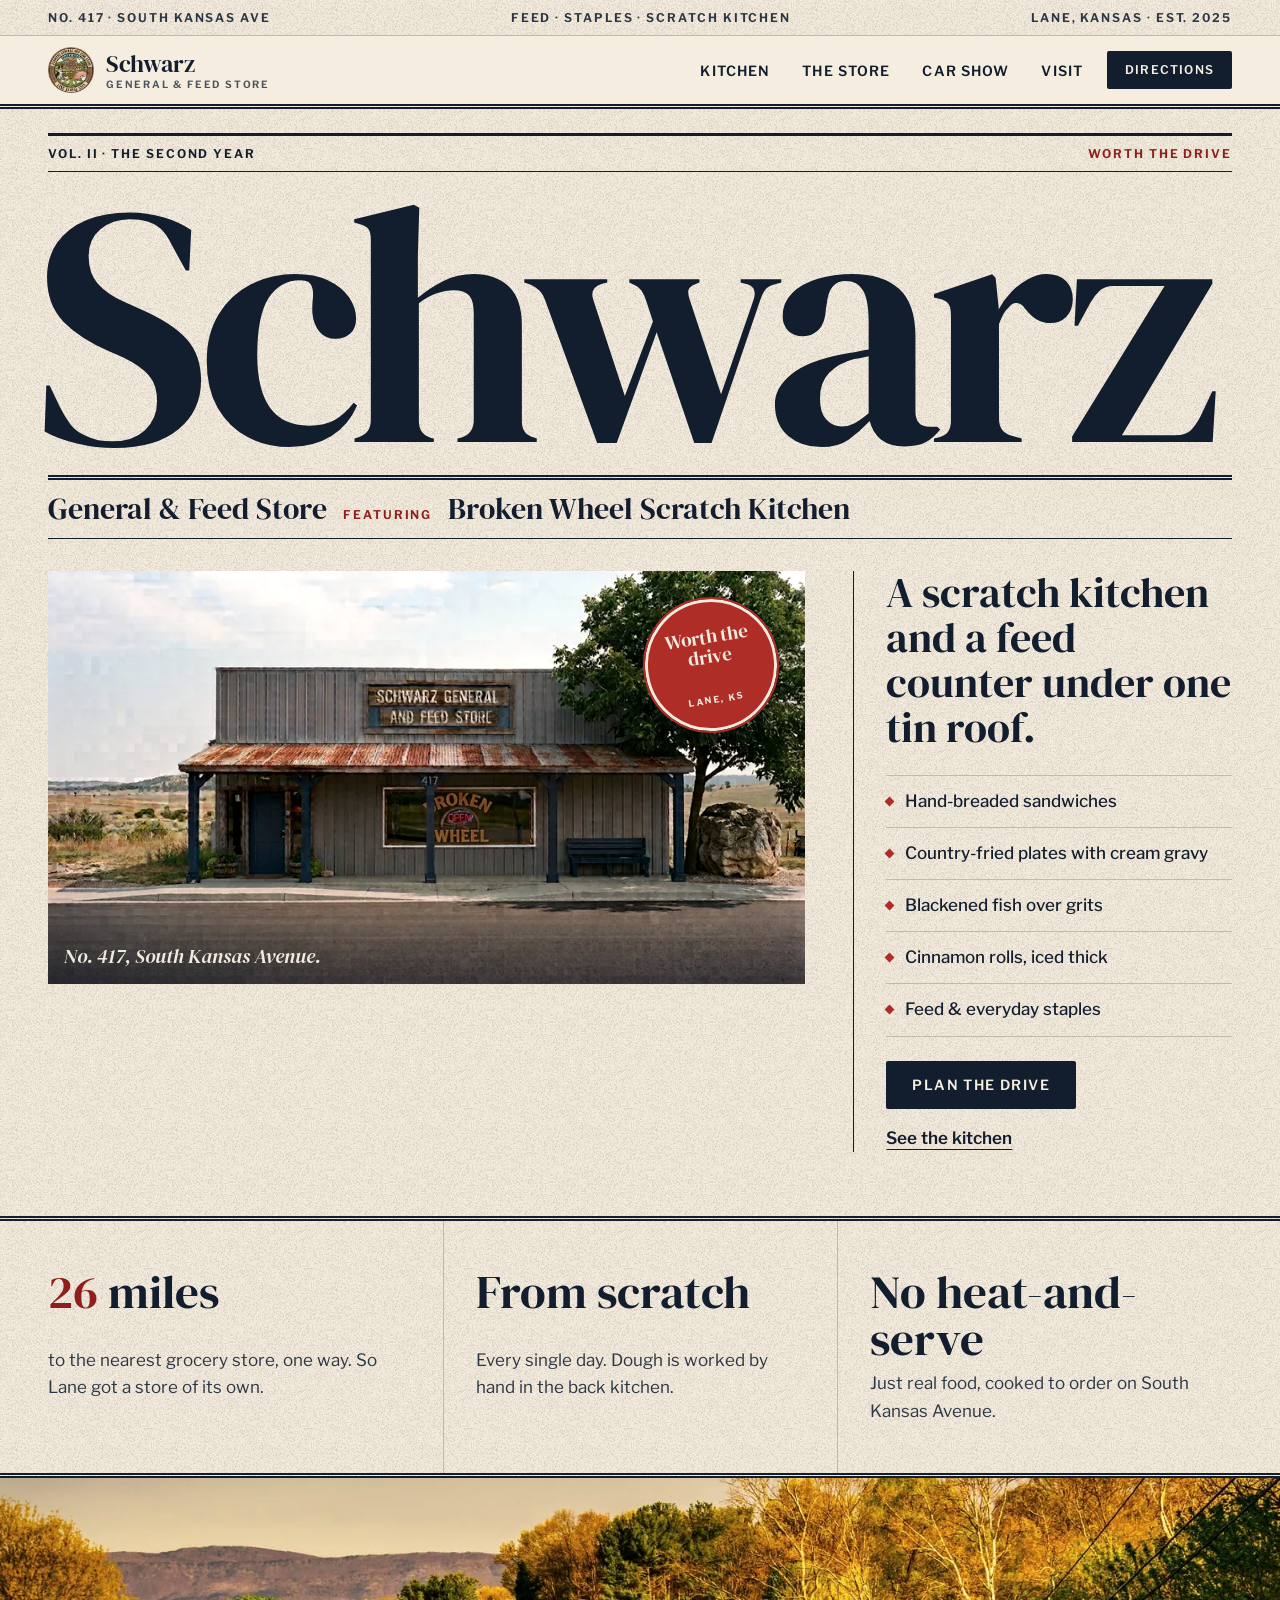
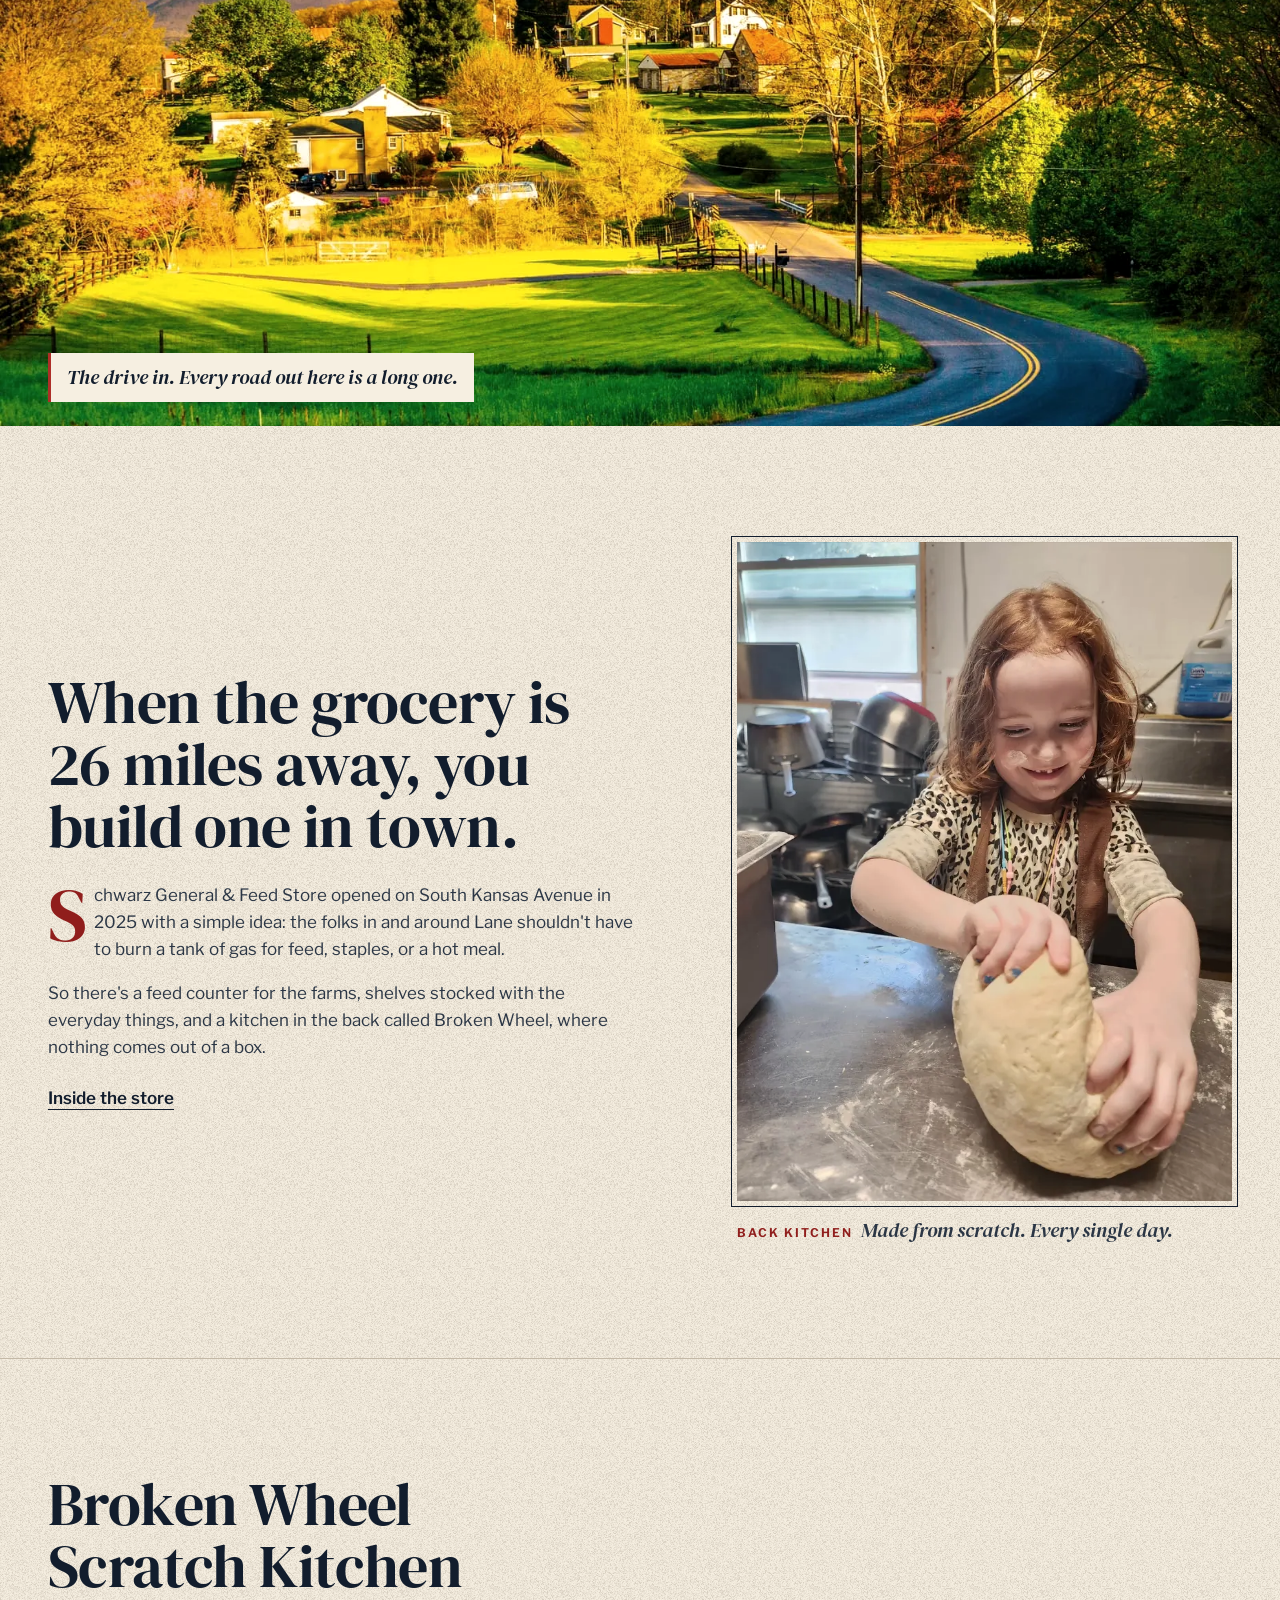
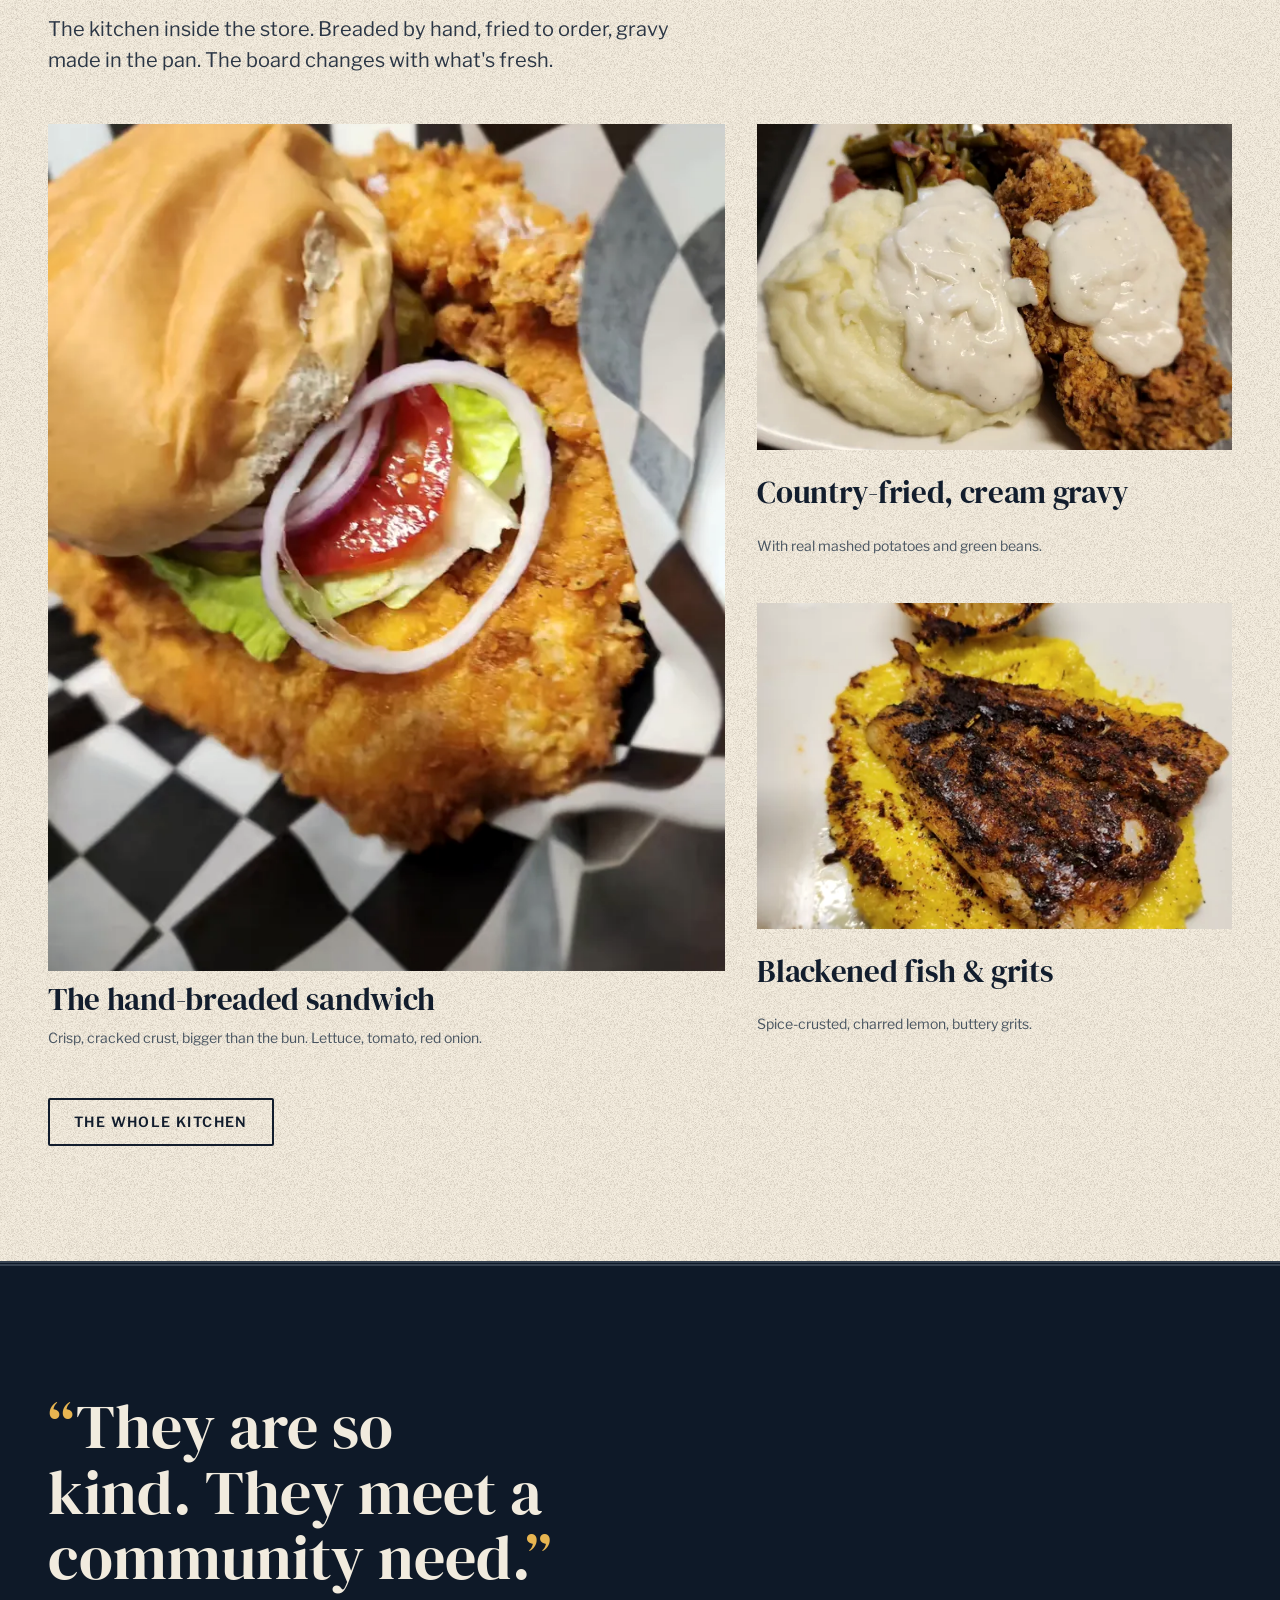
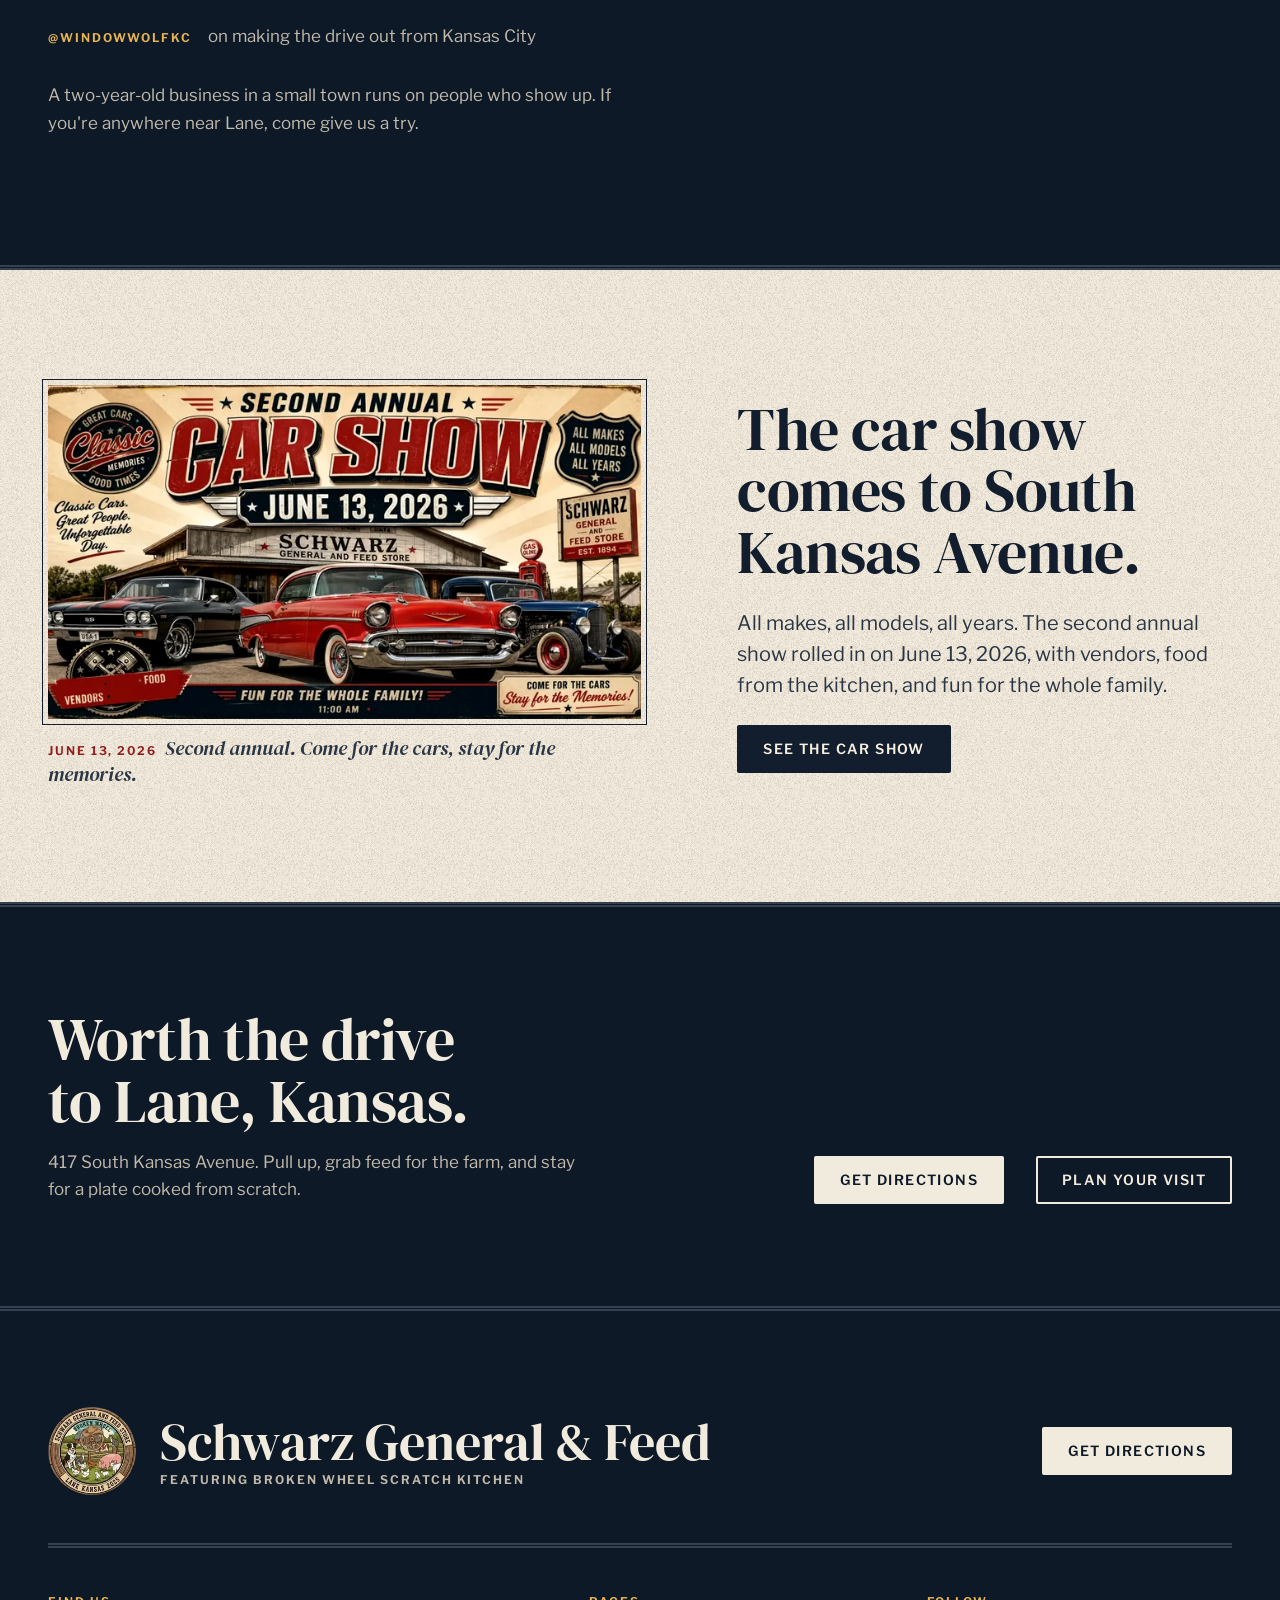
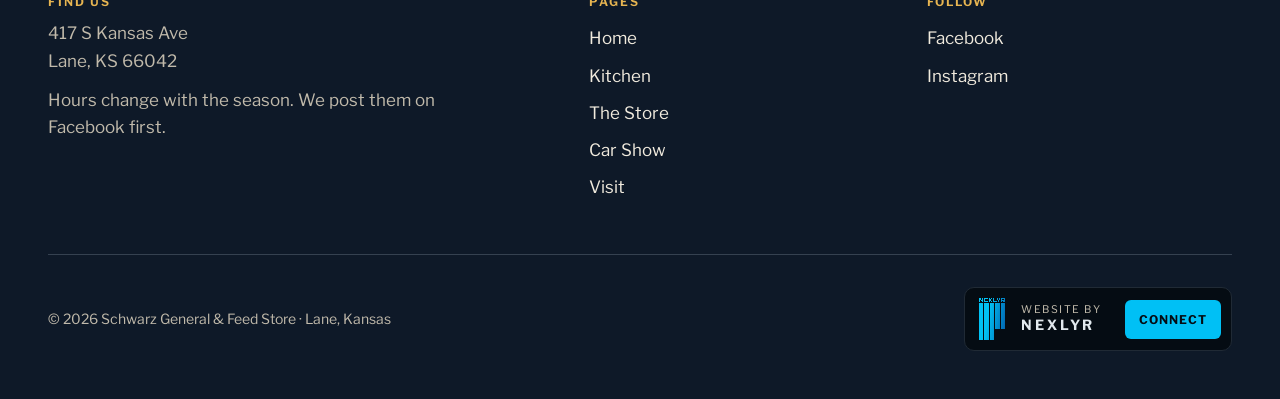
==== index.html @ f8f29be7 "Build Schwarz General & Feed Store website Multi-page static site (home, kitchen, store, events, vis" ====
<!doctype html>
<html lang="en">
<head>
<meta charset="utf-8">
<meta name="viewport" content="width=device-width, initial-scale=1">
<title>Schwarz General & Feed Store · Broken Wheel Scratch Kitchen · Lane, Kansas</title>
<meta name="description" content="General store, feed store and Broken Wheel Scratch Kitchen at 417 S Kansas Ave, Lane, Kansas. Made from scratch every single day. Worth the drive.">
<meta name="theme-color" content="#f3ecdc">
<meta property="og:type" content="website">
<meta property="og:title" content="Schwarz General & Feed Store · Broken Wheel Scratch Kitchen · Lane, Kansas">
<meta property="og:description" content="General store, feed store and Broken Wheel Scratch Kitchen at 417 S Kansas Ave, Lane, Kansas. Made from scratch every single day. Worth the drive.">
<meta property="og:image" content="/assets/img/storefront-1600.webp">
<link rel="icon" type="image/png" href="/assets/img/favicon.png">
<link rel="apple-touch-icon" href="/assets/img/apple-touch-icon.png">
<script>document.documentElement.classList.add("js");try{if(sessionStorage.getItem("sz-seen")||matchMedia("(prefers-reduced-motion: reduce)").matches)document.documentElement.classList.add("pl-skip")}catch(e){}</script>
<link rel="preload" href="/assets/fonts/dm-serif-display.woff2" as="font" type="font/woff2" crossorigin>
<link rel="preload" href="/assets/fonts/libre-franklin.woff2" as="font" type="font/woff2" crossorigin>
<link rel="preload" as="image" href="/assets/img/storefront-1600.webp" imagesrcset="/assets/img/storefront-900.webp 900w, /assets/img/storefront-1600.webp 1408w" imagesizes="(min-width: 960px) 66vw, 100vw" fetchpriority="high">
<link rel="stylesheet" href="/assets/css/styles.css">
<script src="/assets/js/main.js" defer></script>
<script type="speculationrules">{"prefetch":[{"where":{"href_matches":"/*"},"eagerness":"moderate"}]}</script>
<script type="application/ld+json">{"@context": "https://schema.org", "@type": ["Store", "Restaurant"], "name": "Schwarz General & Feed Store", "alternateName": "Broken Wheel Scratch Kitchen", "description": "General store, feed store and scratch kitchen in Lane, Kansas.", "servesCuisine": "American, scratch-made comfort food", "foundingDate": "2025", "image": "/assets/img/storefront-1600.webp", "logo": "/assets/img/badge-400.webp", "address": {"@type": "PostalAddress", "streetAddress": "417 S Kansas Ave", "addressLocality": "Lane", "addressRegion": "KS", "postalCode": "66042", "addressCountry": "US"}, "sameAs": ["https://www.facebook.com/p/Schwarz-General-Feed-Store-61573037642657/", "https://www.instagram.com/schwarz_general_and_feed_store/"]}</script>
</head>
<body>
<a class="skip" href="#main">Skip to content</a>
<div class="pl" aria-hidden="true">
  <div class="pl-frame"></div>
  <div class="pl-in">
    <img class="pl-badge" src="/assets/img/badge-400.webp" width="168" height="168" alt="">
    <p class="pl-word">Schwarz</p>
    <p class="pl-sub meta">General &amp; Feed Store &middot; Lane, Kansas</p>
    <div class="pl-bar"><span></span></div>
  </div>
</div>
<div class="issue meta"><div class="wrap"><span class="issue-left">No. 417 &middot; South Kansas Ave</span><span class="issue-mid">Feed &middot; Staples &middot; Scratch Kitchen</span><span>Lane, Kansas &middot; Est. 2025</span></div></div>
<header class="bar">
  <div class="wrap bar-in">
    <a class="brand" href="/" aria-label="Schwarz General and Feed Store, home">
      <img src="/assets/img/badge-160.webp" width="46" height="46" alt="">
      <span class="brand-name">Schwarz<small>General &amp; Feed Store</small></span>
    </a>
    <nav class="nav" id="site-nav" aria-label="Primary">
      <ul><li><a href="/kitchen">Kitchen</a></li><li><a href="/store">The Store</a></li><li><a href="/events">Car Show</a></li><li><a href="/visit">Visit</a></li><li class="nav-cta"><a class="btn" href="https://www.google.com/maps/dir/?api=1&amp;destination=417+S+Kansas+Ave,+Lane,+KS+66042" target="_blank" rel="noopener">Get directions</a></li></ul>
    </nav>
    <a class="btn btn-sm bar-cta" href="https://www.google.com/maps/dir/?api=1&amp;destination=417+S+Kansas+Ave,+Lane,+KS+66042" target="_blank" rel="noopener">Directions</a>
    <button class="menu-btn" type="button" aria-expanded="false" aria-controls="site-nav">Menu</button>
  </div>
</header>
<main id="main">
<section class="cover">
  <div class="wrap">
    <p class="cover-meta meta"><span>Vol. II<span class="hide-sm"> &middot; The second year</span></span><span class="red">Worth the drive</span></p>
    <h1 class="masthead">Schwarz<span class="vh"> General &amp; Feed Store, Lane, Kansas</span></h1>
    <p class="dek"><span>General &amp; Feed Store</span><span class="dek-sep">featuring</span><span>Broken Wheel Scratch Kitchen</span></p>
    <div class="cover-grid">
      <figure class="ph cover-photo">
        <img src="/assets/img/storefront-1600.webp" srcset="/assets/img/storefront-900.webp 900w, /assets/img/storefront-1600.webp 1408w" sizes="(min-width: 960px) 66vw, 100vw" width="1408" height="768" alt="The Schwarz General and Feed Store storefront on South Kansas Avenue, with the Broken Wheel sign glowing in the window" fetchpriority="high" decoding="async" data-hero>
        <span class="stamp" aria-hidden="true">Worth the drive<small>Lane, KS</small></span>
        <figcaption class="cover-photo-cap">No. 417, South Kansas Avenue.</figcaption>
      </figure>
      <div class="cover-lines">
        <p class="line-lg">A scratch kitchen and a feed counter under one tin roof.</p>
        <ul class="line-list">
          <li>Hand-breaded sandwiches</li>
          <li>Country-fried plates with cream gravy</li>
          <li>Blackened fish over grits</li>
          <li>Cinnamon rolls, iced thick</li>
          <li>Feed &amp; everyday staples</li>
        </ul>
        <div class="cta-row">
          <a class="btn" href="/visit">Plan the drive</a>
          <a class="link" href="/kitchen">See the kitchen</a>
        </div>
      </div>
    </div>
  </div>
</section>

<section class="facts" aria-label="Why we're here">
  <div class="wrap">
    <ul>
      <li><strong><em>26</em> miles</strong><span>to the nearest grocery store, one way. So Lane got a store of its own.</span></li>
      <li><strong>From scratch</strong><span>Every single day. Dough is worked by hand in the back kitchen.</span></li>
      <li><strong>No heat-and-serve</strong><span>Just real food, cooked to order on South Kansas Avenue.</span></li>
    </ul>
  </div>
</section>

<section class="fold" aria-label="The drive in">
  <figure class="ph rv">
    <img src="/assets/img/country-road-1600.webp" srcset="/assets/img/country-road-900.webp 900w, /assets/img/country-road-1600.webp 1600w" sizes="100vw" width="1600" height="902" alt="A country road winding through green fields and farmhouses at golden hour" loading="lazy" decoding="async">
  </figure>
  <p class="fold-cap">The drive in. Every road out here is a long one.</p>
</section>

<section class="sec">
  <div class="wrap split">
    <div class="stack">
      <h2>When the grocery is 26 miles away, you build one in town.</h2>
      <div class="prose">
        <p>Schwarz General &amp; Feed Store opened on South Kansas Avenue in 2025 with a simple idea: the folks in and around Lane shouldn't have to burn a tank of gas for feed, staples, or a hot meal.</p>
        <p>So there's a feed counter for the farms, shelves stocked with the everyday things, and a kitchen in the back called Broken Wheel, where nothing comes out of a box.</p>
      </div>
      <div class="cta-row"><a class="link" href="/store">Inside the store</a></div>
    </div>
    <figure class="rv">
      <div class="ph keyline" style="aspect-ratio:3/4">
        <img src="/assets/img/scratch-dough-720.webp" srcset="/assets/img/scratch-dough-480.webp 480w, /assets/img/scratch-dough-720.webp 720w" sizes="(min-width: 900px) 40vw, 100vw" width="720" height="960" alt="A young helper kneading a big ball of dough on a floured steel counter" loading="lazy" decoding="async">
      </div>
      <figcaption class="cap"><span class="meta">Back kitchen</span>Made from scratch. Every single day.</figcaption>
    </figure>
  </div>
</section>

<section class="sec" aria-labelledby="kitchen-h">
  <div class="wrap">
    <div class="sec-head">
      <h2 id="kitchen-h">Broken Wheel Scratch Kitchen</h2>
      <p class="lede">The kitchen inside the store. Breaded by hand, fried to order, gravy made in the pan. The board changes with what's fresh.</p>
    </div>
    <div class="plates">
      <a class="plate" href="/kitchen#sandwich">
        <div class="ph rv"><img src="/assets/img/tenderloin-720.webp" srcset="/assets/img/tenderloin-480.webp 480w, /assets/img/tenderloin-720.webp 720w" sizes="(min-width: 760px) 56vw, 100vw" width="720" height="960" alt="A hand-breaded fried sandwich with lettuce, tomato and red onion on checkered paper" loading="lazy" decoding="async"></div>
        <h3>The hand-breaded sandwich</h3>
        <p>Crisp, cracked crust, bigger than the bun. Lettuce, tomato, red onion.</p>
      </a>
      <a class="plate" href="/kitchen#country-fried">
        <div class="ph rv"><img src="/assets/img/chicken-fried-steak-720.webp" srcset="/assets/img/chicken-fried-steak-480.webp 480w, /assets/img/chicken-fried-steak-720.webp 720w" sizes="(min-width: 760px) 40vw, 100vw" width="720" height="960" alt="A country-fried plate smothered in cream gravy with mashed potatoes and green beans" loading="lazy" decoding="async"></div>
        <h3>Country-fried, cream gravy</h3>
        <p>With real mashed potatoes and green beans.</p>
      </a>
      <a class="plate" href="/kitchen#fish">
        <div class="ph rv"><img src="/assets/img/blackened-fish-960.webp" srcset="/assets/img/blackened-fish-560.webp 560w, /assets/img/blackened-fish-960.webp 960w" sizes="(min-width: 760px) 40vw, 100vw" width="960" height="1199" alt="Blackened white fish over yellow grits with a charred lemon half" loading="lazy" decoding="async"></div>
        <h3>Blackened fish &amp; grits</h3>
        <p>Spice-crusted, charred lemon, buttery grits.</p>
      </a>
    </div>
    <div class="cta-row after-grid"><a class="btn btn-ghost" href="/kitchen">The whole kitchen</a></div>
  </div>
</section>

<section class="night" aria-label="What folks say">
  <div class="wrap">
    <figure class="quote">
      <blockquote><p>They are so kind. They meet a community need.</p></blockquote>
      <figcaption><span class="meta">@windowwolfkc</span><span>on making the drive out from Kansas City</span></figcaption>
      <p class="quote-note">A two-year-old business in a small town runs on people who show up. If you're anywhere near Lane, come give us a try.</p>
    </figure>
  </div>
</section>

<section class="sec" aria-labelledby="show-h">
  <div class="wrap split flip">
    <div class="stack">
      <h2 id="show-h">The car show comes to South Kansas Avenue.</h2>
      <p class="lede">All makes, all models, all years. The second annual show rolled in on June 13, 2026, with vendors, food from the kitchen, and fun for the whole family.</p>
      <div class="cta-row"><a class="btn" href="/events">See the car show</a></div>
    </div>
    <figure class="rv">
      <div class="ph keyline poster"><img src="/assets/img/carshow-poster-1280.webp" srcset="/assets/img/carshow-poster-720.webp 720w, /assets/img/carshow-poster-1280.webp 1280w" sizes="(min-width: 900px) 45vw, 100vw" width="1280" height="720" alt="Poster for the Second Annual Car Show at Schwarz General and Feed Store, June 13, 2026" loading="lazy" decoding="async"></div>
      <figcaption class="cap"><span class="meta">June 13, 2026</span>Second annual. Come for the cars, stay for the memories.</figcaption>
    </figure>
  </div>
</section>
</main>
<section class="night strip" aria-labelledby="strip-h">
  <div class="wrap strip-in">
    <div>
      <h2 id="strip-h">Worth the drive to Lane, Kansas.</h2>
      <p>417 South Kansas Avenue. Pull up, grab feed for the farm, and stay for a plate cooked from scratch.</p>
    </div>
    <div class="cta-row">
      <a class="btn btn-light" href="https://www.google.com/maps/dir/?api=1&amp;destination=417+S+Kansas+Ave,+Lane,+KS+66042" target="_blank" rel="noopener">Get directions</a>
      <a class="btn btn-ghost-light" href="/visit">Plan your visit</a>
    </div>
  </div>
</section>
<footer class="foot">
  <div class="wrap">
    <div class="foot-mast">
      <a class="foot-brand" href="/">
        <img src="/assets/img/badge-160.webp" width="88" height="88" alt="" loading="lazy">
        <span class="foot-word">Schwarz General &amp; Feed<small>featuring Broken Wheel Scratch Kitchen</small></span>
      </a>
      <a class="btn btn-light" href="https://www.google.com/maps/dir/?api=1&amp;destination=417+S+Kansas+Ave,+Lane,+KS+66042" target="_blank" rel="noopener">Get directions</a>
    </div>
    <div class="foot-cols">
      <div class="addr-col">
        <h3>Find us</h3>
        <address>417 S Kansas Ave<br>Lane, KS 66042</address>
        <p class="foot-note">Hours change with the season. We post them on Facebook first.</p>
      </div>
      <div>
        <h3>Pages</h3>
        <ul><li><a href="/">Home</a></li><li><a href="/kitchen">Kitchen</a></li><li><a href="/store">The Store</a></li><li><a href="/events">Car Show</a></li><li><a href="/visit">Visit</a></li></ul>
      </div>
      <div>
        <h3>Follow</h3>
        <ul><li><a href="https://www.facebook.com/p/Schwarz-General-Feed-Store-61573037642657/" target="_blank" rel="noopener">Facebook</a></li><li><a href="https://www.instagram.com/schwarz_general_and_feed_store/" target="_blank" rel="noopener">Instagram</a></li></ul>
      </div>
    </div>
    <div class="foot-base">
      <span>&copy; <span data-year>2026</span> Schwarz General &amp; Feed Store &middot; Lane, Kansas</span>
      <div class="nx">
        <svg class="nx-logo" viewBox="0 0 631 1011" role="img" aria-label="Nexlyr Solutions" shape-rendering="crispEdges"><defs><linearGradient id="nxg" gradientUnits="userSpaceOnUse" x1="277.4" y1="43.9" x2="724.3" y2="114.7"><stop offset="0" stop-color="#01C2F4"/><stop offset="1" stop-color="#0169B3"/></linearGradient></defs><g fill="url(#nxg)"><rect x="2.5" y="1.0" width="27.2" height="6.8"/><rect x="70.5" y="1.0" width="27.2" height="6.8"/><rect x="124.9" y="1.0" width="88.4" height="6.8"/><rect x="233.7" y="1.0" width="27.2" height="6.8"/><rect x="294.9" y="1.0" width="27.2" height="6.8"/><rect x="342.5" y="1.0" width="27.2" height="6.8"/><rect x="430.9" y="1.0" width="27.2" height="6.8"/><rect x="492.1" y="1.0" width="27.2" height="6.8"/><rect x="539.7" y="1.0" width="74.8" height="6.8"/><rect x="2.5" y="7.8" width="34.0" height="6.8"/><rect x="70.5" y="7.8" width="27.2" height="6.8"/><rect x="124.9" y="7.8" width="88.4" height="6.8"/><rect x="233.7" y="7.8" width="27.2" height="6.8"/><rect x="294.9" y="7.8" width="27.2" height="6.8"/><rect x="342.5" y="7.8" width="27.2" height="6.8"/><rect x="430.9" y="7.8" width="27.2" height="6.8"/><rect x="492.1" y="7.8" width="27.2" height="6.8"/><rect x="539.7" y="7.8" width="81.6" height="6.8"/><rect x="2.5" y="14.6" width="34.0" height="6.8"/><rect x="70.5" y="14.6" width="27.2" height="6.8"/><rect x="124.9" y="14.6" width="27.2" height="6.8"/><rect x="233.7" y="14.6" width="34.0" height="6.8"/><rect x="288.1" y="14.6" width="34.0" height="6.8"/><rect x="342.5" y="14.6" width="27.2" height="6.8"/><rect x="430.9" y="14.6" width="27.2" height="6.8"/><rect x="492.1" y="14.6" width="27.2" height="6.8"/><rect x="539.7" y="14.6" width="27.2" height="6.8"/><rect x="600.9" y="14.6" width="27.2" height="6.8"/><rect x="2.5" y="21.4" width="40.8" height="6.8"/><rect x="70.5" y="21.4" width="27.2" height="6.8"/><rect x="124.9" y="21.4" width="27.2" height="6.8"/><rect x="240.5" y="21.4" width="34.0" height="6.8"/><rect x="281.3" y="21.4" width="34.0" height="6.8"/><rect x="342.5" y="21.4" width="27.2" height="6.8"/><rect x="430.9" y="21.4" width="27.2" height="6.8"/><rect x="492.1" y="21.4" width="27.2" height="6.8"/><rect x="539.7" y="21.4" width="27.2" height="6.8"/><rect x="600.9" y="21.4" width="27.2" height="6.8"/><rect x="2.5" y="28.2" width="47.6" height="6.8"/><rect x="70.5" y="28.2" width="27.2" height="6.8"/><rect x="124.9" y="28.2" width="27.2" height="6.8"/><rect x="247.3" y="28.2" width="61.2" height="6.8"/><rect x="342.5" y="28.2" width="27.2" height="6.8"/><rect x="437.7" y="28.2" width="27.2" height="6.8"/><rect x="485.3" y="28.2" width="27.2" height="6.8"/><rect x="539.7" y="28.2" width="27.2" height="6.8"/><rect x="600.9" y="28.2" width="27.2" height="6.8"/><rect x="2.5" y="35.0" width="54.4" height="6.8"/><rect x="70.5" y="35.0" width="27.2" height="6.8"/><rect x="124.9" y="35.0" width="27.2" height="6.8"/><rect x="254.1" y="35.0" width="47.6" height="6.8"/><rect x="342.5" y="35.0" width="27.2" height="6.8"/><rect x="444.5" y="35.0" width="27.2" height="6.8"/><rect x="478.5" y="35.0" width="27.2" height="6.8"/><rect x="539.7" y="35.0" width="27.2" height="6.8"/><rect x="600.9" y="35.0" width="27.2" height="6.8"/><rect x="2.5" y="41.8" width="27.2" height="6.8"/><rect x="36.5" y="41.8" width="27.2" height="6.8"/><rect x="70.5" y="41.8" width="27.2" height="6.8"/><rect x="124.9" y="41.8" width="81.6" height="6.8"/><rect x="260.9" y="41.8" width="34.0" height="6.8"/><rect x="342.5" y="41.8" width="27.2" height="6.8"/><rect x="451.3" y="41.8" width="47.6" height="6.8"/><rect x="539.7" y="41.8" width="27.2" height="6.8"/><rect x="600.9" y="41.8" width="27.2" height="6.8"/><rect x="2.5" y="48.6" width="27.2" height="6.8"/><rect x="36.5" y="48.6" width="27.2" height="6.8"/><rect x="70.5" y="48.6" width="27.2" height="6.8"/><rect x="124.9" y="48.6" width="81.6" height="6.8"/><rect x="260.9" y="48.6" width="34.0" height="6.8"/><rect x="342.5" y="48.6" width="27.2" height="6.8"/><rect x="458.1" y="48.6" width="34.0" height="6.8"/><rect x="539.7" y="48.6" width="27.2" height="6.8"/><rect x="600.9" y="48.6" width="27.2" height="6.8"/><rect x="2.5" y="55.4" width="27.2" height="6.8"/><rect x="43.3" y="55.4" width="54.4" height="6.8"/><rect x="124.9" y="55.4" width="27.2" height="6.8"/><rect x="254.1" y="55.4" width="47.6" height="6.8"/><rect x="342.5" y="55.4" width="27.2" height="6.8"/><rect x="464.9" y="55.4" width="27.2" height="6.8"/><rect x="539.7" y="55.4" width="81.6" height="6.8"/><rect x="2.5" y="62.2" width="27.2" height="6.8"/><rect x="43.3" y="62.2" width="54.4" height="6.8"/><rect x="124.9" y="62.2" width="27.2" height="6.8"/><rect x="247.3" y="62.2" width="61.2" height="6.8"/><rect x="342.5" y="62.2" width="27.2" height="6.8"/><rect x="464.9" y="62.2" width="27.2" height="6.8"/><rect x="539.7" y="62.2" width="74.8" height="6.8"/><rect x="2.5" y="69.0" width="27.2" height="6.8"/><rect x="50.1" y="69.0" width="47.6" height="6.8"/><rect x="124.9" y="69.0" width="27.2" height="6.8"/><rect x="240.5" y="69.0" width="34.0" height="6.8"/><rect x="281.3" y="69.0" width="34.0" height="6.8"/><rect x="342.5" y="69.0" width="27.2" height="6.8"/><rect x="464.9" y="69.0" width="27.2" height="6.8"/><rect x="539.7" y="69.0" width="27.2" height="6.8"/><rect x="580.5" y="69.0" width="34.0" height="6.8"/><rect x="2.5" y="75.8" width="27.2" height="6.8"/><rect x="56.9" y="75.8" width="40.8" height="6.8"/><rect x="124.9" y="75.8" width="27.2" height="6.8"/><rect x="233.7" y="75.8" width="34.0" height="6.8"/><rect x="288.1" y="75.8" width="34.0" height="6.8"/><rect x="342.5" y="75.8" width="27.2" height="6.8"/><rect x="464.9" y="75.8" width="27.2" height="6.8"/><rect x="539.7" y="75.8" width="27.2" height="6.8"/><rect x="587.3" y="75.8" width="34.0" height="6.8"/><rect x="2.5" y="82.6" width="27.2" height="6.8"/><rect x="63.7" y="82.6" width="34.0" height="6.8"/><rect x="124.9" y="82.6" width="88.4" height="6.8"/><rect x="233.7" y="82.6" width="27.2" height="6.8"/><rect x="294.9" y="82.6" width="27.2" height="6.8"/><rect x="342.5" y="82.6" width="88.4" height="6.8"/><rect x="464.9" y="82.6" width="27.2" height="6.8"/><rect x="539.7" y="82.6" width="27.2" height="6.8"/><rect x="594.1" y="82.6" width="34.0" height="6.8"/><rect x="2.5" y="89.4" width="27.2" height="6.8"/><rect x="70.5" y="89.4" width="27.2" height="6.8"/><rect x="124.9" y="89.4" width="88.4" height="6.8"/><rect x="233.7" y="89.4" width="27.2" height="6.8"/><rect x="294.9" y="89.4" width="27.2" height="6.8"/><rect x="342.5" y="89.4" width="88.4" height="6.8"/><rect x="464.9" y="89.4" width="27.2" height="6.8"/><rect x="539.7" y="89.4" width="27.2" height="6.8"/><rect x="600.9" y="89.4" width="27.2" height="6.8"/><rect x="0" y="128" width="98.5" height="883"/><rect x="133.25" y="128" width="98.5" height="883"/><rect x="266.5" y="128" width="98.5" height="883"/><rect x="399.75" y="128" width="98.5" height="630"/><rect x="533" y="128" width="98.5" height="630"/></g></svg>
        <span class="nx-text"><small>Website by</small><strong>NEXLYR</strong></span>
        <a class="nx-btn" href="https://nexlyr.solutions" target="_blank" rel="noopener">Connect</a>
      </div>
    </div>
  </div>
</footer>
</body>
</html>
---- assets/css/styles.css ----
/* Hallmark · genre: editorial · macrostructure: Photographic · theme: custom
 * vibe: "classic mid-century American weekly, small-town Kansas"
 * paper oklch(95.5% 0.02 85) · accent oklch(50% 0.165 28) barn red · ink navy oklch(23% 0.035 258)
 * display: DM Serif Display · body: Libre Franklin
 * axes: light / roman-serif / warm · nav: N6 masthead + sticky bar · footer: Ft1 mast-headed
 * pre-emit critique: P5 H4 E5 S5 R4 V5
 */

/* ---------- Fonts (self-hosted, direct paths) ---------- */
@font-face {
  font-family: "DM Serif Display";
  src: url("/assets/fonts/dm-serif-display.woff2") format("woff2");
  font-weight: 400; font-style: normal; font-display: swap;
}
@font-face {
  font-family: "DM Serif Display";
  src: url("/assets/fonts/dm-serif-display-italic.woff2") format("woff2");
  font-weight: 400; font-style: italic; font-display: swap;
}
@font-face {
  font-family: "Libre Franklin";
  src: url("/assets/fonts/libre-franklin.woff2") format("woff2");
  font-weight: 100 900; font-style: normal; font-display: swap;
}
@font-face {
  font-family: "Libre Franklin";
  src: url("/assets/fonts/libre-franklin-italic.woff2") format("woff2");
  font-weight: 100 900; font-style: italic; font-display: swap;
}
/* metric-matched fallbacks so the swap doesn't shift the layout */
@font-face { font-family: "Serif Fallback"; src: local("Georgia"); size-adjust: 104%; ascent-override: 92%; descent-override: 30%; }
@font-face { font-family: "Sans Fallback"; src: local("Arial"); size-adjust: 104%; ascent-override: 90%; descent-override: 24%; }

/* ---------- Tokens ---------- */
:root {
  --color-paper:      oklch(95.5% 0.020 85);
  --color-paper-2:    oklch(92%   0.028 83);
  --color-paper-3:    oklch(88%   0.034 80);
  --color-ink:        oklch(23%   0.035 258);
  --color-ink-2:      oklch(33%   0.030 255);
  --color-muted:      oklch(44%   0.025 250);
  --color-rule:       oklch(23%   0.035 258);
  --color-rule-soft:  oklch(79%   0.028 80);
  --color-red:        oklch(50%   0.165 28);
  --color-red-deep:   oklch(43%   0.150 27);
  --color-mustard:    oklch(80%   0.130 82);
  --color-night:      oklch(21%   0.035 258);
  --color-night-2:    oklch(26%   0.035 258);
  --color-night-rule: oklch(37%   0.030 256);
  --color-on-night:   oklch(94%   0.018 85);
  --color-on-night-2: oklch(79%   0.022 85);
  --color-nx-cyan:    oklch(75%   0.150 225);
  --color-nx-card:    oklch(15%   0.020 250);
  --color-nx-line:    oklch(28%   0.025 250);
  --color-nx-text:    oklch(93%   0.010 240);
  --color-focus:      oklch(50%   0.165 28);
  --color-shade:      oklch(15%   0.03  258 / 0.55);

  --font-display: "DM Serif Display", "Serif Fallback", Georgia, serif;
  --font-body:    "Libre Franklin", "Sans Fallback", "Helvetica Neue", Arial, sans-serif;

  --text-xs:   0.75rem;
  --text-sm:   0.875rem;
  --text-base: 1.0625rem;
  --text-md:   1.25rem;
  --text-lg:   1.5625rem;
  --text-xl:   1.953rem;
  --text-2xl:  2.441rem;
  --text-3xl:  3.052rem;
  --text-display-s: clamp(2.25rem, 3.4vw + 1rem, 4rem);
  --text-display:   clamp(2.6rem, 4.6vw + 1rem, 5.25rem);
  --text-masthead:  clamp(4.6rem, 22vw, 17rem);

  --space-1: 4px;  --space-2: 8px;  --space-3: 12px; --space-4: 16px;
  --space-5: 24px; --space-6: 32px; --space-7: 48px; --space-8: 64px;
  --space-9: 96px; --space-10: 128px;

  --gutter: clamp(16px, 4vw, 48px);
  --maxw: 1240px;
  --bar-h: 68px;

  --rule-hair: 1px;
  --rule-heavy: 3px;
  --radius: 2px;

  --ease-out: cubic-bezier(0.16, 1, 0.3, 1);
  --ease-in: cubic-bezier(0.7, 0, 0.84, 0);
  --ease-in-out: cubic-bezier(0.65, 0, 0.35, 1);
  --dur-micro: 120ms;
  --dur-short: 220ms;
  --dur-long: 520ms;
}

/* ---------- Base ---------- */
*, *::before, *::after { box-sizing: border-box; }
html, body { overflow-x: clip; }
html {
  -webkit-text-size-adjust: 100%;
  scroll-behavior: smooth;
  scroll-padding-top: calc(var(--bar-h) + 16px);
}
body {
  margin: 0;
  background-color: var(--color-paper);
  background-image: url("/assets/img/grain.webp");
  background-size: 160px 160px;
  color: var(--color-ink);
  font-family: var(--font-body);
  font-size: var(--text-base);
  line-height: 1.6;
  font-weight: 400;
  text-rendering: optimizeLegibility;
  -webkit-font-smoothing: antialiased;
}
img, video { display: block; max-width: 100%; height: auto; }
a { color: inherit; }
h1, h2, h3, h4 {
  font-family: var(--font-display);
  font-weight: 400;
  font-style: normal;
  line-height: 1.04;
  letter-spacing: -0.01em;
  margin: 0;
  overflow-wrap: anywhere;
  min-width: 0;
  text-wrap: balance;
}
p { margin: 0; text-wrap: pretty; }
ul { margin: 0; padding: 0; list-style: none; }
figure { margin: 0; }
::selection { background: var(--color-mustard); color: var(--color-ink); }
:focus-visible { outline: 3px solid var(--color-focus); outline-offset: 3px; }

.wrap { width: min(100% - var(--gutter) * 2, var(--maxw)); margin-inline: auto; }
.vh {
  position: absolute !important; width: 1px; height: 1px; overflow: hidden;
  clip: rect(0 0 0 0); clip-path: inset(50%); white-space: nowrap;
}
.skip {
  position: absolute; left: var(--space-4); top: -100px; z-index: 200;
  background: var(--color-ink); color: var(--color-paper);
  padding: var(--space-3) var(--space-4); text-decoration: none; font-weight: 600;
}
.skip:focus { top: var(--space-4); }

/* small-caps label voice (used for meta, never as section eyebrows) */
.meta {
  font-family: var(--font-body);
  font-size: var(--text-xs);
  font-weight: 650;
  letter-spacing: 0.16em;
  text-transform: uppercase;
}

/* ---------- Preloader ---------- */
.pl {
  position: fixed; inset: 0; z-index: 300;
  background-color: var(--color-paper);
  background-image: url("/assets/img/grain.webp");
  background-size: 160px 160px;
  display: grid; place-items: center;
  transition: transform 700ms var(--ease-in-out), visibility 0s linear 700ms;
}
.pl-frame {
  position: absolute; inset: var(--space-4);
  border: var(--rule-heavy) solid var(--color-rule);
  outline: var(--rule-hair) solid var(--color-rule);
  outline-offset: -9px;
  pointer-events: none;
}
.pl-in { display: grid; justify-items: center; gap: var(--space-4); padding: var(--space-6); }
.pl-badge {
  width: clamp(120px, 26vw, 168px); height: auto; aspect-ratio: 1;
  animation: pl-stamp 700ms var(--ease-out) both;
}
.pl-word {
  font-family: var(--font-display);
  font-size: clamp(3rem, 11vw, 5.5rem);
  line-height: 0.9;
  letter-spacing: -0.015em;
  animation: pl-rise 600ms var(--ease-out) 120ms both;
}
.pl-sub { color: var(--color-muted); animation: pl-rise 600ms var(--ease-out) 200ms both; text-align: center; }
.pl-bar {
  width: min(240px, 60vw); height: var(--rule-heavy);
  background: var(--color-rule-soft); overflow: hidden; margin-top: var(--space-2);
}
.pl-bar span {
  display: block; height: 100%; background: var(--color-red);
  transform-origin: left; transform: scaleX(0);
  animation: pl-fill 900ms var(--ease-in-out) forwards;
}
html.pl-done .pl { transform: translateY(-101%); visibility: hidden; }
html.pl-skip .pl, html:not(.js) .pl { display: none; }
@keyframes pl-stamp { from { opacity: 0; transform: scale(1.18) rotate(-8deg); } to { opacity: 1; transform: none; } }
@keyframes pl-rise  { from { opacity: 0; transform: translateY(10px); } to { opacity: 1; transform: none; } }
@keyframes pl-fill  { to { transform: scaleX(1); } }

/* ---------- Issue strip + sticky bar (nav) ---------- */
.issue {
  border-bottom: var(--rule-hair) solid var(--color-rule-soft);
  color: var(--color-ink-2);
}
.issue .wrap {
  display: flex; justify-content: space-between; gap: var(--space-4);
  padding-block: var(--space-2);
}
.issue span { white-space: nowrap; }
.cover-meta > span { white-space: nowrap; }
@media (max-width: 479px) { .hide-sm { display: none; } }
.issue .issue-mid, .issue .issue-left { display: none; }
@media (max-width: 559px) { .issue .wrap { justify-content: center; } }
@media (min-width: 560px) { .issue .issue-left { display: inline; } }
@media (min-width: 760px) { .issue .issue-mid { display: inline; } }

.bar {
  position: sticky; top: 0; z-index: 100;
  background: color-mix(in oklch, var(--color-paper) 92%, transparent);
  backdrop-filter: blur(10px) saturate(1.1);
  -webkit-backdrop-filter: blur(10px) saturate(1.1);
  border-bottom: 5px double var(--color-rule);
  view-transition-name: bar;
}
.bar-in {
  height: var(--bar-h);
  display: flex; align-items: center; gap: var(--space-5);
}
.brand { display: flex; align-items: center; gap: var(--space-3); text-decoration: none; min-width: 0; }
.brand img { width: 46px; height: 46px; flex: none; }
.brand-name {
  font-family: var(--font-display); font-size: 1.5rem; line-height: 1;
  display: grid; gap: 3px; white-space: nowrap;
}
.brand-name small {
  font-family: var(--font-body); font-size: 0.625rem; font-weight: 650;
  letter-spacing: 0.18em; text-transform: uppercase; color: var(--color-muted);
}
.nav { margin-left: auto; }
.nav ul { display: flex; gap: var(--space-6); }
.nav a {
  position: relative; text-decoration: none; white-space: nowrap;
  font-size: var(--text-sm); font-weight: 600; letter-spacing: 0.08em; text-transform: uppercase;
  padding-block: var(--space-2);
}
.nav a::after {
  content: ""; position: absolute; left: 0; right: 0; bottom: 0; height: 2px;
  background: var(--color-red); transform: scaleX(0); transform-origin: left;
  transition: transform var(--dur-short) var(--ease-out);
}
.nav a:hover::after, .nav a[aria-current="page"]::after { transform: scaleX(1); }
.nav a[aria-current="page"] { color: var(--color-red-deep); }
.menu-btn {
  display: none; margin-left: auto;
  font: 600 var(--text-sm)/1 var(--font-body); letter-spacing: 0.08em; text-transform: uppercase;
  color: var(--color-ink); background: transparent;
  border: 2px solid var(--color-ink); border-radius: var(--radius);
  padding: 10px 14px; cursor: pointer; white-space: nowrap;
}
.menu-btn:hover { background: var(--color-ink); color: var(--color-paper); }
.bar .btn { flex: none; }

@media (max-width: 899px) {
  .menu-btn { display: inline-flex; }
  .bar .bar-cta { display: none; }
  .nav {
    position: absolute; left: 0; right: 0; top: 100%;
    background: var(--color-paper);
    border-bottom: var(--rule-heavy) solid var(--color-rule);
    transform: translateY(-8px); opacity: 0; visibility: hidden;
    transition: transform var(--dur-short) var(--ease-out), opacity var(--dur-short) var(--ease-out), visibility 0s linear var(--dur-short);
  }
  .bar.is-open .nav { transform: none; opacity: 1; visibility: visible; transition-delay: 0s; }
  .nav ul { flex-direction: column; gap: 0; width: min(100% - var(--gutter) * 2, var(--maxw)); margin-inline: auto; padding-block: var(--space-3) var(--space-5); }
  .nav li { border-bottom: var(--rule-hair) solid var(--color-rule-soft); }
  .nav a { display: block; padding-block: var(--space-4); font-family: var(--font-display); font-size: var(--text-xl); text-transform: none; letter-spacing: 0; font-weight: 400; }
  .nav a::after { display: none; }
  .nav .nav-cta { border: 0; padding-top: var(--space-4); }
  .nav .nav-cta a { font-family: var(--font-body); font-size: var(--text-sm); text-transform: uppercase; letter-spacing: 0.08em; font-weight: 600; display: inline-flex; padding: 14px 22px; }
}
@media (min-width: 900px) { .nav .nav-cta { display: none; } }
@media (max-width: 380px) { .brand-name small { display: none; } }

/* ---------- Buttons + links ---------- */
.btn {
  display: inline-flex; align-items: center; justify-content: center; gap: var(--space-2);
  font: 600 var(--text-sm)/1 var(--font-body); letter-spacing: 0.1em; text-transform: uppercase;
  text-decoration: none; white-space: nowrap;
  color: var(--color-paper); background: var(--color-ink);
  border: 2px solid var(--color-ink); border-radius: var(--radius);
  padding: 15px 24px; cursor: pointer;
  transition: background-color var(--dur-micro) var(--ease-out), border-color var(--dur-micro) var(--ease-out), transform var(--dur-micro) var(--ease-out), color var(--dur-micro) var(--ease-out);
}
.btn:hover { background: var(--color-red); border-color: var(--color-red); transform: translateY(-1px); }
.btn:active { transform: translateY(0); background: var(--color-red-deep); border-color: var(--color-red-deep); }
.btn-sm { padding: 11px 16px; font-size: var(--text-xs); }
.btn-ghost { background: transparent; color: var(--color-ink); }
.btn-ghost:hover { color: var(--color-paper); }
.btn-light { background: var(--color-on-night); color: var(--color-night); border-color: var(--color-on-night); }
.btn-light:hover { background: var(--color-mustard); border-color: var(--color-mustard); color: var(--color-night); }
.link {
  font-weight: 600; text-decoration: underline; text-decoration-thickness: 1px;
  text-underline-offset: 5px; white-space: nowrap;
  transition: color var(--dur-micro) var(--ease-out);
}
.link:hover { color: var(--color-red-deep); text-decoration-thickness: 2px; }
.cta-row { display: flex; flex-wrap: wrap; align-items: center; gap: var(--space-4) var(--space-6); }

/* ---------- Photos ---------- */
.ph { position: relative; overflow: hidden; background: var(--color-paper-3); }
.ph img, .ph video { width: 100%; height: 100%; object-fit: cover; filter: saturate(0.92) sepia(0.07) contrast(1.03); }
.ph.keyline { outline: var(--rule-hair) solid var(--color-rule); outline-offset: 5px; }
.cap {
  font-family: var(--font-display); font-style: italic; font-size: var(--text-md);
  line-height: 1.3; color: var(--color-ink-2); margin-top: var(--space-4);
}
.cap .meta { font-style: normal; color: var(--color-red-deep); margin-right: var(--space-2); }
.rv { opacity: 0; transform: translateY(18px); transition: opacity 900ms var(--ease-out), transform 900ms var(--ease-out); }
.rv.in { opacity: 1; transform: none; }
html:not(.js) .rv { opacity: 1; transform: none; }

/* ---------- Cover (home hero) ---------- */
.cover { padding-top: var(--space-5); padding-bottom: var(--space-8); }
.cover .wrap { container-type: inline-size; }
.cover-meta {
  display: flex; justify-content: space-between; gap: var(--space-4);
  border-top: var(--rule-heavy) solid var(--color-rule);
  border-bottom: var(--rule-hair) solid var(--color-rule);
  padding-block: var(--space-2);
}
.cover-meta .red { color: var(--color-red-deep); }
.masthead {
  font-size: var(--text-masthead);
  font-size: 28.6cqi;
  line-height: 0.8;
  letter-spacing: -0.035em;
  margin-top: var(--space-4);
  margin-left: -0.04em;
  text-wrap: nowrap;
  overflow-wrap: normal;
}
.dek {
  display: flex; flex-wrap: wrap; align-items: baseline; gap: var(--space-2) var(--space-4);
  border-top: 5px double var(--color-rule);
  border-bottom: var(--rule-hair) solid var(--color-rule);
  margin-top: var(--space-4); padding-block: var(--space-3);
  font-family: var(--font-display); font-size: clamp(1.15rem, 1.4vw + 0.8rem, 1.85rem); line-height: 1.15;
}
.dek .dek-sep { font-family: var(--font-body); font-size: var(--text-xs); font-weight: 650; letter-spacing: 0.16em; text-transform: uppercase; color: var(--color-red-deep); }
.cover-grid {
  display: grid; gap: var(--space-6);
  grid-template-columns: minmax(0, 1fr);
  margin-top: var(--space-6);
}
.cover-photo { aspect-ratio: 1408 / 768; }

.stamp {
  position: absolute; right: clamp(12px, 3vw, 28px); top: clamp(12px, 3vw, 28px);
  width: clamp(92px, 13vw, 132px); aspect-ratio: 1; border-radius: 50%;
  display: grid; place-items: center; text-align: center;
  background: var(--color-red); color: var(--color-on-night);
  border: 3px solid var(--color-on-night); outline: 2px solid var(--color-red); outline-offset: 0;
  font-family: var(--font-display); font-size: clamp(0.95rem, 1.5vw, 1.25rem); line-height: 1.05;
  padding: var(--space-3); transform: rotate(-9deg);
  box-shadow: 0 6px 18px oklch(20% 0.03 258 / 0.25);
}
.stamp small { display: block; font-family: var(--font-body); font-size: 0.56rem; font-weight: 700; letter-spacing: 0.18em; text-transform: uppercase; margin-top: 4px; }
.cover-photo-cap {
  position: absolute; left: 0; bottom: 0; right: 0;
  padding: var(--space-6) var(--space-4) var(--space-3);
  background: linear-gradient(to top, var(--color-shade), transparent);
  color: var(--color-on-night);
  font-family: var(--font-display); font-style: italic; font-size: var(--text-md);
}
.cover-lines { display: grid; gap: var(--space-5); align-content: start; }
.line-lg { font-family: var(--font-display); font-size: clamp(1.75rem, 2vw + 1rem, 2.6rem); line-height: 1.08; }
.line-list li {
  display: flex; align-items: baseline; gap: var(--space-3);
  border-top: var(--rule-hair) solid var(--color-rule-soft);
  padding-block: var(--space-3);
  font-weight: 500;
}
.line-list li:last-child { border-bottom: var(--rule-hair) solid var(--color-rule-soft); }
.line-list li::before { content: ""; width: 7px; height: 7px; background: var(--color-red); flex: none; transform: translateY(-2px) rotate(45deg); }
@media (min-width: 960px) {
  .cover-grid { grid-template-columns: minmax(0, 8fr) minmax(0, 4fr); gap: var(--space-7); }
  .cover-lines { padding-left: var(--space-6); border-left: var(--rule-hair) solid var(--color-rule); }
}

/* ---------- Section scaffolding ---------- */
.sec { padding-block: clamp(64px, 9vw, 128px); }
.sec + .sec { border-top: var(--rule-hair) solid var(--color-rule-soft); }
.sec-head { display: grid; gap: var(--space-4); max-width: 46rem; margin-bottom: var(--space-7); }
.sec-head h2 { font-size: var(--text-display-s); }
.lede { font-size: var(--text-md); line-height: 1.55; color: var(--color-ink-2); max-width: 40rem; }
.prose { display: grid; gap: var(--space-4); max-width: 38rem; color: var(--color-ink-2); }
.prose p:first-child::first-letter {
  font-family: var(--font-display); float: left; font-size: 4.4em; line-height: 0.78;
  padding: 0.06em 0.1em 0 0; color: var(--color-red-deep);
}

/* ---------- Cover lines strip (facts) ---------- */
.facts { border-block: 5px double var(--color-rule); }
.facts ul { display: grid; grid-template-columns: minmax(0, 1fr); }
.facts li { padding: var(--space-6) 0; display: grid; gap: var(--space-2); border-top: var(--rule-hair) solid var(--color-rule-soft); }
.facts li:first-child { border-top: 0; }
.facts strong { font-family: var(--font-display); font-weight: 400; font-size: clamp(2rem, 2.4vw + 1rem, 3rem); line-height: 1; }
.facts strong em { font-style: normal; color: var(--color-red-deep); }
.facts span { color: var(--color-ink-2); max-width: 26rem; }
@media (min-width: 820px) {
  .facts ul { grid-template-columns: repeat(3, minmax(0, 1fr)); }
  .facts li { padding: var(--space-7) var(--space-6); border-top: 0; border-left: var(--rule-hair) solid var(--color-rule-soft); }
  .facts li:first-child { border-left: 0; padding-left: 0; }
}

/* ---------- Photographic fold ---------- */
.fold { position: relative; }
.fold .ph { aspect-ratio: 16 / 9; max-height: 82vh; width: 100%; }
@media (min-width: 900px) { .fold .ph { aspect-ratio: 21 / 9; } }
.fold-cap {
  position: absolute; left: var(--gutter); bottom: var(--space-5);
  background: var(--color-paper); color: var(--color-ink);
  padding: var(--space-3) var(--space-4); max-width: min(30rem, 80vw);
  font-family: var(--font-display); font-style: italic; font-size: var(--text-md); line-height: 1.25;
  border-left: var(--rule-heavy) solid var(--color-red);
}

/* ---------- Split (text + proof) ---------- */
.split { display: grid; gap: var(--space-7); grid-template-columns: minmax(0, 1fr); align-items: center; }
.split h2 { font-size: var(--text-display-s); }
.split .stack { display: grid; gap: var(--space-5); }
@media (min-width: 900px) {
  .split { grid-template-columns: minmax(0, 6fr) minmax(0, 5fr); gap: var(--space-9); }
  .split.flip > :first-child { order: 2; }
}

/* ---------- Plates (kitchen teaser grid) ---------- */
.plates { display: grid; gap: var(--space-6); grid-template-columns: minmax(0, 1fr); }
.plate { display: grid; gap: var(--space-3); text-decoration: none; }
.plate .ph { aspect-ratio: 4 / 5; }
.plate h3 { font-size: var(--text-xl); }
.plate p { color: var(--color-muted); font-size: var(--text-sm); }
.plate:hover .ph img { transform: scale(1.03); }
.plate .ph img { transition: transform 900ms var(--ease-out); }
@media (min-width: 760px) {
  .plates { grid-template-columns: repeat(12, minmax(0, 1fr)); }
  .plate:nth-child(1) { grid-column: span 7; grid-row: span 2; }
  .plate:nth-child(1) .ph { aspect-ratio: 4 / 5; }
  .plate:nth-child(2), .plate:nth-child(3) { grid-column: span 5; }
  .plate:nth-child(2) .ph, .plate:nth-child(3) .ph { aspect-ratio: 16 / 11; }
}

/* ---------- Night band (quote) ---------- */
.night {
  background: var(--color-night); color: var(--color-on-night);
  border-block: 5px double var(--color-night-rule);
}
.night :focus-visible { outline-color: var(--color-mustard); }
.quote { padding-block: clamp(72px, 10vw, 140px); display: grid; gap: var(--space-6); }
.quote blockquote { margin: 0; }
.quote blockquote p {
  font-family: var(--font-display); font-size: clamp(2rem, 3.6vw + 1rem, 4.25rem); line-height: 1.06;
  max-width: 18ch; text-wrap: balance;
}
.quote blockquote p::before { content: "\201C"; color: var(--color-mustard); }
.quote blockquote p::after { content: "\201D"; color: var(--color-mustard); }
.quote figcaption { color: var(--color-on-night-2); display: flex; flex-wrap: wrap; gap: var(--space-2) var(--space-4); align-items: baseline; }
.quote figcaption .meta { color: var(--color-mustard); }
.quote-note { color: var(--color-on-night-2); max-width: 36rem; }

/* ---------- Page head (inner pages) ---------- */
.page-head { padding-top: var(--space-8); padding-bottom: var(--space-7); }
.page-head .cover-meta { margin-bottom: var(--space-6); }
.page-head h1 { font-size: var(--text-display); max-width: 14ch; }
.page-head .lede { margin-top: var(--space-5); }
.page-head-grid { display: grid; gap: var(--space-7); grid-template-columns: minmax(0, 1fr); align-items: end; }
@media (min-width: 960px) { .page-head-grid { grid-template-columns: minmax(0, 7fr) minmax(0, 5fr); } }
.page-badge { width: clamp(140px, 22vw, 240px); height: auto; justify-self: start; transform: rotate(-6deg); }
@media (min-width: 960px) { .page-badge { justify-self: end; } }

/* ---------- Video frames ---------- */
.reel { aspect-ratio: 3 / 4; }
.wide { aspect-ratio: 16 / 9; }
.vid-toggle {
  position: absolute; right: var(--space-3); bottom: var(--space-3);
  font: 600 var(--text-xs)/1 var(--font-body); letter-spacing: 0.12em; text-transform: uppercase;
  color: var(--color-on-night); background: var(--color-shade);
  border: 1px solid oklch(94% 0.018 85 / 0.6); border-radius: var(--radius);
  padding: 9px 12px; cursor: pointer; white-space: nowrap;
}
.vid-toggle:hover { background: var(--color-night); }

/* ---------- Menu list (kitchen page) ---------- */
.menu-list { display: grid; gap: clamp(48px, 7vw, 96px); }
.dish { display: grid; gap: var(--space-5); grid-template-columns: minmax(0, 1fr); align-items: center; }
.dish .ph { aspect-ratio: 4 / 3; }
.dish h3 { font-size: var(--text-2xl); }
.dish .stack { display: grid; gap: var(--space-3); max-width: 30rem; }
.dish .stack p { color: var(--color-ink-2); }
.dish .meta { color: var(--color-red-deep); }
@media (min-width: 860px) {
  .dish { grid-template-columns: minmax(0, 7fr) minmax(0, 5fr); gap: var(--space-8); }
  .dish:nth-child(even) .ph { order: 2; }
  .dish:nth-child(even) { grid-template-columns: minmax(0, 5fr) minmax(0, 7fr); }
}

/* ---------- Ledger (store page) ---------- */
.ledger { border-top: var(--rule-heavy) solid var(--color-rule); }
.ledger li {
  display: flex; align-items: baseline; gap: var(--space-3);
  padding-block: var(--space-4); border-bottom: var(--rule-hair) solid var(--color-rule-soft);
}
.ledger .item { font-family: var(--font-display); font-size: var(--text-lg); line-height: 1.15; min-width: 0; }
.ledger .item small { display: block; font-family: var(--font-body); font-size: var(--text-sm); color: var(--color-muted); margin-top: 4px; }
.ledger .dots { flex: 1; min-width: 24px; border-bottom: 2px dotted var(--color-rule-soft); transform: translateY(-6px); }
.ledger .tag { white-space: nowrap; color: var(--color-red-deep); }
.ledger-note { margin-top: var(--space-5); color: var(--color-muted); font-size: var(--text-sm); max-width: 34rem; }

/* ---------- Event poster ---------- */
.poster { aspect-ratio: 16 / 9; }
.facts-inline { display: grid; grid-template-columns: repeat(2, minmax(0, 1fr)); border-top: var(--rule-heavy) solid var(--color-rule); }
.facts-inline div { padding: var(--space-4) var(--space-3) var(--space-4) 0; border-bottom: var(--rule-hair) solid var(--color-rule-soft); }
.facts-inline dt { margin-bottom: 4px; color: var(--color-muted); }
.facts-inline dd { margin: 0; font-family: var(--font-display); font-size: var(--text-lg); line-height: 1.15; }

/* ---------- Visit ---------- */
.visit-card {
  display: grid; gap: var(--space-6);
  border: var(--rule-heavy) solid var(--color-rule);
  outline: var(--rule-hair) solid var(--color-rule); outline-offset: -10px;
  padding: clamp(28px, 5vw, 56px);
  background: var(--color-paper-2);
}
.address { font-family: var(--font-display); font-size: clamp(2rem, 3vw + 1rem, 3.5rem); line-height: 1.02; font-style: normal; }
.address span { display: block; }
.visit-grid { display: grid; gap: var(--space-7); grid-template-columns: minmax(0, 1fr); }
@media (min-width: 960px) { .visit-grid { grid-template-columns: minmax(0, 7fr) minmax(0, 5fr); align-items: start; } }
.info-list { display: grid; }
.info-list div { display: grid; gap: var(--space-1); padding-block: var(--space-4); border-top: var(--rule-hair) solid var(--color-rule-soft); }
.info-list dt { color: var(--color-red-deep); }
.info-list dd { margin: 0; color: var(--color-ink-2); }

.faq { border-top: var(--rule-heavy) solid var(--color-rule); }
.faq details { border-bottom: var(--rule-hair) solid var(--color-rule-soft); }
.faq summary {
  list-style: none; cursor: pointer; display: flex; justify-content: space-between; gap: var(--space-4);
  padding-block: var(--space-5); font-family: var(--font-display); font-size: var(--text-lg); line-height: 1.2;
}
.faq summary::-webkit-details-marker { display: none; }
.faq summary::after { content: "+"; font-family: var(--font-body); font-weight: 400; color: var(--color-red-deep); transition: transform var(--dur-short) var(--ease-out); }
.faq details[open] summary::after { transform: rotate(45deg); }
.faq details p { padding-bottom: var(--space-5); color: var(--color-ink-2); max-width: 40rem; }

/* ---------- Visit strip (end of pages) ---------- */
.strip { padding-block: clamp(56px, 8vw, 104px); }
.strip-in { display: grid; gap: var(--space-6); grid-template-columns: minmax(0, 1fr); align-items: end; }
.strip h2 { font-size: var(--text-display-s); max-width: 16ch; }
.strip p { color: var(--color-on-night-2); margin-top: var(--space-4); max-width: 34rem; }
@media (min-width: 900px) { .strip-in { grid-template-columns: minmax(0, 1fr) auto; } }

/* ---------- Footer ---------- */
.foot { background: var(--color-night); color: var(--color-on-night); padding-top: var(--space-9); }
.foot a { text-decoration: none; }
.foot a:hover { color: var(--color-mustard); }
.foot :focus-visible { outline-color: var(--color-mustard); }
.foot-mast {
  display: grid; gap: var(--space-6); grid-template-columns: minmax(0, 1fr); align-items: center;
  padding-bottom: var(--space-7); border-bottom: 5px double var(--color-night-rule);
}
.foot-brand { display: flex; align-items: center; gap: var(--space-5); }
.foot-brand img { width: 88px; height: 88px; flex: none; }
.foot-word { font-family: var(--font-display); font-size: clamp(2rem, 3vw + 1rem, 3.25rem); line-height: 0.95; }
.foot-word small { display: block; font-family: var(--font-body); font-size: var(--text-xs); font-weight: 650; letter-spacing: 0.16em; text-transform: uppercase; color: var(--color-on-night-2); margin-top: var(--space-2); }
.foot-cols { display: grid; gap: var(--space-6); grid-template-columns: repeat(2, minmax(0, 1fr)); padding-block: var(--space-7); }
.foot-cols h3 { font-family: var(--font-body); font-size: var(--text-xs); font-weight: 650; letter-spacing: 0.16em; text-transform: uppercase; color: var(--color-mustard); margin-bottom: var(--space-3); }
.foot-cols li { padding-block: 5px; }
.foot-cols address { font-style: normal; color: var(--color-on-night-2); }
.foot-cols .addr-col { grid-column: 1 / -1; }
@media (min-width: 820px) {
  .foot-mast { grid-template-columns: minmax(0, 1fr) auto; }
  .foot-cols { grid-template-columns: minmax(0, 5fr) repeat(2, minmax(0, 3fr)); }
  .foot-cols .addr-col { grid-column: auto; }
}
.foot-base {
  display: flex; flex-wrap: wrap; justify-content: space-between; align-items: center; gap: var(--space-5);
  padding-block: var(--space-6) var(--space-7); border-top: var(--rule-hair) solid var(--color-night-rule);
  color: var(--color-on-night-2); font-size: var(--text-sm);
}

/* Nexlyr credit strip — dark card · mark · NEXLYR · cyan Connect */
.nx {
  display: flex; align-items: center; gap: var(--space-4);
  background: var(--color-nx-card); border: 1px solid var(--color-nx-line);
  border-radius: 10px; padding: 10px 10px 10px 14px; color: var(--color-nx-text);
}
.nx-logo { width: 26px; height: auto; flex: none; }
.nx-text { display: grid; line-height: 1.2; }
.nx-text small { font-size: 0.66rem; letter-spacing: 0.14em; text-transform: uppercase; color: var(--color-on-night-2); }
.nx-text strong { font-weight: 700; letter-spacing: 0.2em; font-size: var(--text-sm); }
.nx-btn {
  margin-left: var(--space-2);
  background: var(--color-nx-cyan); color: var(--color-nx-card) !important;
  font-weight: 700; font-size: var(--text-xs); letter-spacing: 0.08em; text-transform: uppercase;
  padding: 10px 14px; border-radius: 6px; white-space: nowrap;
  transition: transform var(--dur-micro) var(--ease-out), filter var(--dur-micro) var(--ease-out);
}
.nx-btn:hover { transform: translateY(-1px); filter: brightness(1.08); color: var(--color-nx-card) !important; }

/* ---------- Page transitions (cross-document) ---------- */
@view-transition { navigation: auto; }
::view-transition-old(root) { animation: vt-out 220ms var(--ease-in) both; }
::view-transition-new(root) { animation: vt-in 380ms var(--ease-out) both; }
@keyframes vt-out { to { opacity: 0; transform: translateY(-6px); } }
@keyframes vt-in { from { opacity: 0; transform: translateY(8px); } }

/* ---------- Reduced motion ---------- */
@media (prefers-reduced-motion: reduce) {
  html { scroll-behavior: auto; }
  *, *::before, *::after {
    animation-duration: 150ms !important; animation-iteration-count: 1 !important;
    transition-duration: 150ms !important; animation-delay: 0ms !important;
  }
  .rv { transform: none; }
  ::view-transition-old(root), ::view-transition-new(root) { animation: none; }
}

/* ---------- Small utilities ---------- */
.btn-ghost-light { background: transparent; color: var(--color-on-night); border-color: var(--color-on-night); }
.btn-ghost-light:hover { background: var(--color-on-night); color: var(--color-night); border-color: var(--color-on-night); }
.foot-note { color: var(--color-on-night-2); margin-top: var(--space-3); max-width: 26rem; }
.after-grid { margin-top: var(--space-7); }
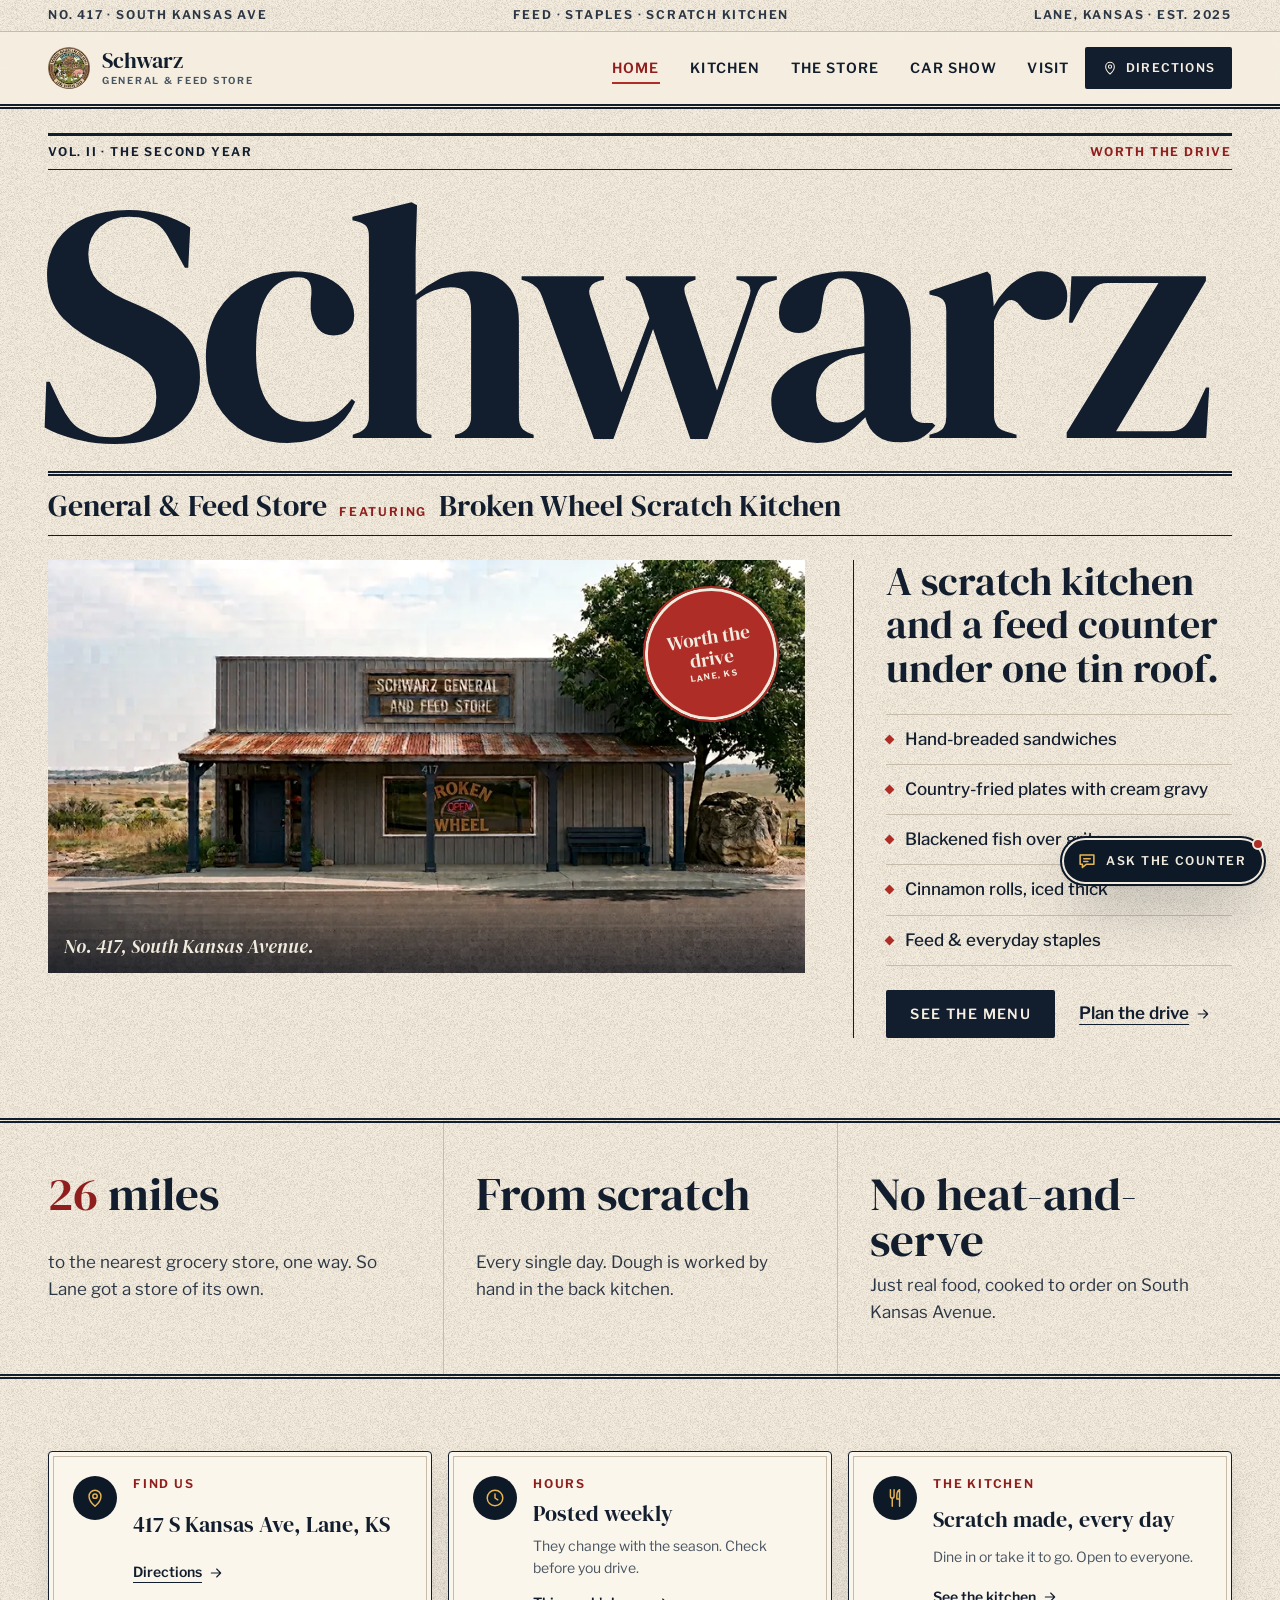
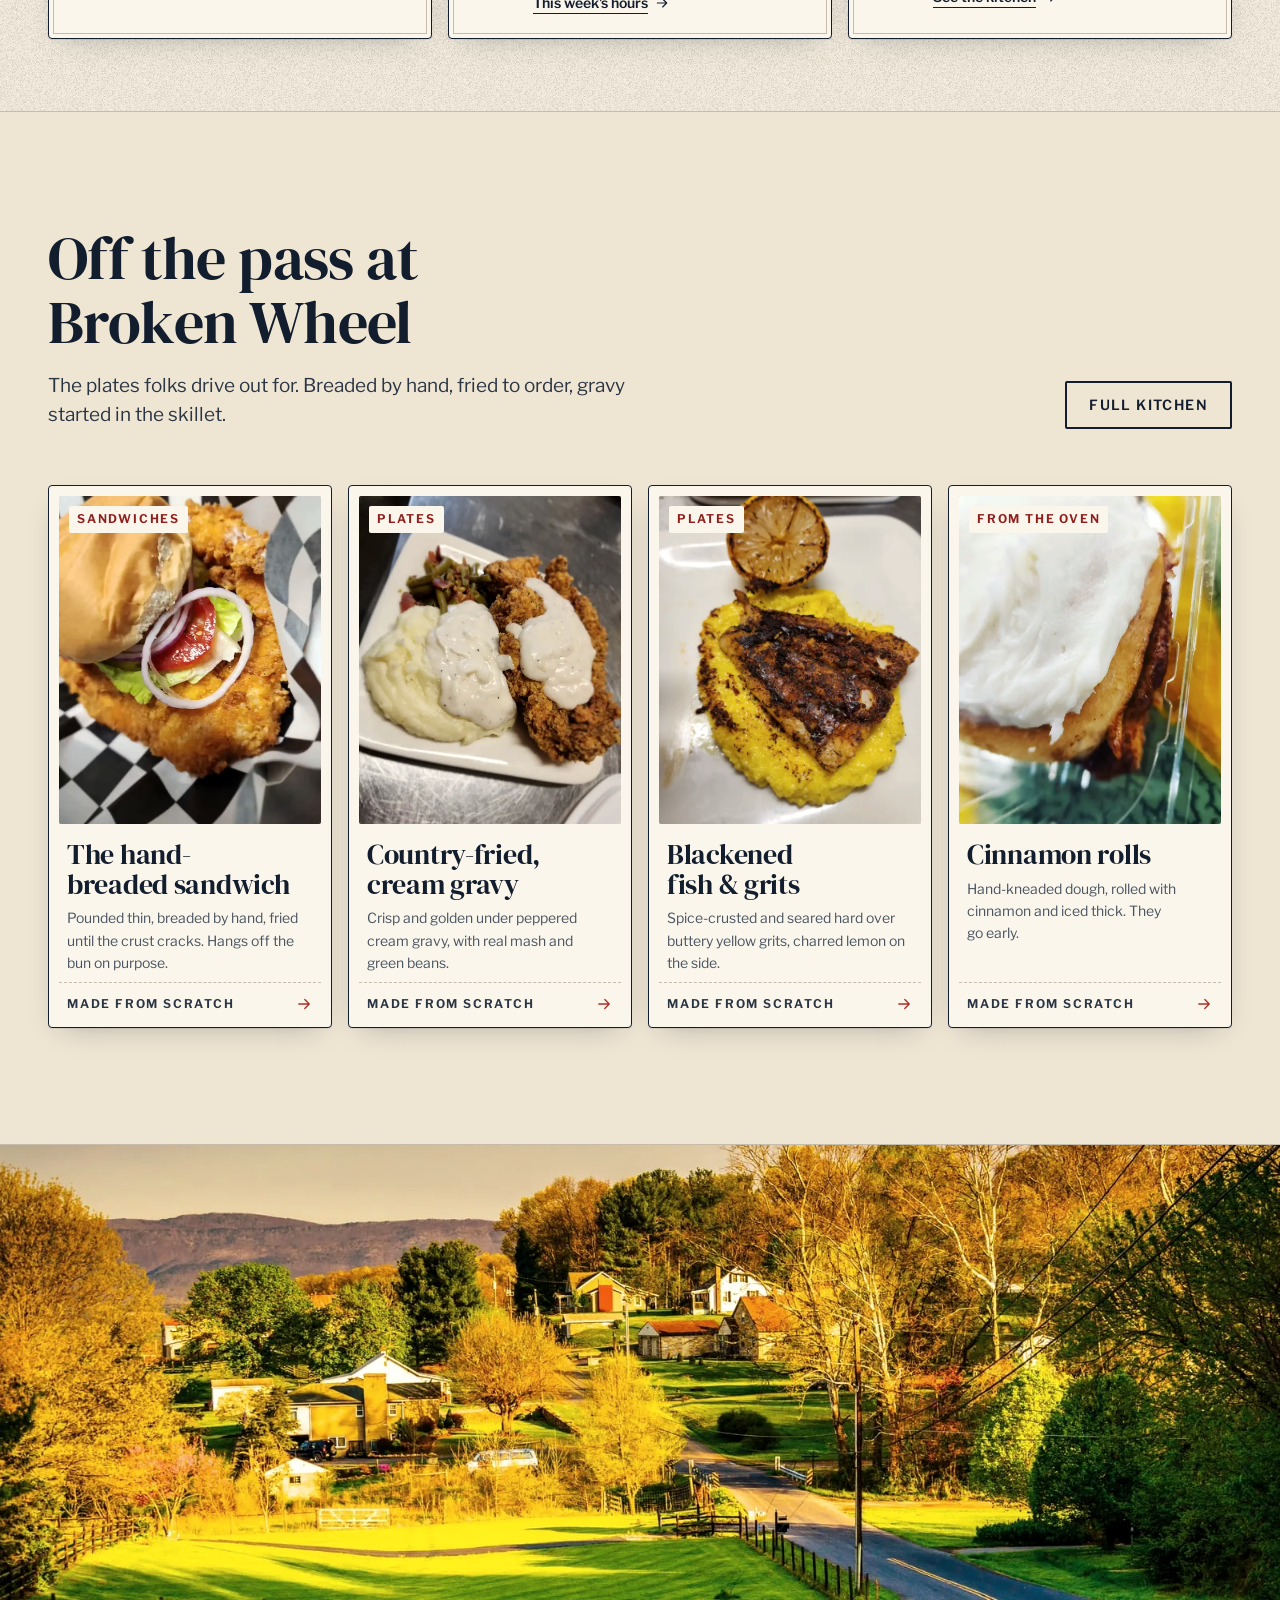
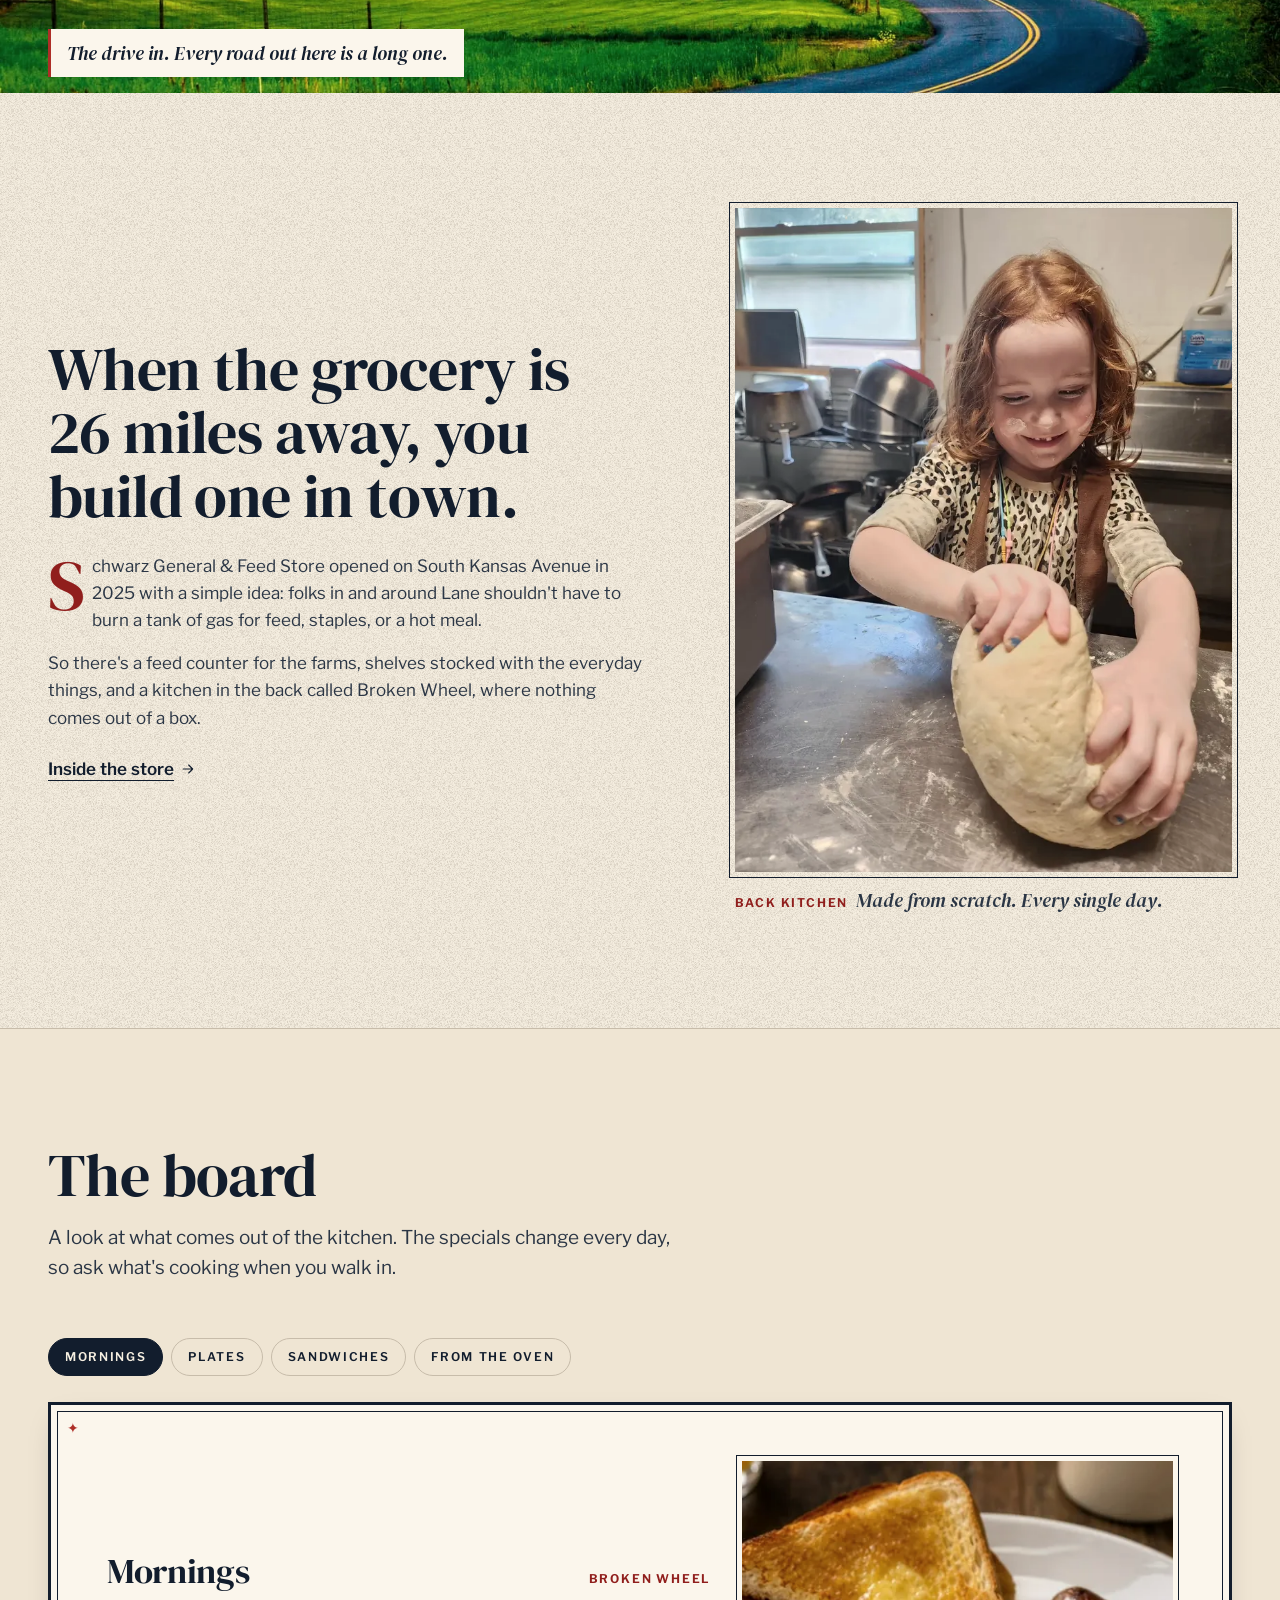
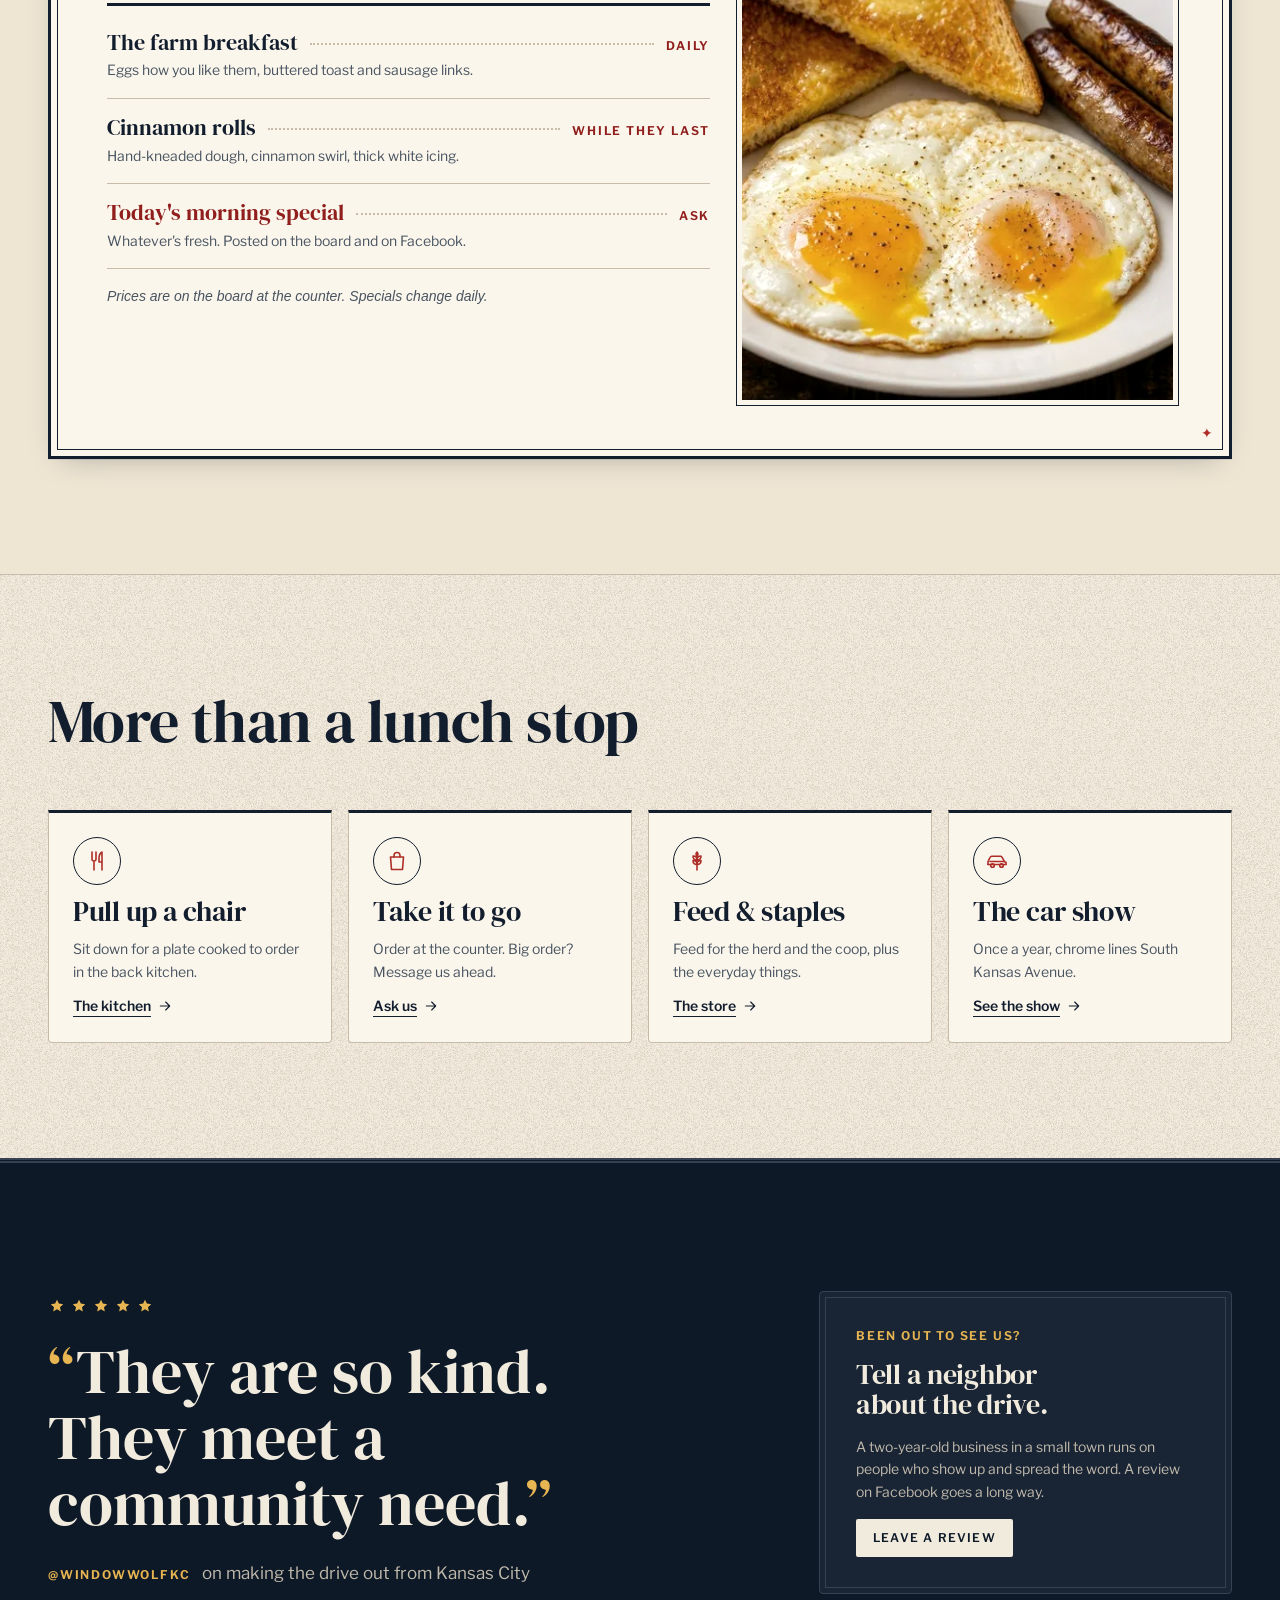
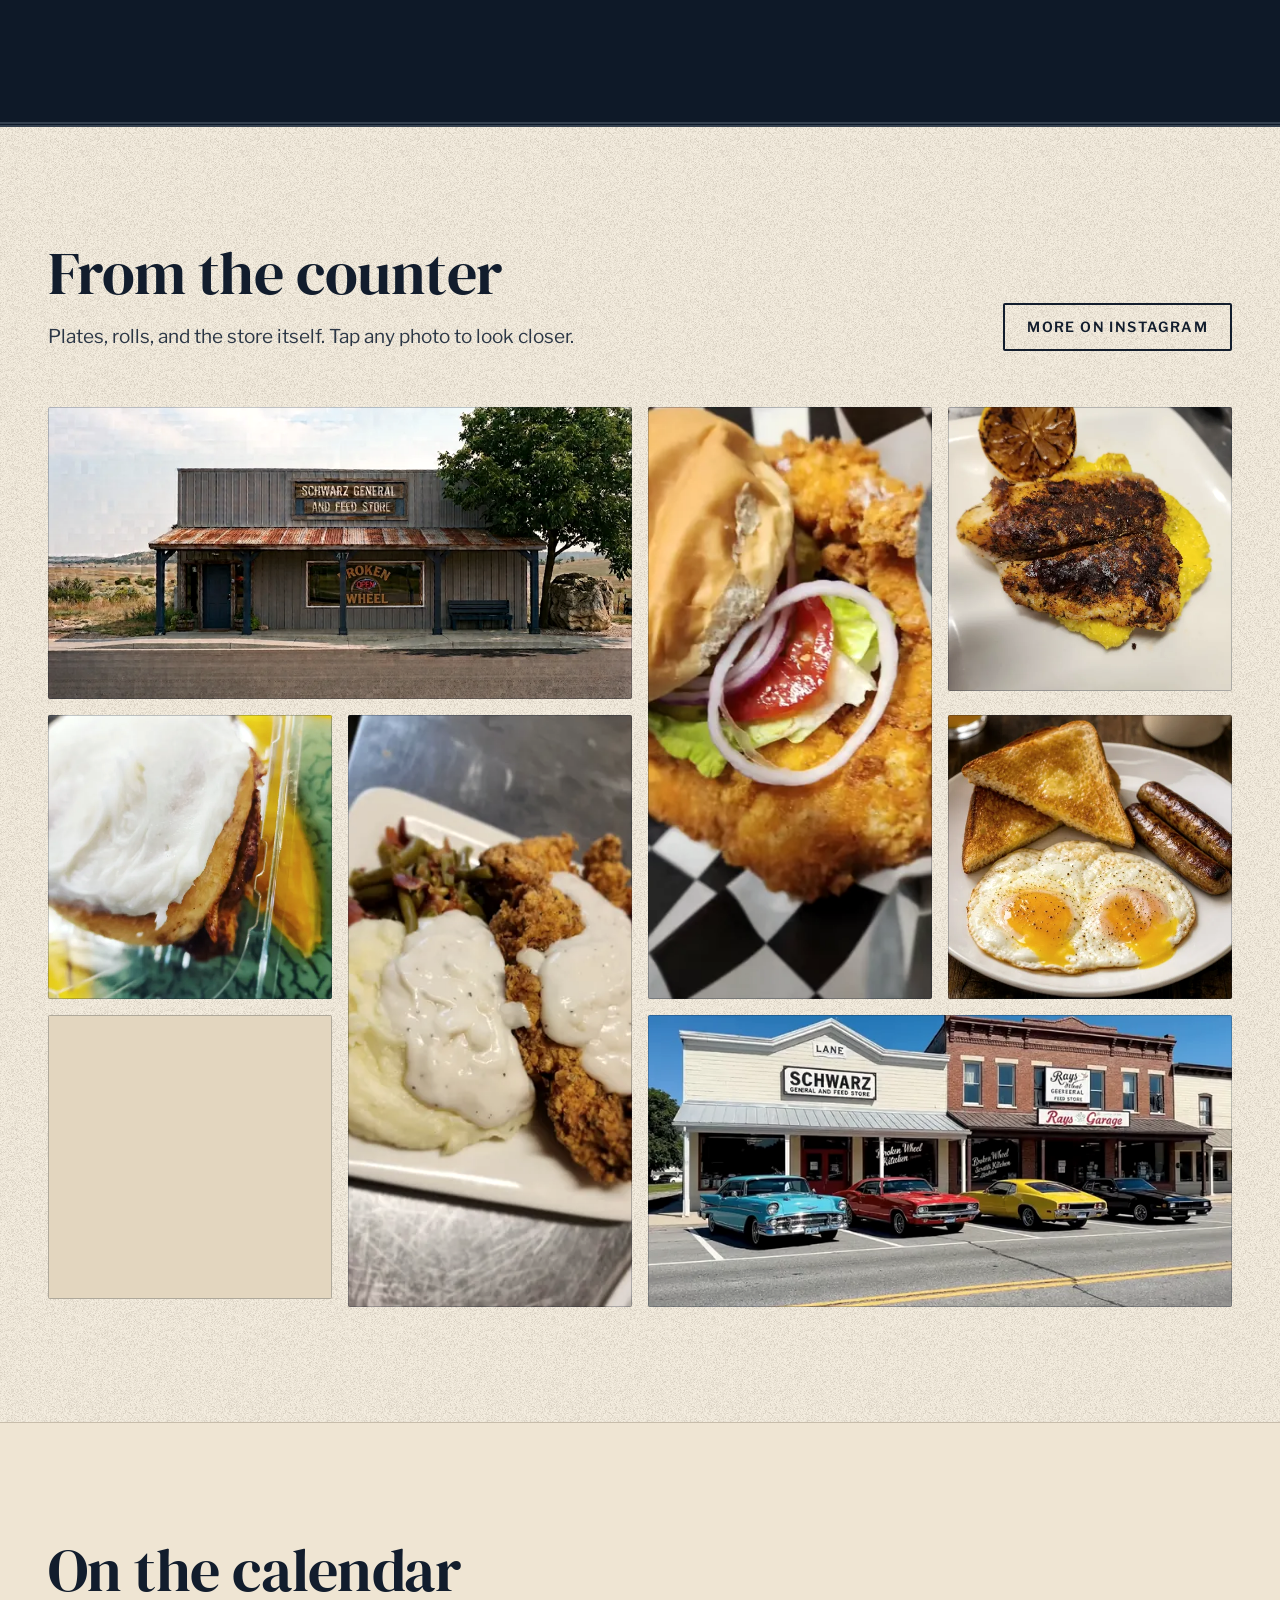
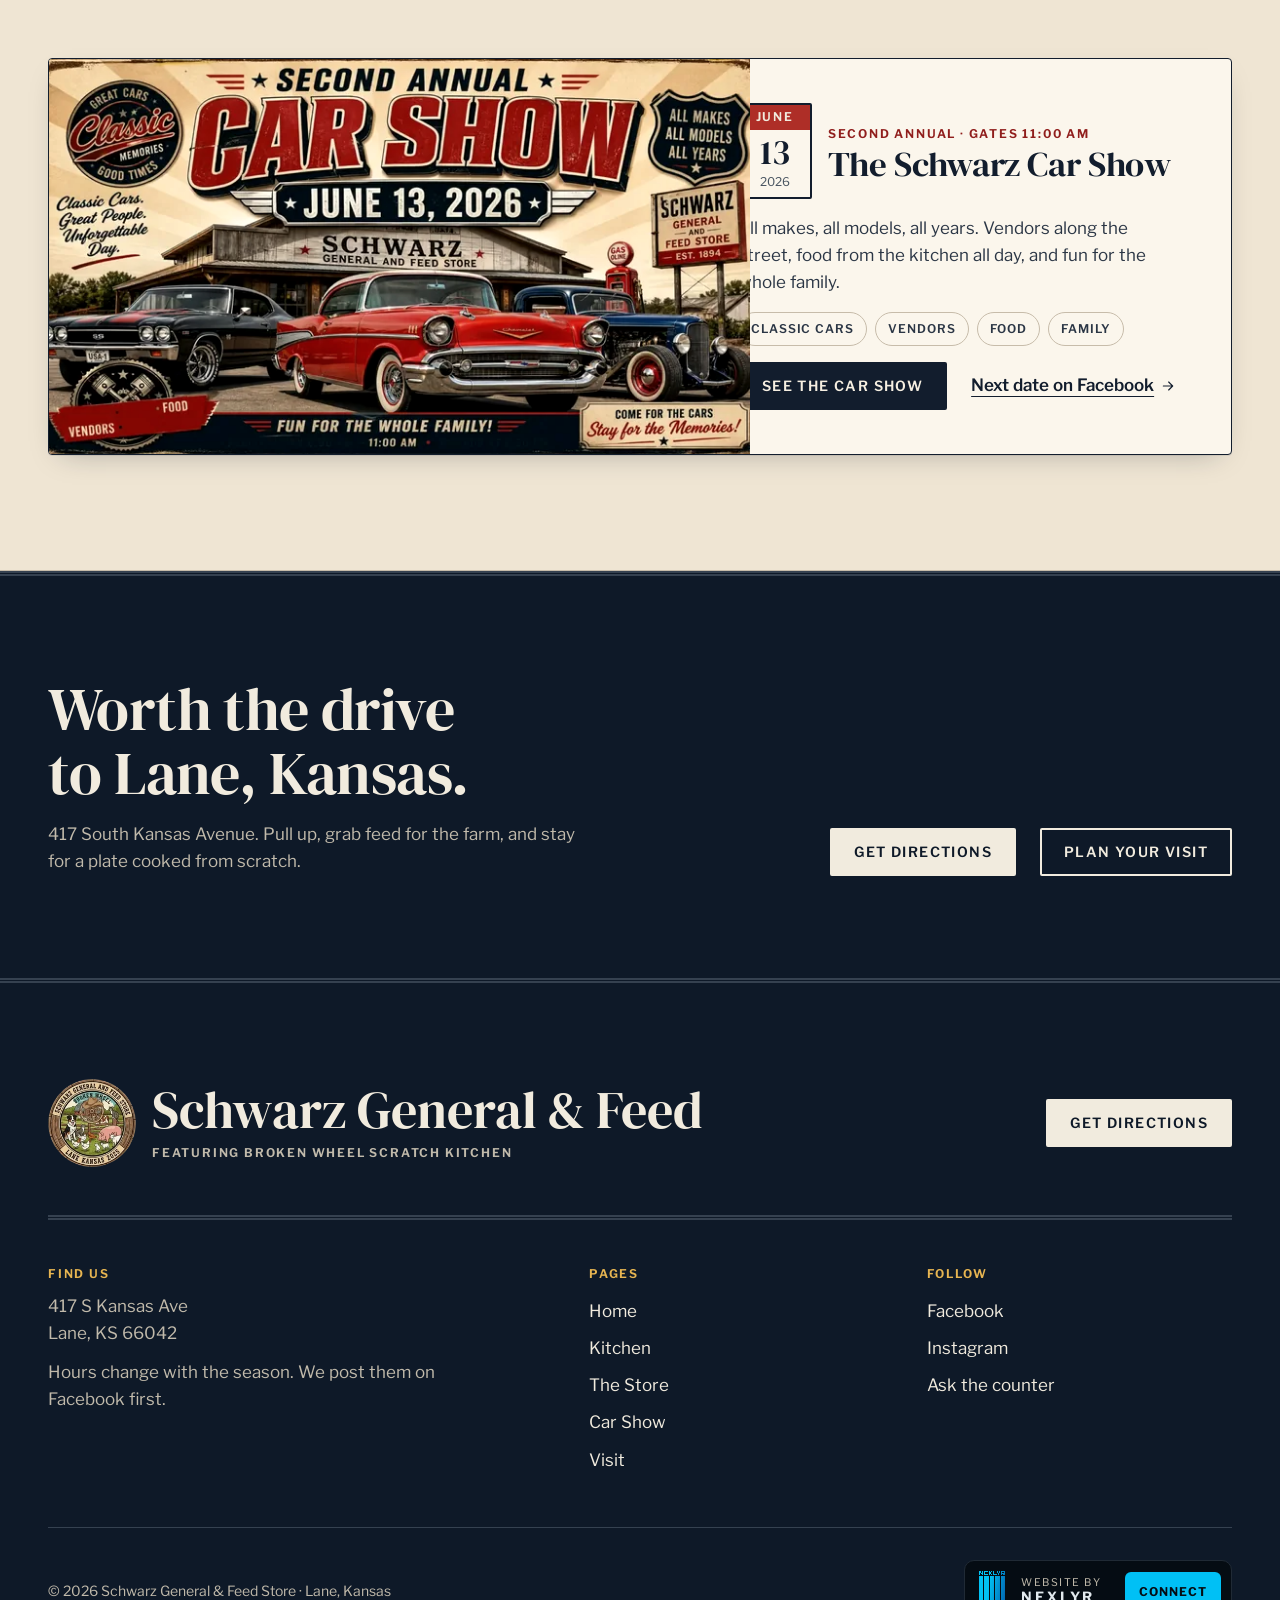
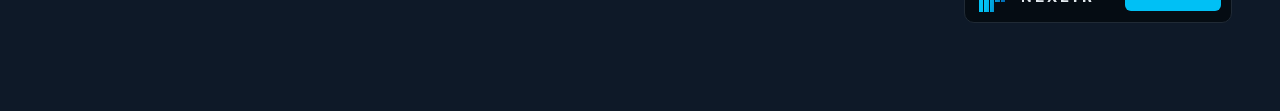
==== commit 940860e9: "v2: responsive rewrite, chatbot, premium restaurant sections - Mobile-first stylesheet; verified no " ====
--- a/index.html
+++ b/index.html
@@ -2,7 +2,7 @@
 <html lang="en">
 <head>
 <meta charset="utf-8">
-<meta name="viewport" content="width=device-width, initial-scale=1">
+<meta name="viewport" content="width=device-width, initial-scale=1, viewport-fit=cover">
 <title>Schwarz General & Feed Store · Broken Wheel Scratch Kitchen · Lane, Kansas</title>
 <meta name="description" content="General store, feed store and Broken Wheel Scratch Kitchen at 417 S Kansas Ave, Lane, Kansas. Made from scratch every single day. Worth the drive.">
 <meta name="theme-color" content="#f3ecdc">
@@ -18,6 +18,7 @@
 <link rel="preload" as="image" href="/assets/img/storefront-1600.webp" imagesrcset="/assets/img/storefront-900.webp 900w, /assets/img/storefront-1600.webp 1408w" imagesizes="(min-width: 960px) 66vw, 100vw" fetchpriority="high">
 <link rel="stylesheet" href="/assets/css/styles.css">
 <script src="/assets/js/main.js" defer></script>
+<script src="/assets/js/chat.js" defer></script>
 <script type="speculationrules">{"prefetch":[{"where":{"href_matches":"/*"},"eagerness":"moderate"}]}</script>
 <script type="application/ld+json">{"@context": "https://schema.org", "@type": ["Store", "Restaurant"], "name": "Schwarz General & Feed Store", "alternateName": "Broken Wheel Scratch Kitchen", "description": "General store, feed store and scratch kitchen in Lane, Kansas.", "servesCuisine": "American, scratch-made comfort food", "foundingDate": "2025", "image": "/assets/img/storefront-1600.webp", "logo": "/assets/img/badge-400.webp", "address": {"@type": "PostalAddress", "streetAddress": "417 S Kansas Ave", "addressLocality": "Lane", "addressRegion": "KS", "postalCode": "66042", "addressCountry": "US"}, "sameAs": ["https://www.facebook.com/p/Schwarz-General-Feed-Store-61573037642657/", "https://www.instagram.com/schwarz_general_and_feed_store/"]}</script>
 </head>
@@ -26,7 +27,7 @@
 <div class="pl" aria-hidden="true">
   <div class="pl-frame"></div>
   <div class="pl-in">
-    <img class="pl-badge" src="/assets/img/badge-400.webp" width="168" height="168" alt="">
+    <img class="pl-badge" src="/assets/img/badge-400.webp" width="164" height="164" alt="">
     <p class="pl-word">Schwarz</p>
     <p class="pl-sub meta">General &amp; Feed Store &middot; Lane, Kansas</p>
     <div class="pl-bar"><span></span></div>
@@ -36,14 +37,16 @@
 <header class="bar">
   <div class="wrap bar-in">
     <a class="brand" href="/" aria-label="Schwarz General and Feed Store, home">
-      <img src="/assets/img/badge-160.webp" width="46" height="46" alt="">
+      <img src="/assets/img/badge-160.webp" width="42" height="42" alt="">
       <span class="brand-name">Schwarz<small>General &amp; Feed Store</small></span>
     </a>
     <nav class="nav" id="site-nav" aria-label="Primary">
-      <ul><li><a href="/kitchen">Kitchen</a></li><li><a href="/store">The Store</a></li><li><a href="/events">Car Show</a></li><li><a href="/visit">Visit</a></li><li class="nav-cta"><a class="btn" href="https://www.google.com/maps/dir/?api=1&amp;destination=417+S+Kansas+Ave,+Lane,+KS+66042" target="_blank" rel="noopener">Get directions</a></li></ul>
+      <ul><li><a href="/" aria-current="page">Home<svg class="icon" aria-hidden="true"><use href="/assets/img/icons.svg#i-arrow"></use></svg></a></li><li><a href="/kitchen">Kitchen<svg class="icon" aria-hidden="true"><use href="/assets/img/icons.svg#i-arrow"></use></svg></a></li><li><a href="/store">The Store<svg class="icon" aria-hidden="true"><use href="/assets/img/icons.svg#i-arrow"></use></svg></a></li><li><a href="/events">Car Show<svg class="icon" aria-hidden="true"><use href="/assets/img/icons.svg#i-arrow"></use></svg></a></li><li><a href="/visit">Visit<svg class="icon" aria-hidden="true"><use href="/assets/img/icons.svg#i-arrow"></use></svg></a></li></ul>
+      <div class="nav-cta"><a class="btn" href="https://www.google.com/maps/dir/?api=1&amp;destination=417+S+Kansas+Ave,+Lane,+KS+66042" target="_blank" rel="noopener"><svg class="icon" aria-hidden="true"><use href="/assets/img/icons.svg#i-pin"></use></svg>Get directions</a></div>
+      <p class="nav-foot">417 S Kansas Ave &middot; Lane, KS</p>
     </nav>
-    <a class="btn btn-sm bar-cta" href="https://www.google.com/maps/dir/?api=1&amp;destination=417+S+Kansas+Ave,+Lane,+KS+66042" target="_blank" rel="noopener">Directions</a>
-    <button class="menu-btn" type="button" aria-expanded="false" aria-controls="site-nav">Menu</button>
+    <a class="btn btn-sm bar-cta" href="https://www.google.com/maps/dir/?api=1&amp;destination=417+S+Kansas+Ave,+Lane,+KS+66042" target="_blank" rel="noopener"><svg class="icon" aria-hidden="true"><use href="/assets/img/icons.svg#i-pin"></use></svg>Directions</a>
+    <button class="menu-btn" type="button" aria-expanded="false" aria-controls="site-nav"><span class="bars" aria-hidden="true"></span><span class="lbl">Menu</span></button>
   </div>
 </header>
 <main id="main">
@@ -54,7 +57,7 @@
     <p class="dek"><span>General &amp; Feed Store</span><span class="dek-sep">featuring</span><span>Broken Wheel Scratch Kitchen</span></p>
     <div class="cover-grid">
       <figure class="ph cover-photo">
-        <img src="/assets/img/storefront-1600.webp" srcset="/assets/img/storefront-900.webp 900w, /assets/img/storefront-1600.webp 1408w" sizes="(min-width: 960px) 66vw, 100vw" width="1408" height="768" alt="The Schwarz General and Feed Store storefront on South Kansas Avenue, with the Broken Wheel sign glowing in the window" fetchpriority="high" decoding="async" data-hero>
+        <img src="/assets/img/storefront-1600.webp" srcset="/assets/img/storefront-900.webp 900w, /assets/img/storefront-1600.webp 1408w" sizes="(min-width: 960px) 66vw, 100vw" width="1408" height="768" alt="The Schwarz General and Feed Store storefront with a rusted tin awning and the Broken Wheel sign in the window" fetchpriority="high" decoding="async" data-hero>
         <span class="stamp" aria-hidden="true">Worth the drive<small>Lane, KS</small></span>
         <figcaption class="cover-photo-cap">No. 417, South Kansas Avenue.</figcaption>
       </figure>
@@ -68,8 +71,8 @@
           <li>Feed &amp; everyday staples</li>
         </ul>
         <div class="cta-row">
-          <a class="btn" href="/visit">Plan the drive</a>
-          <a class="link" href="/kitchen">See the kitchen</a>
+          <a class="btn" href="/kitchen">See the menu</a>
+          <a class="link" href="/visit">Plan the drive<svg class="icon" aria-hidden="true"><use href="/assets/img/icons.svg#i-arrow"></use></svg></a>
         </div>
       </div>
     </div>
@@ -86,10 +89,50 @@
   </div>
 </section>
 
+<section class="sec sec-tight" aria-label="Visit at a glance">
+  <div class="wrap info-cards">
+    <div class="info-card"><span class="ic"><svg class="" aria-hidden="true"><use href="/assets/img/icons.svg#i-pin"></use></svg></span><span class="meta">Find us</span><strong>417 S Kansas Ave, Lane, KS</strong><a class="link" href="https://www.google.com/maps/dir/?api=1&amp;destination=417+S+Kansas+Ave,+Lane,+KS+66042" target="_blank" rel="noopener">Directions<svg class="icon" aria-hidden="true"><use href="/assets/img/icons.svg#i-arrow"></use></svg></a></div>
+    <div class="info-card"><span class="ic"><svg class="" aria-hidden="true"><use href="/assets/img/icons.svg#i-clock"></use></svg></span><span class="meta">Hours</span><strong>Posted weekly</strong><p>They change with the season. Check before you drive.</p><a class="link" href="https://www.facebook.com/p/Schwarz-General-Feed-Store-61573037642657/" target="_blank" rel="noopener">This week's hours<svg class="icon" aria-hidden="true"><use href="/assets/img/icons.svg#i-arrow"></use></svg></a></div>
+    <div class="info-card"><span class="ic"><svg class="" aria-hidden="true"><use href="/assets/img/icons.svg#i-fork"></use></svg></span><span class="meta">The kitchen</span><strong>Scratch made, every day</strong><p>Dine in or take it to go. Open to everyone.</p><a class="link" href="/kitchen">See the kitchen<svg class="icon" aria-hidden="true"><use href="/assets/img/icons.svg#i-arrow"></use></svg></a></div>
+  </div>
+</section>
+
+<section class="sec sec-tint" aria-labelledby="sig-h">
+  <div class="wrap">
+    <div class="sec-head-row">
+      <div class="sec-head">
+        <h2 id="sig-h">Off the pass at Broken Wheel</h2>
+        <p class="lede">The plates folks drive out for. Breaded by hand, fried to order, gravy started in the skillet.</p>
+      </div>
+      <a class="btn btn-ghost" href="/kitchen">Full kitchen</a>
+    </div>
+    <div class="rail" role="list">
+      <a class="dish-card" href="/kitchen#sandwich">
+        <div class="ph"><img src="/assets/img/tenderloin-720.webp" srcset="/assets/img/tenderloin-480.webp 480w, /assets/img/tenderloin-720.webp 720w" sizes="(min-width: 1000px) 22vw, (min-width: 640px) 44vw, 76vw" width="720" height="960" alt="A hand-breaded fried sandwich with lettuce, tomato and red onion on checkered paper" loading="lazy" decoding="async"><span class="tag meta">Sandwiches</span></div>
+        <div class="dish-body"><h3>The hand-breaded sandwich</h3><p>Pounded thin, breaded by hand, fried until the crust cracks. Hangs off the bun on purpose.</p></div>
+        <div class="dish-foot"><span class="meta">Made from scratch</span><svg class="icon" aria-hidden="true"><use href="/assets/img/icons.svg#i-arrow"></use></svg></div>
+      </a>
+      <a class="dish-card" href="/kitchen#country-fried">
+        <div class="ph"><img src="/assets/img/chicken-fried-steak-720.webp" srcset="/assets/img/chicken-fried-steak-480.webp 480w, /assets/img/chicken-fried-steak-720.webp 720w" sizes="(min-width: 1000px) 22vw, (min-width: 640px) 44vw, 76vw" width="720" height="960" alt="A country-fried plate smothered in cream gravy with mashed potatoes and green beans" loading="lazy" decoding="async"><span class="tag meta">Plates</span></div>
+        <div class="dish-body"><h3>Country-fried, cream gravy</h3><p>Crisp and golden under peppered cream gravy, with real mash and green beans.</p></div>
+        <div class="dish-foot"><span class="meta">Made from scratch</span><svg class="icon" aria-hidden="true"><use href="/assets/img/icons.svg#i-arrow"></use></svg></div>
+      </a>
+      <a class="dish-card" href="/kitchen#fish">
+        <div class="ph"><img src="/assets/img/blackened-fish-960.webp" srcset="/assets/img/blackened-fish-560.webp 560w, /assets/img/blackened-fish-960.webp 960w" sizes="(min-width: 1000px) 22vw, (min-width: 640px) 44vw, 76vw" width="960" height="1199" alt="Blackened white fish over yellow grits with a charred lemon half" loading="lazy" decoding="async"><span class="tag meta">Plates</span></div>
+        <div class="dish-body"><h3>Blackened fish & grits</h3><p>Spice-crusted and seared hard over buttery yellow grits, charred lemon on the side.</p></div>
+        <div class="dish-foot"><span class="meta">Made from scratch</span><svg class="icon" aria-hidden="true"><use href="/assets/img/icons.svg#i-arrow"></use></svg></div>
+      </a>
+      <a class="dish-card" href="/kitchen#rolls">
+        <div class="ph"><img src="/assets/img/cinnamon-roll-960.webp" srcset="/assets/img/cinnamon-roll-560.webp 560w, /assets/img/cinnamon-roll-960.webp 960w" sizes="(min-width: 1000px) 22vw, (min-width: 640px) 44vw, 76vw" width="960" height="960" alt="A cinnamon roll with a thick layer of white icing in a clear box" loading="lazy" decoding="async"><span class="tag meta">From the oven</span></div>
+        <div class="dish-body"><h3>Cinnamon rolls</h3><p>Hand-kneaded dough, rolled with cinnamon and iced thick. They go early.</p></div>
+        <div class="dish-foot"><span class="meta">Made from scratch</span><svg class="icon" aria-hidden="true"><use href="/assets/img/icons.svg#i-arrow"></use></svg></div>
+      </a>
+    </div>
+  </div>
+</section>
+
 <section class="fold" aria-label="The drive in">
-  <figure class="ph rv">
-    <img src="/assets/img/country-road-1600.webp" srcset="/assets/img/country-road-900.webp 900w, /assets/img/country-road-1600.webp 1600w" sizes="100vw" width="1600" height="902" alt="A country road winding through green fields and farmhouses at golden hour" loading="lazy" decoding="async">
-  </figure>
+  <figure class="ph rv"><img src="/assets/img/country-road-1600.webp" srcset="/assets/img/country-road-900.webp 900w, /assets/img/country-road-1600.webp 1600w" sizes="100vw" width="1600" height="902" alt="A country road winding through green fields and farmhouses at golden hour" loading="lazy" decoding="async"></figure>
   <p class="fold-cap">The drive in. Every road out here is a long one.</p>
 </section>
 
@@ -97,69 +140,115 @@
   <div class="wrap split">
     <div class="stack">
       <h2>When the grocery is 26 miles away, you build one in town.</h2>
-      <div class="prose">
-        <p>Schwarz General &amp; Feed Store opened on South Kansas Avenue in 2025 with a simple idea: the folks in and around Lane shouldn't have to burn a tank of gas for feed, staples, or a hot meal.</p>
+      <div class="prose drop">
+        <p>Schwarz General &amp; Feed Store opened on South Kansas Avenue in 2025 with a simple idea: folks in and around Lane shouldn't have to burn a tank of gas for feed, staples, or a hot meal.</p>
         <p>So there's a feed counter for the farms, shelves stocked with the everyday things, and a kitchen in the back called Broken Wheel, where nothing comes out of a box.</p>
       </div>
-      <div class="cta-row"><a class="link" href="/store">Inside the store</a></div>
+      <div class="cta-row"><a class="link" href="/store">Inside the store<svg class="icon" aria-hidden="true"><use href="/assets/img/icons.svg#i-arrow"></use></svg></a></div>
     </div>
     <figure class="rv">
-      <div class="ph keyline" style="aspect-ratio:3/4">
-        <img src="/assets/img/scratch-dough-720.webp" srcset="/assets/img/scratch-dough-480.webp 480w, /assets/img/scratch-dough-720.webp 720w" sizes="(min-width: 900px) 40vw, 100vw" width="720" height="960" alt="A young helper kneading a big ball of dough on a floured steel counter" loading="lazy" decoding="async">
-      </div>
+      <div class="ph keyline" style="aspect-ratio:3/4"><img src="/assets/img/scratch-dough-720.webp" srcset="/assets/img/scratch-dough-480.webp 480w, /assets/img/scratch-dough-720.webp 720w" sizes="(min-width: 900px) 40vw, 100vw" width="720" height="960" alt="A young helper kneading a big ball of dough on a floured steel counter" loading="lazy" decoding="async"></div>
       <figcaption class="cap"><span class="meta">Back kitchen</span>Made from scratch. Every single day.</figcaption>
     </figure>
   </div>
 </section>
 
-<section class="sec" aria-labelledby="kitchen-h">
+<section class="sec sec-tint" aria-labelledby="menu-h">
   <div class="wrap">
     <div class="sec-head">
-      <h2 id="kitchen-h">Broken Wheel Scratch Kitchen</h2>
-      <p class="lede">The kitchen inside the store. Breaded by hand, fried to order, gravy made in the pan. The board changes with what's fresh.</p>
-    </div>
-    <div class="plates">
-      <a class="plate" href="/kitchen#sandwich">
-        <div class="ph rv"><img src="/assets/img/tenderloin-720.webp" srcset="/assets/img/tenderloin-480.webp 480w, /assets/img/tenderloin-720.webp 720w" sizes="(min-width: 760px) 56vw, 100vw" width="720" height="960" alt="A hand-breaded fried sandwich with lettuce, tomato and red onion on checkered paper" loading="lazy" decoding="async"></div>
-        <h3>The hand-breaded sandwich</h3>
-        <p>Crisp, cracked crust, bigger than the bun. Lettuce, tomato, red onion.</p>
-      </a>
-      <a class="plate" href="/kitchen#country-fried">
-        <div class="ph rv"><img src="/assets/img/chicken-fried-steak-720.webp" srcset="/assets/img/chicken-fried-steak-480.webp 480w, /assets/img/chicken-fried-steak-720.webp 720w" sizes="(min-width: 760px) 40vw, 100vw" width="720" height="960" alt="A country-fried plate smothered in cream gravy with mashed potatoes and green beans" loading="lazy" decoding="async"></div>
-        <h3>Country-fried, cream gravy</h3>
-        <p>With real mashed potatoes and green beans.</p>
-      </a>
-      <a class="plate" href="/kitchen#fish">
-        <div class="ph rv"><img src="/assets/img/blackened-fish-960.webp" srcset="/assets/img/blackened-fish-560.webp 560w, /assets/img/blackened-fish-960.webp 960w" sizes="(min-width: 760px) 40vw, 100vw" width="960" height="1199" alt="Blackened white fish over yellow grits with a charred lemon half" loading="lazy" decoding="async"></div>
-        <h3>Blackened fish &amp; grits</h3>
-        <p>Spice-crusted, charred lemon, buttery grits.</p>
-      </a>
-    </div>
-    <div class="cta-row after-grid"><a class="btn btn-ghost" href="/kitchen">The whole kitchen</a></div>
+      <h2 id="menu-h">The board</h2>
+      <p class="lede">A look at what comes out of the kitchen. The specials change every day, so ask what's cooking when you walk in.</p>
+    </div>
+    <div data-tabs><div class="tabs" role="tablist" aria-label="Menu sections"><button class="tab" role="tab" id="hm-tab-mornings" aria-controls="hm-panel-mornings" aria-selected="true" tabindex="0" type="button">Mornings</button><button class="tab" role="tab" id="hm-tab-plates" aria-controls="hm-panel-plates" aria-selected="false" tabindex="-1" type="button">Plates</button><button class="tab" role="tab" id="hm-tab-sandwiches" aria-controls="hm-panel-sandwiches" aria-selected="false" tabindex="-1" type="button">Sandwiches</button><button class="tab" role="tab" id="hm-tab-bakery" aria-controls="hm-panel-bakery" aria-selected="false" tabindex="-1" type="button">From the oven</button></div>
+      <div class="menu-panel menu-card" role="tabpanel" id="hm-panel-mornings" aria-labelledby="hm-tab-mornings">
+        <div>
+          <div class="menu-title"><h3>Mornings</h3><span class="meta red">Broken Wheel</span></div>
+          <ul class="menu-items"><li><div class="menu-row"><span class="name">The farm breakfast</span><span class="dots"></span><span class="mark meta">Daily</span></div><p>Eggs how you like them, buttered toast and sausage links.</p></li><li><div class="menu-row"><span class="name">Cinnamon rolls</span><span class="dots"></span><span class="mark meta">While they last</span></div><p>Hand-kneaded dough, cinnamon swirl, thick white icing.</p></li><li class=special><div class="menu-row"><span class="name">Today's morning special</span><span class="dots"></span><span class="mark meta">Ask</span></div><p>Whatever's fresh. Posted on the board and on Facebook.</p></li></ul>
+          <p class="menu-note">Prices are on the board at the counter. Specials change daily.</p>
+        </div>
+        <div class="menu-photo"><div class="ph keyline"><img src="/assets/img/breakfast-900.webp" srcset="/assets/img/breakfast-560.webp 560w, /assets/img/breakfast-900.webp 900w" sizes="(min-width: 900px) 34vw, 90vw" width="900" height="900" alt="Two fried eggs with buttered toast and sausage links" loading="lazy" decoding="async"></div></div>
+      </div>
+      <div class="menu-panel menu-card" role="tabpanel" id="hm-panel-plates" aria-labelledby="hm-tab-plates" hidden>
+        <div>
+          <div class="menu-title"><h3>Plates</h3><span class="meta red">Broken Wheel</span></div>
+          <ul class="menu-items"><li><div class="menu-row"><span class="name">Country-fried with cream gravy</span><span class="dots"></span><span class="mark meta">House favorite</span></div><p>Crisp and golden, peppered cream gravy, mashed potatoes, green beans.</p></li><li><div class="menu-row"><span class="name">Blackened fish over grits</span><span class="dots"></span><span class="mark meta">From the board</span></div><p>Spice-crusted fillet, buttery yellow grits, charred lemon.</p></li><li class=special><div class="menu-row"><span class="name">Today's plate special</span><span class="dots"></span><span class="mark meta">Ask</span></div><p>The kitchen's pick for the day. Ask at the counter.</p></li></ul>
+          <p class="menu-note">Prices are on the board at the counter. Specials change daily.</p>
+        </div>
+        <div class="menu-photo"><div class="ph keyline"><img src="/assets/img/chicken-fried-steak-720.webp" srcset="/assets/img/chicken-fried-steak-480.webp 480w, /assets/img/chicken-fried-steak-720.webp 720w" sizes="(min-width: 900px) 34vw, 90vw" width="720" height="960" alt="A country-fried plate smothered in cream gravy with mashed potatoes and green beans" loading="lazy" decoding="async"></div></div>
+      </div>
+      <div class="menu-panel menu-card" role="tabpanel" id="hm-panel-sandwiches" aria-labelledby="hm-tab-sandwiches" hidden>
+        <div>
+          <div class="menu-title"><h3>Sandwiches</h3><span class="meta red">Broken Wheel</span></div>
+          <ul class="menu-items"><li><div class="menu-row"><span class="name">The hand-breaded sandwich</span><span class="dots"></span><span class="mark meta">House favorite</span></div><p>Pounded thin, breaded by hand, fried crisp. Lettuce, tomato, red onion.</p></li><li class=special><div class="menu-row"><span class="name">Today's sandwich special</span><span class="dots"></span><span class="mark meta">Ask</span></div><p>Changes with what's fresh. Posted on the board.</p></li></ul>
+          <p class="menu-note">Prices are on the board at the counter. Specials change daily.</p>
+        </div>
+        <div class="menu-photo"><div class="ph keyline"><img src="/assets/img/tenderloin-720.webp" srcset="/assets/img/tenderloin-480.webp 480w, /assets/img/tenderloin-720.webp 720w" sizes="(min-width: 900px) 34vw, 90vw" width="720" height="960" alt="A hand-breaded fried sandwich with lettuce, tomato and red onion on checkered paper" loading="lazy" decoding="async"></div></div>
+      </div>
+      <div class="menu-panel menu-card" role="tabpanel" id="hm-panel-bakery" aria-labelledby="hm-tab-bakery" hidden>
+        <div>
+          <div class="menu-title"><h3>From the oven</h3><span class="meta red">Broken Wheel</span></div>
+          <ul class="menu-items"><li><div class="menu-row"><span class="name">Cinnamon rolls</span><span class="dots"></span><span class="mark meta">Mornings</span></div><p>Iced thick. Grab one for the road or a box for the house.</p></li><li class=special><div class="menu-row"><span class="name">Fresh-baked extras</span><span class="dots"></span><span class="mark meta">Ask</span></div><p>Whatever came out of the oven today. Look for it by the register.</p></li></ul>
+          <p class="menu-note">Prices are on the board at the counter. Specials change daily.</p>
+        </div>
+        <div class="menu-photo"><div class="ph keyline"><img src="/assets/img/cinnamon-roll-960.webp" srcset="/assets/img/cinnamon-roll-560.webp 560w, /assets/img/cinnamon-roll-960.webp 960w" sizes="(min-width: 900px) 34vw, 90vw" width="960" height="960" alt="A cinnamon roll with a thick layer of white icing in a clear box" loading="lazy" decoding="async"></div></div>
+      </div>
+    </div>
+  </div>
+</section>
+
+<section class="sec" aria-labelledby="ways-h">
+  <div class="wrap">
+    <div class="sec-head"><h2 id="ways-h">More than a lunch stop</h2></div>
+    <div class="features">
+      <a class="feature" href="/kitchen"><span class="ic"><svg class="" aria-hidden="true"><use href="/assets/img/icons.svg#i-fork"></use></svg></span><h3>Pull up a chair</h3><p>Sit down for a plate cooked to order in the back kitchen.</p><span class="link">The kitchen<svg class="icon" aria-hidden="true"><use href="/assets/img/icons.svg#i-arrow"></use></svg></span></a>
+      <a class="feature" href="#chat" data-chat><span class="ic"><svg class="" aria-hidden="true"><use href="/assets/img/icons.svg#i-bag"></use></svg></span><h3>Take it to go</h3><p>Order at the counter. Big order? Message us ahead.</p><span class="link">Ask us<svg class="icon" aria-hidden="true"><use href="/assets/img/icons.svg#i-arrow"></use></svg></span></a>
+      <a class="feature" href="/store"><span class="ic"><svg class="" aria-hidden="true"><use href="/assets/img/icons.svg#i-wheat"></use></svg></span><h3>Feed &amp; staples</h3><p>Feed for the herd and the coop, plus the everyday things.</p><span class="link">The store<svg class="icon" aria-hidden="true"><use href="/assets/img/icons.svg#i-arrow"></use></svg></span></a>
+      <a class="feature" href="/events"><span class="ic"><svg class="" aria-hidden="true"><use href="/assets/img/icons.svg#i-car"></use></svg></span><h3>The car show</h3><p>Once a year, chrome lines South Kansas Avenue.</p><span class="link">See the show<svg class="icon" aria-hidden="true"><use href="/assets/img/icons.svg#i-arrow"></use></svg></span></a>
+    </div>
   </div>
 </section>
 
 <section class="night" aria-label="What folks say">
-  <div class="wrap">
+  <div class="wrap quote-grid">
     <figure class="quote">
+      <div class="stars" aria-hidden="true"><svg class="" aria-hidden="true"><use href="/assets/img/icons.svg#i-star"></use></svg><svg class="" aria-hidden="true"><use href="/assets/img/icons.svg#i-star"></use></svg><svg class="" aria-hidden="true"><use href="/assets/img/icons.svg#i-star"></use></svg><svg class="" aria-hidden="true"><use href="/assets/img/icons.svg#i-star"></use></svg><svg class="" aria-hidden="true"><use href="/assets/img/icons.svg#i-star"></use></svg></div>
       <blockquote><p>They are so kind. They meet a community need.</p></blockquote>
       <figcaption><span class="meta">@windowwolfkc</span><span>on making the drive out from Kansas City</span></figcaption>
-      <p class="quote-note">A two-year-old business in a small town runs on people who show up. If you're anywhere near Lane, come give us a try.</p>
     </figure>
-  </div>
-</section>
-
-<section class="sec" aria-labelledby="show-h">
-  <div class="wrap split flip">
-    <div class="stack">
-      <h2 id="show-h">The car show comes to South Kansas Avenue.</h2>
-      <p class="lede">All makes, all models, all years. The second annual show rolled in on June 13, 2026, with vendors, food from the kitchen, and fun for the whole family.</p>
-      <div class="cta-row"><a class="btn" href="/events">See the car show</a></div>
-    </div>
-    <figure class="rv">
-      <div class="ph keyline poster"><img src="/assets/img/carshow-poster-1280.webp" srcset="/assets/img/carshow-poster-720.webp 720w, /assets/img/carshow-poster-1280.webp 1280w" sizes="(min-width: 900px) 45vw, 100vw" width="1280" height="720" alt="Poster for the Second Annual Car Show at Schwarz General and Feed Store, June 13, 2026" loading="lazy" decoding="async"></div>
-      <figcaption class="cap"><span class="meta">June 13, 2026</span>Second annual. Come for the cars, stay for the memories.</figcaption>
-    </figure>
+    <div class="review-card">
+      <span class="meta mustard">Been out to see us?</span>
+      <h3>Tell a neighbor about the drive.</h3>
+      <p>A two-year-old business in a small town runs on people who show up and spread the word. A review on Facebook goes a long way.</p>
+      <div class="cta-row"><a class="btn btn-light btn-sm" href="https://www.facebook.com/p/Schwarz-General-Feed-Store-61573037642657/" target="_blank" rel="noopener">Leave a review</a></div>
+    </div>
+  </div>
+</section>
+
+<section class="sec" aria-labelledby="gal-h">
+  <div class="wrap">
+    <div class="sec-head-row">
+      <div class="sec-head"><h2 id="gal-h">From the counter</h2><p class="lede">Plates, rolls, and the store itself. Tap any photo to look closer.</p></div>
+      <a class="btn btn-ghost" href="https://www.instagram.com/schwarz_general_and_feed_store/" target="_blank" rel="noopener">More on Instagram</a>
+    </div>
+    <div class="gallery"><button class="g-item wide" type="button" data-lb="/assets/img/storefront-1600.webp" data-cap="No. 417, South Kansas Avenue"><img src="/assets/img/storefront-1600.webp" srcset="/assets/img/storefront-900.webp 900w, /assets/img/storefront-1600.webp 1408w" sizes="(min-width: 800px) 25vw, 50vw" width="1408" height="768" alt="The Schwarz General and Feed Store storefront with a rusted tin awning and the Broken Wheel sign in the window" loading="lazy" decoding="async"><span class="g-label meta">No. 417, South Kansas Avenue</span></button><button class="g-item tall" type="button" data-lb="/assets/img/tenderloin-720.webp" data-cap="The hand-breaded sandwich"><img src="/assets/img/tenderloin-720.webp" srcset="/assets/img/tenderloin-480.webp 480w, /assets/img/tenderloin-720.webp 720w" sizes="(min-width: 800px) 25vw, 50vw" width="720" height="960" alt="A hand-breaded fried sandwich with lettuce, tomato and red onion on checkered paper" loading="lazy" decoding="async"><span class="g-label meta">The hand-breaded sandwich</span></button><button class="g-item " type="button" data-lb="/assets/img/blackened-fish-2-960.webp" data-cap="Blackened fish over grits"><img src="/assets/img/blackened-fish-2-960.webp" srcset="/assets/img/blackened-fish-2-560.webp 560w, /assets/img/blackened-fish-2-960.webp 960w" sizes="(min-width: 800px) 25vw, 50vw" width="960" height="1199" alt="Two spice-crusted blackened fish fillets on grits with a grilled lemon" loading="lazy" decoding="async"><span class="g-label meta">Blackened fish over grits</span></button><button class="g-item " type="button" data-lb="/assets/img/cinnamon-roll-960.webp" data-cap="Cinnamon rolls, iced thick"><img src="/assets/img/cinnamon-roll-960.webp" srcset="/assets/img/cinnamon-roll-560.webp 560w, /assets/img/cinnamon-roll-960.webp 960w" sizes="(min-width: 800px) 25vw, 50vw" width="960" height="960" alt="A cinnamon roll with a thick layer of white icing in a clear box" loading="lazy" decoding="async"><span class="g-label meta">Cinnamon rolls, iced thick</span></button><button class="g-item tall" type="button" data-lb="/assets/img/chicken-fried-steak-720.webp" data-cap="Country-fried with cream gravy"><img src="/assets/img/chicken-fried-steak-720.webp" srcset="/assets/img/chicken-fried-steak-480.webp 480w, /assets/img/chicken-fried-steak-720.webp 720w" sizes="(min-width: 800px) 25vw, 50vw" width="720" height="960" alt="A country-fried plate smothered in cream gravy with mashed potatoes and green beans" loading="lazy" decoding="async"><span class="g-label meta">Country-fried with cream gravy</span></button><button class="g-item " type="button" data-lb="/assets/img/breakfast-900.webp" data-cap="The farm breakfast"><img src="/assets/img/breakfast-900.webp" srcset="/assets/img/breakfast-560.webp 560w, /assets/img/breakfast-900.webp 900w" sizes="(min-width: 800px) 25vw, 50vw" width="900" height="900" alt="Two fried eggs with buttered toast and sausage links" loading="lazy" decoding="async"><span class="g-label meta">The farm breakfast</span></button><button class="g-item " type="button" data-lb="/assets/img/scratch-dough-720.webp" data-cap="Dough, worked by hand"><img src="/assets/img/scratch-dough-720.webp" srcset="/assets/img/scratch-dough-480.webp 480w, /assets/img/scratch-dough-720.webp 720w" sizes="(min-width: 800px) 25vw, 50vw" width="720" height="960" alt="A young helper kneading a big ball of dough on a floured steel counter" loading="lazy" decoding="async"><span class="g-label meta">Dough, worked by hand</span></button><button class="g-item wide" type="button" data-lb="/assets/img/carshow-street-1280.webp" data-cap="Car show day on South Kansas Ave"><img src="/assets/img/carshow-street-1280.webp" srcset="/assets/img/carshow-street-720.webp 720w, /assets/img/carshow-street-1280.webp 1280w" sizes="(min-width: 800px) 25vw, 50vw" width="1280" height="720" alt="Classic cars parked along the street in front of the Schwarz storefront" loading="lazy" decoding="async"><span class="g-label meta">Car show day on South Kansas Ave</span></button></div>
+  </div>
+</section>
+
+<section class="sec sec-tint" aria-labelledby="ev-h">
+  <div class="wrap">
+    <div class="sec-head"><h2 id="ev-h">On the calendar</h2></div>
+    <article class="event-card">
+      <div class="ph"><img src="/assets/img/carshow-poster-1280.webp" srcset="/assets/img/carshow-poster-720.webp 720w, /assets/img/carshow-poster-1280.webp 1280w" sizes="(min-width: 900px) 50vw, 100vw" width="1280" height="720" alt="Poster for the Second Annual Car Show at Schwarz General and Feed Store, June 13, 2026" loading="lazy" decoding="async"></div>
+      <div class="event-body">
+        <div class="event-top">
+          <div class="date-block" aria-hidden="true"><span class="m meta">June</span><span class="d">13</span><span class="y">2026</span></div>
+          <div><span class="meta red">Second annual &middot; Gates 11:00 AM</span><h3>The Schwarz Car Show</h3></div>
+        </div>
+        <p>All makes, all models, all years. Vendors along the street, food from the kitchen all day, and fun for the whole family.</p>
+        <div class="chips"><span class="chip">Classic cars</span><span class="chip">Vendors</span><span class="chip">Food</span><span class="chip">Family</span></div>
+        <div class="cta-row"><a class="btn" href="/events">See the car show</a><a class="link" href="https://www.facebook.com/p/Schwarz-General-Feed-Store-61573037642657/" target="_blank" rel="noopener">Next date on Facebook<svg class="icon" aria-hidden="true"><use href="/assets/img/icons.svg#i-arrow"></use></svg></a></div>
+      </div>
+    </article>
   </div>
 </section>
 </main>
@@ -196,7 +285,7 @@
       </div>
       <div>
         <h3>Follow</h3>
-        <ul><li><a href="https://www.facebook.com/p/Schwarz-General-Feed-Store-61573037642657/" target="_blank" rel="noopener">Facebook</a></li><li><a href="https://www.instagram.com/schwarz_general_and_feed_store/" target="_blank" rel="noopener">Instagram</a></li></ul>
+        <ul><li><a href="https://www.facebook.com/p/Schwarz-General-Feed-Store-61573037642657/" target="_blank" rel="noopener">Facebook</a></li><li><a href="https://www.instagram.com/schwarz_general_and_feed_store/" target="_blank" rel="noopener">Instagram</a></li><li><a href="#chat" data-chat>Ask the counter</a></li></ul>
       </div>
     </div>
     <div class="foot-base">
@@ -209,5 +298,33 @@
     </div>
   </div>
 </footer>
+<button class="chat-launcher" type="button" aria-expanded="false" aria-controls="chat"><svg class="icon" aria-hidden="true"><use href="/assets/img/icons.svg#i-chat"></use></svg><span class="lbl">Ask the counter</span><span class="dot" aria-hidden="true"></span><span class="vh">Open chat</span></button>
+<section class="chat" id="chat" role="dialog" aria-label="Ask the counter" aria-hidden="true" inert>
+  <div class="chat-head">
+    <img src="/assets/img/badge-160.webp" width="36" height="36" alt="">
+    <div class="t"><strong>Ask the counter</strong><small>Schwarz General &amp; Feed</small></div>
+    <button class="chat-x" type="button" aria-label="Close chat"><svg class="" aria-hidden="true"><use href="/assets/img/icons.svg#i-close"></use></svg></button>
+  </div>
+  <div class="chat-log" role="log" aria-live="polite"></div>
+  <div class="chat-quick" aria-label="Suggested questions">
+    <button type="button" data-q="What are your hours?">Hours</button>
+    <button type="button" data-q="Where are you located?">Directions</button>
+    <button type="button" data-q="What's on the menu?">Menu</button>
+    <button type="button" data-q="Do you carry feed?">Feed</button>
+    <button type="button" data-q="Tell me about the car show">Car show</button>
+    <button type="button" data-q="How do I contact you?">Contact</button>
+  </div>
+  <form class="chat-form" autocomplete="off">
+    <label class="vh" for="chat-in">Type your question</label>
+    <input id="chat-in" type="text" placeholder="Ask about hours, food, feed..." maxlength="200">
+    <button type="submit" aria-label="Send"><svg class="" aria-hidden="true"><use href="/assets/img/icons.svg#i-send"></use></svg></button>
+  </form>
+</section>
+<dialog class="lightbox" aria-label="Photo viewer">
+  <figure class="lb-fig"><img src="" alt=""><figcaption></figcaption></figure>
+  <button class="lb-btn lb-close" type="button" aria-label="Close"><svg class="" aria-hidden="true"><use href="/assets/img/icons.svg#i-close"></use></svg></button>
+  <button class="lb-btn lb-prev" type="button" aria-label="Previous photo"><svg class="" aria-hidden="true"><use href="/assets/img/icons.svg#i-chevron-l"></use></svg></button>
+  <button class="lb-btn lb-next" type="button" aria-label="Next photo"><svg class="" aria-hidden="true"><use href="/assets/img/icons.svg#i-chevron-r"></use></svg></button>
+</dialog>
 </body>
 </html>
--- a/assets/css/styles.css
+++ b/assets/css/styles.css
@@ -3,44 +3,32 @@
  * paper oklch(95.5% 0.02 85) · accent oklch(50% 0.165 28) barn red · ink navy oklch(23% 0.035 258)
  * display: DM Serif Display · body: Libre Franklin
  * axes: light / roman-serif / warm · nav: N6 masthead + sticky bar · footer: Ft1 mast-headed
- * pre-emit critique: P5 H4 E5 S5 R4 V5
+ * v2 — mobile-first rewrite · pre-emit critique: P5 H5 E5 S5 R4 V5
  */
 
-/* ---------- Fonts (self-hosted, direct paths) ---------- */
-@font-face {
-  font-family: "DM Serif Display";
-  src: url("/assets/fonts/dm-serif-display.woff2") format("woff2");
-  font-weight: 400; font-style: normal; font-display: swap;
-}
-@font-face {
-  font-family: "DM Serif Display";
-  src: url("/assets/fonts/dm-serif-display-italic.woff2") format("woff2");
-  font-weight: 400; font-style: italic; font-display: swap;
-}
-@font-face {
-  font-family: "Libre Franklin";
-  src: url("/assets/fonts/libre-franklin.woff2") format("woff2");
-  font-weight: 100 900; font-style: normal; font-display: swap;
-}
-@font-face {
-  font-family: "Libre Franklin";
-  src: url("/assets/fonts/libre-franklin-italic.woff2") format("woff2");
-  font-weight: 100 900; font-style: italic; font-display: swap;
-}
-/* metric-matched fallbacks so the swap doesn't shift the layout */
+/* =========================================================
+   Fonts (self-hosted, direct paths)
+   ========================================================= */
+@font-face { font-family: "DM Serif Display"; src: url("/assets/fonts/dm-serif-display.woff2") format("woff2"); font-weight: 400; font-style: normal; font-display: swap; }
+@font-face { font-family: "DM Serif Display"; src: url("/assets/fonts/dm-serif-display-italic.woff2") format("woff2"); font-weight: 400; font-style: italic; font-display: swap; }
+@font-face { font-family: "Libre Franklin"; src: url("/assets/fonts/libre-franklin.woff2") format("woff2"); font-weight: 100 900; font-style: normal; font-display: swap; }
+@font-face { font-family: "Libre Franklin"; src: url("/assets/fonts/libre-franklin-italic.woff2") format("woff2"); font-weight: 100 900; font-style: italic; font-display: swap; }
 @font-face { font-family: "Serif Fallback"; src: local("Georgia"); size-adjust: 104%; ascent-override: 92%; descent-override: 30%; }
 @font-face { font-family: "Sans Fallback"; src: local("Arial"); size-adjust: 104%; ascent-override: 90%; descent-override: 24%; }
 
-/* ---------- Tokens ---------- */
+/* =========================================================
+   Tokens
+   ========================================================= */
 :root {
   --color-paper:      oklch(95.5% 0.020 85);
-  --color-paper-2:    oklch(92%   0.028 83);
+  --color-paper-2:    oklch(92.5% 0.027 83);
   --color-paper-3:    oklch(88%   0.034 80);
+  --color-card:       oklch(97.5% 0.014 85);
   --color-ink:        oklch(23%   0.035 258);
   --color-ink-2:      oklch(33%   0.030 255);
   --color-muted:      oklch(44%   0.025 250);
   --color-rule:       oklch(23%   0.035 258);
-  --color-rule-soft:  oklch(79%   0.028 80);
+  --color-rule-soft:  oklch(80%   0.028 80);
   --color-red:        oklch(50%   0.165 28);
   --color-red-deep:   oklch(43%   0.150 27);
   --color-mustard:    oklch(80%   0.130 82);
@@ -54,34 +42,36 @@
   --color-nx-line:    oklch(28%   0.025 250);
   --color-nx-text:    oklch(93%   0.010 240);
   --color-focus:      oklch(50%   0.165 28);
-  --color-shade:      oklch(15%   0.03  258 / 0.55);
+  --color-shade:      oklch(15%   0.03  258 / 0.58);
+  --color-scrim:      oklch(15%   0.03  258 / 0.86);
+  --shadow-card:      0 1px 0 oklch(23% 0.035 258 / 0.08), 0 10px 28px -14px oklch(23% 0.035 258 / 0.35);
+  --shadow-lift:      0 1px 0 oklch(23% 0.035 258 / 0.08), 0 22px 44px -18px oklch(23% 0.035 258 / 0.45);
+  --shadow-pop:       0 24px 60px -12px oklch(15% 0.03 258 / 0.45), 0 2px 6px oklch(15% 0.03 258 / 0.12);
 
   --font-display: "DM Serif Display", "Serif Fallback", Georgia, serif;
   --font-body:    "Libre Franklin", "Sans Fallback", "Helvetica Neue", Arial, sans-serif;
 
   --text-xs:   0.75rem;
   --text-sm:   0.875rem;
-  --text-base: 1.0625rem;
-  --text-md:   1.25rem;
-  --text-lg:   1.5625rem;
-  --text-xl:   1.953rem;
-  --text-2xl:  2.441rem;
-  --text-3xl:  3.052rem;
-  --text-display-s: clamp(2.25rem, 3.4vw + 1rem, 4rem);
-  --text-display:   clamp(2.6rem, 4.6vw + 1rem, 5.25rem);
-  --text-masthead:  clamp(4.6rem, 22vw, 17rem);
+  --text-base: 1rem;
+  --text-md:   1.1875rem;
+  --text-lg:   1.4rem;
+  --text-xl:   1.75rem;
+  --text-2xl:  2.2rem;
+  --text-display-s: clamp(2rem, 3.6vw + 1rem, 3.75rem);
+  --text-display:   clamp(2.4rem, 5vw + 1rem, 5rem);
 
   --space-1: 4px;  --space-2: 8px;  --space-3: 12px; --space-4: 16px;
   --space-5: 24px; --space-6: 32px; --space-7: 48px; --space-8: 64px;
-  --space-9: 96px; --space-10: 128px;
-
-  --gutter: clamp(16px, 4vw, 48px);
+  --space-9: 96px;
+
+  --gutter: clamp(16px, 4.5vw, 48px);
   --maxw: 1240px;
-  --bar-h: 68px;
-
+  --bar-h: 64px;
   --rule-hair: 1px;
   --rule-heavy: 3px;
   --radius: 2px;
+  --radius-card: 4px;
 
   --ease-out: cubic-bezier(0.16, 1, 0.3, 1);
   --ease-in: cubic-bezier(0.7, 0, 0.84, 0);
@@ -90,295 +80,244 @@
   --dur-short: 220ms;
   --dur-long: 520ms;
 }
-
-/* ---------- Base ---------- */
+@media (min-width: 900px) { :root { --bar-h: 72px; --text-base: 1.0625rem; } }
+
+/* =========================================================
+   Base
+   ========================================================= */
 *, *::before, *::after { box-sizing: border-box; }
 html, body { overflow-x: clip; }
-html {
-  -webkit-text-size-adjust: 100%;
-  scroll-behavior: smooth;
-  scroll-padding-top: calc(var(--bar-h) + 16px);
-}
+html { -webkit-text-size-adjust: 100%; scroll-behavior: smooth; scroll-padding-top: calc(var(--bar-h) + 16px); }
 body {
-  margin: 0;
+  margin: 0; min-width: 0;
   background-color: var(--color-paper);
   background-image: url("/assets/img/grain.webp");
   background-size: 160px 160px;
   color: var(--color-ink);
-  font-family: var(--font-body);
-  font-size: var(--text-base);
-  line-height: 1.6;
-  font-weight: 400;
-  text-rendering: optimizeLegibility;
-  -webkit-font-smoothing: antialiased;
-}
-img, video { display: block; max-width: 100%; height: auto; }
+  font-family: var(--font-body); font-size: var(--text-base); line-height: 1.6;
+  -webkit-font-smoothing: antialiased; text-rendering: optimizeLegibility;
+}
+img, video, svg { display: block; max-width: 100%; }
+img, video { height: auto; }
 a { color: inherit; }
+button { font: inherit; color: inherit; }
 h1, h2, h3, h4 {
-  font-family: var(--font-display);
-  font-weight: 400;
-  font-style: normal;
-  line-height: 1.04;
-  letter-spacing: -0.01em;
-  margin: 0;
-  overflow-wrap: anywhere;
-  min-width: 0;
-  text-wrap: balance;
-}
-p { margin: 0; text-wrap: pretty; }
-ul { margin: 0; padding: 0; list-style: none; }
-figure { margin: 0; }
+  font-family: var(--font-display); font-weight: 400; font-style: normal;
+  line-height: 1.06; letter-spacing: -0.01em; margin: 0;
+  overflow-wrap: break-word; min-width: 0; text-wrap: balance;
+}
+p { margin: 0; text-wrap: pretty; overflow-wrap: break-word; }
+ul, ol, dl, dd { margin: 0; padding: 0; list-style: none; }
+figure { margin: 0; min-width: 0; }
 ::selection { background: var(--color-mustard); color: var(--color-ink); }
 :focus-visible { outline: 3px solid var(--color-focus); outline-offset: 3px; }
+.icon { width: 1.25em; height: 1.25em; flex: none; }
 
 .wrap { width: min(100% - var(--gutter) * 2, var(--maxw)); margin-inline: auto; }
-.vh {
-  position: absolute !important; width: 1px; height: 1px; overflow: hidden;
-  clip: rect(0 0 0 0); clip-path: inset(50%); white-space: nowrap;
-}
-.skip {
-  position: absolute; left: var(--space-4); top: -100px; z-index: 200;
-  background: var(--color-ink); color: var(--color-paper);
-  padding: var(--space-3) var(--space-4); text-decoration: none; font-weight: 600;
-}
+.vh { position: absolute !important; width: 1px; height: 1px; overflow: hidden; clip: rect(0 0 0 0); clip-path: inset(50%); white-space: nowrap; }
+.skip { position: absolute; left: var(--space-4); top: -100px; z-index: 400; background: var(--color-ink); color: var(--color-paper); padding: var(--space-3) var(--space-4); text-decoration: none; font-weight: 600; }
 .skip:focus { top: var(--space-4); }
-
-/* small-caps label voice (used for meta, never as section eyebrows) */
-.meta {
-  font-family: var(--font-body);
-  font-size: var(--text-xs);
-  font-weight: 650;
-  letter-spacing: 0.16em;
-  text-transform: uppercase;
-}
-
-/* ---------- Preloader ---------- */
+.meta { font-family: var(--font-body); font-size: var(--text-xs); font-weight: 650; letter-spacing: 0.15em; text-transform: uppercase; line-height: 1.4; }
+.red { color: var(--color-red-deep); }
+.mustard { color: var(--color-mustard); }
+.center { justify-content: center; }
+.pt-0 { padding-top: 0 !important; }
+@media (max-width: 479px) { .hide-sm { display: none; } }
+
+/* ornament divider */
+.fleuron { display: flex; justify-content: center; color: var(--color-red); padding-block: var(--space-2); }
+.fleuron svg { width: 72px; height: 18px; }
+
+/* =========================================================
+   Preloader
+   ========================================================= */
 .pl {
-  position: fixed; inset: 0; z-index: 300;
-  background-color: var(--color-paper);
-  background-image: url("/assets/img/grain.webp");
-  background-size: 160px 160px;
+  position: fixed; inset: 0; z-index: 500;
+  background-color: var(--color-paper); background-image: url("/assets/img/grain.webp"); background-size: 160px 160px;
   display: grid; place-items: center;
   transition: transform 700ms var(--ease-in-out), visibility 0s linear 700ms;
 }
-.pl-frame {
-  position: absolute; inset: var(--space-4);
-  border: var(--rule-heavy) solid var(--color-rule);
-  outline: var(--rule-hair) solid var(--color-rule);
-  outline-offset: -9px;
-  pointer-events: none;
-}
-.pl-in { display: grid; justify-items: center; gap: var(--space-4); padding: var(--space-6); }
-.pl-badge {
-  width: clamp(120px, 26vw, 168px); height: auto; aspect-ratio: 1;
-  animation: pl-stamp 700ms var(--ease-out) both;
-}
-.pl-word {
-  font-family: var(--font-display);
-  font-size: clamp(3rem, 11vw, 5.5rem);
-  line-height: 0.9;
-  letter-spacing: -0.015em;
-  animation: pl-rise 600ms var(--ease-out) 120ms both;
-}
-.pl-sub { color: var(--color-muted); animation: pl-rise 600ms var(--ease-out) 200ms both; text-align: center; }
-.pl-bar {
-  width: min(240px, 60vw); height: var(--rule-heavy);
-  background: var(--color-rule-soft); overflow: hidden; margin-top: var(--space-2);
-}
-.pl-bar span {
-  display: block; height: 100%; background: var(--color-red);
-  transform-origin: left; transform: scaleX(0);
-  animation: pl-fill 900ms var(--ease-in-out) forwards;
-}
+.pl-frame { position: absolute; inset: 12px; border: var(--rule-heavy) solid var(--color-rule); outline: var(--rule-hair) solid var(--color-rule); outline-offset: -8px; pointer-events: none; }
+.pl-in { display: grid; justify-items: center; gap: var(--space-4); padding: var(--space-6); text-align: center; }
+.pl-badge { width: clamp(112px, 28vw, 164px); height: auto; aspect-ratio: 1; animation: pl-stamp 700ms var(--ease-out) both; }
+.pl-word { font-family: var(--font-display); font-size: clamp(2.8rem, 12vw, 5.25rem); line-height: 0.9; letter-spacing: -0.015em; animation: pl-rise 600ms var(--ease-out) 120ms both; }
+.pl-sub { color: var(--color-muted); animation: pl-rise 600ms var(--ease-out) 200ms both; }
+.pl-bar { width: min(220px, 60vw); height: var(--rule-heavy); background: var(--color-rule-soft); overflow: hidden; margin-top: var(--space-2); }
+.pl-bar span { display: block; height: 100%; background: var(--color-red); transform-origin: left; transform: scaleX(0); animation: pl-fill 900ms var(--ease-in-out) forwards; }
 html.pl-done .pl { transform: translateY(-101%); visibility: hidden; }
 html.pl-skip .pl, html:not(.js) .pl { display: none; }
 @keyframes pl-stamp { from { opacity: 0; transform: scale(1.18) rotate(-8deg); } to { opacity: 1; transform: none; } }
 @keyframes pl-rise  { from { opacity: 0; transform: translateY(10px); } to { opacity: 1; transform: none; } }
 @keyframes pl-fill  { to { transform: scaleX(1); } }
 
-/* ---------- Issue strip + sticky bar (nav) ---------- */
-.issue {
-  border-bottom: var(--rule-hair) solid var(--color-rule-soft);
-  color: var(--color-ink-2);
-}
-.issue .wrap {
-  display: flex; justify-content: space-between; gap: var(--space-4);
-  padding-block: var(--space-2);
-}
-.issue span { white-space: nowrap; }
-.cover-meta > span { white-space: nowrap; }
-@media (max-width: 479px) { .hide-sm { display: none; } }
-.issue .issue-mid, .issue .issue-left { display: none; }
-@media (max-width: 559px) { .issue .wrap { justify-content: center; } }
-@media (min-width: 560px) { .issue .issue-left { display: inline; } }
-@media (min-width: 760px) { .issue .issue-mid { display: inline; } }
+/* =========================================================
+   Issue strip + sticky bar
+   ========================================================= */
+.issue { border-bottom: var(--rule-hair) solid var(--color-rule-soft); color: var(--color-ink-2); }
+.issue .wrap { display: flex; justify-content: center; gap: var(--space-4); padding-block: 7px; }
+.issue .issue-left, .issue .issue-mid { display: none; }
+@media (min-width: 640px)  { .issue .wrap { justify-content: space-between; } .issue .issue-left { display: inline; } }
+@media (min-width: 1080px) { .issue .issue-mid { display: inline; } }
 
 .bar {
   position: sticky; top: 0; z-index: 100;
-  background: color-mix(in oklch, var(--color-paper) 92%, transparent);
-  backdrop-filter: blur(10px) saturate(1.1);
-  -webkit-backdrop-filter: blur(10px) saturate(1.1);
+  background: color-mix(in oklch, var(--color-paper) 93%, transparent);
+  backdrop-filter: blur(10px) saturate(1.1); -webkit-backdrop-filter: blur(10px) saturate(1.1);
   border-bottom: 5px double var(--color-rule);
   view-transition-name: bar;
 }
-.bar-in {
-  height: var(--bar-h);
-  display: flex; align-items: center; gap: var(--space-5);
-}
-.brand { display: flex; align-items: center; gap: var(--space-3); text-decoration: none; min-width: 0; }
-.brand img { width: 46px; height: 46px; flex: none; }
-.brand-name {
-  font-family: var(--font-display); font-size: 1.5rem; line-height: 1;
-  display: grid; gap: 3px; white-space: nowrap;
-}
-.brand-name small {
-  font-family: var(--font-body); font-size: 0.625rem; font-weight: 650;
-  letter-spacing: 0.18em; text-transform: uppercase; color: var(--color-muted);
-}
-.nav { margin-left: auto; }
-.nav ul { display: flex; gap: var(--space-6); }
-.nav a {
-  position: relative; text-decoration: none; white-space: nowrap;
-  font-size: var(--text-sm); font-weight: 600; letter-spacing: 0.08em; text-transform: uppercase;
-  padding-block: var(--space-2);
-}
-.nav a::after {
-  content: ""; position: absolute; left: 0; right: 0; bottom: 0; height: 2px;
-  background: var(--color-red); transform: scaleX(0); transform-origin: left;
-  transition: transform var(--dur-short) var(--ease-out);
-}
-.nav a:hover::after, .nav a[aria-current="page"]::after { transform: scaleX(1); }
-.nav a[aria-current="page"] { color: var(--color-red-deep); }
+.bar-in { height: var(--bar-h); display: flex; align-items: center; gap: var(--space-4); position: relative; }
+.brand { display: flex; align-items: center; gap: var(--space-3); text-decoration: none; min-width: 0; margin-right: auto; }
+.brand img { width: 42px; height: 42px; flex: none; }
+.brand-name { font-family: var(--font-display); font-size: 1.4rem; line-height: 1; display: grid; gap: 3px; white-space: nowrap; }
+.brand-name small { font-family: var(--font-body); font-size: 0.6rem; font-weight: 650; letter-spacing: 0.18em; text-transform: uppercase; color: var(--color-muted); }
+@media (max-width: 359px) { .brand-name small { display: none; } .brand img { width: 36px; height: 36px; } }
+
+/* desktop nav */
+.nav ul { display: flex; gap: clamp(18px, 2.4vw, 32px); }
+.nav ul a { position: relative; text-decoration: none; white-space: nowrap; font-size: var(--text-sm); font-weight: 600; letter-spacing: 0.08em; text-transform: uppercase; padding-block: var(--space-2); }
+.nav ul a::after { content: ""; position: absolute; left: 0; right: 0; bottom: 0; height: 2px; background: var(--color-red); transform: scaleX(0); transform-origin: left; transition: transform var(--dur-short) var(--ease-out); }
+.nav ul a:hover::after, .nav ul a[aria-current="page"]::after { transform: scaleX(1); }
+.nav ul a[aria-current="page"] { color: var(--color-red-deep); }
+.nav-cta, .nav-foot { display: none; }
+
 .menu-btn {
-  display: none; margin-left: auto;
-  font: 600 var(--text-sm)/1 var(--font-body); letter-spacing: 0.08em; text-transform: uppercase;
-  color: var(--color-ink); background: transparent;
-  border: 2px solid var(--color-ink); border-radius: var(--radius);
-  padding: 10px 14px; cursor: pointer; white-space: nowrap;
-}
+  display: none; align-items: center; gap: var(--space-2);
+  font: 600 var(--text-xs)/1 var(--font-body); letter-spacing: 0.12em; text-transform: uppercase;
+  background: transparent; border: 2px solid var(--color-ink); border-radius: var(--radius);
+  padding: 10px 12px; cursor: pointer; white-space: nowrap;
+}
+.menu-btn .bars { width: 16px; height: 10px; position: relative; }
+.menu-btn .bars::before, .menu-btn .bars::after { content: ""; position: absolute; left: 0; right: 0; height: 2px; background: currentColor; transition: transform var(--dur-short) var(--ease-out); }
+.menu-btn .bars::before { top: 0; } .menu-btn .bars::after { bottom: 0; }
+.menu-btn[aria-expanded="true"] .bars::before { transform: translateY(4px) rotate(45deg); }
+.menu-btn[aria-expanded="true"] .bars::after { transform: translateY(-4px) rotate(-45deg); }
 .menu-btn:hover { background: var(--color-ink); color: var(--color-paper); }
-.bar .btn { flex: none; }
-
-@media (max-width: 899px) {
+
+/* compact dropdown on tablets / phones — a small card, not a full screen sheet */
+@media (max-width: 919px) {
   .menu-btn { display: inline-flex; }
   .bar .bar-cta { display: none; }
   .nav {
-    position: absolute; left: 0; right: 0; top: 100%;
-    background: var(--color-paper);
-    border-bottom: var(--rule-heavy) solid var(--color-rule);
-    transform: translateY(-8px); opacity: 0; visibility: hidden;
+    position: absolute; top: calc(100% + 10px); right: 0;
+    width: min(272px, calc(100vw - var(--gutter) * 2));
+    background: var(--color-card);
+    border: var(--rule-hair) solid var(--color-rule);
+    outline: var(--rule-hair) solid var(--color-rule-soft); outline-offset: -6px;
+    border-radius: var(--radius-card);
+    box-shadow: var(--shadow-pop);
+    padding: var(--space-3) var(--space-4) var(--space-4);
+    transform-origin: top right;
+    transform: translateY(-6px) scale(0.97); opacity: 0; visibility: hidden;
     transition: transform var(--dur-short) var(--ease-out), opacity var(--dur-short) var(--ease-out), visibility 0s linear var(--dur-short);
   }
   .bar.is-open .nav { transform: none; opacity: 1; visibility: visible; transition-delay: 0s; }
-  .nav ul { flex-direction: column; gap: 0; width: min(100% - var(--gutter) * 2, var(--maxw)); margin-inline: auto; padding-block: var(--space-3) var(--space-5); }
+  .nav ul { flex-direction: column; gap: 0; }
   .nav li { border-bottom: var(--rule-hair) solid var(--color-rule-soft); }
-  .nav a { display: block; padding-block: var(--space-4); font-family: var(--font-display); font-size: var(--text-xl); text-transform: none; letter-spacing: 0; font-weight: 400; }
-  .nav a::after { display: none; }
-  .nav .nav-cta { border: 0; padding-top: var(--space-4); }
-  .nav .nav-cta a { font-family: var(--font-body); font-size: var(--text-sm); text-transform: uppercase; letter-spacing: 0.08em; font-weight: 600; display: inline-flex; padding: 14px 22px; }
-}
-@media (min-width: 900px) { .nav .nav-cta { display: none; } }
-@media (max-width: 380px) { .brand-name small { display: none; } }
-
-/* ---------- Buttons + links ---------- */
+  .nav ul a { display: flex; justify-content: space-between; align-items: center; padding-block: 11px; font-family: var(--font-display); font-size: 1.25rem; text-transform: none; letter-spacing: 0; font-weight: 400; }
+  .nav ul a::after { display: none; }
+  .nav ul a .icon { width: 16px; height: 16px; color: var(--color-red); }
+  .nav-cta { display: block; margin-top: var(--space-4); }
+  .nav-cta .btn { width: 100%; }
+  .nav-foot { display: block; margin-top: var(--space-3); color: var(--color-muted); font-size: var(--text-xs); text-align: center; }
+}
+@media (min-width: 920px) { .nav ul a .icon { display: none; } }
+
+/* =========================================================
+   Buttons + links
+   ========================================================= */
 .btn {
   display: inline-flex; align-items: center; justify-content: center; gap: var(--space-2);
   font: 600 var(--text-sm)/1 var(--font-body); letter-spacing: 0.1em; text-transform: uppercase;
-  text-decoration: none; white-space: nowrap;
+  text-decoration: none; white-space: nowrap; max-width: 100%;
   color: var(--color-paper); background: var(--color-ink);
   border: 2px solid var(--color-ink); border-radius: var(--radius);
-  padding: 15px 24px; cursor: pointer;
+  padding: 15px 22px; cursor: pointer;
   transition: background-color var(--dur-micro) var(--ease-out), border-color var(--dur-micro) var(--ease-out), transform var(--dur-micro) var(--ease-out), color var(--dur-micro) var(--ease-out);
 }
 .btn:hover { background: var(--color-red); border-color: var(--color-red); transform: translateY(-1px); }
 .btn:active { transform: translateY(0); background: var(--color-red-deep); border-color: var(--color-red-deep); }
-.btn-sm { padding: 11px 16px; font-size: var(--text-xs); }
+.btn .icon { width: 16px; height: 16px; }
+.btn-sm { padding: 11px 15px; font-size: var(--text-xs); }
 .btn-ghost { background: transparent; color: var(--color-ink); }
 .btn-ghost:hover { color: var(--color-paper); }
 .btn-light { background: var(--color-on-night); color: var(--color-night); border-color: var(--color-on-night); }
 .btn-light:hover { background: var(--color-mustard); border-color: var(--color-mustard); color: var(--color-night); }
-.link {
-  font-weight: 600; text-decoration: underline; text-decoration-thickness: 1px;
-  text-underline-offset: 5px; white-space: nowrap;
-  transition: color var(--dur-micro) var(--ease-out);
-}
+.btn-ghost-light { background: transparent; color: var(--color-on-night); border-color: var(--color-on-night); }
+.btn-ghost-light:hover { background: var(--color-on-night); color: var(--color-night); border-color: var(--color-on-night); }
+@media (max-width: 379px) { .btn { padding: 14px 16px; letter-spacing: 0.06em; } }
+.link { display: inline-flex; align-items: center; gap: 6px; font-weight: 600; text-decoration: underline; text-decoration-thickness: 1px; text-underline-offset: 5px; transition: color var(--dur-micro) var(--ease-out); }
+.link .icon { width: 16px; height: 16px; transition: transform var(--dur-short) var(--ease-out); }
 .link:hover { color: var(--color-red-deep); text-decoration-thickness: 2px; }
-.cta-row { display: flex; flex-wrap: wrap; align-items: center; gap: var(--space-4) var(--space-6); }
-
-/* ---------- Photos ---------- */
+.link:hover .icon { transform: translateX(3px); }
+.cta-row { display: flex; flex-wrap: wrap; align-items: center; gap: var(--space-3) var(--space-5); }
+
+/* =========================================================
+   Photos
+   ========================================================= */
 .ph { position: relative; overflow: hidden; background: var(--color-paper-3); }
 .ph img, .ph video { width: 100%; height: 100%; object-fit: cover; filter: saturate(0.92) sepia(0.07) contrast(1.03); }
 .ph.keyline { outline: var(--rule-hair) solid var(--color-rule); outline-offset: 5px; }
-.cap {
-  font-family: var(--font-display); font-style: italic; font-size: var(--text-md);
-  line-height: 1.3; color: var(--color-ink-2); margin-top: var(--space-4);
-}
+.cap { font-family: var(--font-display); font-style: italic; font-size: var(--text-md); line-height: 1.3; color: var(--color-ink-2); margin-top: var(--space-4); }
 .cap .meta { font-style: normal; color: var(--color-red-deep); margin-right: var(--space-2); }
 .rv { opacity: 0; transform: translateY(18px); transition: opacity 900ms var(--ease-out), transform 900ms var(--ease-out); }
 .rv.in { opacity: 1; transform: none; }
 html:not(.js) .rv { opacity: 1; transform: none; }
 
-/* ---------- Cover (home hero) ---------- */
-.cover { padding-top: var(--space-5); padding-bottom: var(--space-8); }
+/* =========================================================
+   Section scaffolding
+   ========================================================= */
+.sec { padding-block: clamp(56px, 9vw, 120px); }
+.sec-tight { padding-block: clamp(40px, 6vw, 72px); }
+.sec-tint { background: var(--color-paper-2); border-block: var(--rule-hair) solid var(--color-rule-soft); }
+.sec-head { display: grid; gap: var(--space-4); max-width: 46rem; margin-bottom: clamp(32px, 5vw, 56px); }
+.sec-head h2 { font-size: var(--text-display-s); }
+.sec-head-row { display: grid; gap: var(--space-5); margin-bottom: clamp(32px, 5vw, 56px); }
+.sec-head-row .sec-head { margin-bottom: 0; }
+@media (min-width: 900px) { .sec-head-row { grid-template-columns: minmax(0, 1fr) auto; align-items: end; } }
+.lede { font-size: var(--text-md); line-height: 1.55; color: var(--color-ink-2); max-width: 40rem; }
+.prose { display: grid; gap: var(--space-4); max-width: 38rem; color: var(--color-ink-2); }
+.prose.drop p:first-child::first-letter { font-family: var(--font-display); float: left; font-size: 4.2em; line-height: 0.8; padding: 0.06em 0.1em 0 0; color: var(--color-red-deep); }
+
+/* =========================================================
+   Cover (home hero)
+   ========================================================= */
+.cover { padding-top: var(--space-5); padding-bottom: clamp(40px, 7vw, 80px); }
 .cover .wrap { container-type: inline-size; }
 .cover-meta {
-  display: flex; justify-content: space-between; gap: var(--space-4);
-  border-top: var(--rule-heavy) solid var(--color-rule);
-  border-bottom: var(--rule-hair) solid var(--color-rule);
+  display: flex; flex-wrap: wrap; justify-content: space-between; gap: 4px var(--space-4);
+  border-top: var(--rule-heavy) solid var(--color-rule); border-bottom: var(--rule-hair) solid var(--color-rule);
   padding-block: var(--space-2);
 }
-.cover-meta .red { color: var(--color-red-deep); }
 .masthead {
-  font-size: var(--text-masthead);
-  font-size: 28.6cqi;
-  line-height: 0.8;
-  letter-spacing: -0.035em;
-  margin-top: var(--space-4);
-  margin-left: -0.04em;
-  text-wrap: nowrap;
-  overflow-wrap: normal;
+  font-size: clamp(4.2rem, 24vw, 17rem); font-size: 28.4cqi;
+  line-height: 0.8; letter-spacing: -0.035em;
+  margin-top: var(--space-4); margin-left: -0.04em;
+  white-space: nowrap; overflow-wrap: normal;
 }
 .dek {
-  display: flex; flex-wrap: wrap; align-items: baseline; gap: var(--space-2) var(--space-4);
-  border-top: 5px double var(--color-rule);
-  border-bottom: var(--rule-hair) solid var(--color-rule);
+  display: flex; flex-wrap: wrap; align-items: baseline; gap: 2px var(--space-3);
+  border-top: 5px double var(--color-rule); border-bottom: var(--rule-hair) solid var(--color-rule);
   margin-top: var(--space-4); padding-block: var(--space-3);
-  font-family: var(--font-display); font-size: clamp(1.15rem, 1.4vw + 0.8rem, 1.85rem); line-height: 1.15;
-}
-.dek .dek-sep { font-family: var(--font-body); font-size: var(--text-xs); font-weight: 650; letter-spacing: 0.16em; text-transform: uppercase; color: var(--color-red-deep); }
-.cover-grid {
-  display: grid; gap: var(--space-6);
-  grid-template-columns: minmax(0, 1fr);
-  margin-top: var(--space-6);
-}
+  font-family: var(--font-display); font-size: clamp(1.1rem, 1.4vw + 0.75rem, 1.85rem); line-height: 1.2;
+}
+.dek-sep { font-family: var(--font-body); font-size: var(--text-xs); font-weight: 650; letter-spacing: 0.15em; text-transform: uppercase; color: var(--color-red-deep); }
+.cover-grid { display: grid; gap: var(--space-6); grid-template-columns: minmax(0, 1fr); margin-top: var(--space-5); }
 .cover-photo { aspect-ratio: 1408 / 768; }
-
 .stamp {
-  position: absolute; right: clamp(12px, 3vw, 28px); top: clamp(12px, 3vw, 28px);
-  width: clamp(92px, 13vw, 132px); aspect-ratio: 1; border-radius: 50%;
-  display: grid; place-items: center; text-align: center;
+  position: absolute; right: clamp(10px, 3vw, 28px); top: clamp(10px, 3vw, 28px);
+  width: clamp(84px, 13vw, 132px); aspect-ratio: 1; border-radius: 50%;
+  display: grid; place-items: center; align-content: center; text-align: center;
   background: var(--color-red); color: var(--color-on-night);
-  border: 3px solid var(--color-on-night); outline: 2px solid var(--color-red); outline-offset: 0;
-  font-family: var(--font-display); font-size: clamp(0.95rem, 1.5vw, 1.25rem); line-height: 1.05;
-  padding: var(--space-3); transform: rotate(-9deg);
-  box-shadow: 0 6px 18px oklch(20% 0.03 258 / 0.25);
-}
-.stamp small { display: block; font-family: var(--font-body); font-size: 0.56rem; font-weight: 700; letter-spacing: 0.18em; text-transform: uppercase; margin-top: 4px; }
-.cover-photo-cap {
-  position: absolute; left: 0; bottom: 0; right: 0;
-  padding: var(--space-6) var(--space-4) var(--space-3);
-  background: linear-gradient(to top, var(--color-shade), transparent);
-  color: var(--color-on-night);
-  font-family: var(--font-display); font-style: italic; font-size: var(--text-md);
-}
+  border: 3px solid var(--color-on-night); outline: 2px solid var(--color-red);
+  font-family: var(--font-display); font-size: clamp(0.85rem, 1.5vw, 1.25rem); line-height: 1.05;
+  padding: var(--space-2); transform: rotate(-9deg); box-shadow: 0 6px 18px oklch(20% 0.03 258 / 0.25);
+}
+.stamp small { display: block; font-family: var(--font-body); font-size: 0.52rem; font-weight: 700; letter-spacing: 0.16em; text-transform: uppercase; margin-top: 4px; }
+.cover-photo-cap { position: absolute; left: 0; right: 0; bottom: 0; padding: var(--space-6) var(--space-4) var(--space-3); background: linear-gradient(to top, var(--color-shade), transparent); color: var(--color-on-night); font-family: var(--font-display); font-style: italic; font-size: clamp(0.95rem, 1vw + 0.7rem, 1.2rem); }
 .cover-lines { display: grid; gap: var(--space-5); align-content: start; }
-.line-lg { font-family: var(--font-display); font-size: clamp(1.75rem, 2vw + 1rem, 2.6rem); line-height: 1.08; }
-.line-list li {
-  display: flex; align-items: baseline; gap: var(--space-3);
-  border-top: var(--rule-hair) solid var(--color-rule-soft);
-  padding-block: var(--space-3);
-  font-weight: 500;
-}
+.line-lg { font-family: var(--font-display); font-size: clamp(1.6rem, 2vw + 1rem, 2.5rem); line-height: 1.08; }
+.line-list li { display: flex; align-items: baseline; gap: var(--space-3); border-top: var(--rule-hair) solid var(--color-rule-soft); padding-block: 11px; font-weight: 500; }
 .line-list li:last-child { border-bottom: var(--rule-hair) solid var(--color-rule-soft); }
 .line-list li::before { content: ""; width: 7px; height: 7px; background: var(--color-red); flex: none; transform: translateY(-2px) rotate(45deg); }
 @media (min-width: 960px) {
@@ -386,24 +325,32 @@
   .cover-lines { padding-left: var(--space-6); border-left: var(--rule-hair) solid var(--color-rule); }
 }
 
-/* ---------- Section scaffolding ---------- */
-.sec { padding-block: clamp(64px, 9vw, 128px); }
-.sec + .sec { border-top: var(--rule-hair) solid var(--color-rule-soft); }
-.sec-head { display: grid; gap: var(--space-4); max-width: 46rem; margin-bottom: var(--space-7); }
-.sec-head h2 { font-size: var(--text-display-s); }
-.lede { font-size: var(--text-md); line-height: 1.55; color: var(--color-ink-2); max-width: 40rem; }
-.prose { display: grid; gap: var(--space-4); max-width: 38rem; color: var(--color-ink-2); }
-.prose p:first-child::first-letter {
-  font-family: var(--font-display); float: left; font-size: 4.4em; line-height: 0.78;
-  padding: 0.06em 0.1em 0 0; color: var(--color-red-deep);
-}
-
-/* ---------- Cover lines strip (facts) ---------- */
+/* =========================================================
+   Info cards (location / hours / kitchen)
+   ========================================================= */
+.info-cards { display: grid; gap: var(--space-4); grid-template-columns: minmax(0, 1fr); }
+@media (min-width: 700px) { .info-cards { grid-template-columns: repeat(3, minmax(0, 1fr)); } }
+.info-card {
+  position: relative; display: grid; grid-template-columns: auto minmax(0, 1fr); gap: var(--space-2) var(--space-4); align-items: start;
+  background: var(--color-card); border: var(--rule-hair) solid var(--color-rule);
+  outline: var(--rule-hair) solid var(--color-rule-soft); outline-offset: -6px;
+  border-radius: var(--radius-card); padding: var(--space-5); box-shadow: var(--shadow-card);
+}
+.info-card .ic { width: 44px; height: 44px; border-radius: 50%; display: grid; place-items: center; background: var(--color-night); color: var(--color-mustard); grid-row: 1 / span 4; }
+.info-card .ic svg { width: 22px; height: 22px; }
+.info-card .meta { color: var(--color-red-deep); }
+.info-card strong { font-family: var(--font-display); font-weight: 400; font-size: var(--text-lg); line-height: 1.15; }
+.info-card p { color: var(--color-muted); font-size: var(--text-sm); }
+.info-card .link { font-size: var(--text-sm); margin-top: var(--space-1); }
+
+/* =========================================================
+   Facts strip
+   ========================================================= */
 .facts { border-block: 5px double var(--color-rule); }
 .facts ul { display: grid; grid-template-columns: minmax(0, 1fr); }
 .facts li { padding: var(--space-6) 0; display: grid; gap: var(--space-2); border-top: var(--rule-hair) solid var(--color-rule-soft); }
 .facts li:first-child { border-top: 0; }
-.facts strong { font-family: var(--font-display); font-weight: 400; font-size: clamp(2rem, 2.4vw + 1rem, 3rem); line-height: 1; }
+.facts strong { font-family: var(--font-display); font-weight: 400; font-size: clamp(1.9rem, 2.4vw + 1rem, 3rem); line-height: 1; }
 .facts strong em { font-style: normal; color: var(--color-red-deep); }
 .facts span { color: var(--color-ink-2); max-width: 26rem; }
 @media (min-width: 820px) {
@@ -412,219 +359,364 @@
   .facts li:first-child { border-left: 0; padding-left: 0; }
 }
 
-/* ---------- Photographic fold ---------- */
-.fold { position: relative; }
-.fold .ph { aspect-ratio: 16 / 9; max-height: 82vh; width: 100%; }
-@media (min-width: 900px) { .fold .ph { aspect-ratio: 21 / 9; } }
-.fold-cap {
-  position: absolute; left: var(--gutter); bottom: var(--space-5);
-  background: var(--color-paper); color: var(--color-ink);
-  padding: var(--space-3) var(--space-4); max-width: min(30rem, 80vw);
-  font-family: var(--font-display); font-style: italic; font-size: var(--text-md); line-height: 1.25;
-  border-left: var(--rule-heavy) solid var(--color-red);
-}
-
-/* ---------- Split (text + proof) ---------- */
+/* =========================================================
+   Signature dish cards — swipe rail on phones, grid on desktop
+   ========================================================= */
+.rail { display: grid; grid-auto-flow: column; grid-auto-columns: 78%; gap: var(--space-4); overflow-x: auto; scroll-snap-type: x mandatory; padding-bottom: var(--space-4); margin-inline: calc(var(--gutter) * -1); padding-inline: var(--gutter); scroll-padding-inline: var(--gutter); scrollbar-width: thin; scrollbar-color: var(--color-rule-soft) transparent; }
+.rail > * { scroll-snap-align: start; }
+@media (min-width: 640px) { .rail { grid-auto-columns: 44%; } }
+@media (min-width: 1000px) { .rail { grid-auto-flow: row; grid-template-columns: repeat(4, minmax(0, 1fr)); overflow: visible; margin-inline: 0; padding-inline: 0; padding-bottom: 0; } }
+.dish-card {
+  display: flex; flex-direction: column; text-decoration: none;
+  background: var(--color-card); border: var(--rule-hair) solid var(--color-rule);
+  border-radius: var(--radius-card); padding: 10px; box-shadow: var(--shadow-card);
+  transition: transform var(--dur-short) var(--ease-out), box-shadow var(--dur-short) var(--ease-out);
+}
+.dish-card:hover { transform: translateY(-4px); box-shadow: var(--shadow-lift); }
+.dish-card .ph { aspect-ratio: 4 / 5; border-radius: 2px; }
+.dish-card .ph img { transition: transform 900ms var(--ease-out); }
+.dish-card:hover .ph img { transform: scale(1.04); }
+.dish-card .tag { position: absolute; left: 10px; top: 10px; background: var(--color-card); color: var(--color-red-deep); padding: 5px 8px; border-radius: 2px; }
+.dish-body { display: grid; gap: var(--space-2); padding: var(--space-4) var(--space-2) var(--space-2); flex: 1; align-content: start; }
+.dish-body h3 { font-size: var(--text-xl); }
+.dish-body p { color: var(--color-muted); font-size: var(--text-sm); }
+.dish-foot { display: flex; justify-content: space-between; align-items: center; gap: var(--space-3); margin-top: auto; padding: var(--space-3) var(--space-2) var(--space-1); border-top: 1px dashed var(--color-rule-soft); }
+.dish-foot .meta { color: var(--color-ink-2); }
+.dish-foot .icon { color: var(--color-red); width: 18px; height: 18px; }
+
+/* =========================================================
+   Split (text + proof)
+   ========================================================= */
 .split { display: grid; gap: var(--space-7); grid-template-columns: minmax(0, 1fr); align-items: center; }
+.split > * { min-width: 0; }
 .split h2 { font-size: var(--text-display-s); }
-.split .stack { display: grid; gap: var(--space-5); }
+.stack { display: grid; gap: var(--space-5); min-width: 0; }
 @media (min-width: 900px) {
-  .split { grid-template-columns: minmax(0, 6fr) minmax(0, 5fr); gap: var(--space-9); }
+  .split { grid-template-columns: minmax(0, 6fr) minmax(0, 5fr); gap: clamp(48px, 7vw, 96px); }
   .split.flip > :first-child { order: 2; }
 }
 
-/* ---------- Plates (kitchen teaser grid) ---------- */
-.plates { display: grid; gap: var(--space-6); grid-template-columns: minmax(0, 1fr); }
-.plate { display: grid; gap: var(--space-3); text-decoration: none; }
-.plate .ph { aspect-ratio: 4 / 5; }
-.plate h3 { font-size: var(--text-xl); }
-.plate p { color: var(--color-muted); font-size: var(--text-sm); }
-.plate:hover .ph img { transform: scale(1.03); }
-.plate .ph img { transition: transform 900ms var(--ease-out); }
-@media (min-width: 760px) {
-  .plates { grid-template-columns: repeat(12, minmax(0, 1fr)); }
-  .plate:nth-child(1) { grid-column: span 7; grid-row: span 2; }
-  .plate:nth-child(1) .ph { aspect-ratio: 4 / 5; }
-  .plate:nth-child(2), .plate:nth-child(3) { grid-column: span 5; }
-  .plate:nth-child(2) .ph, .plate:nth-child(3) .ph { aspect-ratio: 16 / 11; }
-}
-
-/* ---------- Night band (quote) ---------- */
-.night {
-  background: var(--color-night); color: var(--color-on-night);
-  border-block: 5px double var(--color-night-rule);
-}
+/* =========================================================
+   Menu board (tabs + classic menu card)
+   ========================================================= */
+.tabs { display: flex; gap: var(--space-2); overflow-x: auto; scrollbar-width: none; padding-bottom: 2px; margin-bottom: var(--space-5); }
+.tabs::-webkit-scrollbar { display: none; }
+.tab {
+  flex: none; cursor: pointer; white-space: nowrap;
+  font: 600 var(--text-xs)/1 var(--font-body); letter-spacing: 0.14em; text-transform: uppercase;
+  padding: 12px 16px; border-radius: 999px;
+  background: transparent; color: var(--color-ink); border: 1.5px solid var(--color-rule-soft);
+  transition: background-color var(--dur-micro) var(--ease-out), color var(--dur-micro) var(--ease-out), border-color var(--dur-micro) var(--ease-out);
+}
+.tab:hover { border-color: var(--color-ink); }
+.tab[aria-selected="true"] { background: var(--color-ink); color: var(--color-paper); border-color: var(--color-ink); }
+.menu-card {
+  position: relative; display: grid; gap: var(--space-6); grid-template-columns: minmax(0, 1fr);
+  background: var(--color-card); border: var(--rule-heavy) solid var(--color-rule);
+  outline: var(--rule-hair) solid var(--color-rule); outline-offset: -10px;
+  padding: clamp(24px, 5vw, 56px); box-shadow: var(--shadow-card);
+}
+.menu-card::before, .menu-card::after { content: "\2726"; position: absolute; color: var(--color-red); font-size: 14px; line-height: 1; }
+.menu-card::before { top: 16px; left: 16px; }
+.menu-card::after { bottom: 16px; right: 16px; }
+@media (min-width: 900px) { .menu-card { grid-template-columns: minmax(0, 7fr) minmax(0, 5fr); align-items: center; } }
+.menu-panel[hidden] { display: none; }
+.menu-panel { animation: panel-in var(--dur-long) var(--ease-out); }
+@keyframes panel-in { from { opacity: 0; transform: translateY(8px); } }
+.menu-title { display: flex; align-items: baseline; justify-content: space-between; gap: var(--space-4); flex-wrap: wrap; border-bottom: var(--rule-heavy) solid var(--color-rule); padding-bottom: var(--space-3); margin-bottom: var(--space-2); }
+.menu-title h3 { font-size: var(--text-2xl); }
+.menu-items li { padding-block: var(--space-4); border-bottom: var(--rule-hair) solid var(--color-rule-soft); }
+.menu-row { display: flex; align-items: baseline; gap: var(--space-3); }
+.menu-row .name { font-family: var(--font-display); font-size: var(--text-lg); line-height: 1.15; min-width: 0; }
+.menu-row .dots { flex: 1; min-width: 16px; border-bottom: 2px dotted var(--color-rule-soft); transform: translateY(-5px); }
+.menu-row .mark { white-space: nowrap; color: var(--color-red-deep); }
+.menu-items p { color: var(--color-muted); font-size: var(--text-sm); margin-top: 4px; max-width: 34rem; }
+.menu-items .special .name { color: var(--color-red-deep); }
+.menu-note { margin-top: var(--space-4); color: var(--color-muted); font-size: var(--text-sm); font-style: italic; }
+.menu-photo .ph { aspect-ratio: 4 / 5; }
+
+/* =========================================================
+   Feature cards (ways to visit)
+   ========================================================= */
+.features { display: grid; gap: var(--space-4); grid-template-columns: minmax(0, 1fr); }
+@media (min-width: 620px) { .features { grid-template-columns: repeat(2, minmax(0, 1fr)); } }
+@media (min-width: 1040px) { .features { grid-template-columns: repeat(4, minmax(0, 1fr)); } }
+.feature {
+  display: grid; gap: var(--space-3); align-content: start; text-decoration: none;
+  background: var(--color-card); border: var(--rule-hair) solid var(--color-rule-soft);
+  border-top: var(--rule-heavy) solid var(--color-rule);
+  padding: var(--space-5); border-radius: 0 0 var(--radius-card) var(--radius-card);
+  transition: transform var(--dur-short) var(--ease-out), box-shadow var(--dur-short) var(--ease-out), border-color var(--dur-short) var(--ease-out);
+}
+.feature:hover { transform: translateY(-3px); box-shadow: var(--shadow-card); border-top-color: var(--color-red); }
+.feature .ic { width: 48px; height: 48px; border: 1.5px solid var(--color-ink); border-radius: 50%; display: grid; place-items: center; color: var(--color-red); }
+.feature .ic svg { width: 24px; height: 24px; }
+.feature h3 { font-size: var(--text-xl); }
+.feature p { color: var(--color-muted); font-size: var(--text-sm); }
+.feature .link { font-size: var(--text-sm); }
+
+/* =========================================================
+   Night band (quote + review card)
+   ========================================================= */
+.night { background: var(--color-night); color: var(--color-on-night); border-block: 5px double var(--color-night-rule); }
 .night :focus-visible { outline-color: var(--color-mustard); }
-.quote { padding-block: clamp(72px, 10vw, 140px); display: grid; gap: var(--space-6); }
+.quote-grid { display: grid; gap: var(--space-7); grid-template-columns: minmax(0, 1fr); padding-block: clamp(64px, 10vw, 128px); align-items: center; }
+@media (min-width: 960px) { .quote-grid { grid-template-columns: minmax(0, 7fr) minmax(0, 4fr); } }
+.quote { display: grid; gap: var(--space-5); }
+.stars { display: flex; gap: 4px; color: var(--color-mustard); }
+.stars svg { width: 18px; height: 18px; }
 .quote blockquote { margin: 0; }
-.quote blockquote p {
-  font-family: var(--font-display); font-size: clamp(2rem, 3.6vw + 1rem, 4.25rem); line-height: 1.06;
-  max-width: 18ch; text-wrap: balance;
-}
+.quote blockquote p { font-family: var(--font-display); font-size: clamp(1.9rem, 3.6vw + 1rem, 4rem); line-height: 1.06; max-width: 18ch; }
 .quote blockquote p::before { content: "\201C"; color: var(--color-mustard); }
 .quote blockquote p::after { content: "\201D"; color: var(--color-mustard); }
-.quote figcaption { color: var(--color-on-night-2); display: flex; flex-wrap: wrap; gap: var(--space-2) var(--space-4); align-items: baseline; }
+.quote figcaption { color: var(--color-on-night-2); display: flex; flex-wrap: wrap; gap: var(--space-2) var(--space-3); align-items: baseline; }
 .quote figcaption .meta { color: var(--color-mustard); }
-.quote-note { color: var(--color-on-night-2); max-width: 36rem; }
-
-/* ---------- Page head (inner pages) ---------- */
-.page-head { padding-top: var(--space-8); padding-bottom: var(--space-7); }
-.page-head .cover-meta { margin-bottom: var(--space-6); }
-.page-head h1 { font-size: var(--text-display); max-width: 14ch; }
+.review-card { display: grid; gap: var(--space-4); background: var(--color-night-2); border: var(--rule-hair) solid var(--color-night-rule); outline: var(--rule-hair) solid var(--color-night-rule); outline-offset: -7px; padding: clamp(24px, 4vw, 36px); border-radius: var(--radius-card); }
+.review-card h3 { font-size: var(--text-xl); }
+.review-card p { color: var(--color-on-night-2); font-size: var(--text-sm); }
+
+/* =========================================================
+   Gallery + lightbox
+   ========================================================= */
+.gallery { display: grid; gap: var(--space-3); grid-template-columns: repeat(2, minmax(0, 1fr)); grid-auto-flow: dense; }
+@media (min-width: 800px) { .gallery { grid-template-columns: repeat(4, minmax(0, 1fr)); gap: var(--space-4); } }
+.g-item { position: relative; display: block; padding: 0; border: 0; background: var(--color-paper-3); cursor: zoom-in; overflow: hidden; aspect-ratio: 1; border-radius: 2px; }
+.g-item.tall { grid-row: span 2; aspect-ratio: auto; }
+.g-item.wide { grid-column: span 2; aspect-ratio: 2 / 1; }
+.g-item img { width: 100%; height: 100%; object-fit: cover; filter: saturate(0.92) sepia(0.07) contrast(1.03); transition: transform 900ms var(--ease-out); }
+.g-item:hover img { transform: scale(1.05); }
+.g-item::after { content: ""; position: absolute; inset: 0; box-shadow: inset 0 0 0 1px oklch(23% 0.035 258 / 0.25); pointer-events: none; }
+.g-label { position: absolute; left: 8px; bottom: 8px; background: var(--color-card); padding: 5px 8px; border-radius: 2px; color: var(--color-ink); opacity: 0; transform: translateY(4px); transition: opacity var(--dur-short) var(--ease-out), transform var(--dur-short) var(--ease-out); }
+.g-item:hover .g-label, .g-item:focus-visible .g-label { opacity: 1; transform: none; }
+@media (hover: none) { .g-label { opacity: 1; transform: none; } }
+
+.lightbox { border: 0; padding: 0; background: transparent; max-width: 100vw; max-height: 100dvh; width: 100%; height: 100%; color: var(--color-on-night); }
+.lightbox::backdrop { background: var(--color-scrim); }
+.lightbox[open] { display: grid; place-items: center; animation: lb-in var(--dur-short) var(--ease-out); }
+@keyframes lb-in { from { opacity: 0; } }
+.lb-fig { display: grid; gap: var(--space-3); justify-items: center; padding: 56px var(--space-4) var(--space-5); width: 100%; }
+.lb-fig img { max-width: min(92vw, 1100px); max-height: calc(100dvh - 160px); width: auto; height: auto; object-fit: contain; border: 6px solid var(--color-card); box-shadow: var(--shadow-pop); }
+.lb-fig figcaption { font-family: var(--font-display); font-style: italic; font-size: var(--text-md); text-align: center; }
+.lb-btn { position: absolute; width: 44px; height: 44px; border-radius: 50%; display: grid; place-items: center; background: var(--color-card); color: var(--color-ink); border: 0; cursor: pointer; box-shadow: var(--shadow-card); }
+.lb-btn svg { width: 20px; height: 20px; }
+.lb-btn:hover { background: var(--color-mustard); }
+.lb-close { top: 12px; right: 12px; }
+.lb-prev { left: 12px; top: 50%; transform: translateY(-50%); }
+.lb-next { right: 12px; top: 50%; transform: translateY(-50%); }
+
+/* =========================================================
+   Event card
+   ========================================================= */
+.event-card { display: grid; grid-template-columns: minmax(0, 1fr); background: var(--color-card); border: var(--rule-hair) solid var(--color-rule); box-shadow: var(--shadow-card); border-radius: var(--radius-card); overflow: hidden; }
+@media (min-width: 900px) { .event-card { grid-template-columns: minmax(0, 6fr) minmax(0, 5fr); } }
+.event-card .ph { aspect-ratio: 16 / 9; height: 100%; }
+.event-body { display: grid; gap: var(--space-4); padding: clamp(24px, 4vw, 44px); align-content: center; }
+.event-top { display: flex; gap: var(--space-4); align-items: center; }
+.date-block { flex: none; display: grid; justify-items: center; width: 74px; border: 2px solid var(--color-ink); border-radius: 2px; overflow: hidden; text-align: center; }
+.date-block .m { width: 100%; background: var(--color-red); color: var(--color-on-night); padding: 4px 0; }
+.date-block .d { font-family: var(--font-display); font-size: 2.1rem; line-height: 1; padding: 6px 0 2px; }
+.date-block .y { font-size: var(--text-xs); color: var(--color-muted); padding-bottom: 6px; }
+.event-body h3 { font-size: var(--text-2xl); }
+.event-body p { color: var(--color-ink-2); }
+.chips { display: flex; flex-wrap: wrap; gap: var(--space-2); }
+.chip { border: 1px solid var(--color-rule-soft); border-radius: 999px; padding: 6px 12px; font-size: var(--text-xs); font-weight: 600; letter-spacing: 0.08em; text-transform: uppercase; color: var(--color-ink-2); }
+
+/* =========================================================
+   Visit: address card, map facade, FAQ
+   ========================================================= */
+.visit-grid { display: grid; gap: var(--space-6); grid-template-columns: minmax(0, 1fr); align-items: stretch; }
+@media (min-width: 960px) { .visit-grid { grid-template-columns: minmax(0, 5fr) minmax(0, 7fr); } }
+.visit-card { display: grid; gap: var(--space-5); align-content: start; background: var(--color-card); border: var(--rule-heavy) solid var(--color-rule); outline: var(--rule-hair) solid var(--color-rule); outline-offset: -10px; padding: clamp(24px, 5vw, 48px); box-shadow: var(--shadow-card); }
+.address { font-family: var(--font-display); font-size: clamp(1.8rem, 2.6vw + 1rem, 3rem); line-height: 1.04; font-style: normal; }
+.address span { display: block; }
+.info-list div { display: grid; gap: var(--space-1); padding-block: var(--space-4); border-top: var(--rule-hair) solid var(--color-rule-soft); }
+.info-list dt { color: var(--color-red-deep); }
+.info-list dd { color: var(--color-ink-2); }
+.map-card { position: relative; min-height: 320px; border: var(--rule-hair) solid var(--color-rule); overflow: hidden; background: var(--color-paper-3); border-radius: var(--radius-card); box-shadow: var(--shadow-card); }
+.map-card > img { position: absolute; inset: 0; width: 100%; height: 100%; object-fit: cover; filter: saturate(0.85) sepia(0.12); }
+.map-card iframe { position: absolute; inset: 0; width: 100%; height: 100%; border: 0; }
+.map-facade { position: absolute; inset: 0; display: grid; place-items: center; background: linear-gradient(to top, var(--color-shade), oklch(15% 0.03 258 / 0.2)); }
+.map-facade-in { display: grid; justify-items: center; gap: var(--space-3); text-align: center; color: var(--color-on-night); padding: var(--space-5); }
+.map-facade-in .ic { width: 56px; height: 56px; border-radius: 50%; display: grid; place-items: center; background: var(--color-red); border: 3px solid var(--color-on-night); }
+.map-facade-in .ic svg { width: 26px; height: 26px; }
+.map-facade-in strong { font-family: var(--font-display); font-weight: 400; font-size: var(--text-xl); line-height: 1.1; }
+.faq { border-top: var(--rule-heavy) solid var(--color-rule); max-width: 56rem; }
+.faq details { border-bottom: var(--rule-hair) solid var(--color-rule-soft); }
+.faq summary { list-style: none; cursor: pointer; display: flex; justify-content: space-between; align-items: center; gap: var(--space-4); padding-block: var(--space-5); font-family: var(--font-display); font-size: var(--text-lg); line-height: 1.2; }
+.faq summary::-webkit-details-marker { display: none; }
+.faq summary::after { content: "+"; flex: none; width: 30px; height: 30px; border: 1.5px solid var(--color-ink); border-radius: 50%; display: grid; place-items: center; font-family: var(--font-body); font-size: 1.1rem; color: var(--color-red-deep); transition: transform var(--dur-short) var(--ease-out); }
+.faq details[open] summary::after { transform: rotate(45deg); }
+.faq details p { padding-bottom: var(--space-5); color: var(--color-ink-2); max-width: 44rem; }
+
+/* =========================================================
+   Page head (inner pages)
+   ========================================================= */
+.page-head { padding-top: clamp(32px, 6vw, 64px); padding-bottom: clamp(32px, 5vw, 56px); }
+.page-head .cover-meta { margin-bottom: clamp(24px, 4vw, 40px); }
+.page-head-grid { display: grid; gap: var(--space-6); grid-template-columns: minmax(0, 1fr); align-items: end; }
+.page-head h1 { font-size: var(--text-display); max-width: 15ch; }
 .page-head .lede { margin-top: var(--space-5); }
-.page-head-grid { display: grid; gap: var(--space-7); grid-template-columns: minmax(0, 1fr); align-items: end; }
-@media (min-width: 960px) { .page-head-grid { grid-template-columns: minmax(0, 7fr) minmax(0, 5fr); } }
-.page-badge { width: clamp(140px, 22vw, 240px); height: auto; justify-self: start; transform: rotate(-6deg); }
+@media (min-width: 960px) { .page-head-grid { grid-template-columns: minmax(0, 8fr) minmax(0, 4fr); } }
+.page-badge { width: clamp(120px, 22vw, 220px); height: auto; justify-self: start; transform: rotate(-6deg); }
 @media (min-width: 960px) { .page-badge { justify-self: end; } }
 
-/* ---------- Video frames ---------- */
+/* video frames */
 .reel { aspect-ratio: 3 / 4; }
 .wide { aspect-ratio: 16 / 9; }
-.vid-toggle {
-  position: absolute; right: var(--space-3); bottom: var(--space-3);
-  font: 600 var(--text-xs)/1 var(--font-body); letter-spacing: 0.12em; text-transform: uppercase;
-  color: var(--color-on-night); background: var(--color-shade);
-  border: 1px solid oklch(94% 0.018 85 / 0.6); border-radius: var(--radius);
-  padding: 9px 12px; cursor: pointer; white-space: nowrap;
-}
+.vid-toggle { position: absolute; right: var(--space-3); bottom: var(--space-3); font: 600 var(--text-xs)/1 var(--font-body); letter-spacing: 0.12em; text-transform: uppercase; color: var(--color-on-night); background: var(--color-shade); border: 1px solid oklch(94% 0.018 85 / 0.6); border-radius: var(--radius); padding: 9px 12px; cursor: pointer; }
 .vid-toggle:hover { background: var(--color-night); }
 
-/* ---------- Menu list (kitchen page) ---------- */
+/* photographic fold */
+.fold { position: relative; }
+.fold .ph { aspect-ratio: 4 / 3; width: 100%; }
+@media (min-width: 640px) { .fold .ph { aspect-ratio: 16 / 9; } }
+@media (min-width: 1000px) { .fold .ph { aspect-ratio: 21 / 9; max-height: 82vh; } }
+.fold-cap { position: absolute; left: var(--gutter); right: var(--gutter); bottom: var(--space-4); width: fit-content; max-width: 30rem; background: var(--color-card); padding: var(--space-3) var(--space-4); font-family: var(--font-display); font-style: italic; font-size: clamp(1rem, 1vw + 0.8rem, 1.2rem); line-height: 1.25; border-left: var(--rule-heavy) solid var(--color-red); }
+
+/* alternating dish list (kitchen page) */
 .menu-list { display: grid; gap: clamp(48px, 7vw, 96px); }
 .dish { display: grid; gap: var(--space-5); grid-template-columns: minmax(0, 1fr); align-items: center; }
 .dish .ph { aspect-ratio: 4 / 3; }
 .dish h3 { font-size: var(--text-2xl); }
-.dish .stack { display: grid; gap: var(--space-3); max-width: 30rem; }
+.dish .stack { gap: var(--space-3); max-width: 30rem; }
 .dish .stack p { color: var(--color-ink-2); }
-.dish .meta { color: var(--color-red-deep); }
 @media (min-width: 860px) {
   .dish { grid-template-columns: minmax(0, 7fr) minmax(0, 5fr); gap: var(--space-8); }
+  .dish:nth-child(even) { grid-template-columns: minmax(0, 5fr) minmax(0, 7fr); }
   .dish:nth-child(even) .ph { order: 2; }
-  .dish:nth-child(even) { grid-template-columns: minmax(0, 5fr) minmax(0, 7fr); }
-}
-
-/* ---------- Ledger (store page) ---------- */
+}
+
+/* ledger (store page) */
 .ledger { border-top: var(--rule-heavy) solid var(--color-rule); }
-.ledger li {
-  display: flex; align-items: baseline; gap: var(--space-3);
-  padding-block: var(--space-4); border-bottom: var(--rule-hair) solid var(--color-rule-soft);
-}
+.ledger li { display: flex; align-items: baseline; gap: var(--space-3); padding-block: var(--space-4); border-bottom: var(--rule-hair) solid var(--color-rule-soft); }
 .ledger .item { font-family: var(--font-display); font-size: var(--text-lg); line-height: 1.15; min-width: 0; }
 .ledger .item small { display: block; font-family: var(--font-body); font-size: var(--text-sm); color: var(--color-muted); margin-top: 4px; }
-.ledger .dots { flex: 1; min-width: 24px; border-bottom: 2px dotted var(--color-rule-soft); transform: translateY(-6px); }
+.ledger .dots { flex: 1; min-width: 16px; border-bottom: 2px dotted var(--color-rule-soft); transform: translateY(-6px); }
 .ledger .tag { white-space: nowrap; color: var(--color-red-deep); }
 .ledger-note { margin-top: var(--space-5); color: var(--color-muted); font-size: var(--text-sm); max-width: 34rem; }
 
-/* ---------- Event poster ---------- */
-.poster { aspect-ratio: 16 / 9; }
+/* facts inline */
 .facts-inline { display: grid; grid-template-columns: repeat(2, minmax(0, 1fr)); border-top: var(--rule-heavy) solid var(--color-rule); }
-.facts-inline div { padding: var(--space-4) var(--space-3) var(--space-4) 0; border-bottom: var(--rule-hair) solid var(--color-rule-soft); }
+.facts-inline div { padding: var(--space-4) var(--space-3) var(--space-4) 0; border-bottom: var(--rule-hair) solid var(--color-rule-soft); min-width: 0; }
 .facts-inline dt { margin-bottom: 4px; color: var(--color-muted); }
-.facts-inline dd { margin: 0; font-family: var(--font-display); font-size: var(--text-lg); line-height: 1.15; }
-
-/* ---------- Visit ---------- */
-.visit-card {
-  display: grid; gap: var(--space-6);
-  border: var(--rule-heavy) solid var(--color-rule);
-  outline: var(--rule-hair) solid var(--color-rule); outline-offset: -10px;
-  padding: clamp(28px, 5vw, 56px);
-  background: var(--color-paper-2);
-}
-.address { font-family: var(--font-display); font-size: clamp(2rem, 3vw + 1rem, 3.5rem); line-height: 1.02; font-style: normal; }
-.address span { display: block; }
-.visit-grid { display: grid; gap: var(--space-7); grid-template-columns: minmax(0, 1fr); }
-@media (min-width: 960px) { .visit-grid { grid-template-columns: minmax(0, 7fr) minmax(0, 5fr); align-items: start; } }
-.info-list { display: grid; }
-.info-list div { display: grid; gap: var(--space-1); padding-block: var(--space-4); border-top: var(--rule-hair) solid var(--color-rule-soft); }
-.info-list dt { color: var(--color-red-deep); }
-.info-list dd { margin: 0; color: var(--color-ink-2); }
-
-.faq { border-top: var(--rule-heavy) solid var(--color-rule); }
-.faq details { border-bottom: var(--rule-hair) solid var(--color-rule-soft); }
-.faq summary {
-  list-style: none; cursor: pointer; display: flex; justify-content: space-between; gap: var(--space-4);
-  padding-block: var(--space-5); font-family: var(--font-display); font-size: var(--text-lg); line-height: 1.2;
-}
-.faq summary::-webkit-details-marker { display: none; }
-.faq summary::after { content: "+"; font-family: var(--font-body); font-weight: 400; color: var(--color-red-deep); transition: transform var(--dur-short) var(--ease-out); }
-.faq details[open] summary::after { transform: rotate(45deg); }
-.faq details p { padding-bottom: var(--space-5); color: var(--color-ink-2); max-width: 40rem; }
-
-/* ---------- Visit strip (end of pages) ---------- */
+.facts-inline dd { font-family: var(--font-display); font-size: var(--text-lg); line-height: 1.15; }
+
+/* =========================================================
+   CTA strip + footer
+   ========================================================= */
 .strip { padding-block: clamp(56px, 8vw, 104px); }
 .strip-in { display: grid; gap: var(--space-6); grid-template-columns: minmax(0, 1fr); align-items: end; }
 .strip h2 { font-size: var(--text-display-s); max-width: 16ch; }
 .strip p { color: var(--color-on-night-2); margin-top: var(--space-4); max-width: 34rem; }
 @media (min-width: 900px) { .strip-in { grid-template-columns: minmax(0, 1fr) auto; } }
 
-/* ---------- Footer ---------- */
-.foot { background: var(--color-night); color: var(--color-on-night); padding-top: var(--space-9); }
+.foot { background: var(--color-night); color: var(--color-on-night); padding-top: clamp(56px, 8vw, 96px); padding-bottom: 88px; }
 .foot a { text-decoration: none; }
 .foot a:hover { color: var(--color-mustard); }
 .foot :focus-visible { outline-color: var(--color-mustard); }
-.foot-mast {
-  display: grid; gap: var(--space-6); grid-template-columns: minmax(0, 1fr); align-items: center;
-  padding-bottom: var(--space-7); border-bottom: 5px double var(--color-night-rule);
-}
-.foot-brand { display: flex; align-items: center; gap: var(--space-5); }
-.foot-brand img { width: 88px; height: 88px; flex: none; }
-.foot-word { font-family: var(--font-display); font-size: clamp(2rem, 3vw + 1rem, 3.25rem); line-height: 0.95; }
-.foot-word small { display: block; font-family: var(--font-body); font-size: var(--text-xs); font-weight: 650; letter-spacing: 0.16em; text-transform: uppercase; color: var(--color-on-night-2); margin-top: var(--space-2); }
+.foot-mast { display: grid; gap: var(--space-5); grid-template-columns: minmax(0, 1fr); align-items: center; padding-bottom: var(--space-7); border-bottom: 5px double var(--color-night-rule); }
+.foot-brand { display: flex; align-items: center; gap: var(--space-4); min-width: 0; }
+.foot-brand img { width: 72px; height: 72px; flex: none; }
+.foot-word { font-family: var(--font-display); font-size: clamp(1.7rem, 3vw + 1rem, 3.25rem); line-height: 0.98; min-width: 0; }
+.foot-word small { display: block; font-family: var(--font-body); font-size: var(--text-xs); font-weight: 650; letter-spacing: 0.15em; text-transform: uppercase; color: var(--color-on-night-2); margin-top: var(--space-2); line-height: 1.5; }
 .foot-cols { display: grid; gap: var(--space-6); grid-template-columns: repeat(2, minmax(0, 1fr)); padding-block: var(--space-7); }
-.foot-cols h3 { font-family: var(--font-body); font-size: var(--text-xs); font-weight: 650; letter-spacing: 0.16em; text-transform: uppercase; color: var(--color-mustard); margin-bottom: var(--space-3); }
+.foot-cols h3 { font-family: var(--font-body); font-size: var(--text-xs); font-weight: 650; letter-spacing: 0.15em; text-transform: uppercase; color: var(--color-mustard); margin-bottom: var(--space-3); }
 .foot-cols li { padding-block: 5px; }
 .foot-cols address { font-style: normal; color: var(--color-on-night-2); }
 .foot-cols .addr-col { grid-column: 1 / -1; }
+.foot-note { color: var(--color-on-night-2); margin-top: var(--space-3); max-width: 26rem; }
 @media (min-width: 820px) {
+  .foot-brand img { width: 88px; height: 88px; }
   .foot-mast { grid-template-columns: minmax(0, 1fr) auto; }
   .foot-cols { grid-template-columns: minmax(0, 5fr) repeat(2, minmax(0, 3fr)); }
   .foot-cols .addr-col { grid-column: auto; }
 }
-.foot-base {
-  display: flex; flex-wrap: wrap; justify-content: space-between; align-items: center; gap: var(--space-5);
-  padding-block: var(--space-6) var(--space-7); border-top: var(--rule-hair) solid var(--color-night-rule);
-  color: var(--color-on-night-2); font-size: var(--text-sm);
-}
-
-/* Nexlyr credit strip — dark card · mark · NEXLYR · cyan Connect */
-.nx {
-  display: flex; align-items: center; gap: var(--space-4);
-  background: var(--color-nx-card); border: 1px solid var(--color-nx-line);
-  border-radius: 10px; padding: 10px 10px 10px 14px; color: var(--color-nx-text);
-}
+.foot-base { display: flex; flex-wrap: wrap; justify-content: space-between; align-items: center; gap: var(--space-5); padding-top: var(--space-6); border-top: var(--rule-hair) solid var(--color-night-rule); color: var(--color-on-night-2); font-size: var(--text-sm); }
+
+/* Nexlyr credit strip */
+.nx { display: flex; align-items: center; gap: var(--space-4); background: var(--color-nx-card); border: 1px solid var(--color-nx-line); border-radius: 10px; padding: 10px 10px 10px 14px; color: var(--color-nx-text); }
 .nx-logo { width: 26px; height: auto; flex: none; }
 .nx-text { display: grid; line-height: 1.2; }
 .nx-text small { font-size: 0.66rem; letter-spacing: 0.14em; text-transform: uppercase; color: var(--color-on-night-2); }
 .nx-text strong { font-weight: 700; letter-spacing: 0.2em; font-size: var(--text-sm); }
-.nx-btn {
-  margin-left: var(--space-2);
-  background: var(--color-nx-cyan); color: var(--color-nx-card) !important;
-  font-weight: 700; font-size: var(--text-xs); letter-spacing: 0.08em; text-transform: uppercase;
-  padding: 10px 14px; border-radius: 6px; white-space: nowrap;
-  transition: transform var(--dur-micro) var(--ease-out), filter var(--dur-micro) var(--ease-out);
-}
-.nx-btn:hover { transform: translateY(-1px); filter: brightness(1.08); color: var(--color-nx-card) !important; }
-
-/* ---------- Page transitions (cross-document) ---------- */
+.nx-btn { margin-left: var(--space-2); background: var(--color-nx-cyan); color: var(--color-nx-card) !important; font-weight: 700; font-size: var(--text-xs); letter-spacing: 0.08em; text-transform: uppercase; padding: 10px 14px; border-radius: 6px; white-space: nowrap; transition: transform var(--dur-micro) var(--ease-out), filter var(--dur-micro) var(--ease-out); }
+.nx-btn:hover { transform: translateY(-1px); filter: brightness(1.08); }
+
+/* =========================================================
+   Chatbot — small floating panel (never full screen)
+   ========================================================= */
+.chat-launcher {
+  position: fixed; right: max(16px, env(safe-area-inset-right)); bottom: max(16px, env(safe-area-inset-bottom)); z-index: 150;
+  display: inline-flex; align-items: center; gap: var(--space-2);
+  background: var(--color-night); color: var(--color-on-night);
+  border: 2px solid var(--color-on-night); outline: 2px solid var(--color-night);
+  border-radius: 999px; padding: 10px 16px 10px 12px; cursor: pointer;
+  font: 600 var(--text-xs)/1 var(--font-body); letter-spacing: 0.12em; text-transform: uppercase;
+  box-shadow: var(--shadow-pop);
+  transition: transform var(--dur-short) var(--ease-out), background-color var(--dur-micro) var(--ease-out);
+}
+.chat-launcher:hover { transform: translateY(-2px); background: var(--color-red); outline-color: var(--color-red); }
+.chat-launcher .icon { width: 22px; height: 22px; color: var(--color-mustard); }
+.chat-launcher .dot { position: absolute; top: -2px; right: -2px; width: 12px; height: 12px; border-radius: 50%; background: var(--color-red); border: 2px solid var(--color-on-night); }
+.chat-launcher[aria-expanded="true"] .dot, .chat-launcher.seen .dot { display: none; }
+@media (max-width: 479px) { .chat-launcher .lbl { display: none; } .chat-launcher { padding: 13px; } }
+
+.chat {
+  position: fixed; z-index: 160;
+  right: max(16px, env(safe-area-inset-right)); bottom: calc(max(16px, env(safe-area-inset-bottom)) + 64px);
+  width: min(360px, calc(100vw - 32px)); height: min(500px, calc(100dvh - 140px));
+  display: grid; grid-template-columns: minmax(0, 1fr); grid-template-rows: auto minmax(0, 1fr) auto auto;
+  background: var(--color-card); color: var(--color-ink);
+  border: var(--rule-hair) solid var(--color-rule); outline: var(--rule-hair) solid var(--color-rule-soft); outline-offset: -6px;
+  border-radius: 6px; box-shadow: var(--shadow-pop); overflow: hidden;
+  transform-origin: bottom right; transform: translateY(10px) scale(0.96); opacity: 0; visibility: hidden;
+  transition: transform var(--dur-short) var(--ease-out), opacity var(--dur-short) var(--ease-out), visibility 0s linear var(--dur-short);
+}
+.chat.is-open { transform: none; opacity: 1; visibility: visible; transition-delay: 0s; }
+@media (max-width: 479px) { .chat { width: min(330px, calc(100vw - 24px)); right: 12px; height: min(430px, calc(100dvh - 150px)); } .msg { font-size: 0.84rem; } }
+.chat-head { display: flex; align-items: center; gap: var(--space-3); padding: 12px 12px 12px 14px; background: var(--color-night); color: var(--color-on-night); border-bottom: 3px double var(--color-night-rule); }
+.chat-head img { width: 36px; height: 36px; flex: none; }
+.chat-head .t { display: grid; line-height: 1.2; min-width: 0; margin-right: auto; }
+.chat-head strong { font-family: var(--font-display); font-weight: 400; font-size: 1.15rem; }
+.chat-head small { font-size: var(--text-xs); color: var(--color-on-night-2); display: flex; align-items: center; gap: 6px; }
+.chat-head small::before { content: ""; width: 7px; height: 7px; border-radius: 50%; background: var(--color-mustard); }
+.chat-x { width: 36px; height: 36px; display: grid; place-items: center; border-radius: 50%; background: transparent; border: 1px solid var(--color-night-rule); color: var(--color-on-night); cursor: pointer; flex: none; }
+.chat-x:hover { background: var(--color-night-2); }
+.chat-x svg { width: 18px; height: 18px; }
+.chat-log { overflow-y: auto; padding: var(--space-4) var(--space-3); display: flex; flex-direction: column; gap: var(--space-3); overscroll-behavior: contain; scroll-behavior: smooth; }
+.msg { max-width: 86%; padding: 10px 13px; border-radius: 12px; font-size: var(--text-sm); line-height: 1.5; animation: msg-in var(--dur-short) var(--ease-out); overflow-wrap: break-word; }
+@keyframes msg-in { from { opacity: 0; transform: translateY(6px); } }
+.msg.bot { align-self: flex-start; background: var(--color-paper-2); border: 1px solid var(--color-rule-soft); border-bottom-left-radius: 3px; }
+.msg.user { align-self: flex-end; background: var(--color-night); color: var(--color-on-night); border-bottom-right-radius: 3px; }
+.msg a { color: var(--color-red-deep); font-weight: 600; }
+.msg.typing { display: inline-flex; gap: 4px; padding: 13px; }
+.msg.typing i { width: 6px; height: 6px; border-radius: 50%; background: var(--color-muted); animation: blink 1s infinite; }
+.msg.typing i:nth-child(2) { animation-delay: 0.15s; } .msg.typing i:nth-child(3) { animation-delay: 0.3s; }
+@keyframes blink { 0%, 80%, 100% { opacity: 0.25; } 40% { opacity: 1; } }
+.chat-quick { display: flex; gap: 6px; overflow-x: auto; padding: 8px 12px; border-top: 1px solid var(--color-rule-soft); scrollbar-width: none; }
+.chat-quick::-webkit-scrollbar { display: none; }
+.chat-quick button { flex: none; white-space: nowrap; cursor: pointer; font: 600 0.72rem/1 var(--font-body); letter-spacing: 0.06em; padding: 8px 11px; border-radius: 999px; background: var(--color-card); border: 1.5px solid var(--color-rule-soft); color: var(--color-ink); }
+.chat-quick button:hover { border-color: var(--color-ink); }
+.chat-form { display: flex; gap: var(--space-2); padding: 10px 12px 12px; border-top: 1px solid var(--color-rule-soft); }
+.chat-form input { flex: 1; min-width: 0; font: 400 16px/1.2 var(--font-body); color: var(--color-ink); background: var(--color-paper); border: 1.5px solid var(--color-rule-soft); border-radius: 999px; padding: 10px 14px; }
+.chat-form input:focus { outline: none; border-color: var(--color-ink); }
+.chat-form input:focus-visible { outline: 2px solid var(--color-focus); outline-offset: 1px; }
+.chat-form button { flex: none; width: 42px; height: 42px; border-radius: 50%; border: 0; background: var(--color-ink); color: var(--color-paper); display: grid; place-items: center; cursor: pointer; }
+.chat-form button:hover { background: var(--color-red); }
+.chat-form button svg { width: 18px; height: 18px; }
+
+/* =========================================================
+   Page transitions + reduced motion
+   ========================================================= */
 @view-transition { navigation: auto; }
 ::view-transition-old(root) { animation: vt-out 220ms var(--ease-in) both; }
 ::view-transition-new(root) { animation: vt-in 380ms var(--ease-out) both; }
 @keyframes vt-out { to { opacity: 0; transform: translateY(-6px); } }
 @keyframes vt-in { from { opacity: 0; transform: translateY(8px); } }
 
-/* ---------- Reduced motion ---------- */
 @media (prefers-reduced-motion: reduce) {
   html { scroll-behavior: auto; }
-  *, *::before, *::after {
-    animation-duration: 150ms !important; animation-iteration-count: 1 !important;
-    transition-duration: 150ms !important; animation-delay: 0ms !important;
-  }
+  *, *::before, *::after { animation-duration: 150ms !important; animation-iteration-count: 1 !important; transition-duration: 150ms !important; animation-delay: 0ms !important; }
   .rv { transform: none; }
   ::view-transition-old(root), ::view-transition-new(root) { animation: none; }
 }
-
-/* ---------- Small utilities ---------- */
-.btn-ghost-light { background: transparent; color: var(--color-on-night); border-color: var(--color-on-night); }
-.btn-ghost-light:hover { background: var(--color-on-night); color: var(--color-night); border-color: var(--color-on-night); }
-.foot-note { color: var(--color-on-night-2); margin-top: var(--space-3); max-width: 26rem; }
-.after-grid { margin-top: var(--space-7); }
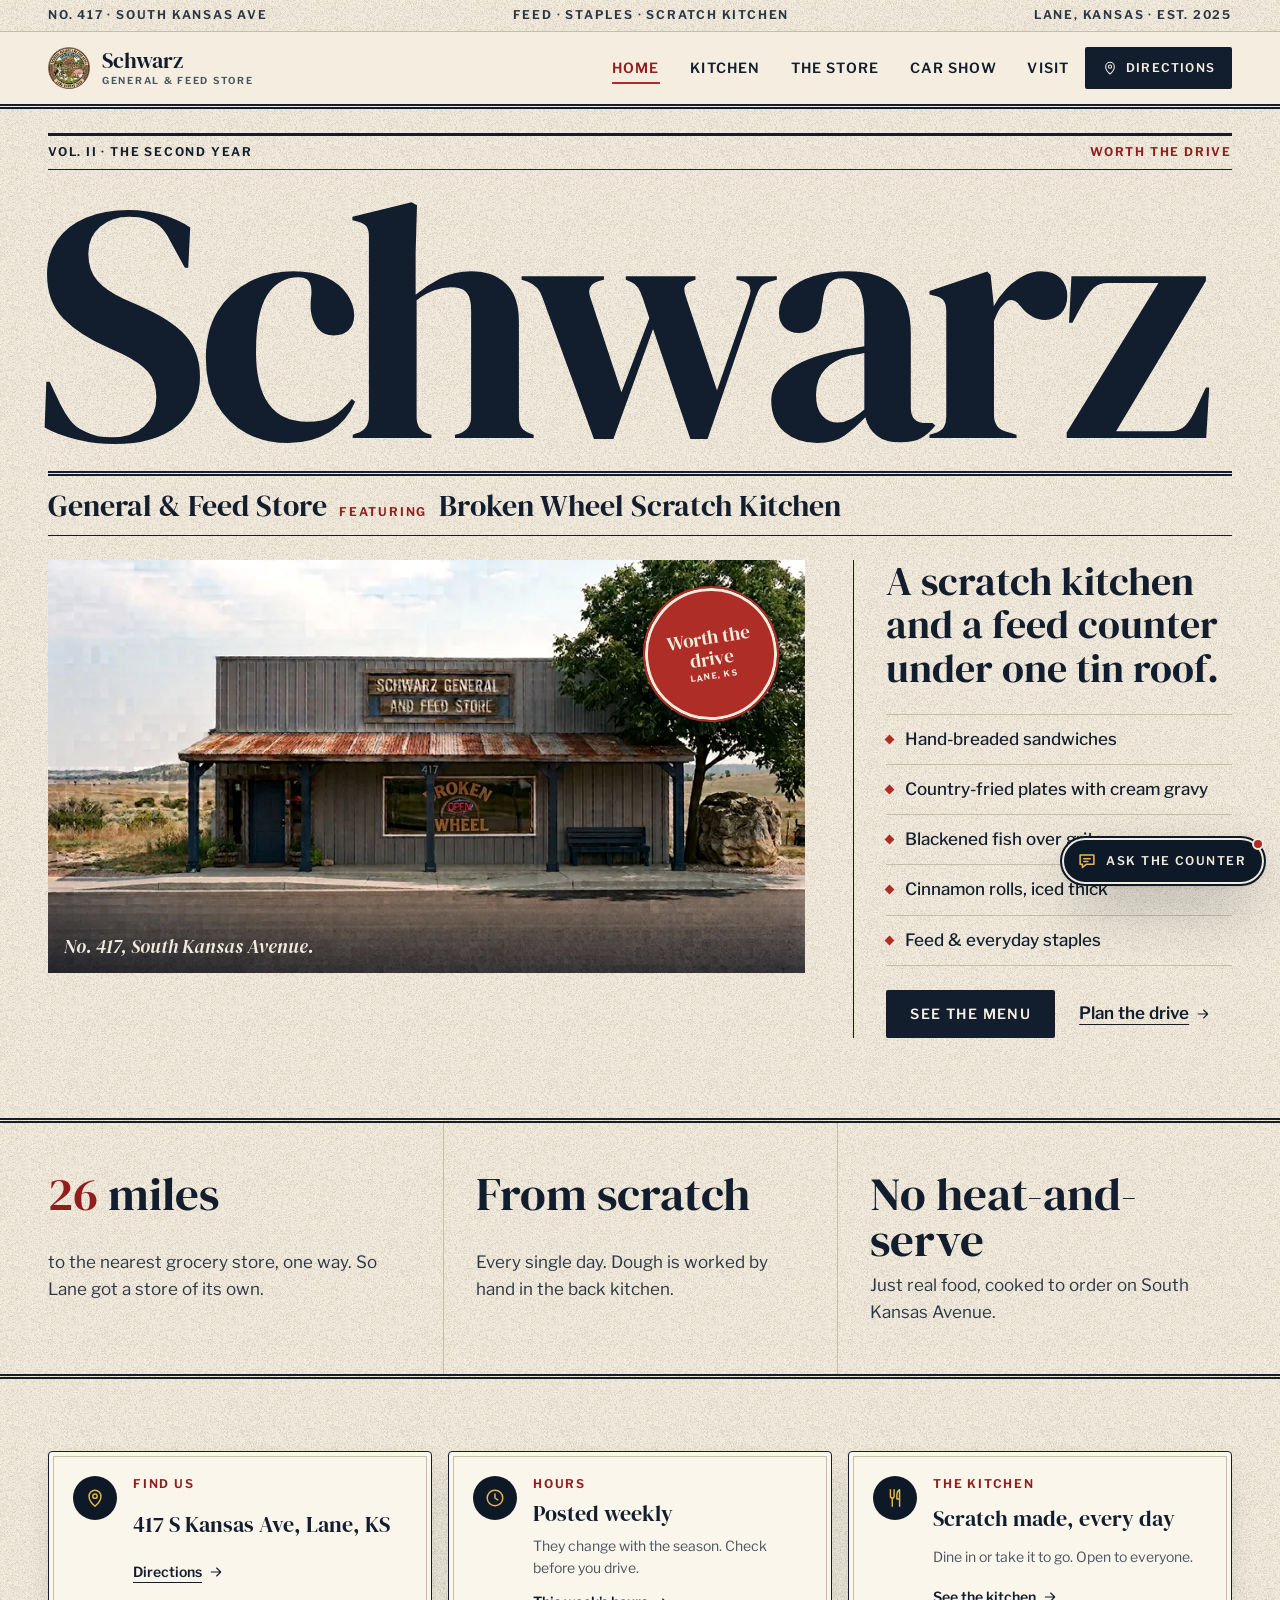
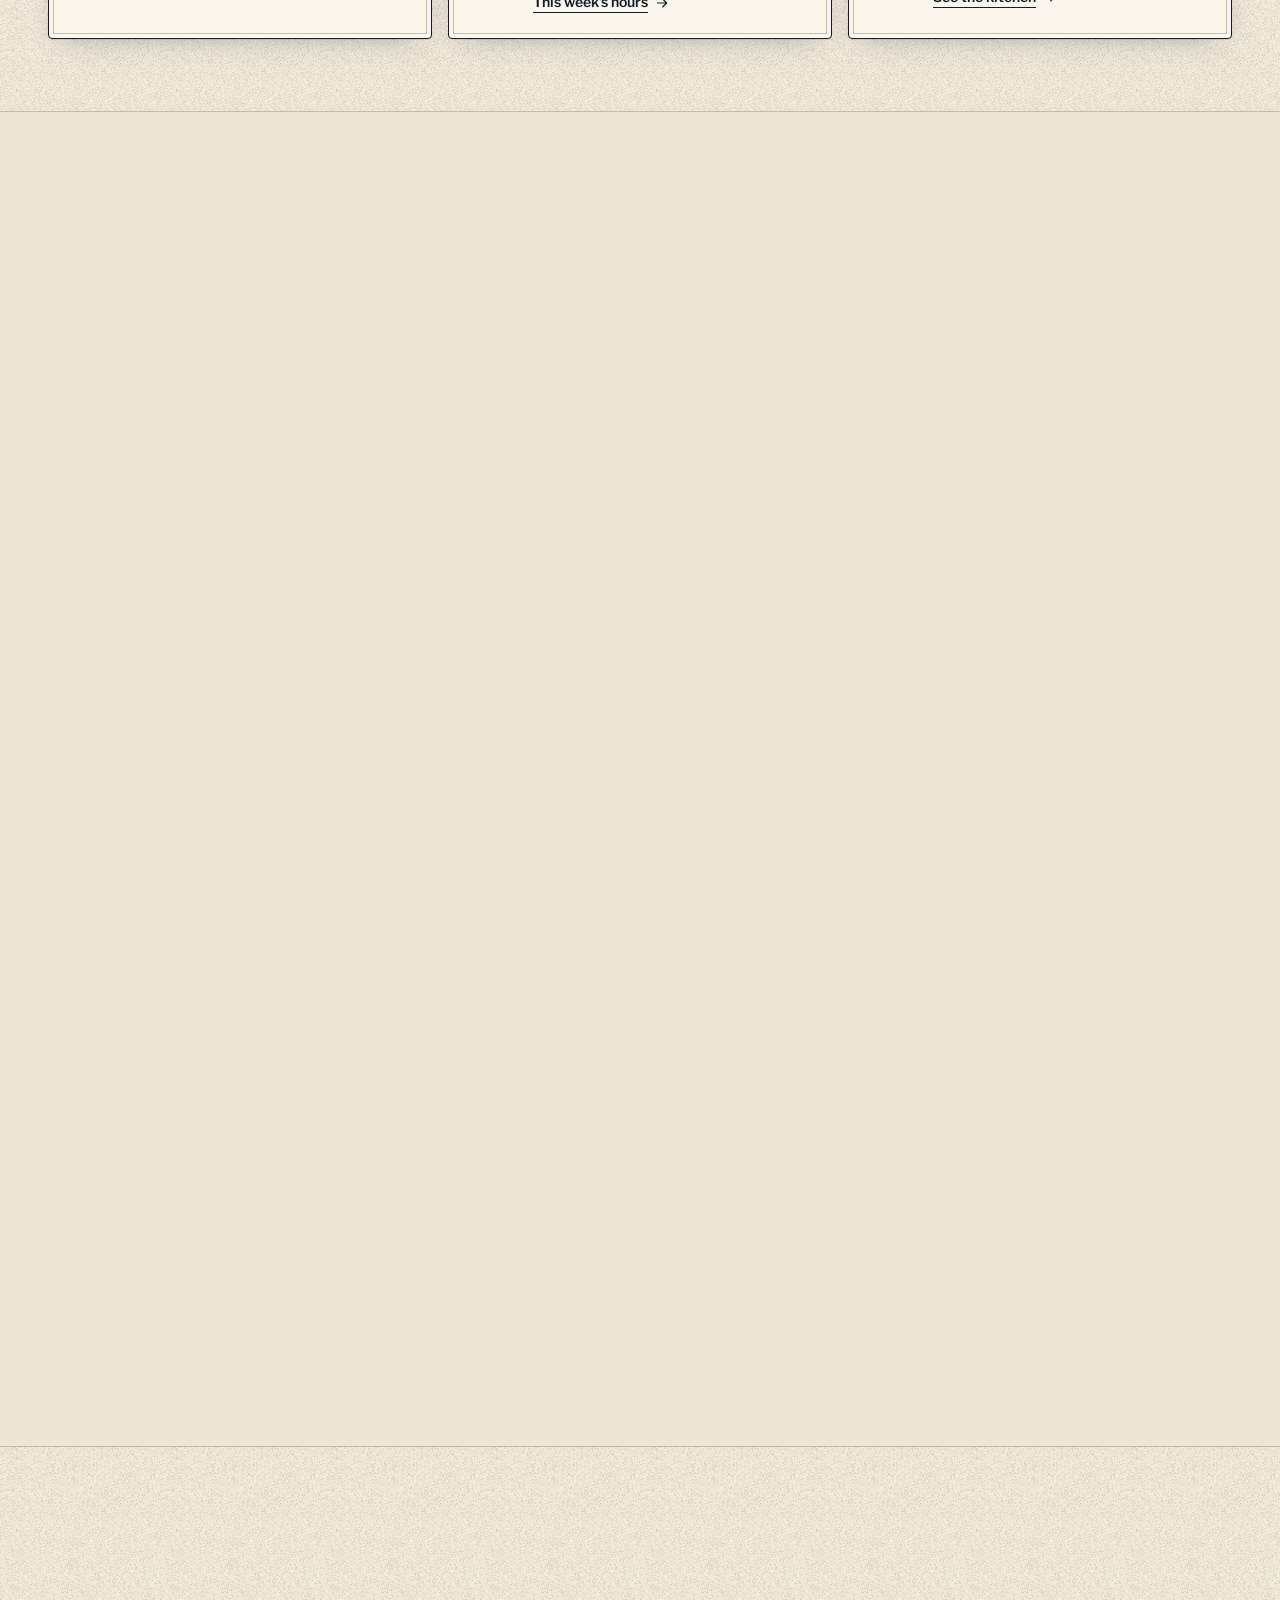
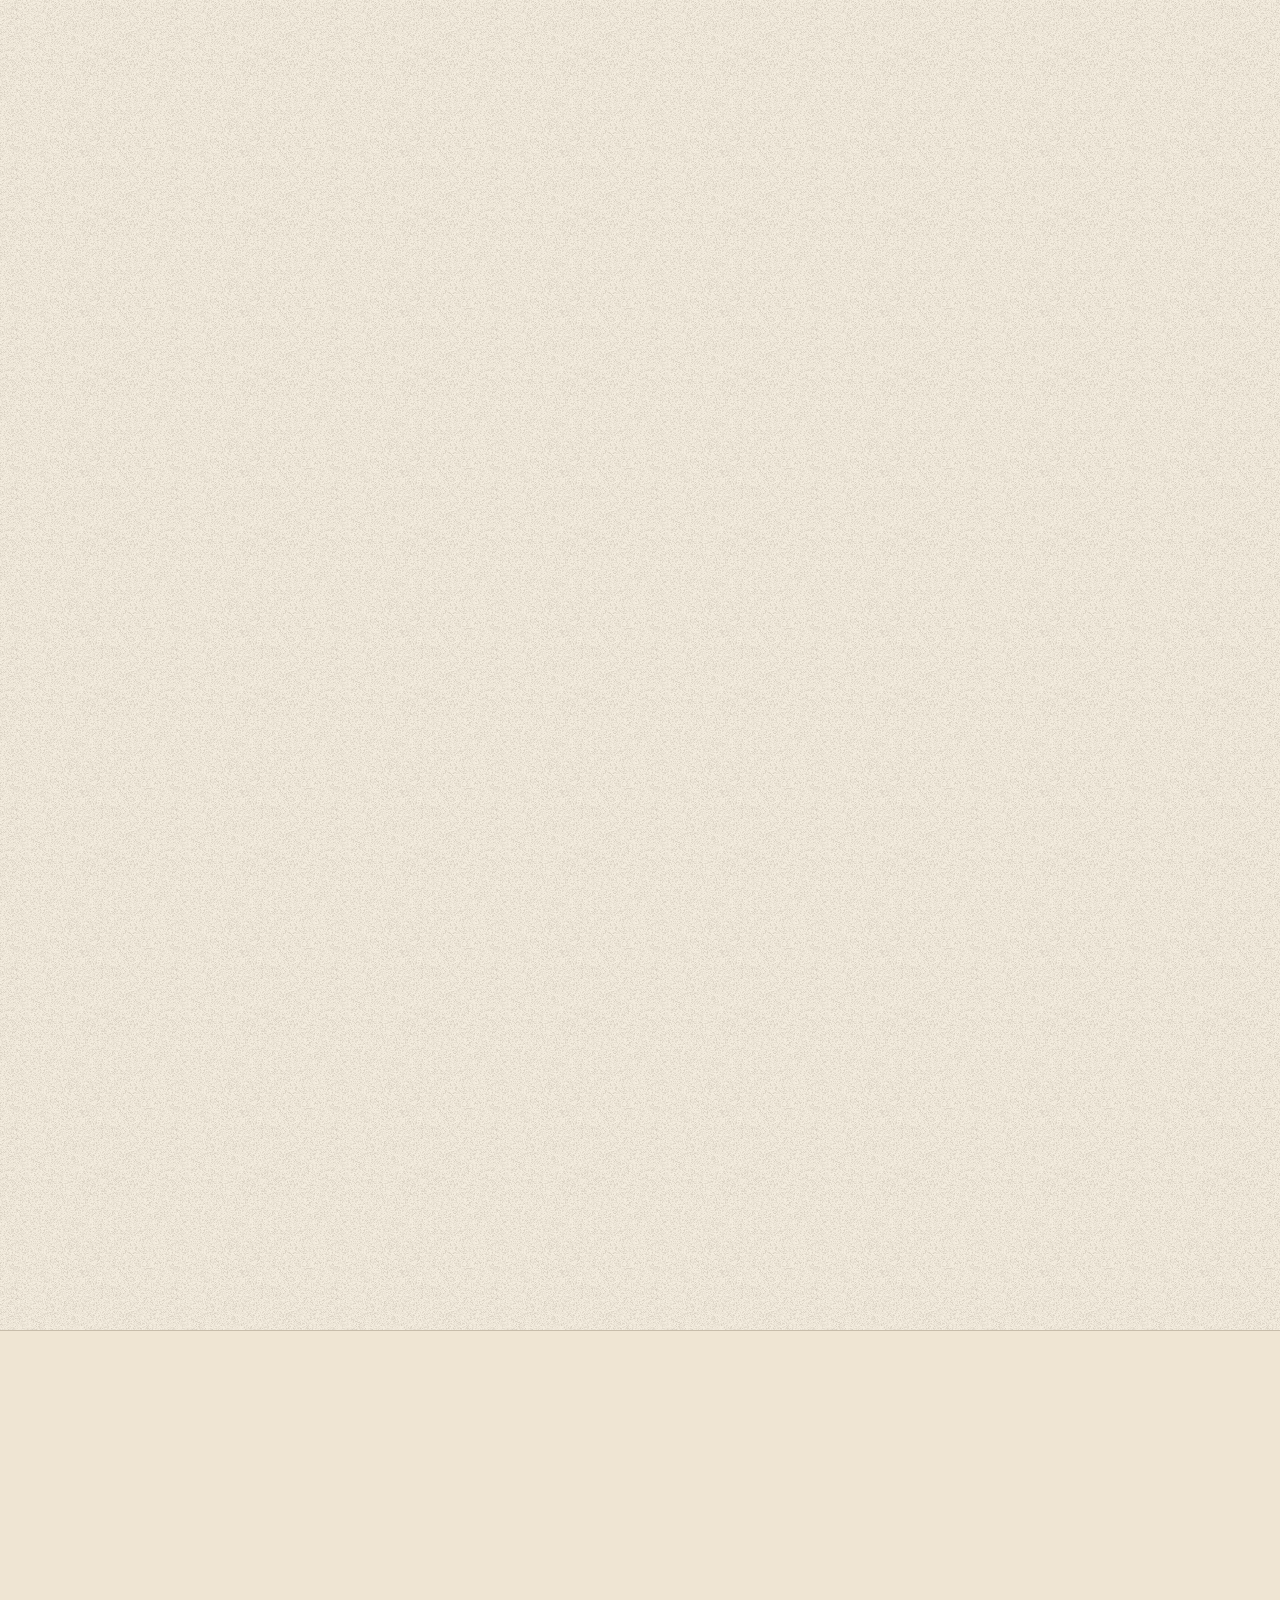
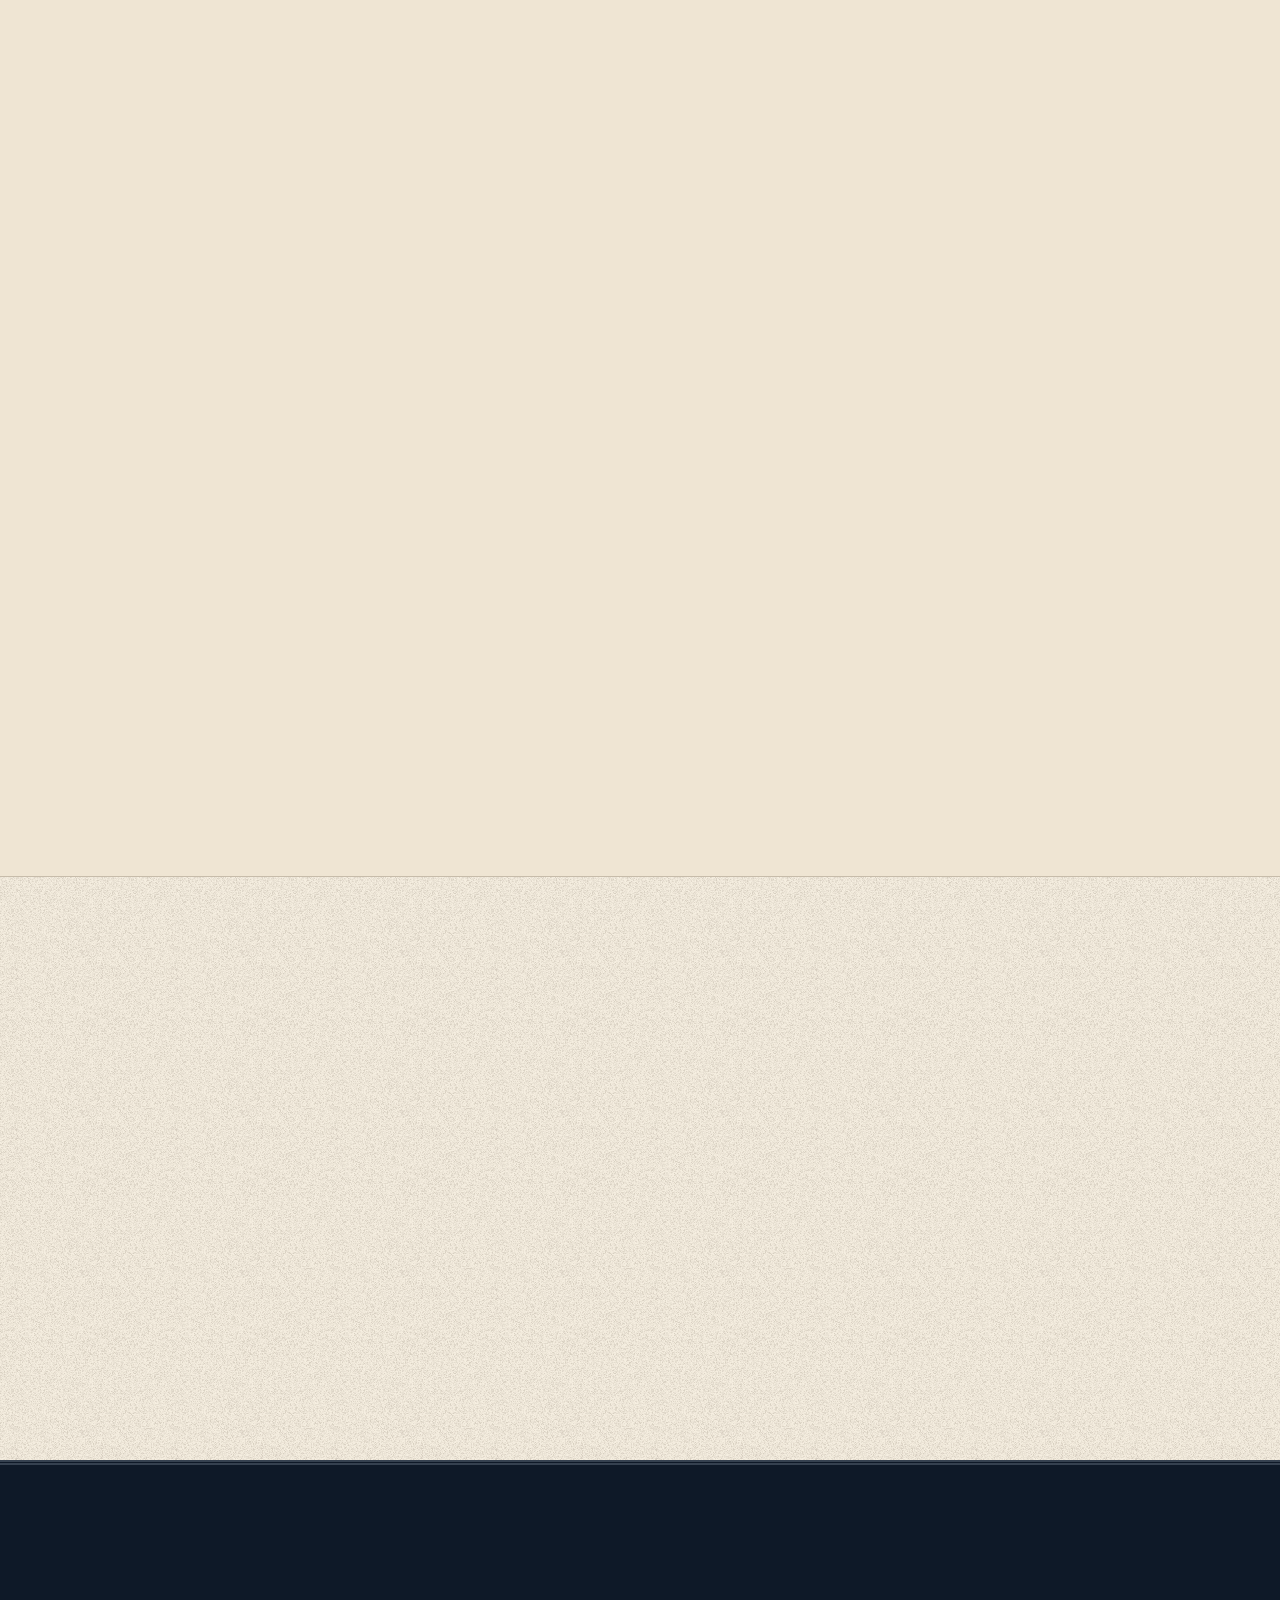
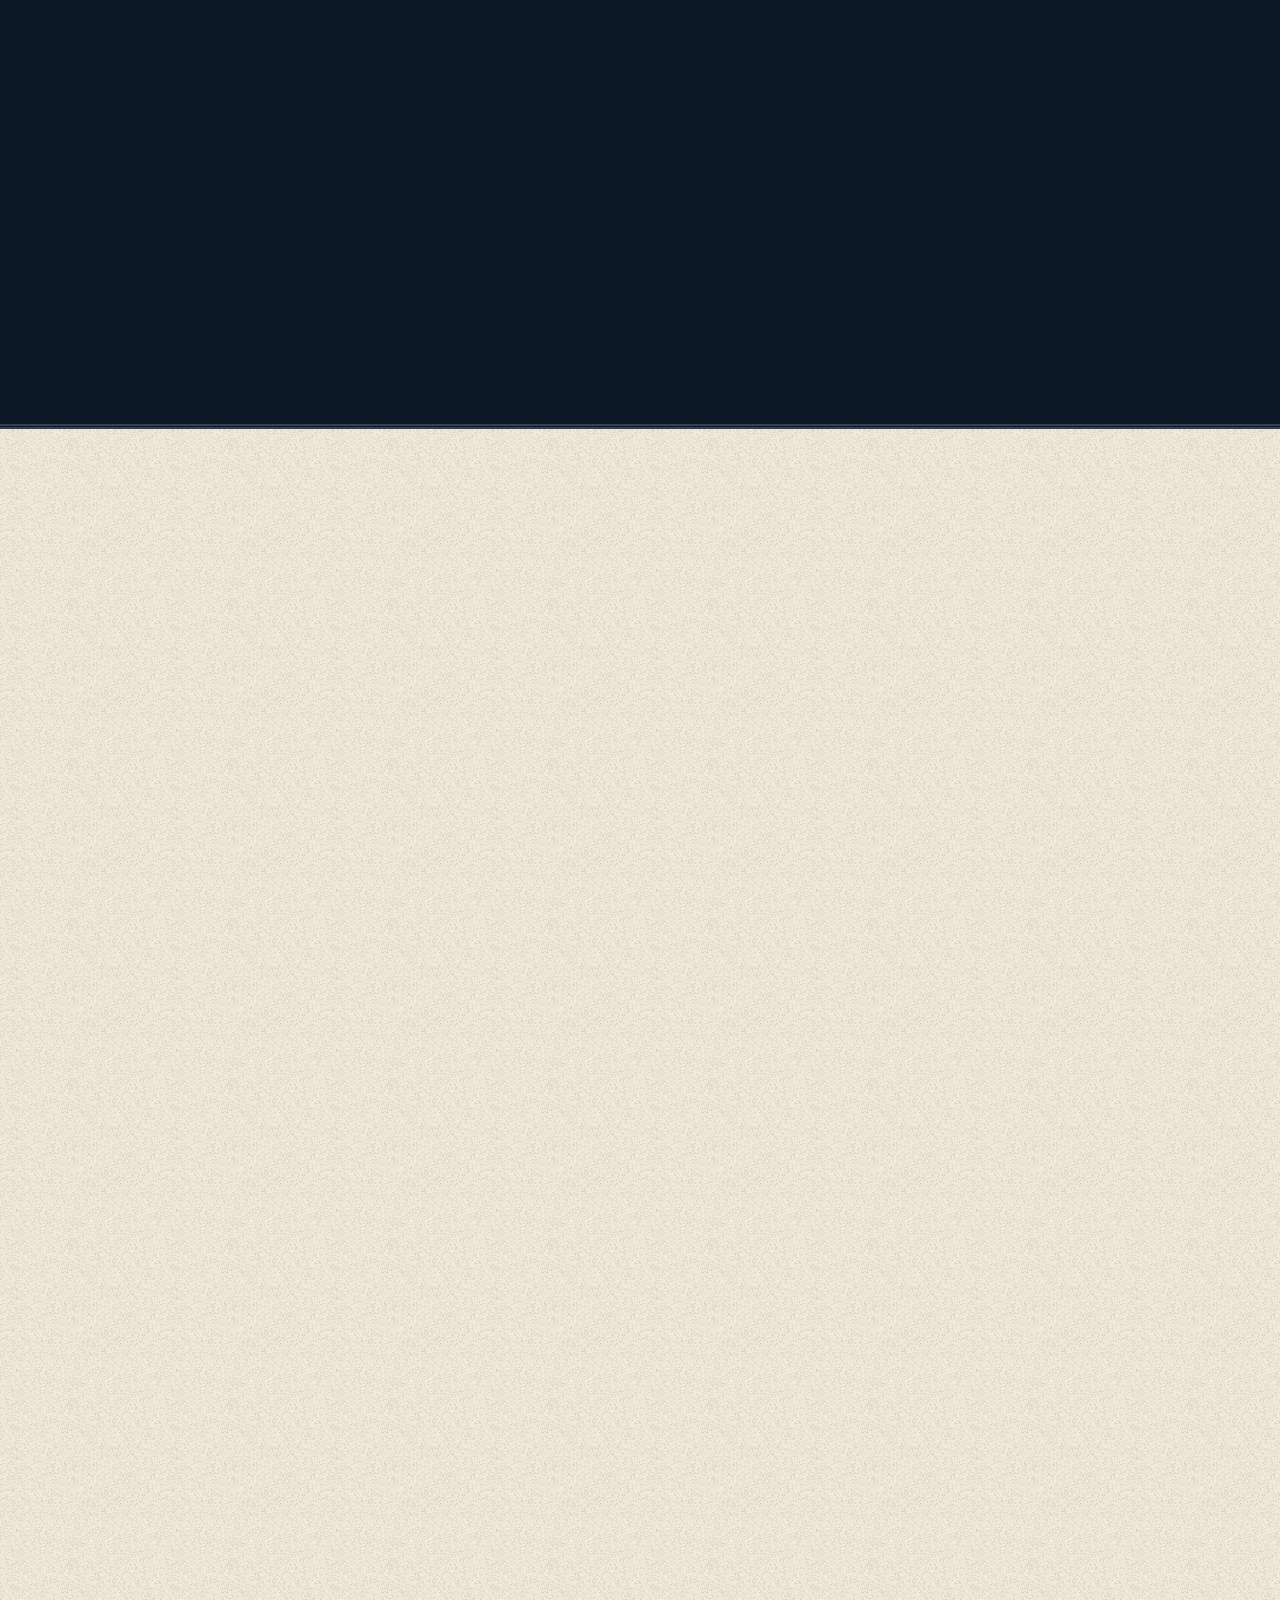
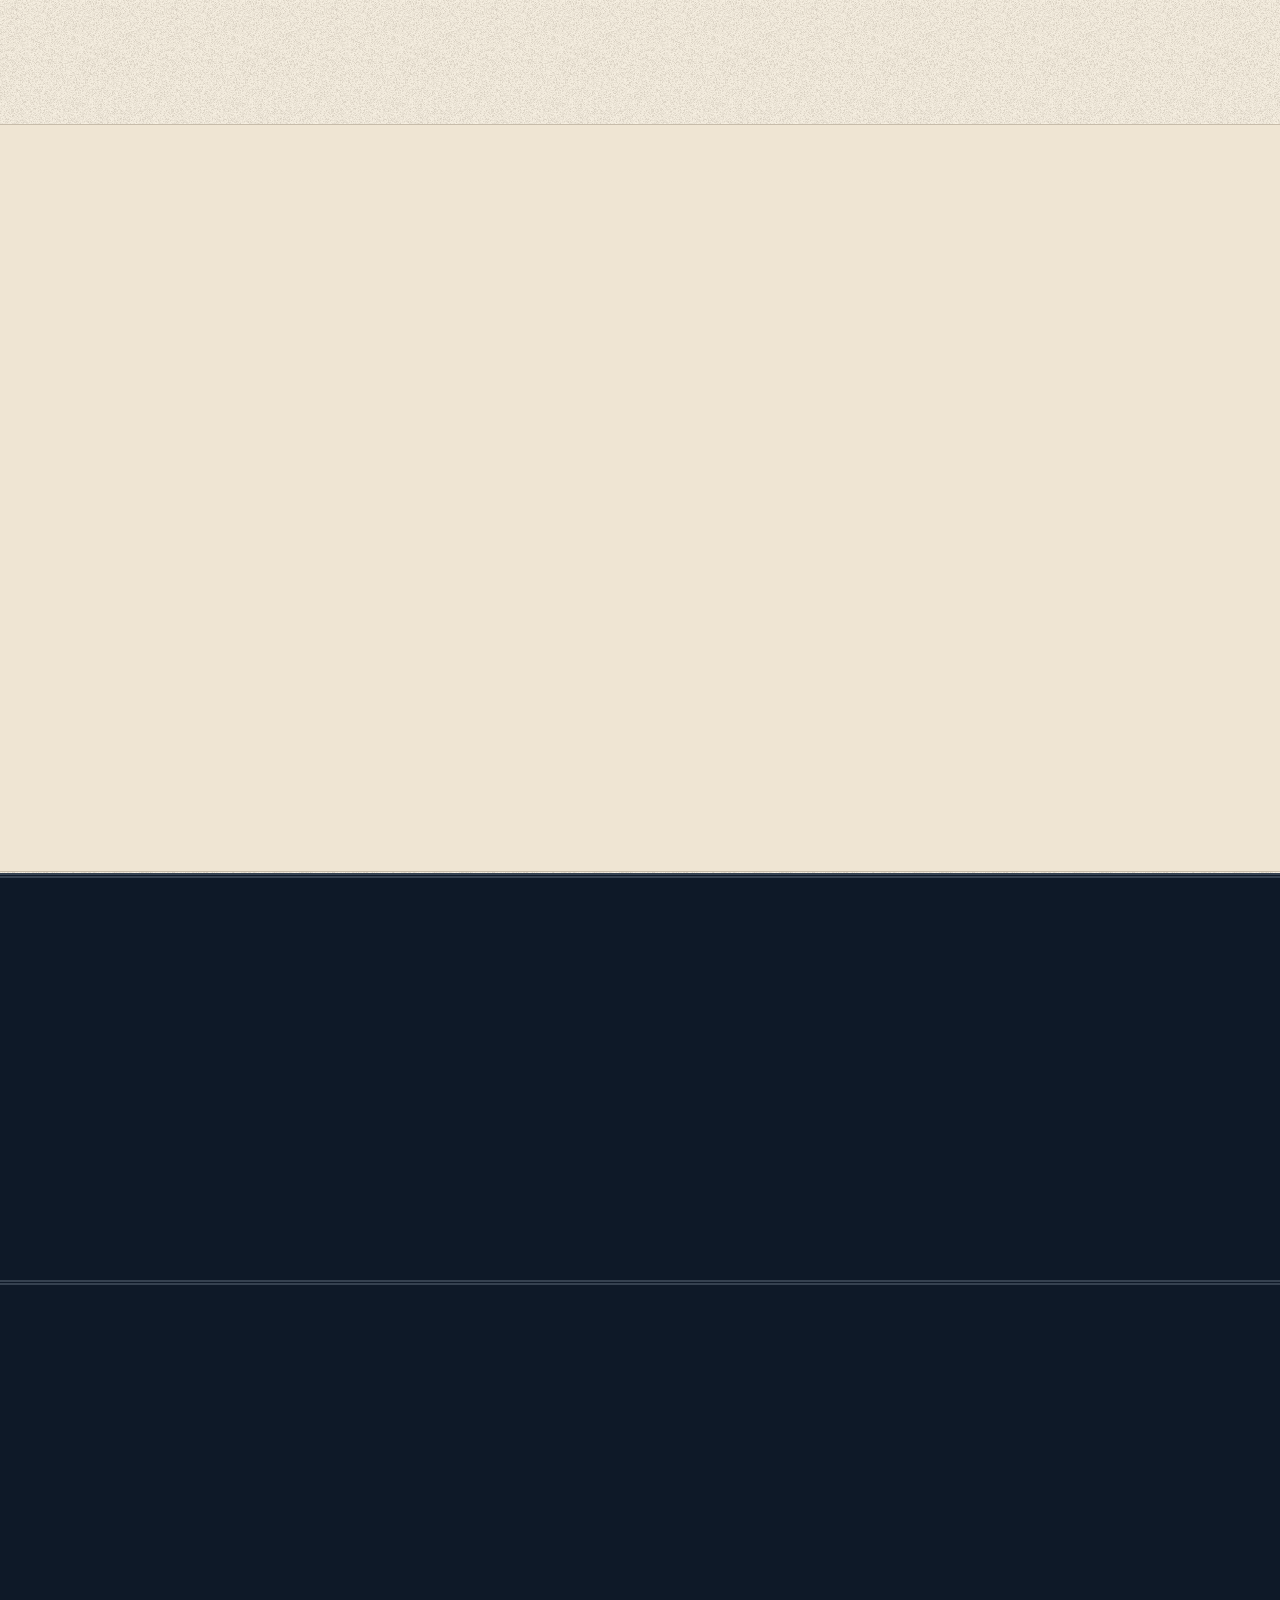
==== commit c8cfec56: "Fix stale-CSS bug, add share previews, full audit fixes Bug: v1 sent CSS/JS with a 24h cache, so ret" ====
--- a/index.html
+++ b/index.html
@@ -5,47 +5,63 @@
 <meta name="viewport" content="width=device-width, initial-scale=1, viewport-fit=cover">
 <title>Schwarz General & Feed Store · Broken Wheel Scratch Kitchen · Lane, Kansas</title>
 <meta name="description" content="General store, feed store and Broken Wheel Scratch Kitchen at 417 S Kansas Ave, Lane, Kansas. Made from scratch every single day. Worth the drive.">
-<meta name="theme-color" content="#f3ecdc">
+<link rel="canonical" href="https://schwarz-general-store-and-feed.nexlyr.solutions/">
+<meta name="theme-color" content="#f3ecdd">
+<meta name="robots" content="index, follow, max-image-preview:large">
 <meta property="og:type" content="website">
+<meta property="og:site_name" content="Schwarz General &amp; Feed Store">
+<meta property="og:locale" content="en_US">
+<meta property="og:url" content="https://schwarz-general-store-and-feed.nexlyr.solutions/">
 <meta property="og:title" content="Schwarz General & Feed Store · Broken Wheel Scratch Kitchen · Lane, Kansas">
 <meta property="og:description" content="General store, feed store and Broken Wheel Scratch Kitchen at 417 S Kansas Ave, Lane, Kansas. Made from scratch every single day. Worth the drive.">
-<meta property="og:image" content="/assets/img/storefront-1600.webp">
-<link rel="icon" type="image/png" href="/assets/img/favicon.png">
+<meta property="og:image" content="https://schwarz-general-store-and-feed.nexlyr.solutions/assets/img/og/og-home.jpg">
+<meta property="og:image:secure_url" content="https://schwarz-general-store-and-feed.nexlyr.solutions/assets/img/og/og-home.jpg">
+<meta property="og:image:type" content="image/jpeg">
+<meta property="og:image:width" content="1200">
+<meta property="og:image:height" content="630">
+<meta property="og:image:alt" content="Schwarz General &amp; Feed Store, 417 S Kansas Ave, Lane, Kansas">
+<meta name="twitter:card" content="summary_large_image">
+<meta name="twitter:title" content="Schwarz General & Feed Store · Broken Wheel Scratch Kitchen · Lane, Kansas">
+<meta name="twitter:description" content="General store, feed store and Broken Wheel Scratch Kitchen at 417 S Kansas Ave, Lane, Kansas. Made from scratch every single day. Worth the drive.">
+<meta name="twitter:image" content="https://schwarz-general-store-and-feed.nexlyr.solutions/assets/img/og/og-home.jpg">
+<link rel="icon" type="image/png" sizes="32x32" href="/assets/img/favicon-32.png">
+<link rel="icon" type="image/png" sizes="192x192" href="/assets/img/icon-192.png">
 <link rel="apple-touch-icon" href="/assets/img/apple-touch-icon.png">
+<link rel="manifest" href="/site.webmanifest">
 <script>document.documentElement.classList.add("js");try{if(sessionStorage.getItem("sz-seen")||matchMedia("(prefers-reduced-motion: reduce)").matches)document.documentElement.classList.add("pl-skip")}catch(e){}</script>
 <link rel="preload" href="/assets/fonts/dm-serif-display.woff2" as="font" type="font/woff2" crossorigin>
 <link rel="preload" href="/assets/fonts/libre-franklin.woff2" as="font" type="font/woff2" crossorigin>
 <link rel="preload" as="image" href="/assets/img/storefront-1600.webp" imagesrcset="/assets/img/storefront-900.webp 900w, /assets/img/storefront-1600.webp 1408w" imagesizes="(min-width: 960px) 66vw, 100vw" fetchpriority="high">
-<link rel="stylesheet" href="/assets/css/styles.css">
-<script src="/assets/js/main.js" defer></script>
-<script src="/assets/js/chat.js" defer></script>
+<link rel="stylesheet" href="/assets/css/styles.css?v=6cf71d01ed">
+<script src="/assets/js/main.js?v=9cc2ab634a" defer></script>
+<script src="/assets/js/chat.js?v=ffc75c835f" defer></script>
 <script type="speculationrules">{"prefetch":[{"where":{"href_matches":"/*"},"eagerness":"moderate"}]}</script>
-<script type="application/ld+json">{"@context": "https://schema.org", "@type": ["Store", "Restaurant"], "name": "Schwarz General & Feed Store", "alternateName": "Broken Wheel Scratch Kitchen", "description": "General store, feed store and scratch kitchen in Lane, Kansas.", "servesCuisine": "American, scratch-made comfort food", "foundingDate": "2025", "image": "/assets/img/storefront-1600.webp", "logo": "/assets/img/badge-400.webp", "address": {"@type": "PostalAddress", "streetAddress": "417 S Kansas Ave", "addressLocality": "Lane", "addressRegion": "KS", "postalCode": "66042", "addressCountry": "US"}, "sameAs": ["https://www.facebook.com/p/Schwarz-General-Feed-Store-61573037642657/", "https://www.instagram.com/schwarz_general_and_feed_store/"]}</script>
+<script type="application/ld+json">{"@context": "https://schema.org", "@type": ["Store", "Restaurant"], "name": "Schwarz General & Feed Store", "alternateName": "Broken Wheel Scratch Kitchen", "description": "General store, feed store and scratch kitchen in Lane, Kansas.", "servesCuisine": "American, scratch-made comfort food", "foundingDate": "2025", "url": "https://schwarz-general-store-and-feed.nexlyr.solutions/", "image": "https://schwarz-general-store-and-feed.nexlyr.solutions/assets/img/og/og-home.jpg", "logo": "https://schwarz-general-store-and-feed.nexlyr.solutions/assets/img/icon-512.png", "hasMap": "https://www.google.com/maps/search/?api=1&query=417+S+Kansas+Ave,+Lane,+KS+66042", "address": {"@type": "PostalAddress", "streetAddress": "417 S Kansas Ave", "addressLocality": "Lane", "addressRegion": "KS", "postalCode": "66042", "addressCountry": "US"}, "sameAs": ["https://www.facebook.com/p/Schwarz-General-Feed-Store-61573037642657/", "https://www.instagram.com/schwarz_general_and_feed_store/"]}</script>
 </head>
 <body>
 <a class="skip" href="#main">Skip to content</a>
 <div class="pl" aria-hidden="true">
   <div class="pl-frame"></div>
   <div class="pl-in">
-    <img class="pl-badge" src="/assets/img/badge-400.webp" width="164" height="164" alt="">
+    <img class="pl-badge" src="/assets/img/badge-328.webp" width="164" height="164" alt="">
     <p class="pl-word">Schwarz</p>
     <p class="pl-sub meta">General &amp; Feed Store &middot; Lane, Kansas</p>
     <div class="pl-bar"><span></span></div>
   </div>
 </div>
-<div class="issue meta"><div class="wrap"><span class="issue-left">No. 417 &middot; South Kansas Ave</span><span class="issue-mid">Feed &middot; Staples &middot; Scratch Kitchen</span><span>Lane, Kansas &middot; Est. 2025</span></div></div>
+<div class="issue meta" aria-hidden="true"><div class="wrap"><span class="issue-left">No. 417 &middot; South Kansas Ave</span><span class="issue-mid">Feed &middot; Staples &middot; Scratch Kitchen</span><span>Lane, Kansas &middot; Est. 2025</span></div></div>
 <header class="bar">
   <div class="wrap bar-in">
-    <a class="brand" href="/" aria-label="Schwarz General and Feed Store, home">
+    <a class="brand" href="/">
       <img src="/assets/img/badge-160.webp" width="42" height="42" alt="">
       <span class="brand-name">Schwarz<small>General &amp; Feed Store</small></span>
     </a>
     <nav class="nav" id="site-nav" aria-label="Primary">
-      <ul><li><a href="/" aria-current="page">Home<svg class="icon" aria-hidden="true"><use href="/assets/img/icons.svg#i-arrow"></use></svg></a></li><li><a href="/kitchen">Kitchen<svg class="icon" aria-hidden="true"><use href="/assets/img/icons.svg#i-arrow"></use></svg></a></li><li><a href="/store">The Store<svg class="icon" aria-hidden="true"><use href="/assets/img/icons.svg#i-arrow"></use></svg></a></li><li><a href="/events">Car Show<svg class="icon" aria-hidden="true"><use href="/assets/img/icons.svg#i-arrow"></use></svg></a></li><li><a href="/visit">Visit<svg class="icon" aria-hidden="true"><use href="/assets/img/icons.svg#i-arrow"></use></svg></a></li></ul>
-      <div class="nav-cta"><a class="btn" href="https://www.google.com/maps/dir/?api=1&amp;destination=417+S+Kansas+Ave,+Lane,+KS+66042" target="_blank" rel="noopener"><svg class="icon" aria-hidden="true"><use href="/assets/img/icons.svg#i-pin"></use></svg>Get directions</a></div>
+      <ul><li><a href="/" aria-current="page">Home<svg class="icon" width="20" height="20" aria-hidden="true" focusable="false"><use href="/assets/img/icons.svg?v=bdfcad5f56#i-arrow"></use></svg></a></li><li><a href="/kitchen">Kitchen<svg class="icon" width="20" height="20" aria-hidden="true" focusable="false"><use href="/assets/img/icons.svg?v=bdfcad5f56#i-arrow"></use></svg></a></li><li><a href="/store">The Store<svg class="icon" width="20" height="20" aria-hidden="true" focusable="false"><use href="/assets/img/icons.svg?v=bdfcad5f56#i-arrow"></use></svg></a></li><li><a href="/events">Car Show<svg class="icon" width="20" height="20" aria-hidden="true" focusable="false"><use href="/assets/img/icons.svg?v=bdfcad5f56#i-arrow"></use></svg></a></li><li><a href="/visit">Visit<svg class="icon" width="20" height="20" aria-hidden="true" focusable="false"><use href="/assets/img/icons.svg?v=bdfcad5f56#i-arrow"></use></svg></a></li></ul>
+      <div class="nav-cta"><a class="btn" href="https://www.google.com/maps/dir/?api=1&amp;destination=417+S+Kansas+Ave,+Lane,+KS+66042" target="_blank" rel="noopener"><svg class="icon" width="20" height="20" aria-hidden="true" focusable="false"><use href="/assets/img/icons.svg?v=bdfcad5f56#i-pin"></use></svg>Get directions</a></div>
       <p class="nav-foot">417 S Kansas Ave &middot; Lane, KS</p>
     </nav>
-    <a class="btn btn-sm bar-cta" href="https://www.google.com/maps/dir/?api=1&amp;destination=417+S+Kansas+Ave,+Lane,+KS+66042" target="_blank" rel="noopener"><svg class="icon" aria-hidden="true"><use href="/assets/img/icons.svg#i-pin"></use></svg>Directions</a>
+    <a class="btn btn-sm bar-cta" href="https://www.google.com/maps/dir/?api=1&amp;destination=417+S+Kansas+Ave,+Lane,+KS+66042" target="_blank" rel="noopener"><svg class="icon" width="20" height="20" aria-hidden="true" focusable="false"><use href="/assets/img/icons.svg?v=bdfcad5f56#i-pin"></use></svg>Directions</a>
     <button class="menu-btn" type="button" aria-expanded="false" aria-controls="site-nav"><span class="bars" aria-hidden="true"></span><span class="lbl">Menu</span></button>
   </div>
 </header>
@@ -72,7 +88,7 @@
         </ul>
         <div class="cta-row">
           <a class="btn" href="/kitchen">See the menu</a>
-          <a class="link" href="/visit">Plan the drive<svg class="icon" aria-hidden="true"><use href="/assets/img/icons.svg#i-arrow"></use></svg></a>
+          <a class="link" href="/visit">Plan the drive<svg class="icon" width="20" height="20" aria-hidden="true" focusable="false"><use href="/assets/img/icons.svg?v=bdfcad5f56#i-arrow"></use></svg></a>
         </div>
       </div>
     </div>
@@ -91,9 +107,9 @@
 
 <section class="sec sec-tight" aria-label="Visit at a glance">
   <div class="wrap info-cards">
-    <div class="info-card"><span class="ic"><svg class="" aria-hidden="true"><use href="/assets/img/icons.svg#i-pin"></use></svg></span><span class="meta">Find us</span><strong>417 S Kansas Ave, Lane, KS</strong><a class="link" href="https://www.google.com/maps/dir/?api=1&amp;destination=417+S+Kansas+Ave,+Lane,+KS+66042" target="_blank" rel="noopener">Directions<svg class="icon" aria-hidden="true"><use href="/assets/img/icons.svg#i-arrow"></use></svg></a></div>
-    <div class="info-card"><span class="ic"><svg class="" aria-hidden="true"><use href="/assets/img/icons.svg#i-clock"></use></svg></span><span class="meta">Hours</span><strong>Posted weekly</strong><p>They change with the season. Check before you drive.</p><a class="link" href="https://www.facebook.com/p/Schwarz-General-Feed-Store-61573037642657/" target="_blank" rel="noopener">This week's hours<svg class="icon" aria-hidden="true"><use href="/assets/img/icons.svg#i-arrow"></use></svg></a></div>
-    <div class="info-card"><span class="ic"><svg class="" aria-hidden="true"><use href="/assets/img/icons.svg#i-fork"></use></svg></span><span class="meta">The kitchen</span><strong>Scratch made, every day</strong><p>Dine in or take it to go. Open to everyone.</p><a class="link" href="/kitchen">See the kitchen<svg class="icon" aria-hidden="true"><use href="/assets/img/icons.svg#i-arrow"></use></svg></a></div>
+    <div class="info-card"><span class="ic"><svg width="20" height="20" aria-hidden="true" focusable="false"><use href="/assets/img/icons.svg?v=bdfcad5f56#i-pin"></use></svg></span><span class="meta">Find us</span><strong>417 S Kansas Ave, Lane, KS</strong><a class="link" href="https://www.google.com/maps/dir/?api=1&amp;destination=417+S+Kansas+Ave,+Lane,+KS+66042" target="_blank" rel="noopener">Directions<svg class="icon" width="20" height="20" aria-hidden="true" focusable="false"><use href="/assets/img/icons.svg?v=bdfcad5f56#i-arrow"></use></svg></a></div>
+    <div class="info-card"><span class="ic"><svg width="20" height="20" aria-hidden="true" focusable="false"><use href="/assets/img/icons.svg?v=bdfcad5f56#i-clock"></use></svg></span><span class="meta">Hours</span><strong>Posted weekly</strong><p>They change with the season. Check before you drive.</p><a class="link" href="https://www.facebook.com/p/Schwarz-General-Feed-Store-61573037642657/" target="_blank" rel="noopener">This week's hours<svg class="icon" width="20" height="20" aria-hidden="true" focusable="false"><use href="/assets/img/icons.svg?v=bdfcad5f56#i-arrow"></use></svg></a></div>
+    <div class="info-card"><span class="ic"><svg width="20" height="20" aria-hidden="true" focusable="false"><use href="/assets/img/icons.svg?v=bdfcad5f56#i-fork"></use></svg></span><span class="meta">The kitchen</span><strong>Scratch made, every day</strong><p>Dine in or take it to go. Open to everyone.</p><a class="link" href="/kitchen">See the kitchen<svg class="icon" width="20" height="20" aria-hidden="true" focusable="false"><use href="/assets/img/icons.svg?v=bdfcad5f56#i-arrow"></use></svg></a></div>
   </div>
 </section>
 
@@ -106,26 +122,26 @@
       </div>
       <a class="btn btn-ghost" href="/kitchen">Full kitchen</a>
     </div>
-    <div class="rail" role="list">
+    <div class="rail">
       <a class="dish-card" href="/kitchen#sandwich">
         <div class="ph"><img src="/assets/img/tenderloin-720.webp" srcset="/assets/img/tenderloin-480.webp 480w, /assets/img/tenderloin-720.webp 720w" sizes="(min-width: 1000px) 22vw, (min-width: 640px) 44vw, 76vw" width="720" height="960" alt="A hand-breaded fried sandwich with lettuce, tomato and red onion on checkered paper" loading="lazy" decoding="async"><span class="tag meta">Sandwiches</span></div>
         <div class="dish-body"><h3>The hand-breaded sandwich</h3><p>Pounded thin, breaded by hand, fried until the crust cracks. Hangs off the bun on purpose.</p></div>
-        <div class="dish-foot"><span class="meta">Made from scratch</span><svg class="icon" aria-hidden="true"><use href="/assets/img/icons.svg#i-arrow"></use></svg></div>
+        <div class="dish-foot"><span class="meta">Made from scratch</span><svg class="icon" width="20" height="20" aria-hidden="true" focusable="false"><use href="/assets/img/icons.svg?v=bdfcad5f56#i-arrow"></use></svg></div>
       </a>
       <a class="dish-card" href="/kitchen#country-fried">
         <div class="ph"><img src="/assets/img/chicken-fried-steak-720.webp" srcset="/assets/img/chicken-fried-steak-480.webp 480w, /assets/img/chicken-fried-steak-720.webp 720w" sizes="(min-width: 1000px) 22vw, (min-width: 640px) 44vw, 76vw" width="720" height="960" alt="A country-fried plate smothered in cream gravy with mashed potatoes and green beans" loading="lazy" decoding="async"><span class="tag meta">Plates</span></div>
         <div class="dish-body"><h3>Country-fried, cream gravy</h3><p>Crisp and golden under peppered cream gravy, with real mash and green beans.</p></div>
-        <div class="dish-foot"><span class="meta">Made from scratch</span><svg class="icon" aria-hidden="true"><use href="/assets/img/icons.svg#i-arrow"></use></svg></div>
+        <div class="dish-foot"><span class="meta">Made from scratch</span><svg class="icon" width="20" height="20" aria-hidden="true" focusable="false"><use href="/assets/img/icons.svg?v=bdfcad5f56#i-arrow"></use></svg></div>
       </a>
       <a class="dish-card" href="/kitchen#fish">
         <div class="ph"><img src="/assets/img/blackened-fish-960.webp" srcset="/assets/img/blackened-fish-560.webp 560w, /assets/img/blackened-fish-960.webp 960w" sizes="(min-width: 1000px) 22vw, (min-width: 640px) 44vw, 76vw" width="960" height="1199" alt="Blackened white fish over yellow grits with a charred lemon half" loading="lazy" decoding="async"><span class="tag meta">Plates</span></div>
         <div class="dish-body"><h3>Blackened fish & grits</h3><p>Spice-crusted and seared hard over buttery yellow grits, charred lemon on the side.</p></div>
-        <div class="dish-foot"><span class="meta">Made from scratch</span><svg class="icon" aria-hidden="true"><use href="/assets/img/icons.svg#i-arrow"></use></svg></div>
+        <div class="dish-foot"><span class="meta">Made from scratch</span><svg class="icon" width="20" height="20" aria-hidden="true" focusable="false"><use href="/assets/img/icons.svg?v=bdfcad5f56#i-arrow"></use></svg></div>
       </a>
       <a class="dish-card" href="/kitchen#rolls">
         <div class="ph"><img src="/assets/img/cinnamon-roll-960.webp" srcset="/assets/img/cinnamon-roll-560.webp 560w, /assets/img/cinnamon-roll-960.webp 960w" sizes="(min-width: 1000px) 22vw, (min-width: 640px) 44vw, 76vw" width="960" height="960" alt="A cinnamon roll with a thick layer of white icing in a clear box" loading="lazy" decoding="async"><span class="tag meta">From the oven</span></div>
         <div class="dish-body"><h3>Cinnamon rolls</h3><p>Hand-kneaded dough, rolled with cinnamon and iced thick. They go early.</p></div>
-        <div class="dish-foot"><span class="meta">Made from scratch</span><svg class="icon" aria-hidden="true"><use href="/assets/img/icons.svg#i-arrow"></use></svg></div>
+        <div class="dish-foot"><span class="meta">Made from scratch</span><svg class="icon" width="20" height="20" aria-hidden="true" focusable="false"><use href="/assets/img/icons.svg?v=bdfcad5f56#i-arrow"></use></svg></div>
       </a>
     </div>
   </div>
@@ -144,7 +160,7 @@
         <p>Schwarz General &amp; Feed Store opened on South Kansas Avenue in 2025 with a simple idea: folks in and around Lane shouldn't have to burn a tank of gas for feed, staples, or a hot meal.</p>
         <p>So there's a feed counter for the farms, shelves stocked with the everyday things, and a kitchen in the back called Broken Wheel, where nothing comes out of a box.</p>
       </div>
-      <div class="cta-row"><a class="link" href="/store">Inside the store<svg class="icon" aria-hidden="true"><use href="/assets/img/icons.svg#i-arrow"></use></svg></a></div>
+      <div class="cta-row"><a class="link" href="/store">Inside the store<svg class="icon" width="20" height="20" aria-hidden="true" focusable="false"><use href="/assets/img/icons.svg?v=bdfcad5f56#i-arrow"></use></svg></a></div>
     </div>
     <figure class="rv">
       <div class="ph keyline" style="aspect-ratio:3/4"><img src="/assets/img/scratch-dough-720.webp" srcset="/assets/img/scratch-dough-480.webp 480w, /assets/img/scratch-dough-720.webp 720w" sizes="(min-width: 900px) 40vw, 100vw" width="720" height="960" alt="A young helper kneading a big ball of dough on a floured steel counter" loading="lazy" decoding="async"></div>
@@ -200,10 +216,10 @@
   <div class="wrap">
     <div class="sec-head"><h2 id="ways-h">More than a lunch stop</h2></div>
     <div class="features">
-      <a class="feature" href="/kitchen"><span class="ic"><svg class="" aria-hidden="true"><use href="/assets/img/icons.svg#i-fork"></use></svg></span><h3>Pull up a chair</h3><p>Sit down for a plate cooked to order in the back kitchen.</p><span class="link">The kitchen<svg class="icon" aria-hidden="true"><use href="/assets/img/icons.svg#i-arrow"></use></svg></span></a>
-      <a class="feature" href="#chat" data-chat><span class="ic"><svg class="" aria-hidden="true"><use href="/assets/img/icons.svg#i-bag"></use></svg></span><h3>Take it to go</h3><p>Order at the counter. Big order? Message us ahead.</p><span class="link">Ask us<svg class="icon" aria-hidden="true"><use href="/assets/img/icons.svg#i-arrow"></use></svg></span></a>
-      <a class="feature" href="/store"><span class="ic"><svg class="" aria-hidden="true"><use href="/assets/img/icons.svg#i-wheat"></use></svg></span><h3>Feed &amp; staples</h3><p>Feed for the herd and the coop, plus the everyday things.</p><span class="link">The store<svg class="icon" aria-hidden="true"><use href="/assets/img/icons.svg#i-arrow"></use></svg></span></a>
-      <a class="feature" href="/events"><span class="ic"><svg class="" aria-hidden="true"><use href="/assets/img/icons.svg#i-car"></use></svg></span><h3>The car show</h3><p>Once a year, chrome lines South Kansas Avenue.</p><span class="link">See the show<svg class="icon" aria-hidden="true"><use href="/assets/img/icons.svg#i-arrow"></use></svg></span></a>
+      <a class="feature" href="/kitchen"><span class="ic"><svg width="20" height="20" aria-hidden="true" focusable="false"><use href="/assets/img/icons.svg?v=bdfcad5f56#i-fork"></use></svg></span><h3>Pull up a chair</h3><p>Sit down for a plate cooked to order in the back kitchen.</p><span class="link">The kitchen<svg class="icon" width="20" height="20" aria-hidden="true" focusable="false"><use href="/assets/img/icons.svg?v=bdfcad5f56#i-arrow"></use></svg></span></a>
+      <a class="feature" href="#chat" data-chat><span class="ic"><svg width="20" height="20" aria-hidden="true" focusable="false"><use href="/assets/img/icons.svg?v=bdfcad5f56#i-bag"></use></svg></span><h3>Take it to go</h3><p>Order at the counter. Big order? Message us ahead.</p><span class="link">Ask us<svg class="icon" width="20" height="20" aria-hidden="true" focusable="false"><use href="/assets/img/icons.svg?v=bdfcad5f56#i-arrow"></use></svg></span></a>
+      <a class="feature" href="/store"><span class="ic"><svg width="20" height="20" aria-hidden="true" focusable="false"><use href="/assets/img/icons.svg?v=bdfcad5f56#i-wheat"></use></svg></span><h3>Feed &amp; staples</h3><p>Feed for the herd and the coop, plus the everyday things.</p><span class="link">The store<svg class="icon" width="20" height="20" aria-hidden="true" focusable="false"><use href="/assets/img/icons.svg?v=bdfcad5f56#i-arrow"></use></svg></span></a>
+      <a class="feature" href="/events"><span class="ic"><svg width="20" height="20" aria-hidden="true" focusable="false"><use href="/assets/img/icons.svg?v=bdfcad5f56#i-car"></use></svg></span><h3>The car show</h3><p>Once a year, chrome lines South Kansas Avenue.</p><span class="link">See the show<svg class="icon" width="20" height="20" aria-hidden="true" focusable="false"><use href="/assets/img/icons.svg?v=bdfcad5f56#i-arrow"></use></svg></span></a>
     </div>
   </div>
 </section>
@@ -211,7 +227,7 @@
 <section class="night" aria-label="What folks say">
   <div class="wrap quote-grid">
     <figure class="quote">
-      <div class="stars" aria-hidden="true"><svg class="" aria-hidden="true"><use href="/assets/img/icons.svg#i-star"></use></svg><svg class="" aria-hidden="true"><use href="/assets/img/icons.svg#i-star"></use></svg><svg class="" aria-hidden="true"><use href="/assets/img/icons.svg#i-star"></use></svg><svg class="" aria-hidden="true"><use href="/assets/img/icons.svg#i-star"></use></svg><svg class="" aria-hidden="true"><use href="/assets/img/icons.svg#i-star"></use></svg></div>
+      <div class="stars" aria-hidden="true"><svg width="20" height="20" aria-hidden="true" focusable="false"><use href="/assets/img/icons.svg?v=bdfcad5f56#i-star"></use></svg><svg width="20" height="20" aria-hidden="true" focusable="false"><use href="/assets/img/icons.svg?v=bdfcad5f56#i-star"></use></svg><svg width="20" height="20" aria-hidden="true" focusable="false"><use href="/assets/img/icons.svg?v=bdfcad5f56#i-star"></use></svg><svg width="20" height="20" aria-hidden="true" focusable="false"><use href="/assets/img/icons.svg?v=bdfcad5f56#i-star"></use></svg><svg width="20" height="20" aria-hidden="true" focusable="false"><use href="/assets/img/icons.svg?v=bdfcad5f56#i-star"></use></svg></div>
       <blockquote><p>They are so kind. They meet a community need.</p></blockquote>
       <figcaption><span class="meta">@windowwolfkc</span><span>on making the drive out from Kansas City</span></figcaption>
     </figure>
@@ -242,11 +258,11 @@
       <div class="event-body">
         <div class="event-top">
           <div class="date-block" aria-hidden="true"><span class="m meta">June</span><span class="d">13</span><span class="y">2026</span></div>
-          <div><span class="meta red">Second annual &middot; Gates 11:00 AM</span><h3>The Schwarz Car Show</h3></div>
+          <div><span class="meta red">Second annual &middot; Gates 11:00 AM</span><h3 class="ev-title">The Schwarz Car Show</h3></div>
         </div>
         <p>All makes, all models, all years. Vendors along the street, food from the kitchen all day, and fun for the whole family.</p>
         <div class="chips"><span class="chip">Classic cars</span><span class="chip">Vendors</span><span class="chip">Food</span><span class="chip">Family</span></div>
-        <div class="cta-row"><a class="btn" href="/events">See the car show</a><a class="link" href="https://www.facebook.com/p/Schwarz-General-Feed-Store-61573037642657/" target="_blank" rel="noopener">Next date on Facebook<svg class="icon" aria-hidden="true"><use href="/assets/img/icons.svg#i-arrow"></use></svg></a></div>
+        <div class="cta-row"><a class="btn" href="/events">See the car show</a><a class="link" href="https://www.facebook.com/p/Schwarz-General-Feed-Store-61573037642657/" target="_blank" rel="noopener">Next date on Facebook<svg class="icon" width="20" height="20" aria-hidden="true" focusable="false"><use href="/assets/img/icons.svg?v=bdfcad5f56#i-arrow"></use></svg></a></div>
       </div>
     </article>
   </div>
@@ -298,12 +314,12 @@
     </div>
   </div>
 </footer>
-<button class="chat-launcher" type="button" aria-expanded="false" aria-controls="chat"><svg class="icon" aria-hidden="true"><use href="/assets/img/icons.svg#i-chat"></use></svg><span class="lbl">Ask the counter</span><span class="dot" aria-hidden="true"></span><span class="vh">Open chat</span></button>
+<button class="chat-launcher" type="button" aria-expanded="false" aria-controls="chat"><svg class="icon" width="20" height="20" aria-hidden="true" focusable="false"><use href="/assets/img/icons.svg?v=bdfcad5f56#i-chat"></use></svg><span class="lbl">Ask the counter</span><span class="dot" aria-hidden="true"></span><span class="vh">Open chat</span></button>
 <section class="chat" id="chat" role="dialog" aria-label="Ask the counter" aria-hidden="true" inert>
   <div class="chat-head">
     <img src="/assets/img/badge-160.webp" width="36" height="36" alt="">
     <div class="t"><strong>Ask the counter</strong><small>Schwarz General &amp; Feed</small></div>
-    <button class="chat-x" type="button" aria-label="Close chat"><svg class="" aria-hidden="true"><use href="/assets/img/icons.svg#i-close"></use></svg></button>
+    <button class="chat-x" type="button" aria-label="Close chat"><svg width="20" height="20" aria-hidden="true" focusable="false"><use href="/assets/img/icons.svg?v=bdfcad5f56#i-close"></use></svg></button>
   </div>
   <div class="chat-log" role="log" aria-live="polite"></div>
   <div class="chat-quick" aria-label="Suggested questions">
@@ -317,14 +333,14 @@
   <form class="chat-form" autocomplete="off">
     <label class="vh" for="chat-in">Type your question</label>
     <input id="chat-in" type="text" placeholder="Ask about hours, food, feed..." maxlength="200">
-    <button type="submit" aria-label="Send"><svg class="" aria-hidden="true"><use href="/assets/img/icons.svg#i-send"></use></svg></button>
+    <button type="submit" aria-label="Send"><svg width="20" height="20" aria-hidden="true" focusable="false"><use href="/assets/img/icons.svg?v=bdfcad5f56#i-send"></use></svg></button>
   </form>
 </section>
 <dialog class="lightbox" aria-label="Photo viewer">
   <figure class="lb-fig"><img src="" alt=""><figcaption></figcaption></figure>
-  <button class="lb-btn lb-close" type="button" aria-label="Close"><svg class="" aria-hidden="true"><use href="/assets/img/icons.svg#i-close"></use></svg></button>
-  <button class="lb-btn lb-prev" type="button" aria-label="Previous photo"><svg class="" aria-hidden="true"><use href="/assets/img/icons.svg#i-chevron-l"></use></svg></button>
-  <button class="lb-btn lb-next" type="button" aria-label="Next photo"><svg class="" aria-hidden="true"><use href="/assets/img/icons.svg#i-chevron-r"></use></svg></button>
+  <button class="lb-btn lb-close" type="button" aria-label="Close"><svg width="20" height="20" aria-hidden="true" focusable="false"><use href="/assets/img/icons.svg?v=bdfcad5f56#i-close"></use></svg></button>
+  <button class="lb-btn lb-prev" type="button" aria-label="Previous photo"><svg width="20" height="20" aria-hidden="true" focusable="false"><use href="/assets/img/icons.svg?v=bdfcad5f56#i-chevron-l"></use></svg></button>
+  <button class="lb-btn lb-next" type="button" aria-label="Next photo"><svg width="20" height="20" aria-hidden="true" focusable="false"><use href="/assets/img/icons.svg?v=bdfcad5f56#i-chevron-r"></use></svg></button>
 </dialog>
 </body>
 </html>
--- a/assets/css/styles.css
+++ b/assets/css/styles.css
@@ -12,7 +12,6 @@
 @font-face { font-family: "DM Serif Display"; src: url("/assets/fonts/dm-serif-display.woff2") format("woff2"); font-weight: 400; font-style: normal; font-display: swap; }
 @font-face { font-family: "DM Serif Display"; src: url("/assets/fonts/dm-serif-display-italic.woff2") format("woff2"); font-weight: 400; font-style: italic; font-display: swap; }
 @font-face { font-family: "Libre Franklin"; src: url("/assets/fonts/libre-franklin.woff2") format("woff2"); font-weight: 100 900; font-style: normal; font-display: swap; }
-@font-face { font-family: "Libre Franklin"; src: url("/assets/fonts/libre-franklin-italic.woff2") format("woff2"); font-weight: 100 900; font-style: italic; font-display: swap; }
 @font-face { font-family: "Serif Fallback"; src: local("Georgia"); size-adjust: 104%; ascent-override: 92%; descent-override: 30%; }
 @font-face { font-family: "Sans Fallback"; src: local("Arial"); size-adjust: 104%; ascent-override: 90%; descent-override: 24%; }
 
@@ -135,7 +134,7 @@
   position: fixed; inset: 0; z-index: 500;
   background-color: var(--color-paper); background-image: url("/assets/img/grain.webp"); background-size: 160px 160px;
   display: grid; place-items: center;
-  transition: transform 700ms var(--ease-in-out), visibility 0s linear 700ms;
+  transition: transform 600ms var(--ease-in-out), visibility 0s linear 600ms;
 }
 .pl-frame { position: absolute; inset: 12px; border: var(--rule-heavy) solid var(--color-rule); outline: var(--rule-hair) solid var(--color-rule); outline-offset: -8px; pointer-events: none; }
 .pl-in { display: grid; justify-items: center; gap: var(--space-4); padding: var(--space-6); text-align: center; }
@@ -143,7 +142,7 @@
 .pl-word { font-family: var(--font-display); font-size: clamp(2.8rem, 12vw, 5.25rem); line-height: 0.9; letter-spacing: -0.015em; animation: pl-rise 600ms var(--ease-out) 120ms both; }
 .pl-sub { color: var(--color-muted); animation: pl-rise 600ms var(--ease-out) 200ms both; }
 .pl-bar { width: min(220px, 60vw); height: var(--rule-heavy); background: var(--color-rule-soft); overflow: hidden; margin-top: var(--space-2); }
-.pl-bar span { display: block; height: 100%; background: var(--color-red); transform-origin: left; transform: scaleX(0); animation: pl-fill 900ms var(--ease-in-out) forwards; }
+.pl-bar span { display: block; height: 100%; background: var(--color-red); transform-origin: left; transform: scaleX(0); animation: pl-fill 700ms var(--ease-in-out) forwards; }
 html.pl-done .pl { transform: translateY(-101%); visibility: hidden; }
 html.pl-skip .pl, html:not(.js) .pl { display: none; }
 @keyframes pl-stamp { from { opacity: 0; transform: scale(1.18) rotate(-8deg); } to { opacity: 1; transform: none; } }
@@ -432,7 +431,7 @@
 .menu-row .mark { white-space: nowrap; color: var(--color-red-deep); }
 .menu-items p { color: var(--color-muted); font-size: var(--text-sm); margin-top: 4px; max-width: 34rem; }
 .menu-items .special .name { color: var(--color-red-deep); }
-.menu-note { margin-top: var(--space-4); color: var(--color-muted); font-size: var(--text-sm); font-style: italic; }
+.menu-note { margin-top: var(--space-4); color: var(--color-muted); font-size: var(--text-sm); }
 .menu-photo .ph { aspect-ratio: 4 / 5; }
 
 /* =========================================================
@@ -516,7 +515,7 @@
 .date-block .m { width: 100%; background: var(--color-red); color: var(--color-on-night); padding: 4px 0; }
 .date-block .d { font-family: var(--font-display); font-size: 2.1rem; line-height: 1; padding: 6px 0 2px; }
 .date-block .y { font-size: var(--text-xs); color: var(--color-muted); padding-bottom: 6px; }
-.event-body h3 { font-size: var(--text-2xl); }
+.event-body .ev-title { font-size: var(--text-2xl); }
 .event-body p { color: var(--color-ink-2); }
 .chips { display: flex; flex-wrap: wrap; gap: var(--space-2); }
 .chip { border: 1px solid var(--color-rule-soft); border-radius: 999px; padding: 6px 12px; font-size: var(--text-xs); font-weight: 600; letter-spacing: 0.08em; text-transform: uppercase; color: var(--color-ink-2); }
@@ -705,6 +704,9 @@
 .chat-form button:hover { background: var(--color-red); }
 .chat-form button svg { width: 18px; height: 18px; }
 
+/* skip rendering work for sections that are off screen until they're near */
+main > section:nth-of-type(n+3), .strip, .foot { content-visibility: auto; contain-intrinsic-size: auto 900px; }
+
 /* =========================================================
    Page transitions + reduced motion
    ========================================================= */
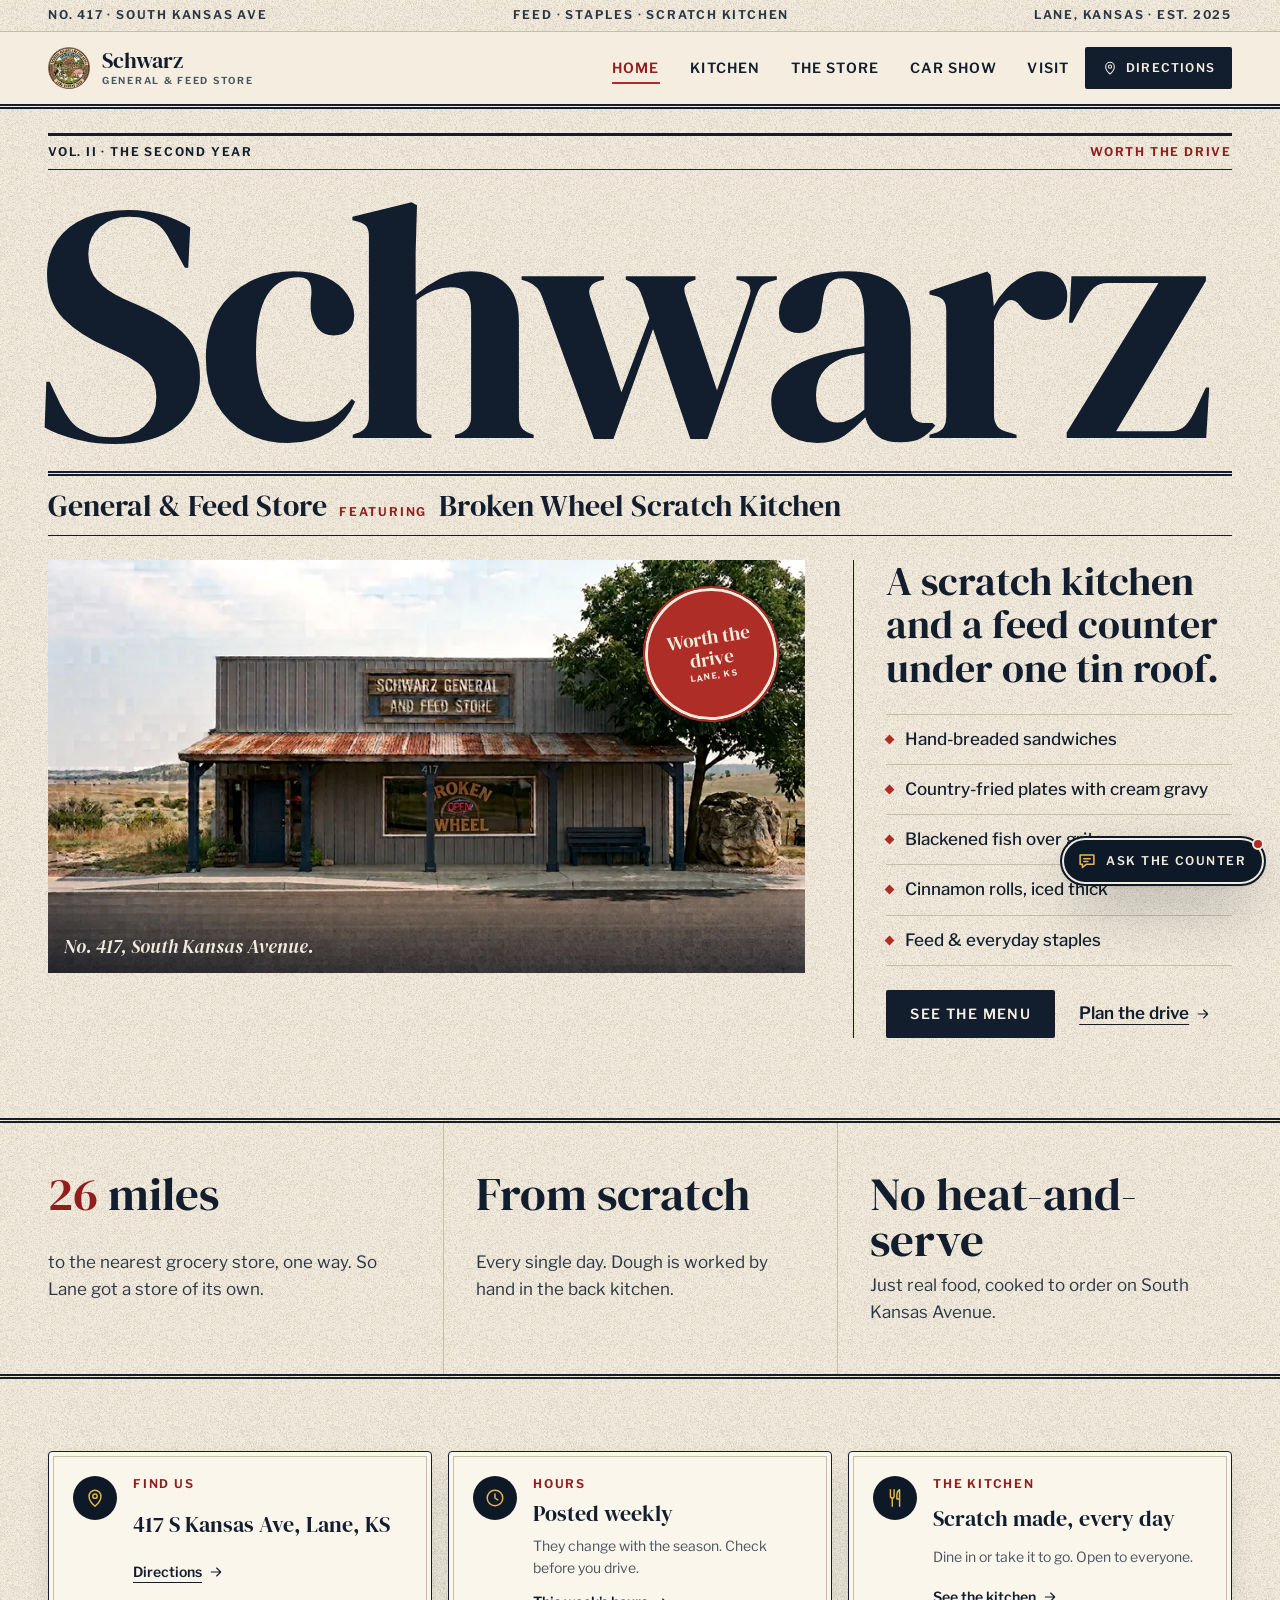
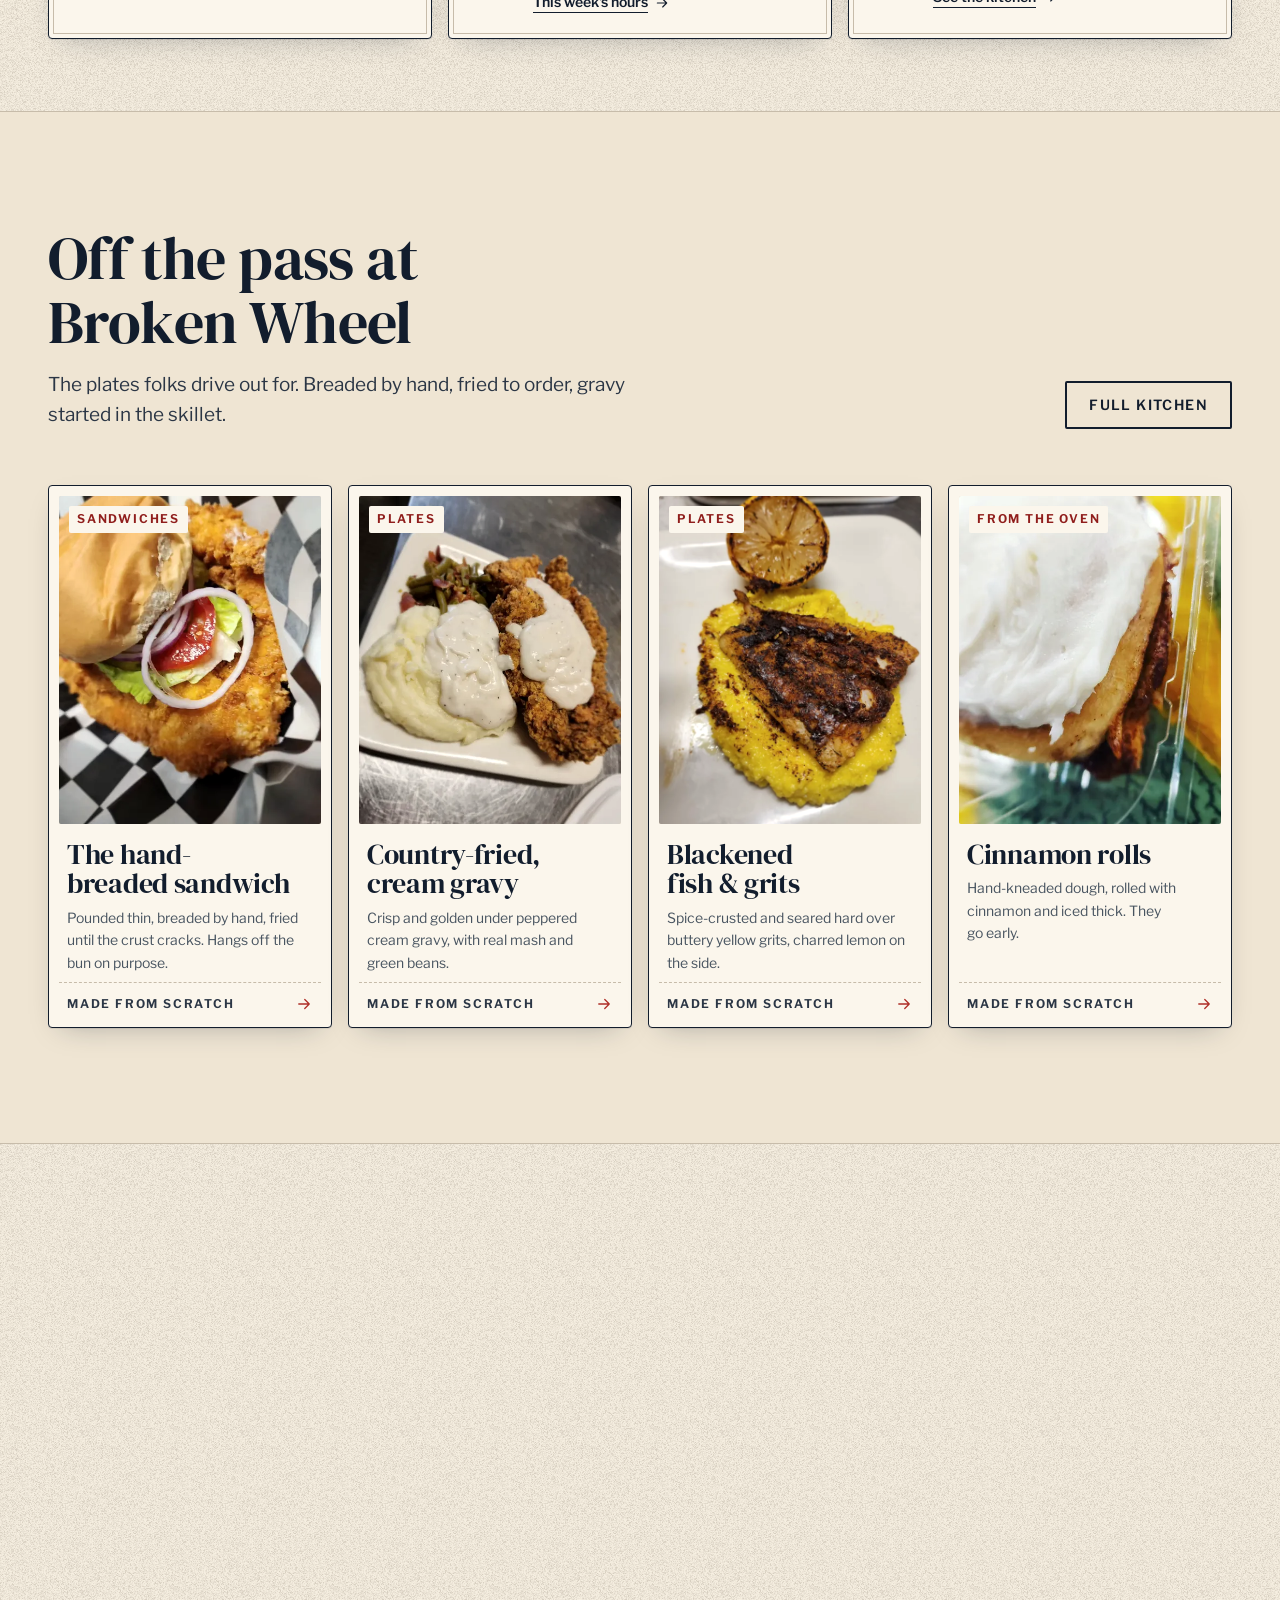
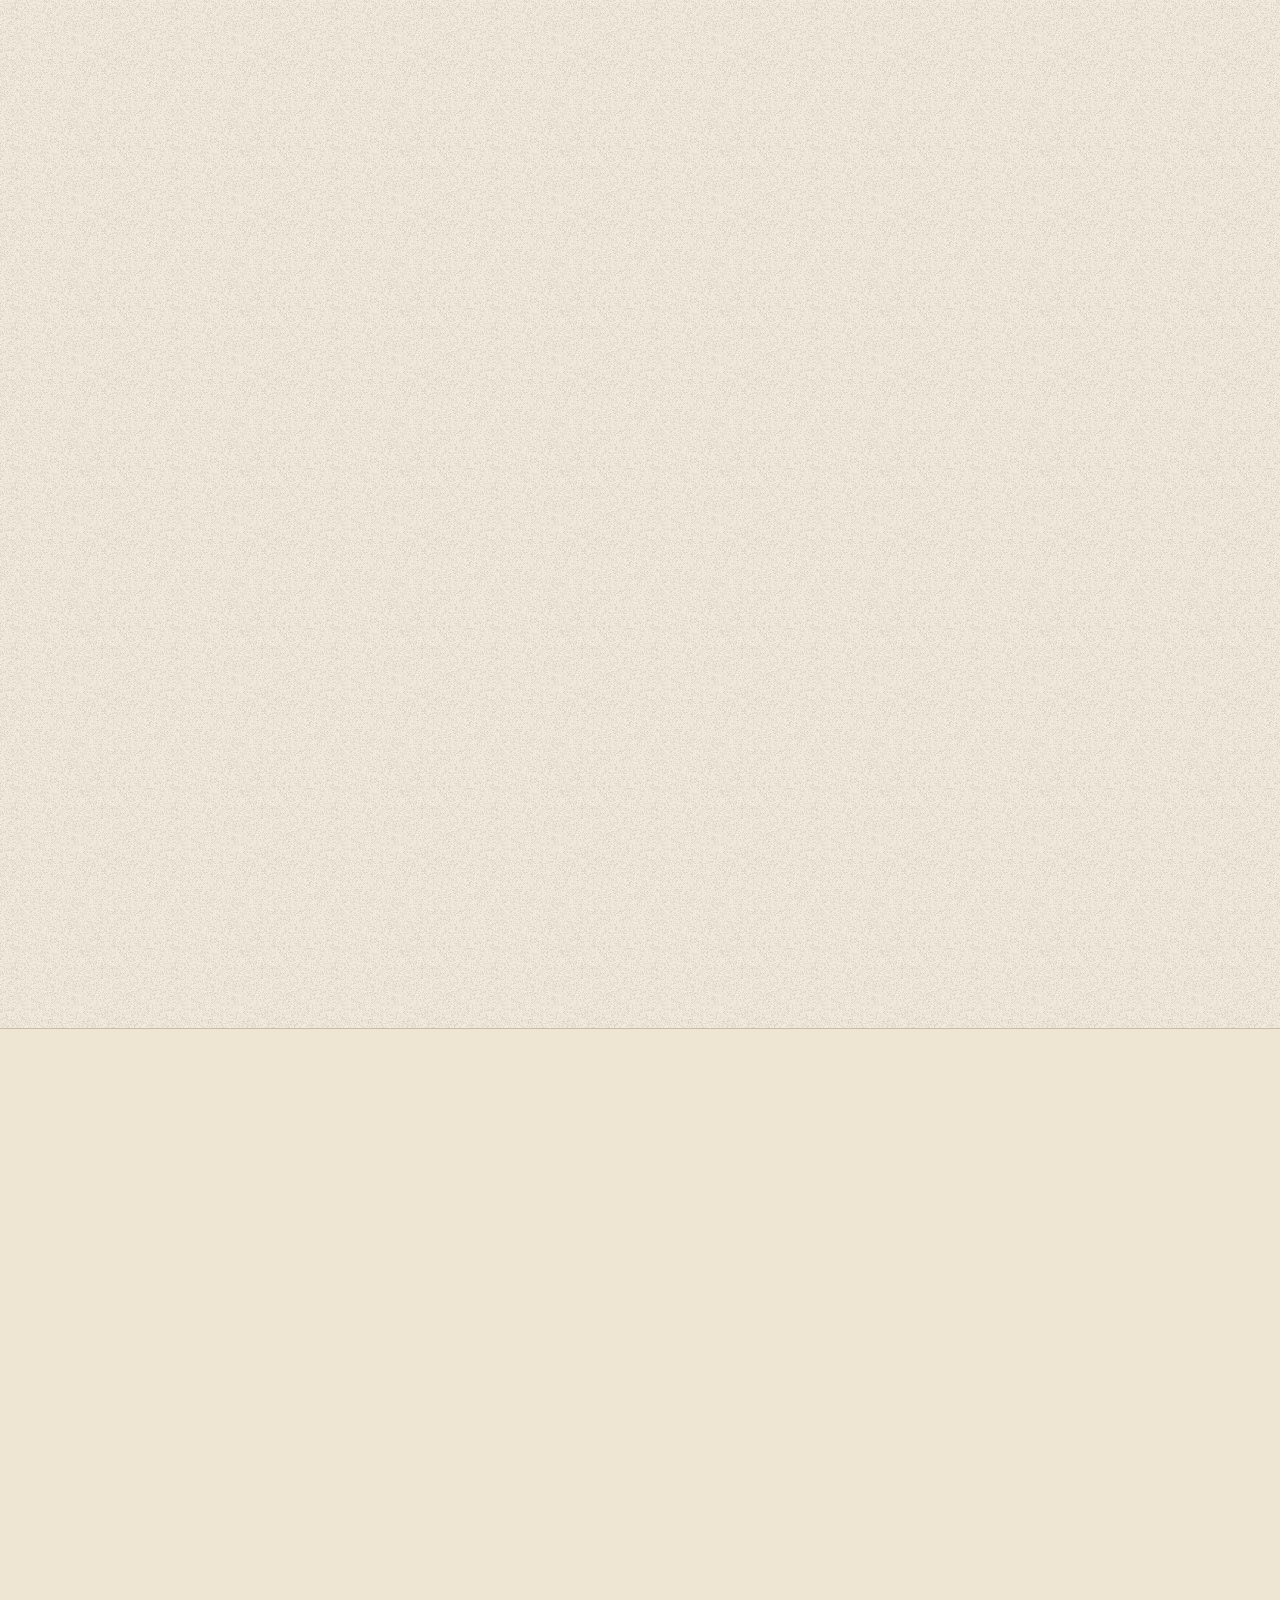
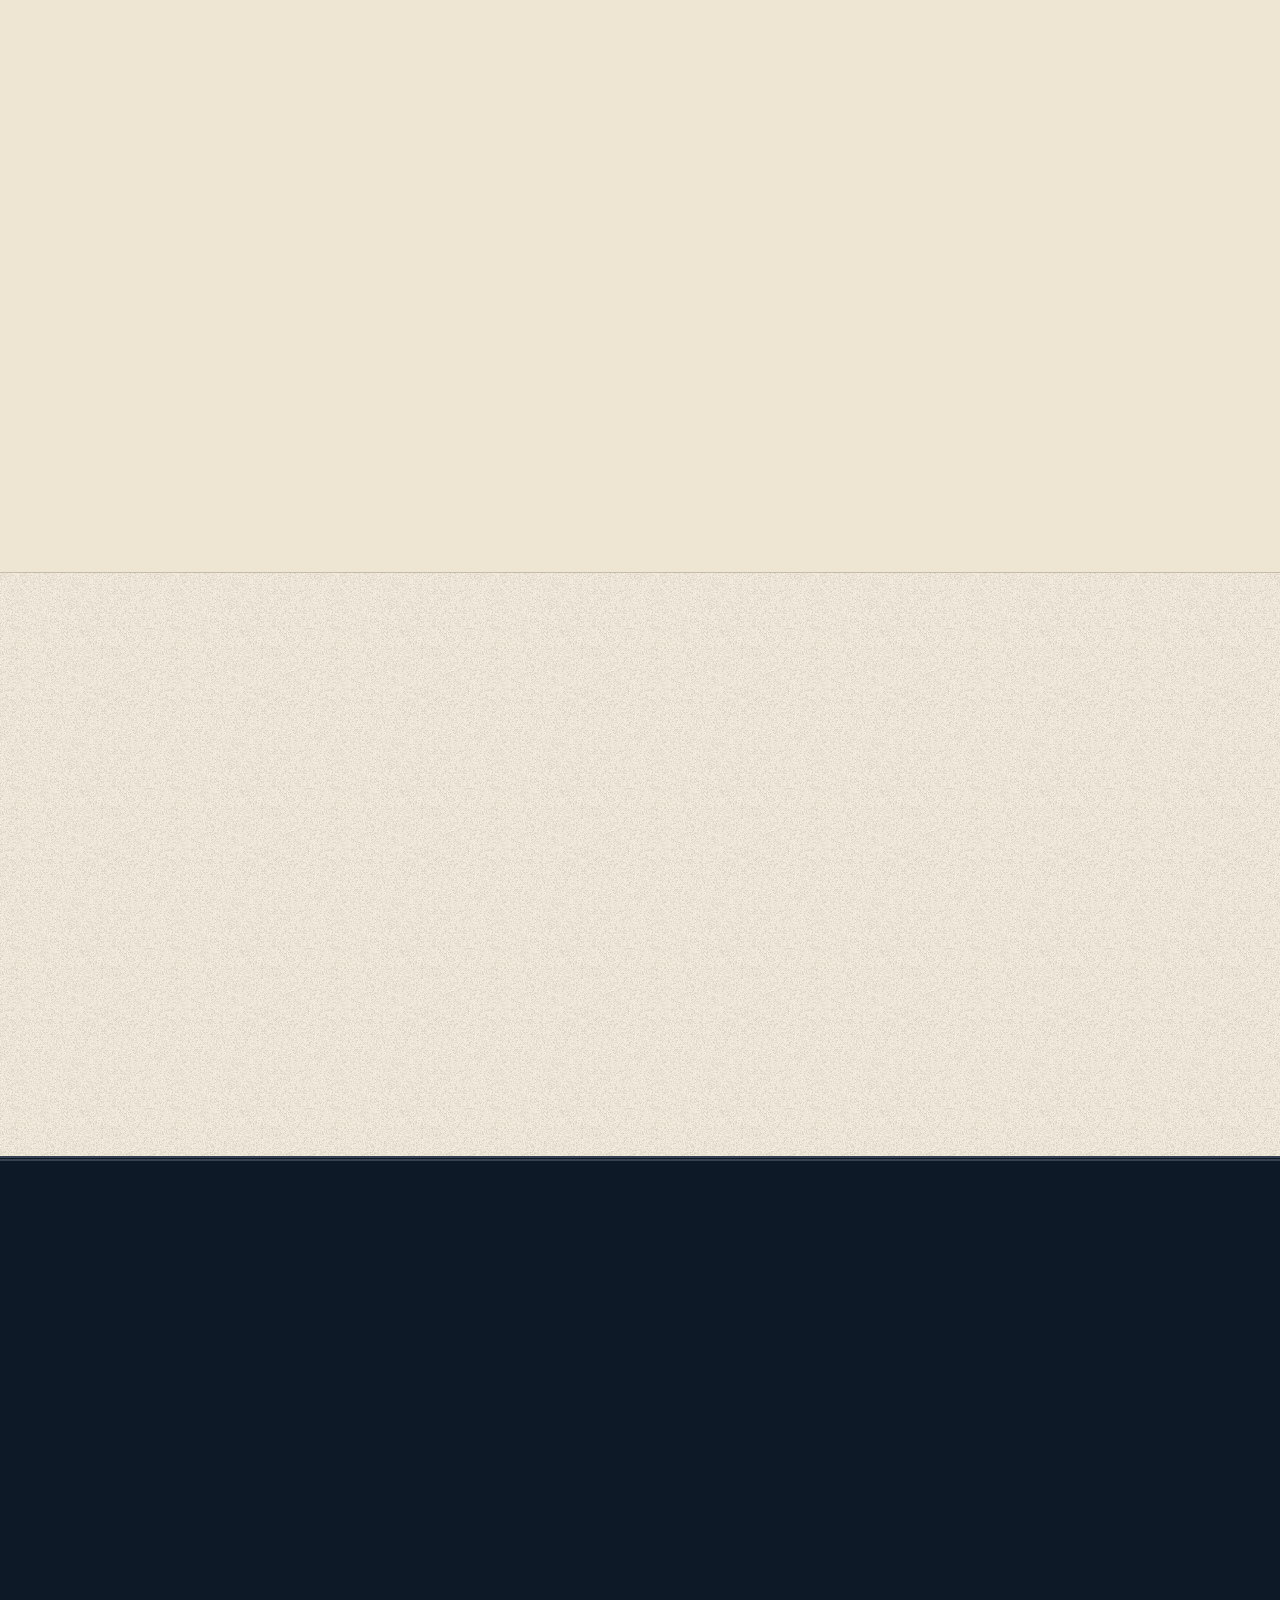
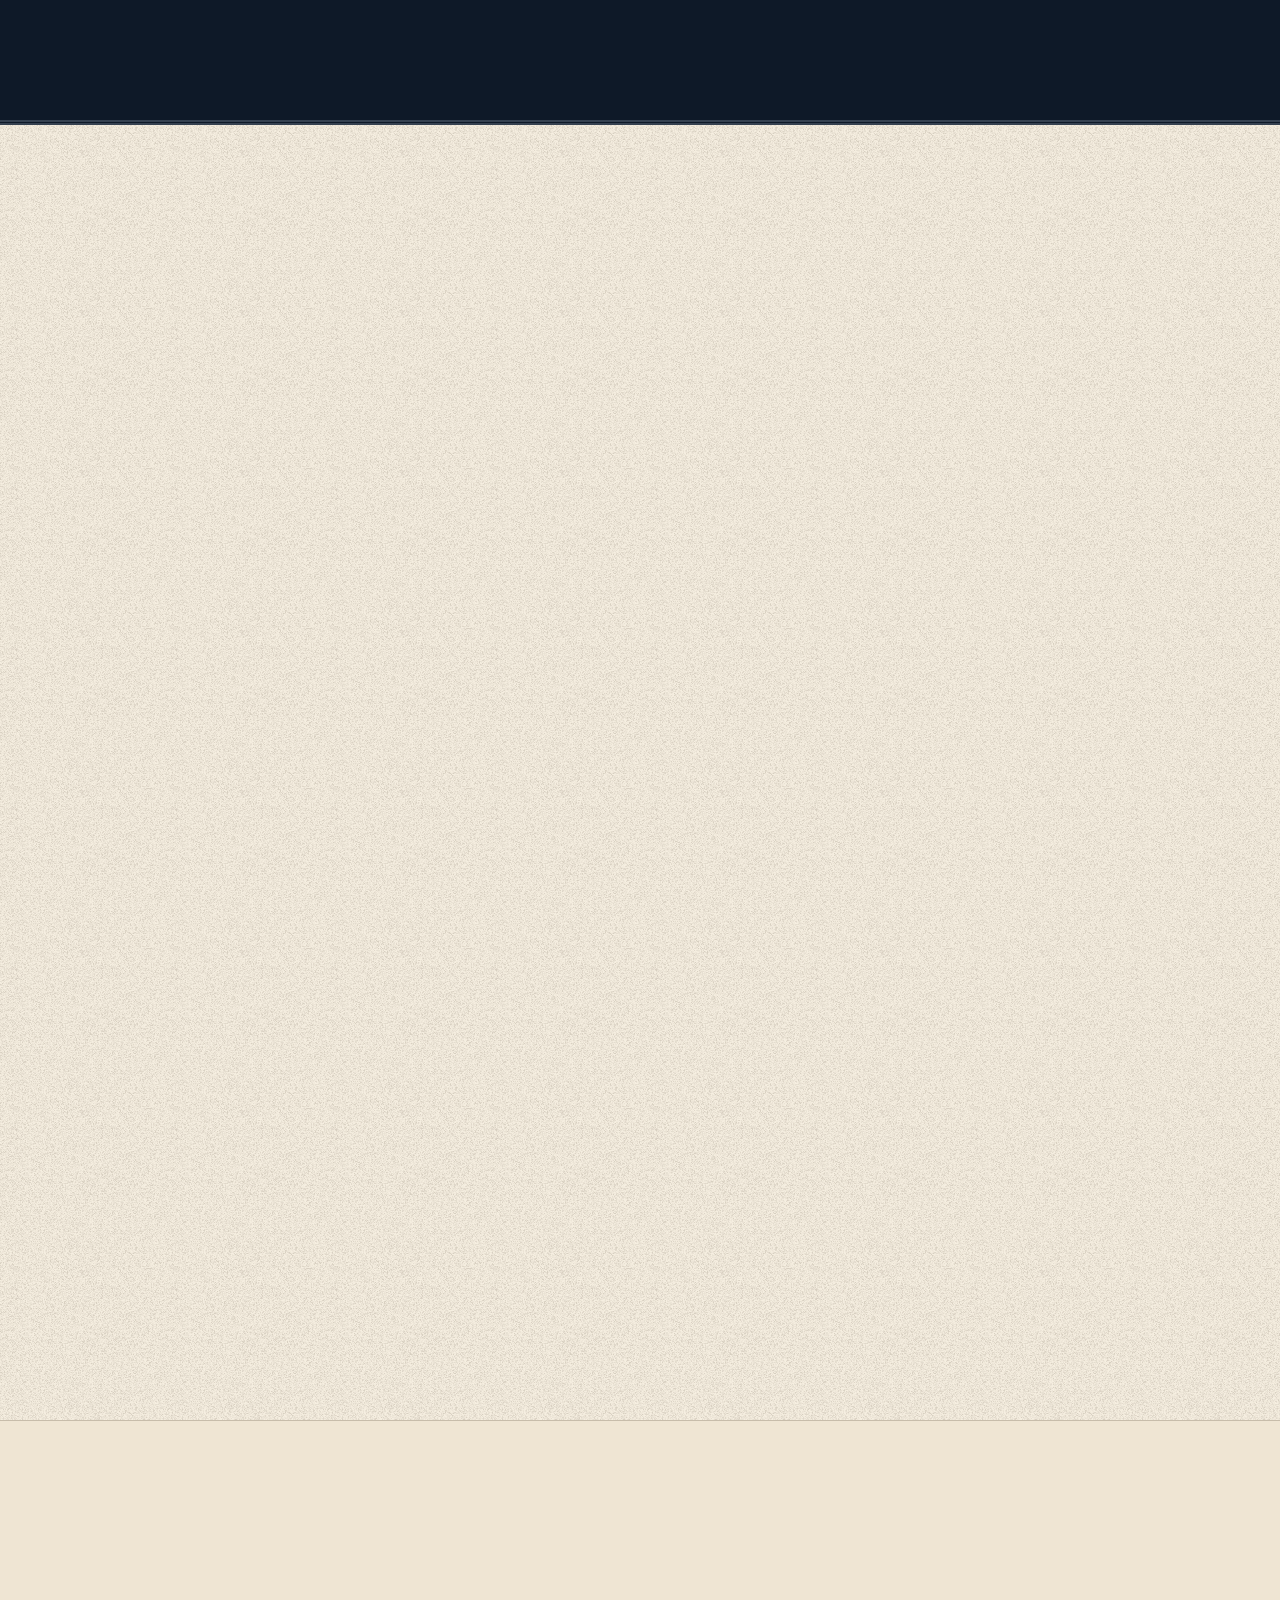
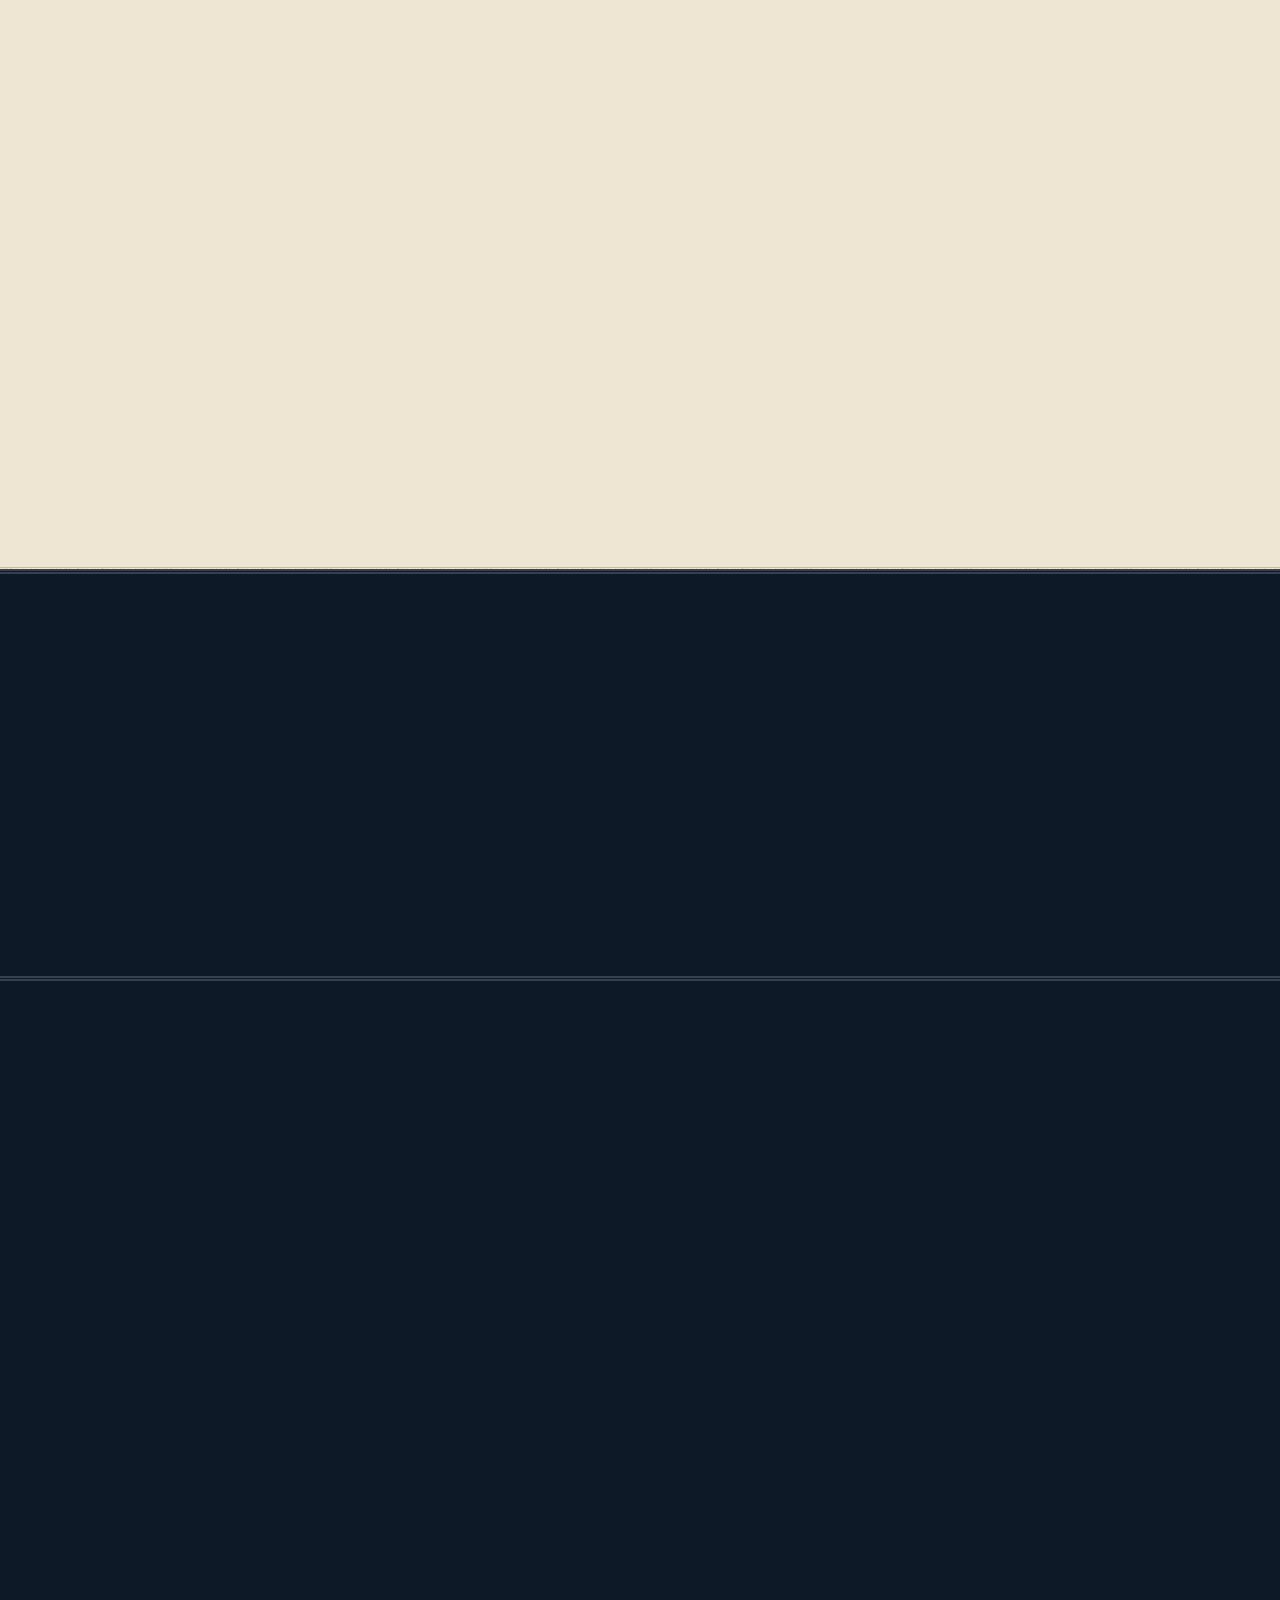
==== commit b9422be2: "Remove all sideways scrolling - Dish cards: stacked grid (1 col phone, 2 col tablet, 4 col desktop) " ====
--- a/index.html
+++ b/index.html
@@ -32,7 +32,7 @@
 <link rel="preload" href="/assets/fonts/dm-serif-display.woff2" as="font" type="font/woff2" crossorigin>
 <link rel="preload" href="/assets/fonts/libre-franklin.woff2" as="font" type="font/woff2" crossorigin>
 <link rel="preload" as="image" href="/assets/img/storefront-1600.webp" imagesrcset="/assets/img/storefront-900.webp 900w, /assets/img/storefront-1600.webp 1408w" imagesizes="(min-width: 960px) 66vw, 100vw" fetchpriority="high">
-<link rel="stylesheet" href="/assets/css/styles.css?v=6cf71d01ed">
+<link rel="stylesheet" href="/assets/css/styles.css?v=d22ba2cfd9">
 <script src="/assets/js/main.js?v=9cc2ab634a" defer></script>
 <script src="/assets/js/chat.js?v=ffc75c835f" defer></script>
 <script type="speculationrules">{"prefetch":[{"where":{"href_matches":"/*"},"eagerness":"moderate"}]}</script>
--- a/assets/css/styles.css
+++ b/assets/css/styles.css
@@ -85,7 +85,8 @@
    Base
    ========================================================= */
 *, *::before, *::after { box-sizing: border-box; }
-html, body { overflow-x: clip; }
+html, body { overflow-x: clip; overscroll-behavior-x: none; }
+main, header, footer, section { max-width: 100%; }
 html { -webkit-text-size-adjust: 100%; scroll-behavior: smooth; scroll-padding-top: calc(var(--bar-h) + 16px); }
 body {
   margin: 0; min-width: 0;
@@ -244,7 +245,7 @@
 .btn-light:hover { background: var(--color-mustard); border-color: var(--color-mustard); color: var(--color-night); }
 .btn-ghost-light { background: transparent; color: var(--color-on-night); border-color: var(--color-on-night); }
 .btn-ghost-light:hover { background: var(--color-on-night); color: var(--color-night); border-color: var(--color-on-night); }
-@media (max-width: 379px) { .btn { padding: 14px 16px; letter-spacing: 0.06em; } }
+@media (max-width: 379px) { .btn { padding: 14px 16px; letter-spacing: 0.06em; } .tab { padding: 10px 12px; } .chat-quick button { padding: 7px 9px; } }
 .link { display: inline-flex; align-items: center; gap: 6px; font-weight: 600; text-decoration: underline; text-decoration-thickness: 1px; text-underline-offset: 5px; transition: color var(--dur-micro) var(--ease-out); }
 .link .icon { width: 16px; height: 16px; transition: transform var(--dur-short) var(--ease-out); }
 .link:hover { color: var(--color-red-deep); text-decoration-thickness: 2px; }
@@ -361,10 +362,11 @@
 /* =========================================================
    Signature dish cards — swipe rail on phones, grid on desktop
    ========================================================= */
-.rail { display: grid; grid-auto-flow: column; grid-auto-columns: 78%; gap: var(--space-4); overflow-x: auto; scroll-snap-type: x mandatory; padding-bottom: var(--space-4); margin-inline: calc(var(--gutter) * -1); padding-inline: var(--gutter); scroll-padding-inline: var(--gutter); scrollbar-width: thin; scrollbar-color: var(--color-rule-soft) transparent; }
-.rail > * { scroll-snap-align: start; }
-@media (min-width: 640px) { .rail { grid-auto-columns: 44%; } }
-@media (min-width: 1000px) { .rail { grid-auto-flow: row; grid-template-columns: repeat(4, minmax(0, 1fr)); overflow: visible; margin-inline: 0; padding-inline: 0; padding-bottom: 0; } }
+/* stacked grid — no sideways scrolling anywhere */
+.rail { display: grid; grid-template-columns: minmax(0, 1fr); gap: var(--space-4); }
+@media (min-width: 560px) { .rail { grid-template-columns: repeat(2, minmax(0, 1fr)); } }
+@media (min-width: 1000px) { .rail { grid-template-columns: repeat(4, minmax(0, 1fr)); } }
+@media (max-width: 559px) { .rail .dish-card .ph { aspect-ratio: 4 / 3; } }
 .dish-card {
   display: flex; flex-direction: column; text-decoration: none;
   background: var(--color-card); border: var(--rule-hair) solid var(--color-rule);
@@ -398,8 +400,7 @@
 /* =========================================================
    Menu board (tabs + classic menu card)
    ========================================================= */
-.tabs { display: flex; gap: var(--space-2); overflow-x: auto; scrollbar-width: none; padding-bottom: 2px; margin-bottom: var(--space-5); }
-.tabs::-webkit-scrollbar { display: none; }
+.tabs { display: flex; flex-wrap: wrap; gap: var(--space-2); margin-bottom: var(--space-5); }
 .tab {
   flex: none; cursor: pointer; white-space: nowrap;
   font: 600 var(--text-xs)/1 var(--font-body); letter-spacing: 0.14em; text-transform: uppercase;
@@ -682,7 +683,7 @@
 .chat-x { width: 36px; height: 36px; display: grid; place-items: center; border-radius: 50%; background: transparent; border: 1px solid var(--color-night-rule); color: var(--color-on-night); cursor: pointer; flex: none; }
 .chat-x:hover { background: var(--color-night-2); }
 .chat-x svg { width: 18px; height: 18px; }
-.chat-log { overflow-y: auto; padding: var(--space-4) var(--space-3); display: flex; flex-direction: column; gap: var(--space-3); overscroll-behavior: contain; scroll-behavior: smooth; }
+.chat-log { overflow-y: auto; overflow-x: hidden; padding: var(--space-4) var(--space-3); display: flex; flex-direction: column; gap: var(--space-3); overscroll-behavior: contain; scroll-behavior: smooth; }
 .msg { max-width: 86%; padding: 10px 13px; border-radius: 12px; font-size: var(--text-sm); line-height: 1.5; animation: msg-in var(--dur-short) var(--ease-out); overflow-wrap: break-word; }
 @keyframes msg-in { from { opacity: 0; transform: translateY(6px); } }
 .msg.bot { align-self: flex-start; background: var(--color-paper-2); border: 1px solid var(--color-rule-soft); border-bottom-left-radius: 3px; }
@@ -692,9 +693,8 @@
 .msg.typing i { width: 6px; height: 6px; border-radius: 50%; background: var(--color-muted); animation: blink 1s infinite; }
 .msg.typing i:nth-child(2) { animation-delay: 0.15s; } .msg.typing i:nth-child(3) { animation-delay: 0.3s; }
 @keyframes blink { 0%, 80%, 100% { opacity: 0.25; } 40% { opacity: 1; } }
-.chat-quick { display: flex; gap: 6px; overflow-x: auto; padding: 8px 12px; border-top: 1px solid var(--color-rule-soft); scrollbar-width: none; }
-.chat-quick::-webkit-scrollbar { display: none; }
-.chat-quick button { flex: none; white-space: nowrap; cursor: pointer; font: 600 0.72rem/1 var(--font-body); letter-spacing: 0.06em; padding: 8px 11px; border-radius: 999px; background: var(--color-card); border: 1.5px solid var(--color-rule-soft); color: var(--color-ink); }
+.chat-quick { display: flex; flex-wrap: wrap; gap: 6px; padding: 8px 12px; border-top: 1px solid var(--color-rule-soft); }
+.chat-quick button { flex: 0 1 auto; white-space: nowrap; cursor: pointer; font: 600 0.72rem/1 var(--font-body); letter-spacing: 0.06em; padding: 8px 11px; border-radius: 999px; background: var(--color-card); border: 1.5px solid var(--color-rule-soft); color: var(--color-ink); }
 .chat-quick button:hover { border-color: var(--color-ink); }
 .chat-form { display: flex; gap: var(--space-2); padding: 10px 12px 12px; border-top: 1px solid var(--color-rule-soft); }
 .chat-form input { flex: 1; min-width: 0; font: 400 16px/1.2 var(--font-body); color: var(--color-ink); background: var(--color-paper); border: 1.5px solid var(--color-rule-soft); border-radius: 999px; padding: 10px 14px; }
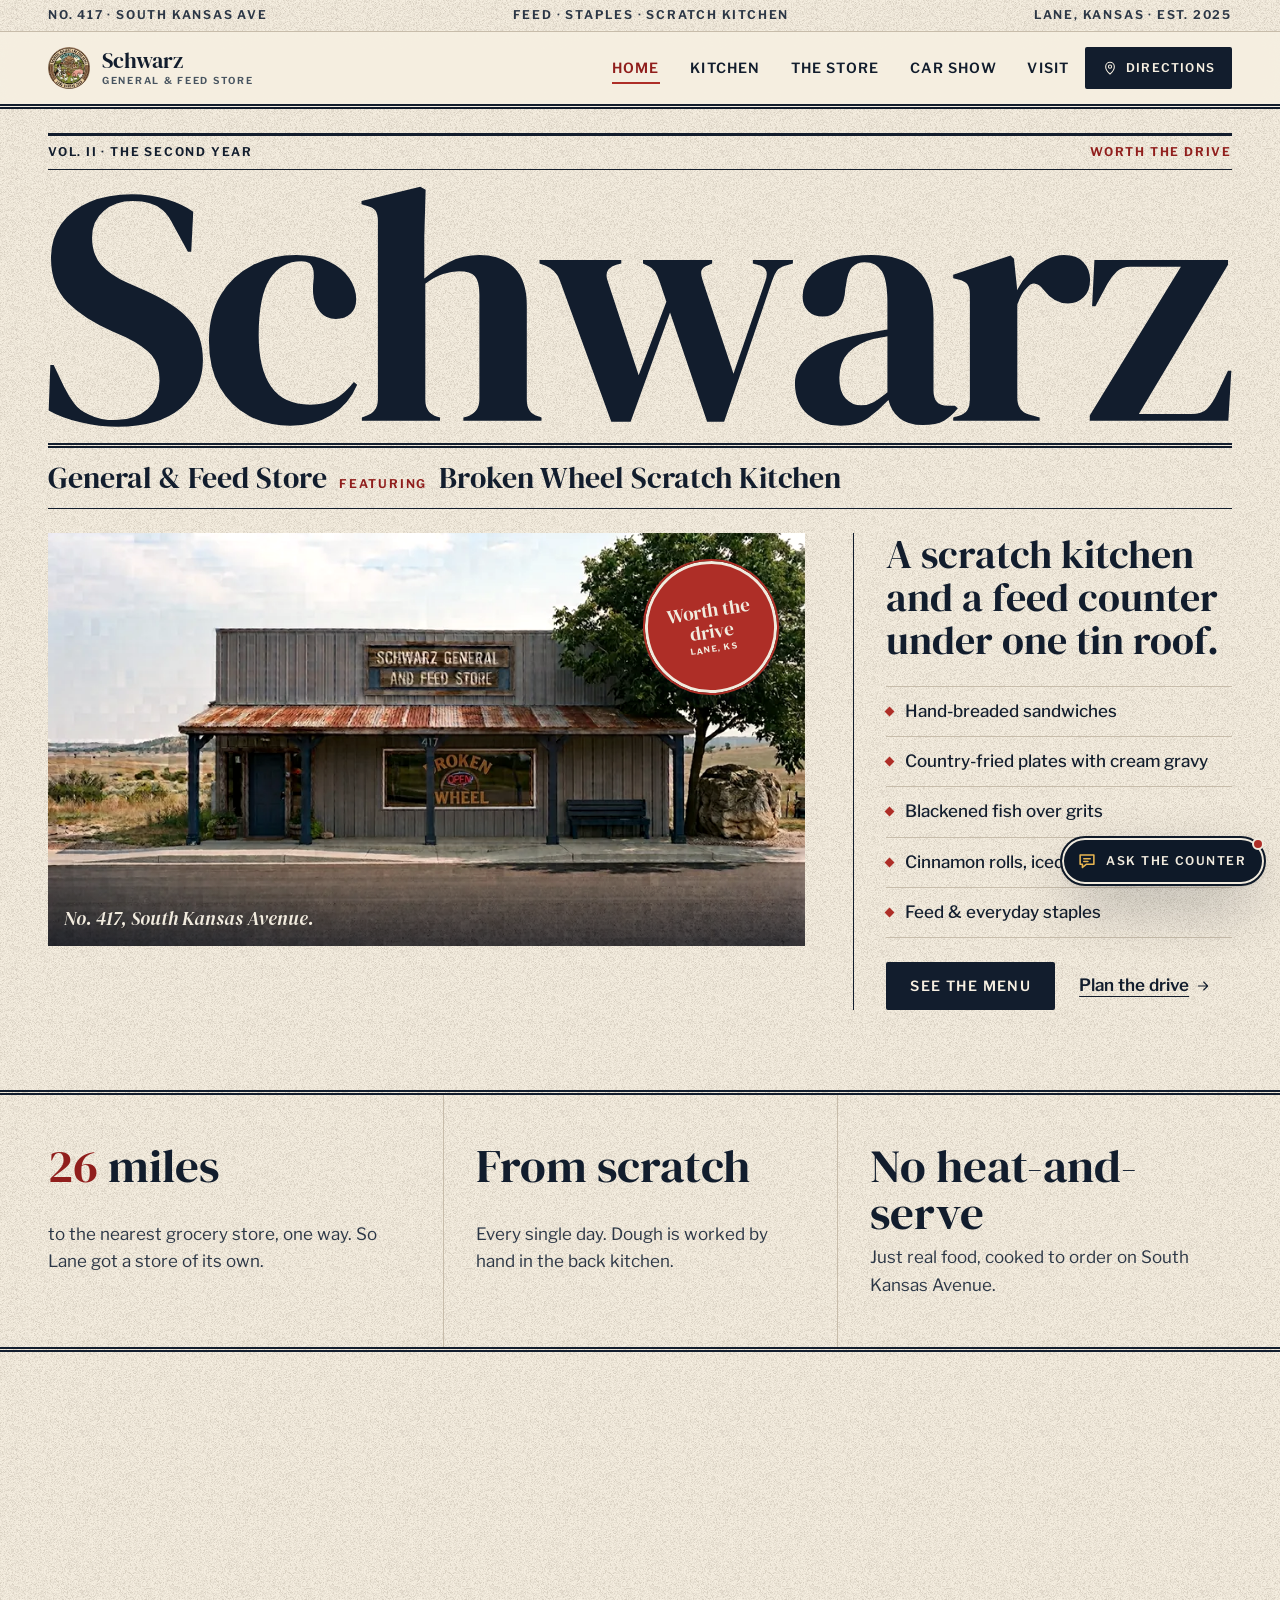
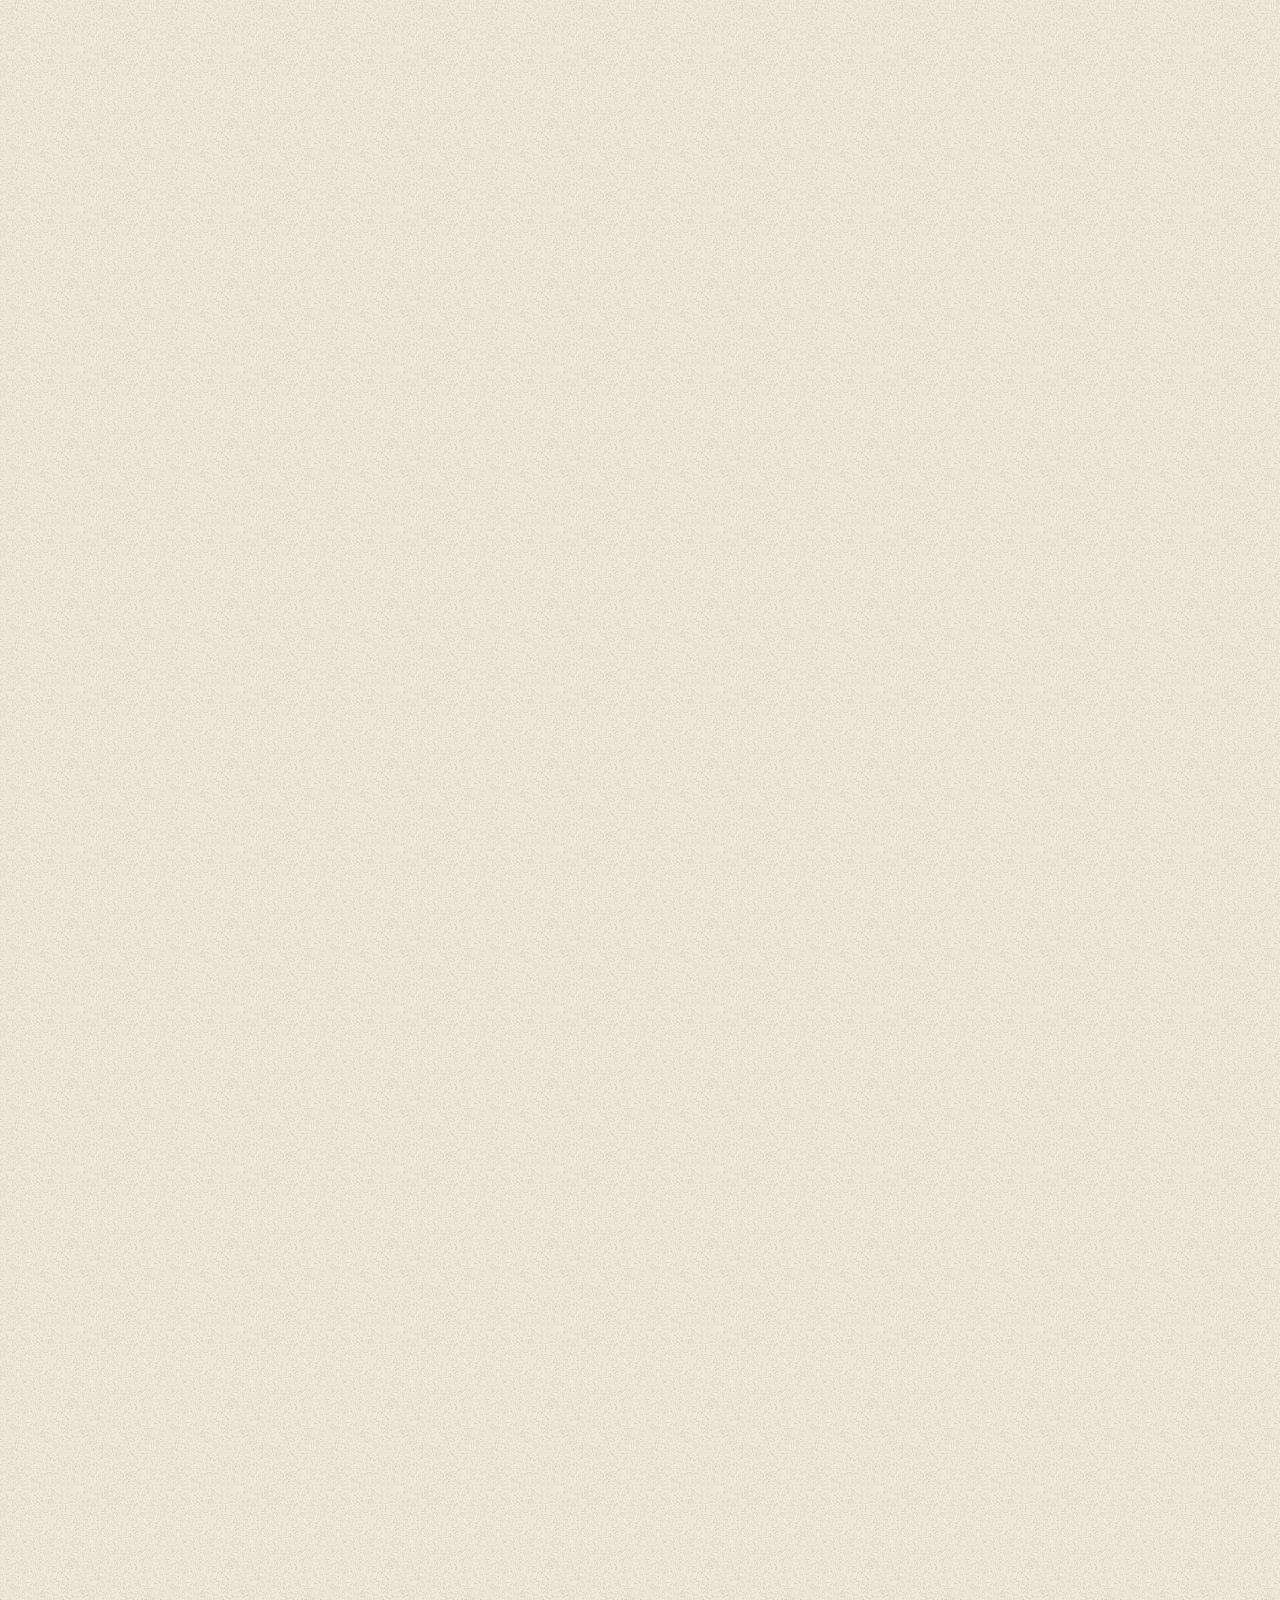
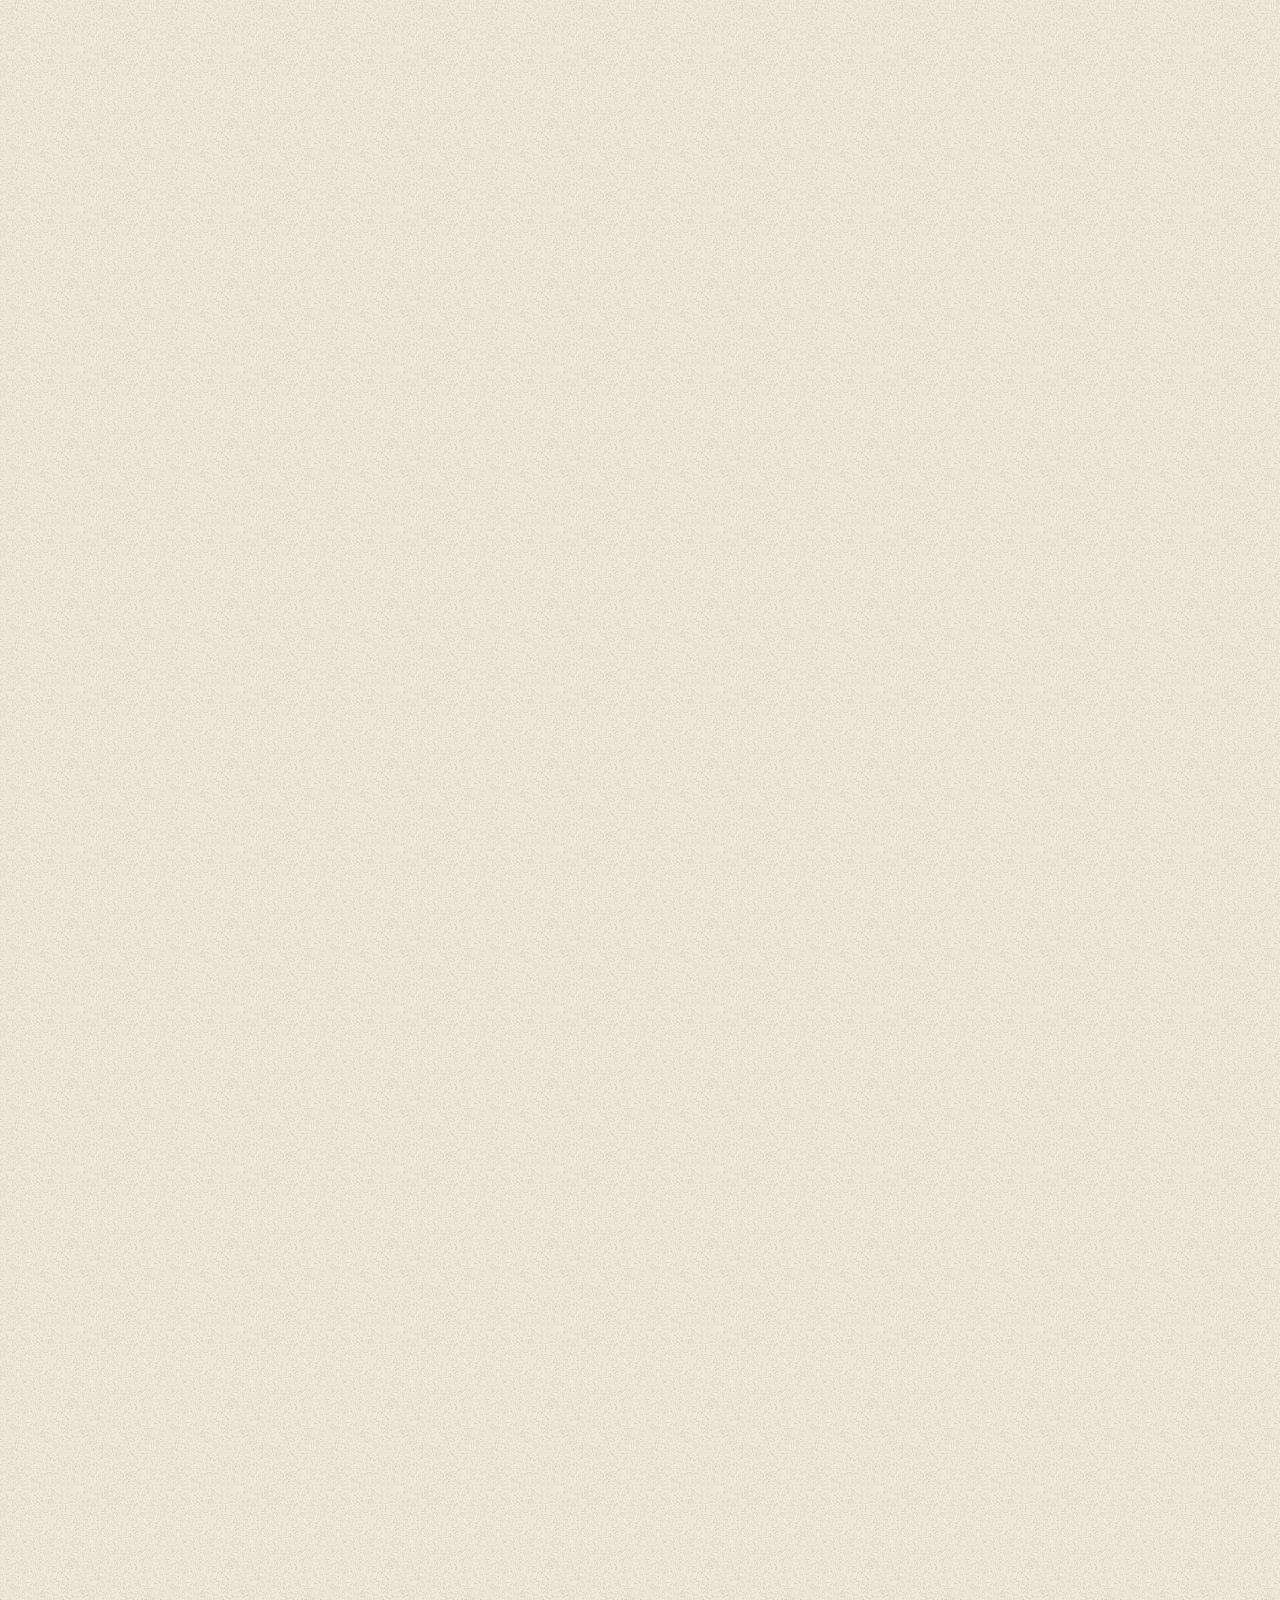
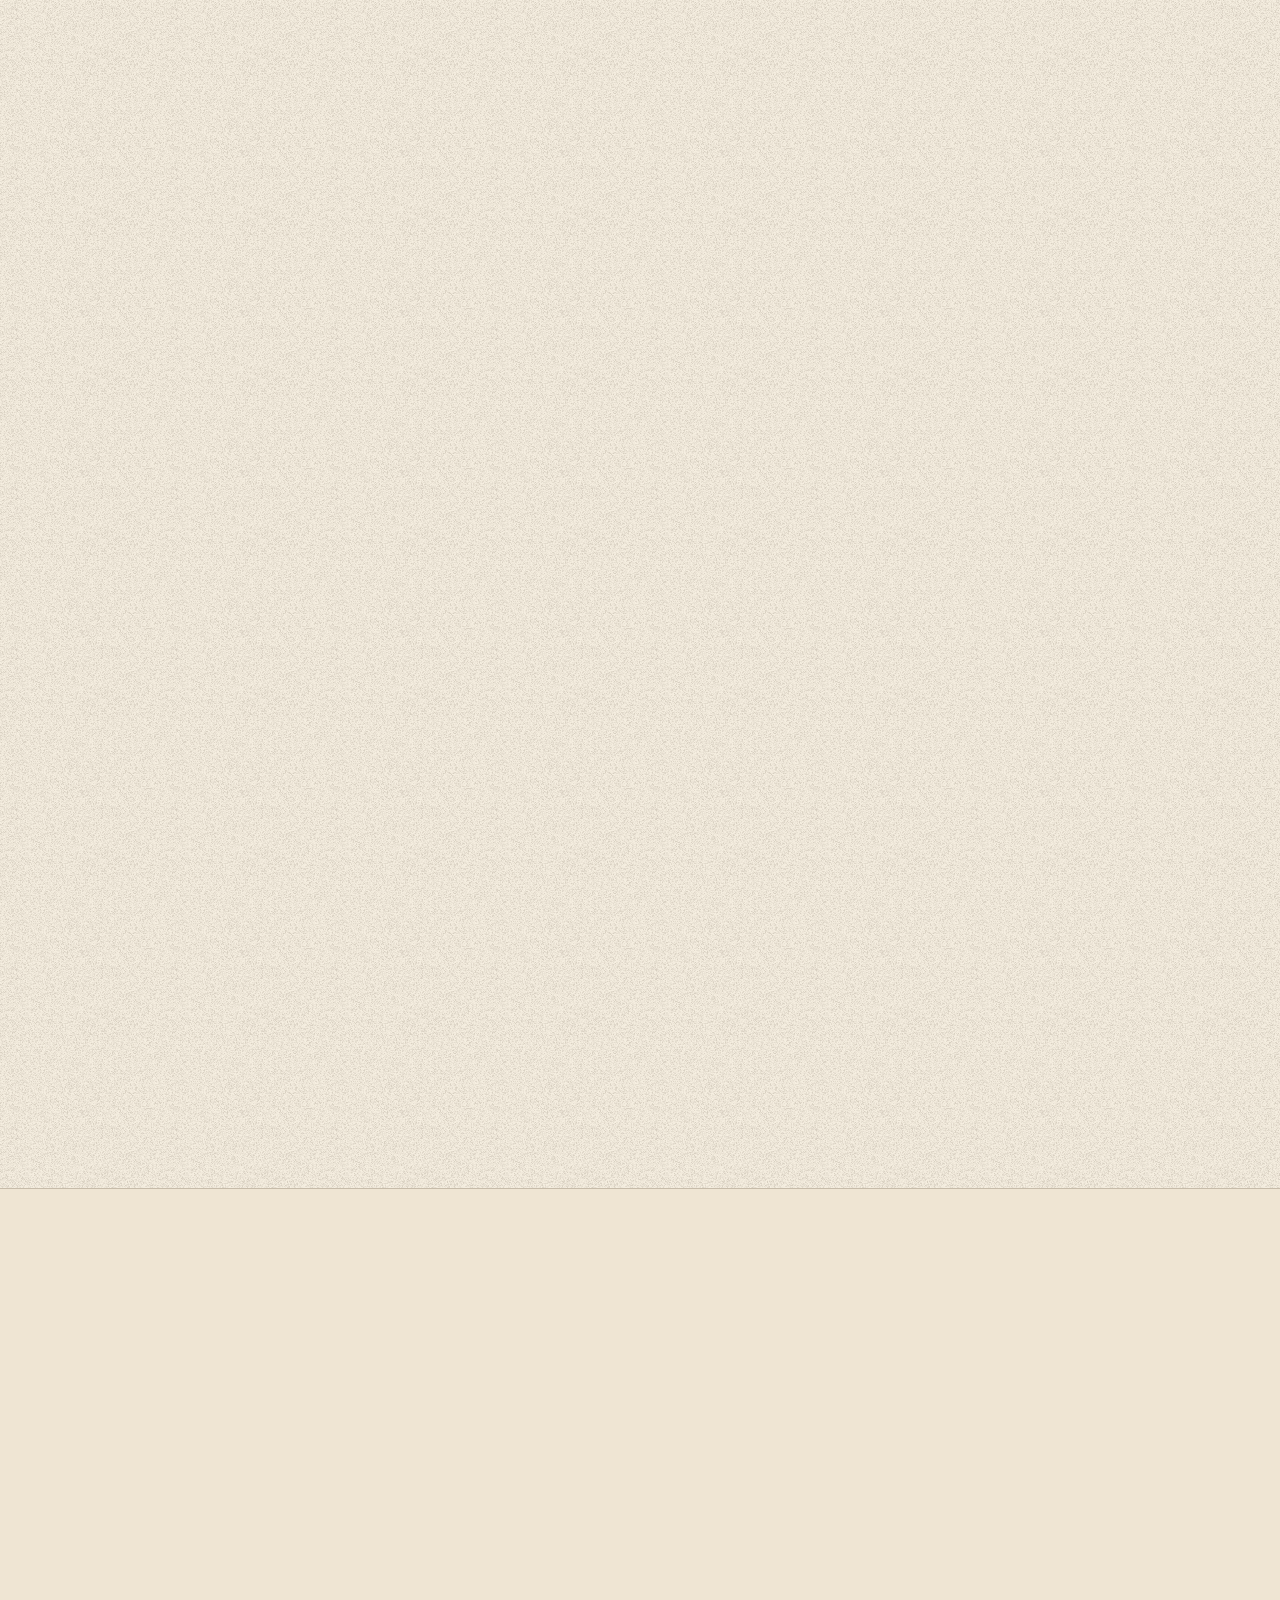
==== commit 2a699788: "Fix mobile zoom-out / side scroll for good Root cause: Android Chrome scales all text when the phone" ====
--- a/index.html
+++ b/index.html
@@ -32,7 +32,7 @@
 <link rel="preload" href="/assets/fonts/dm-serif-display.woff2" as="font" type="font/woff2" crossorigin>
 <link rel="preload" href="/assets/fonts/libre-franklin.woff2" as="font" type="font/woff2" crossorigin>
 <link rel="preload" as="image" href="/assets/img/storefront-1600.webp" imagesrcset="/assets/img/storefront-900.webp 900w, /assets/img/storefront-1600.webp 1408w" imagesizes="(min-width: 960px) 66vw, 100vw" fetchpriority="high">
-<link rel="stylesheet" href="/assets/css/styles.css?v=d22ba2cfd9">
+<link rel="stylesheet" href="/assets/css/styles.css?v=65de6e2c6e">
 <script src="/assets/js/main.js?v=9cc2ab634a" defer></script>
 <script src="/assets/js/chat.js?v=ffc75c835f" defer></script>
 <script type="speculationrules">{"prefetch":[{"where":{"href_matches":"/*"},"eagerness":"moderate"}]}</script>
@@ -69,7 +69,7 @@
 <section class="cover">
   <div class="wrap">
     <p class="cover-meta meta"><span>Vol. II<span class="hide-sm"> &middot; The second year</span></span><span class="red">Worth the drive</span></p>
-    <h1 class="masthead">Schwarz<span class="vh"> General &amp; Feed Store, Lane, Kansas</span></h1>
+    <h1 class="masthead"><span class="vh">Schwarz General &amp; Feed Store, Lane, Kansas</span><svg class="masthead-svg" viewBox="28 -703 3546 723" aria-hidden="true" focusable="false" preserveAspectRatio="xMinYMid meet"><path fill="currentColor" d="M237 18Q182 18 125.0 4.5Q68 -9 30 -31L35 -167H45L76 -102Q90 -74 106.0 -52.5Q122 -31 150 -19Q170 -9 188.5 -5.5Q207 -2 230 -2Q291 -2 326.5 -35.0Q362 -68 362 -120Q362 -169 338.0 -196.5Q314 -224 261 -250L220 -268Q134 -306 85.5 -355.5Q37 -405 37 -487Q37 -546 67.5 -589.0Q98 -632 152.5 -655.0Q207 -678 280 -678Q333 -678 380.5 -664.0Q428 -650 463 -626L457 -506H447L406 -581Q389 -616 372.0 -630.5Q355 -645 333 -651Q320 -655 309.0 -656.5Q298 -658 281 -658Q230 -658 195.0 -628.5Q160 -599 160 -549Q160 -498 187.0 -467.5Q214 -437 266 -413L312 -393Q408 -351 450.0 -303.5Q492 -256 492 -181Q492 -93 425.5 -37.5Q359 18 237 18Z M754.0 15Q686.0 15 630.5 -14.5Q575.0 -44 542.5 -100.5Q510.0 -157 510.0 -239Q510.0 -320 545.5 -377.5Q581.0 -435 640.5 -465.5Q700.0 -496 771.0 -496Q829.0 -496 869.0 -477.0Q909.0 -458 930.0 -427.5Q951.0 -397 951.0 -364Q951.0 -336 934.0 -320.5Q917.0 -305 890.0 -305Q861.0 -305 843.0 -326.0Q825.0 -347 822.0 -381Q821.0 -403 823.0 -418.5Q825.0 -434 823.0 -450Q819.0 -467 810.5 -472.5Q802.0 -478 787.0 -478Q726.0 -478 692.5 -425.0Q659.0 -372 659.0 -256Q659.0 -155 696.5 -101.5Q734.0 -48 812.0 -48Q859.0 -48 888.0 -65.0Q917.0 -82 944.0 -116L954.0 -108Q929.0 -49 877.0 -17.0Q825.0 15 754.0 15Z M968.0 0V-10L980.0 -14Q1016.0 -26 1016.0 -64V-598Q1016.0 -619 1009.0 -629.0Q1002.0 -639 982.0 -644L967.0 -648V-658L1143.0 -701L1159.0 -692L1155.0 -551V-426Q1190.0 -455 1230.5 -475.5Q1271.0 -496 1320.0 -496Q1385.0 -496 1423.5 -459.0Q1462.0 -422 1462.0 -345V-63Q1462.0 -43 1470.0 -31.0Q1478.0 -19 1498.0 -13L1506.0 -10V0H1272.0V-10L1284.0 -13Q1320.0 -25 1320.0 -64V-378Q1320.0 -418 1306.5 -433.0Q1293.0 -448 1259.0 -448Q1237.0 -448 1211.0 -439.5Q1185.0 -431 1158.0 -410V-62Q1158.0 -23 1194.0 -12L1202.0 -10V0Z M1715.0 3 1561.0 -420Q1550.0 -452 1517.0 -465L1500.0 -471V-481H1745.0V-471L1730.0 -467Q1691.0 -455 1704.0 -419L1797.0 -136L1880.0 -356L1861.0 -413Q1854.0 -435 1846.5 -446.5Q1839.0 -458 1827.0 -463L1810.0 -471V-481H2017.0V-471L2003.0 -465Q1988.0 -459 1985.0 -449.0Q1982.0 -439 1989.0 -419L2081.0 -141L2176.0 -417Q2190.0 -455 2161.0 -465L2139.0 -471V-481H2259.0V-471L2235.0 -464Q2218.0 -459 2210.5 -448.5Q2203.0 -438 2197.0 -420L2053.0 3H2002.0L1891.0 -324L1773.0 3Z M2402.0 15Q2344.0 15 2304.5 -18.0Q2265.0 -51 2265.0 -113Q2265.0 -160 2313.0 -199.5Q2361.0 -239 2464.0 -259Q2480.0 -262 2500.0 -265.5Q2520.0 -269 2542.0 -273V-352Q2542.0 -420 2525.5 -447.5Q2509.0 -475 2474.0 -475Q2450.0 -475 2436.0 -459.5Q2422.0 -444 2418.0 -406L2416.0 -395Q2414.0 -352 2395.0 -332.0Q2376.0 -312 2348.0 -312Q2322.0 -312 2305.0 -328.0Q2288.0 -344 2288.0 -371Q2288.0 -412 2316.5 -440.0Q2345.0 -468 2392.0 -482.0Q2439.0 -496 2494.0 -496Q2583.0 -496 2631.5 -452.5Q2680.0 -409 2680.0 -311V-90Q2680.0 -45 2722.0 -45H2744.0L2753.0 -37Q2734.0 -13 2711.5 0.0Q2689.0 13 2648.0 13Q2604.0 13 2578.5 -7.5Q2553.0 -28 2545.0 -62Q2515.0 -30 2483.5 -7.5Q2452.0 15 2402.0 15ZM2463.0 -46Q2483.0 -46 2500.5 -55.5Q2518.0 -65 2542.0 -85V-253Q2532.0 -251 2522.0 -249.0Q2512.0 -247 2499.0 -245Q2453.0 -233 2425.5 -204.5Q2398.0 -176 2398.0 -128Q2398.0 -87 2417.0 -66.5Q2436.0 -46 2463.0 -46Z M2739.0 0V-10L2754.0 -14Q2774.0 -20 2781.5 -32.0Q2789.0 -44 2789.0 -63V-376Q2789.0 -398 2781.5 -408.5Q2774.0 -419 2754.0 -423L2739.0 -427V-437L2911.0 -495L2921.0 -485L2930.0 -399V-391Q2944.0 -419 2966.5 -442.5Q2989.0 -466 3016.5 -481.0Q3044.0 -496 3071.0 -496Q3109.0 -496 3129.0 -475.0Q3149.0 -454 3149.0 -422Q3149.0 -388 3129.5 -369.5Q3110.0 -351 3083.0 -351Q3041.0 -351 3009.0 -393L3007.0 -395Q2997.0 -409 2984.0 -410.5Q2971.0 -412 2960.0 -398Q2950.0 -389 2943.5 -376.5Q2937.0 -364 2931.0 -348V-69Q2931.0 -29 2966.0 -19L2998.0 -10V0Z M3148.0 0V-16L3421.0 -461H3270.0Q3244.0 -461 3229.0 -447.0Q3214.0 -433 3201.0 -410L3165.0 -343H3155.0L3162.0 -481H3562.0V-467L3295.0 -20H3452.0Q3484.0 -20 3499.0 -35.0Q3514.0 -50 3527.0 -76L3562.0 -150H3572.0L3563.0 0Z"/></svg></h1>
     <p class="dek"><span>General &amp; Feed Store</span><span class="dek-sep">featuring</span><span>Broken Wheel Scratch Kitchen</span></p>
     <div class="cover-grid">
       <figure class="ph cover-photo">
--- a/assets/css/styles.css
+++ b/assets/css/styles.css
@@ -86,7 +86,8 @@
    ========================================================= */
 *, *::before, *::after { box-sizing: border-box; }
 html, body { overflow-x: clip; overscroll-behavior-x: none; }
-main, header, footer, section { max-width: 100%; }
+body { overflow-wrap: anywhere; }
+:where(main, header, footer, section, article, aside, nav, div, figure, ul, ol, li, dl, dd, dt, form, a, p, h1, h2, h3, span) { min-width: 0; max-width: 100%; }
 html { -webkit-text-size-adjust: 100%; scroll-behavior: smooth; scroll-padding-top: calc(var(--bar-h) + 16px); }
 body {
   margin: 0; min-width: 0;
@@ -114,7 +115,7 @@
 .icon { width: 1.25em; height: 1.25em; flex: none; }
 
 .wrap { width: min(100% - var(--gutter) * 2, var(--maxw)); margin-inline: auto; }
-.vh { position: absolute !important; width: 1px; height: 1px; overflow: hidden; clip: rect(0 0 0 0); clip-path: inset(50%); white-space: nowrap; }
+.vh { position: absolute !important; top: 0; left: 0; width: 1px; height: 1px; overflow: hidden; clip: rect(0 0 0 0); clip-path: inset(50%); white-space: nowrap; }
 .skip { position: absolute; left: var(--space-4); top: -100px; z-index: 400; background: var(--color-ink); color: var(--color-paper); padding: var(--space-3) var(--space-4); text-decoration: none; font-weight: 600; }
 .skip:focus { top: var(--space-4); }
 .meta { font-family: var(--font-body); font-size: var(--text-xs); font-weight: 650; letter-spacing: 0.15em; text-transform: uppercase; line-height: 1.4; }
@@ -154,7 +155,7 @@
    Issue strip + sticky bar
    ========================================================= */
 .issue { border-bottom: var(--rule-hair) solid var(--color-rule-soft); color: var(--color-ink-2); }
-.issue .wrap { display: flex; justify-content: center; gap: var(--space-4); padding-block: 7px; }
+.issue .wrap { display: flex; flex-wrap: wrap; justify-content: center; text-align: center; gap: 2px var(--space-4); padding-block: 7px; }
 .issue .issue-left, .issue .issue-mid { display: none; }
 @media (min-width: 640px)  { .issue .wrap { justify-content: space-between; } .issue .issue-left { display: inline; } }
 @media (min-width: 1080px) { .issue .issue-mid { display: inline; } }
@@ -169,13 +170,13 @@
 .bar-in { height: var(--bar-h); display: flex; align-items: center; gap: var(--space-4); position: relative; }
 .brand { display: flex; align-items: center; gap: var(--space-3); text-decoration: none; min-width: 0; margin-right: auto; }
 .brand img { width: 42px; height: 42px; flex: none; }
-.brand-name { font-family: var(--font-display); font-size: 1.4rem; line-height: 1; display: grid; gap: 3px; white-space: nowrap; }
+.brand-name { font-family: var(--font-display); font-size: 1.4rem; line-height: 1; display: grid; gap: 3px; }
 .brand-name small { font-family: var(--font-body); font-size: 0.6rem; font-weight: 650; letter-spacing: 0.18em; text-transform: uppercase; color: var(--color-muted); }
 @media (max-width: 359px) { .brand-name small { display: none; } .brand img { width: 36px; height: 36px; } }
 
 /* desktop nav */
 .nav ul { display: flex; gap: clamp(18px, 2.4vw, 32px); }
-.nav ul a { position: relative; text-decoration: none; white-space: nowrap; font-size: var(--text-sm); font-weight: 600; letter-spacing: 0.08em; text-transform: uppercase; padding-block: var(--space-2); }
+.nav ul a { position: relative; text-decoration: none; font-size: var(--text-sm); font-weight: 600; letter-spacing: 0.08em; text-transform: uppercase; padding-block: var(--space-2); }
 .nav ul a::after { content: ""; position: absolute; left: 0; right: 0; bottom: 0; height: 2px; background: var(--color-red); transform: scaleX(0); transform-origin: left; transition: transform var(--dur-short) var(--ease-out); }
 .nav ul a:hover::after, .nav ul a[aria-current="page"]::after { transform: scaleX(1); }
 .nav ul a[aria-current="page"] { color: var(--color-red-deep); }
@@ -229,7 +230,7 @@
 .btn {
   display: inline-flex; align-items: center; justify-content: center; gap: var(--space-2);
   font: 600 var(--text-sm)/1 var(--font-body); letter-spacing: 0.1em; text-transform: uppercase;
-  text-decoration: none; white-space: nowrap; max-width: 100%;
+  text-decoration: none; white-space: normal; text-align: center; text-wrap: balance; max-width: 100%;
   color: var(--color-paper); background: var(--color-ink);
   border: 2px solid var(--color-ink); border-radius: var(--radius);
   padding: 15px 22px; cursor: pointer;
@@ -270,31 +271,26 @@
 .sec { padding-block: clamp(56px, 9vw, 120px); }
 .sec-tight { padding-block: clamp(40px, 6vw, 72px); }
 .sec-tint { background: var(--color-paper-2); border-block: var(--rule-hair) solid var(--color-rule-soft); }
-.sec-head { display: grid; gap: var(--space-4); max-width: 46rem; margin-bottom: clamp(32px, 5vw, 56px); }
+.sec-head { display: grid; gap: var(--space-4); max-width: min(46rem, 100%); margin-bottom: clamp(32px, 5vw, 56px); }
 .sec-head h2 { font-size: var(--text-display-s); }
 .sec-head-row { display: grid; gap: var(--space-5); margin-bottom: clamp(32px, 5vw, 56px); }
 .sec-head-row .sec-head { margin-bottom: 0; }
 @media (min-width: 900px) { .sec-head-row { grid-template-columns: minmax(0, 1fr) auto; align-items: end; } }
-.lede { font-size: var(--text-md); line-height: 1.55; color: var(--color-ink-2); max-width: 40rem; }
-.prose { display: grid; gap: var(--space-4); max-width: 38rem; color: var(--color-ink-2); }
+.lede { font-size: var(--text-md); line-height: 1.55; color: var(--color-ink-2); max-width: min(40rem, 100%); }
+.prose { display: grid; gap: var(--space-4); max-width: min(38rem, 100%); color: var(--color-ink-2); }
 .prose.drop p:first-child::first-letter { font-family: var(--font-display); float: left; font-size: 4.2em; line-height: 0.8; padding: 0.06em 0.1em 0 0; color: var(--color-red-deep); }
 
 /* =========================================================
    Cover (home hero)
    ========================================================= */
 .cover { padding-top: var(--space-5); padding-bottom: clamp(40px, 7vw, 80px); }
-.cover .wrap { container-type: inline-size; }
 .cover-meta {
   display: flex; flex-wrap: wrap; justify-content: space-between; gap: 4px var(--space-4);
   border-top: var(--rule-heavy) solid var(--color-rule); border-bottom: var(--rule-hair) solid var(--color-rule);
   padding-block: var(--space-2);
 }
-.masthead {
-  font-size: clamp(4.2rem, 24vw, 17rem); font-size: 28.4cqi;
-  line-height: 0.8; letter-spacing: -0.035em;
-  margin-top: var(--space-4); margin-left: -0.04em;
-  white-space: nowrap; overflow-wrap: normal;
-}
+.masthead { margin-top: var(--space-4); line-height: 0; }
+.masthead-svg { display: block; width: 100%; height: auto; color: var(--color-ink); }
 .dek {
   display: flex; flex-wrap: wrap; align-items: baseline; gap: 2px var(--space-3);
   border-top: 5px double var(--color-rule); border-bottom: var(--rule-hair) solid var(--color-rule);
@@ -311,7 +307,7 @@
   background: var(--color-red); color: var(--color-on-night);
   border: 3px solid var(--color-on-night); outline: 2px solid var(--color-red);
   font-family: var(--font-display); font-size: clamp(0.85rem, 1.5vw, 1.25rem); line-height: 1.05;
-  padding: var(--space-2); transform: rotate(-9deg); box-shadow: 0 6px 18px oklch(20% 0.03 258 / 0.25);
+  padding: var(--space-2); transform: rotate(-9deg); overflow: hidden; box-shadow: 0 6px 18px oklch(20% 0.03 258 / 0.25);
 }
 .stamp small { display: block; font-family: var(--font-body); font-size: 0.52rem; font-weight: 700; letter-spacing: 0.16em; text-transform: uppercase; margin-top: 4px; }
 .cover-photo-cap { position: absolute; left: 0; right: 0; bottom: 0; padding: var(--space-6) var(--space-4) var(--space-3); background: linear-gradient(to top, var(--color-shade), transparent); color: var(--color-on-night); font-family: var(--font-display); font-style: italic; font-size: clamp(0.95rem, 1vw + 0.7rem, 1.2rem); }
@@ -352,7 +348,7 @@
 .facts li:first-child { border-top: 0; }
 .facts strong { font-family: var(--font-display); font-weight: 400; font-size: clamp(1.9rem, 2.4vw + 1rem, 3rem); line-height: 1; }
 .facts strong em { font-style: normal; color: var(--color-red-deep); }
-.facts span { color: var(--color-ink-2); max-width: 26rem; }
+.facts span { color: var(--color-ink-2); max-width: min(26rem, 100%); }
 @media (min-width: 820px) {
   .facts ul { grid-template-columns: repeat(3, minmax(0, 1fr)); }
   .facts li { padding: var(--space-7) var(--space-6); border-top: 0; border-left: var(--rule-hair) solid var(--color-rule-soft); }
@@ -377,11 +373,11 @@
 .dish-card .ph { aspect-ratio: 4 / 5; border-radius: 2px; }
 .dish-card .ph img { transition: transform 900ms var(--ease-out); }
 .dish-card:hover .ph img { transform: scale(1.04); }
-.dish-card .tag { position: absolute; left: 10px; top: 10px; background: var(--color-card); color: var(--color-red-deep); padding: 5px 8px; border-radius: 2px; }
+.dish-card .tag { position: absolute; left: 10px; top: 10px; max-width: calc(100% - 20px); background: var(--color-card); color: var(--color-red-deep); padding: 5px 8px; border-radius: 2px; }
 .dish-body { display: grid; gap: var(--space-2); padding: var(--space-4) var(--space-2) var(--space-2); flex: 1; align-content: start; }
 .dish-body h3 { font-size: var(--text-xl); }
 .dish-body p { color: var(--color-muted); font-size: var(--text-sm); }
-.dish-foot { display: flex; justify-content: space-between; align-items: center; gap: var(--space-3); margin-top: auto; padding: var(--space-3) var(--space-2) var(--space-1); border-top: 1px dashed var(--color-rule-soft); }
+.dish-foot { display: flex; flex-wrap: wrap; justify-content: space-between; align-items: center; gap: var(--space-3); margin-top: auto; padding: var(--space-3) var(--space-2) var(--space-1); border-top: 1px dashed var(--color-rule-soft); }
 .dish-foot .meta { color: var(--color-ink-2); }
 .dish-foot .icon { color: var(--color-red); width: 18px; height: 18px; }
 
@@ -402,7 +398,7 @@
    ========================================================= */
 .tabs { display: flex; flex-wrap: wrap; gap: var(--space-2); margin-bottom: var(--space-5); }
 .tab {
-  flex: none; cursor: pointer; white-space: nowrap;
+  flex: 0 1 auto; cursor: pointer;
   font: 600 var(--text-xs)/1 var(--font-body); letter-spacing: 0.14em; text-transform: uppercase;
   padding: 12px 16px; border-radius: 999px;
   background: transparent; color: var(--color-ink); border: 1.5px solid var(--color-rule-soft);
@@ -426,11 +422,11 @@
 .menu-title { display: flex; align-items: baseline; justify-content: space-between; gap: var(--space-4); flex-wrap: wrap; border-bottom: var(--rule-heavy) solid var(--color-rule); padding-bottom: var(--space-3); margin-bottom: var(--space-2); }
 .menu-title h3 { font-size: var(--text-2xl); }
 .menu-items li { padding-block: var(--space-4); border-bottom: var(--rule-hair) solid var(--color-rule-soft); }
-.menu-row { display: flex; align-items: baseline; gap: var(--space-3); }
+.menu-row { display: flex; flex-wrap: wrap; align-items: baseline; gap: 2px var(--space-3); }
 .menu-row .name { font-family: var(--font-display); font-size: var(--text-lg); line-height: 1.15; min-width: 0; }
 .menu-row .dots { flex: 1; min-width: 16px; border-bottom: 2px dotted var(--color-rule-soft); transform: translateY(-5px); }
-.menu-row .mark { white-space: nowrap; color: var(--color-red-deep); }
-.menu-items p { color: var(--color-muted); font-size: var(--text-sm); margin-top: 4px; max-width: 34rem; }
+.menu-row .mark { color: var(--color-red-deep); margin-left: auto; }
+.menu-items p { color: var(--color-muted); font-size: var(--text-sm); margin-top: 4px; max-width: min(34rem, 100%); }
 .menu-items .special .name { color: var(--color-red-deep); }
 .menu-note { margin-top: var(--space-4); color: var(--color-muted); font-size: var(--text-sm); }
 .menu-photo .ph { aspect-ratio: 4 / 5; }
@@ -462,11 +458,11 @@
 .night :focus-visible { outline-color: var(--color-mustard); }
 .quote-grid { display: grid; gap: var(--space-7); grid-template-columns: minmax(0, 1fr); padding-block: clamp(64px, 10vw, 128px); align-items: center; }
 @media (min-width: 960px) { .quote-grid { grid-template-columns: minmax(0, 7fr) minmax(0, 4fr); } }
-.quote { display: grid; gap: var(--space-5); }
+.quote { display: grid; grid-template-columns: minmax(0, 1fr); gap: var(--space-5); }
 .stars { display: flex; gap: 4px; color: var(--color-mustard); }
 .stars svg { width: 18px; height: 18px; }
 .quote blockquote { margin: 0; }
-.quote blockquote p { font-family: var(--font-display); font-size: clamp(1.9rem, 3.6vw + 1rem, 4rem); line-height: 1.06; max-width: 18ch; }
+.quote blockquote p { font-family: var(--font-display); font-size: clamp(1.9rem, 3.6vw + 1rem, 4rem); line-height: 1.06; max-width: min(18ch, 100%); }
 .quote blockquote p::before { content: "\201C"; color: var(--color-mustard); }
 .quote blockquote p::after { content: "\201D"; color: var(--color-mustard); }
 .quote figcaption { color: var(--color-on-night-2); display: flex; flex-wrap: wrap; gap: var(--space-2) var(--space-3); align-items: baseline; }
@@ -486,7 +482,7 @@
 .g-item img { width: 100%; height: 100%; object-fit: cover; filter: saturate(0.92) sepia(0.07) contrast(1.03); transition: transform 900ms var(--ease-out); }
 .g-item:hover img { transform: scale(1.05); }
 .g-item::after { content: ""; position: absolute; inset: 0; box-shadow: inset 0 0 0 1px oklch(23% 0.035 258 / 0.25); pointer-events: none; }
-.g-label { position: absolute; left: 8px; bottom: 8px; background: var(--color-card); padding: 5px 8px; border-radius: 2px; color: var(--color-ink); opacity: 0; transform: translateY(4px); transition: opacity var(--dur-short) var(--ease-out), transform var(--dur-short) var(--ease-out); }
+.g-label { position: absolute; left: 8px; bottom: 8px; max-width: calc(100% - 16px); background: var(--color-card); padding: 5px 8px; border-radius: 2px; color: var(--color-ink); opacity: 0; transform: translateY(4px); transition: opacity var(--dur-short) var(--ease-out), transform var(--dur-short) var(--ease-out); }
 .g-item:hover .g-label, .g-item:focus-visible .g-label { opacity: 1; transform: none; }
 @media (hover: none) { .g-label { opacity: 1; transform: none; } }
 
@@ -511,7 +507,7 @@
 @media (min-width: 900px) { .event-card { grid-template-columns: minmax(0, 6fr) minmax(0, 5fr); } }
 .event-card .ph { aspect-ratio: 16 / 9; height: 100%; }
 .event-body { display: grid; gap: var(--space-4); padding: clamp(24px, 4vw, 44px); align-content: center; }
-.event-top { display: flex; gap: var(--space-4); align-items: center; }
+.event-top { display: flex; flex-wrap: wrap; gap: var(--space-4); align-items: center; }
 .date-block { flex: none; display: grid; justify-items: center; width: 74px; border: 2px solid var(--color-ink); border-radius: 2px; overflow: hidden; text-align: center; }
 .date-block .m { width: 100%; background: var(--color-red); color: var(--color-on-night); padding: 4px 0; }
 .date-block .d { font-family: var(--font-display); font-size: 2.1rem; line-height: 1; padding: 6px 0 2px; }
@@ -540,13 +536,13 @@
 .map-facade-in .ic { width: 56px; height: 56px; border-radius: 50%; display: grid; place-items: center; background: var(--color-red); border: 3px solid var(--color-on-night); }
 .map-facade-in .ic svg { width: 26px; height: 26px; }
 .map-facade-in strong { font-family: var(--font-display); font-weight: 400; font-size: var(--text-xl); line-height: 1.1; }
-.faq { border-top: var(--rule-heavy) solid var(--color-rule); max-width: 56rem; }
+.faq { border-top: var(--rule-heavy) solid var(--color-rule); max-width: min(56rem, 100%); }
 .faq details { border-bottom: var(--rule-hair) solid var(--color-rule-soft); }
 .faq summary { list-style: none; cursor: pointer; display: flex; justify-content: space-between; align-items: center; gap: var(--space-4); padding-block: var(--space-5); font-family: var(--font-display); font-size: var(--text-lg); line-height: 1.2; }
 .faq summary::-webkit-details-marker { display: none; }
 .faq summary::after { content: "+"; flex: none; width: 30px; height: 30px; border: 1.5px solid var(--color-ink); border-radius: 50%; display: grid; place-items: center; font-family: var(--font-body); font-size: 1.1rem; color: var(--color-red-deep); transition: transform var(--dur-short) var(--ease-out); }
 .faq details[open] summary::after { transform: rotate(45deg); }
-.faq details p { padding-bottom: var(--space-5); color: var(--color-ink-2); max-width: 44rem; }
+.faq details p { padding-bottom: var(--space-5); color: var(--color-ink-2); max-width: min(44rem, 100%); }
 
 /* =========================================================
    Page head (inner pages)
@@ -554,7 +550,7 @@
 .page-head { padding-top: clamp(32px, 6vw, 64px); padding-bottom: clamp(32px, 5vw, 56px); }
 .page-head .cover-meta { margin-bottom: clamp(24px, 4vw, 40px); }
 .page-head-grid { display: grid; gap: var(--space-6); grid-template-columns: minmax(0, 1fr); align-items: end; }
-.page-head h1 { font-size: var(--text-display); max-width: 15ch; }
+.page-head h1 { font-size: var(--text-display); max-width: min(15ch, 100%); }
 .page-head .lede { margin-top: var(--space-5); }
 @media (min-width: 960px) { .page-head-grid { grid-template-columns: minmax(0, 8fr) minmax(0, 4fr); } }
 .page-badge { width: clamp(120px, 22vw, 220px); height: auto; justify-self: start; transform: rotate(-6deg); }
@@ -571,14 +567,14 @@
 .fold .ph { aspect-ratio: 4 / 3; width: 100%; }
 @media (min-width: 640px) { .fold .ph { aspect-ratio: 16 / 9; } }
 @media (min-width: 1000px) { .fold .ph { aspect-ratio: 21 / 9; max-height: 82vh; } }
-.fold-cap { position: absolute; left: var(--gutter); right: var(--gutter); bottom: var(--space-4); width: fit-content; max-width: 30rem; background: var(--color-card); padding: var(--space-3) var(--space-4); font-family: var(--font-display); font-style: italic; font-size: clamp(1rem, 1vw + 0.8rem, 1.2rem); line-height: 1.25; border-left: var(--rule-heavy) solid var(--color-red); }
+.fold-cap { position: absolute; left: var(--gutter); right: var(--gutter); bottom: var(--space-4); width: fit-content; max-width: min(30rem, 100%); background: var(--color-card); padding: var(--space-3) var(--space-4); font-family: var(--font-display); font-style: italic; font-size: clamp(1rem, 1vw + 0.8rem, 1.2rem); line-height: 1.25; border-left: var(--rule-heavy) solid var(--color-red); }
 
 /* alternating dish list (kitchen page) */
 .menu-list { display: grid; gap: clamp(48px, 7vw, 96px); }
 .dish { display: grid; gap: var(--space-5); grid-template-columns: minmax(0, 1fr); align-items: center; }
 .dish .ph { aspect-ratio: 4 / 3; }
 .dish h3 { font-size: var(--text-2xl); }
-.dish .stack { gap: var(--space-3); max-width: 30rem; }
+.dish .stack { gap: var(--space-3); max-width: min(30rem, 100%); }
 .dish .stack p { color: var(--color-ink-2); }
 @media (min-width: 860px) {
   .dish { grid-template-columns: minmax(0, 7fr) minmax(0, 5fr); gap: var(--space-8); }
@@ -588,12 +584,12 @@
 
 /* ledger (store page) */
 .ledger { border-top: var(--rule-heavy) solid var(--color-rule); }
-.ledger li { display: flex; align-items: baseline; gap: var(--space-3); padding-block: var(--space-4); border-bottom: var(--rule-hair) solid var(--color-rule-soft); }
+.ledger li { display: flex; flex-wrap: wrap; align-items: baseline; gap: var(--space-3); padding-block: var(--space-4); border-bottom: var(--rule-hair) solid var(--color-rule-soft); }
 .ledger .item { font-family: var(--font-display); font-size: var(--text-lg); line-height: 1.15; min-width: 0; }
 .ledger .item small { display: block; font-family: var(--font-body); font-size: var(--text-sm); color: var(--color-muted); margin-top: 4px; }
 .ledger .dots { flex: 1; min-width: 16px; border-bottom: 2px dotted var(--color-rule-soft); transform: translateY(-6px); }
-.ledger .tag { white-space: nowrap; color: var(--color-red-deep); }
-.ledger-note { margin-top: var(--space-5); color: var(--color-muted); font-size: var(--text-sm); max-width: 34rem; }
+.ledger .tag { color: var(--color-red-deep); margin-left: auto; }
+.ledger-note { margin-top: var(--space-5); color: var(--color-muted); font-size: var(--text-sm); max-width: min(34rem, 100%); }
 
 /* facts inline */
 .facts-inline { display: grid; grid-template-columns: repeat(2, minmax(0, 1fr)); border-top: var(--rule-heavy) solid var(--color-rule); }
@@ -606,8 +602,8 @@
    ========================================================= */
 .strip { padding-block: clamp(56px, 8vw, 104px); }
 .strip-in { display: grid; gap: var(--space-6); grid-template-columns: minmax(0, 1fr); align-items: end; }
-.strip h2 { font-size: var(--text-display-s); max-width: 16ch; }
-.strip p { color: var(--color-on-night-2); margin-top: var(--space-4); max-width: 34rem; }
+.strip h2 { font-size: var(--text-display-s); max-width: min(16ch, 100%); }
+.strip p { color: var(--color-on-night-2); margin-top: var(--space-4); max-width: min(34rem, 100%); }
 @media (min-width: 900px) { .strip-in { grid-template-columns: minmax(0, 1fr) auto; } }
 
 .foot { background: var(--color-night); color: var(--color-on-night); padding-top: clamp(56px, 8vw, 96px); padding-bottom: 88px; }
@@ -624,7 +620,7 @@
 .foot-cols li { padding-block: 5px; }
 .foot-cols address { font-style: normal; color: var(--color-on-night-2); }
 .foot-cols .addr-col { grid-column: 1 / -1; }
-.foot-note { color: var(--color-on-night-2); margin-top: var(--space-3); max-width: 26rem; }
+.foot-note { color: var(--color-on-night-2); margin-top: var(--space-3); max-width: min(26rem, 100%); }
 @media (min-width: 820px) {
   .foot-brand img { width: 88px; height: 88px; }
   .foot-mast { grid-template-columns: minmax(0, 1fr) auto; }
@@ -634,19 +630,19 @@
 .foot-base { display: flex; flex-wrap: wrap; justify-content: space-between; align-items: center; gap: var(--space-5); padding-top: var(--space-6); border-top: var(--rule-hair) solid var(--color-night-rule); color: var(--color-on-night-2); font-size: var(--text-sm); }
 
 /* Nexlyr credit strip */
-.nx { display: flex; align-items: center; gap: var(--space-4); background: var(--color-nx-card); border: 1px solid var(--color-nx-line); border-radius: 10px; padding: 10px 10px 10px 14px; color: var(--color-nx-text); }
+.nx { display: flex; flex-wrap: wrap; align-items: center; gap: var(--space-3) var(--space-4); max-width: 100%; background: var(--color-nx-card); border: 1px solid var(--color-nx-line); border-radius: 10px; padding: 10px 10px 10px 14px; color: var(--color-nx-text); }
 .nx-logo { width: 26px; height: auto; flex: none; }
 .nx-text { display: grid; line-height: 1.2; }
 .nx-text small { font-size: 0.66rem; letter-spacing: 0.14em; text-transform: uppercase; color: var(--color-on-night-2); }
 .nx-text strong { font-weight: 700; letter-spacing: 0.2em; font-size: var(--text-sm); }
-.nx-btn { margin-left: var(--space-2); background: var(--color-nx-cyan); color: var(--color-nx-card) !important; font-weight: 700; font-size: var(--text-xs); letter-spacing: 0.08em; text-transform: uppercase; padding: 10px 14px; border-radius: 6px; white-space: nowrap; transition: transform var(--dur-micro) var(--ease-out), filter var(--dur-micro) var(--ease-out); }
+.nx-btn { margin-left: auto; background: var(--color-nx-cyan); color: var(--color-nx-card) !important; font-weight: 700; font-size: var(--text-xs); letter-spacing: 0.08em; text-transform: uppercase; padding: 10px 14px; border-radius: 6px; white-space: nowrap; transition: transform var(--dur-micro) var(--ease-out), filter var(--dur-micro) var(--ease-out); }
 .nx-btn:hover { transform: translateY(-1px); filter: brightness(1.08); }
 
 /* =========================================================
    Chatbot — small floating panel (never full screen)
    ========================================================= */
 .chat-launcher {
-  position: fixed; right: max(16px, env(safe-area-inset-right)); bottom: max(16px, env(safe-area-inset-bottom)); z-index: 150;
+  position: fixed; max-width: calc(100vw - 32px); right: max(16px, env(safe-area-inset-right)); bottom: max(16px, env(safe-area-inset-bottom)); z-index: 150;
   display: inline-flex; align-items: center; gap: var(--space-2);
   background: var(--color-night); color: var(--color-on-night);
   border: 2px solid var(--color-on-night); outline: 2px solid var(--color-night);
@@ -694,7 +690,7 @@
 .msg.typing i:nth-child(2) { animation-delay: 0.15s; } .msg.typing i:nth-child(3) { animation-delay: 0.3s; }
 @keyframes blink { 0%, 80%, 100% { opacity: 0.25; } 40% { opacity: 1; } }
 .chat-quick { display: flex; flex-wrap: wrap; gap: 6px; padding: 8px 12px; border-top: 1px solid var(--color-rule-soft); }
-.chat-quick button { flex: 0 1 auto; white-space: nowrap; cursor: pointer; font: 600 0.72rem/1 var(--font-body); letter-spacing: 0.06em; padding: 8px 11px; border-radius: 999px; background: var(--color-card); border: 1.5px solid var(--color-rule-soft); color: var(--color-ink); }
+.chat-quick button { flex: 0 1 auto; cursor: pointer; font: 600 0.72rem/1 var(--font-body); letter-spacing: 0.06em; padding: 8px 11px; border-radius: 999px; background: var(--color-card); border: 1.5px solid var(--color-rule-soft); color: var(--color-ink); }
 .chat-quick button:hover { border-color: var(--color-ink); }
 .chat-form { display: flex; gap: var(--space-2); padding: 10px 12px 12px; border-top: 1px solid var(--color-rule-soft); }
 .chat-form input { flex: 1; min-width: 0; font: 400 16px/1.2 var(--font-body); color: var(--color-ink); background: var(--color-paper); border: 1.5px solid var(--color-rule-soft); border-radius: 999px; padding: 10px 14px; }
